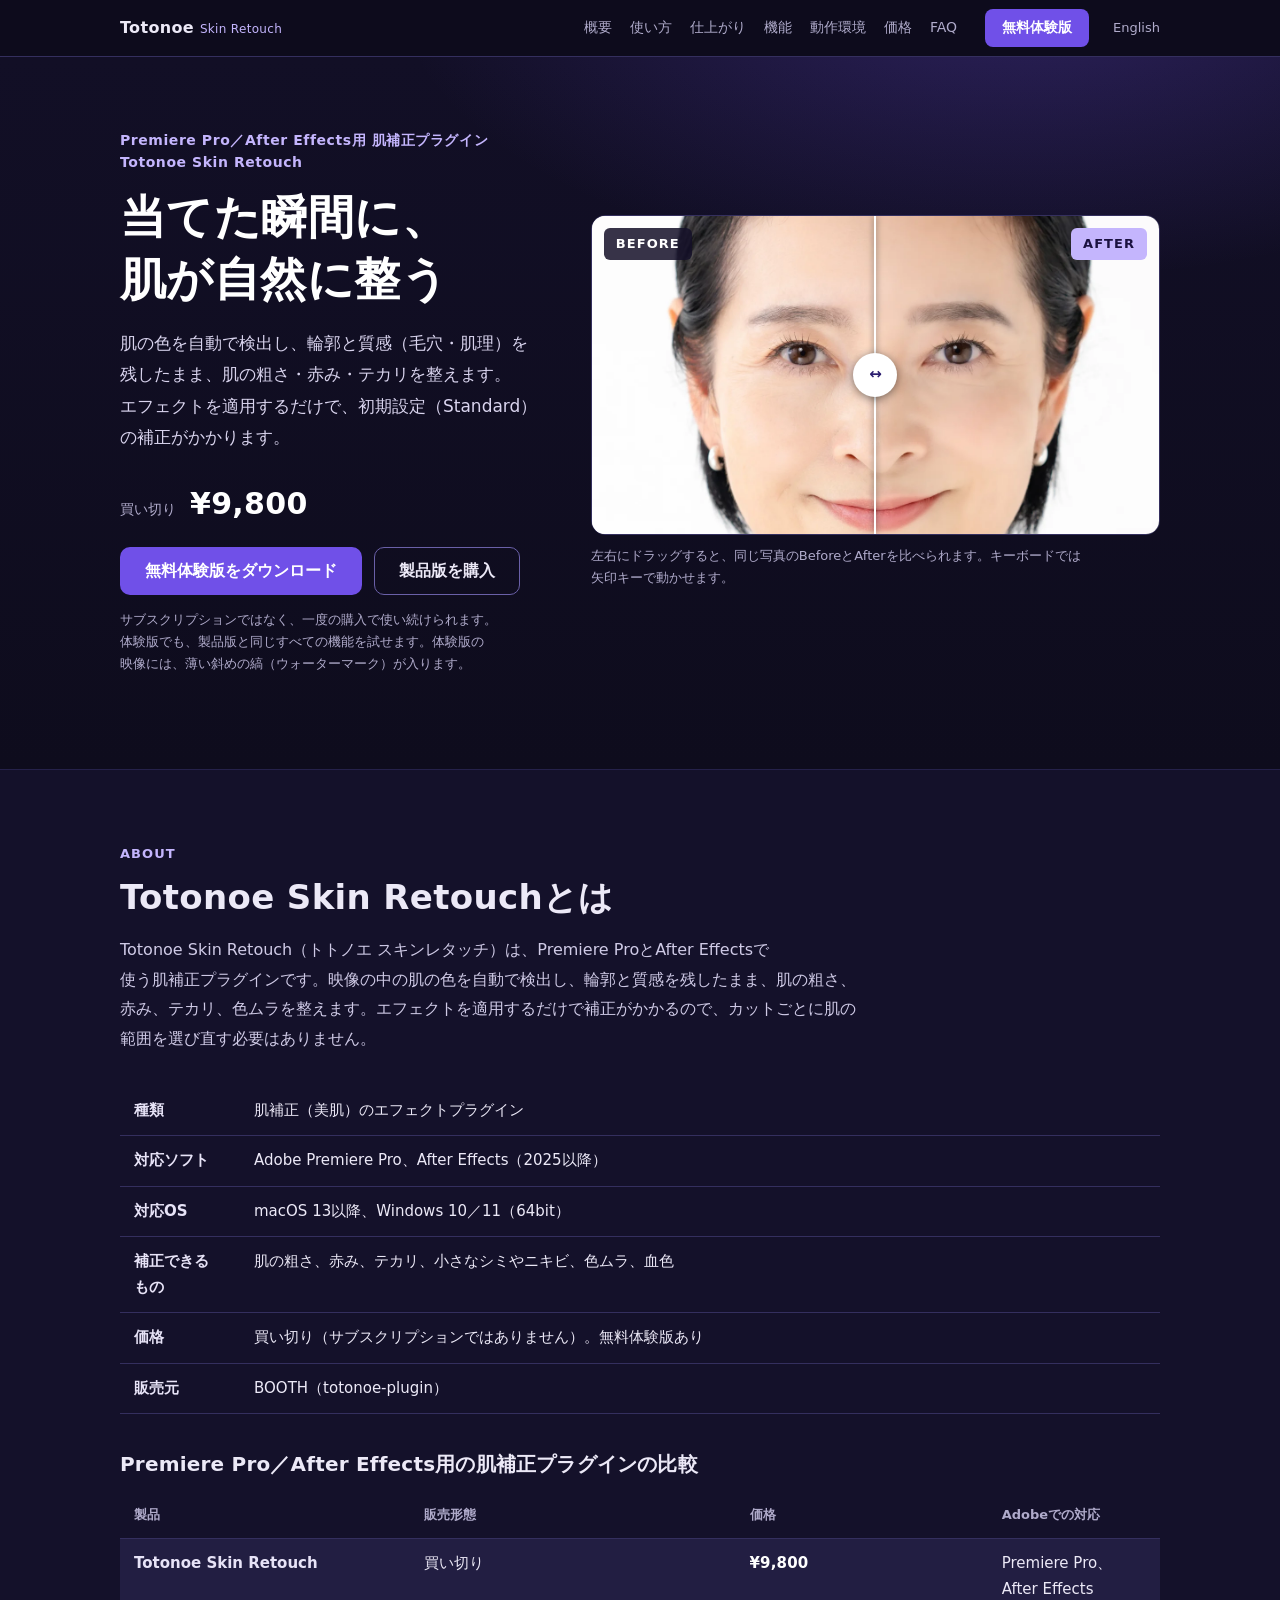
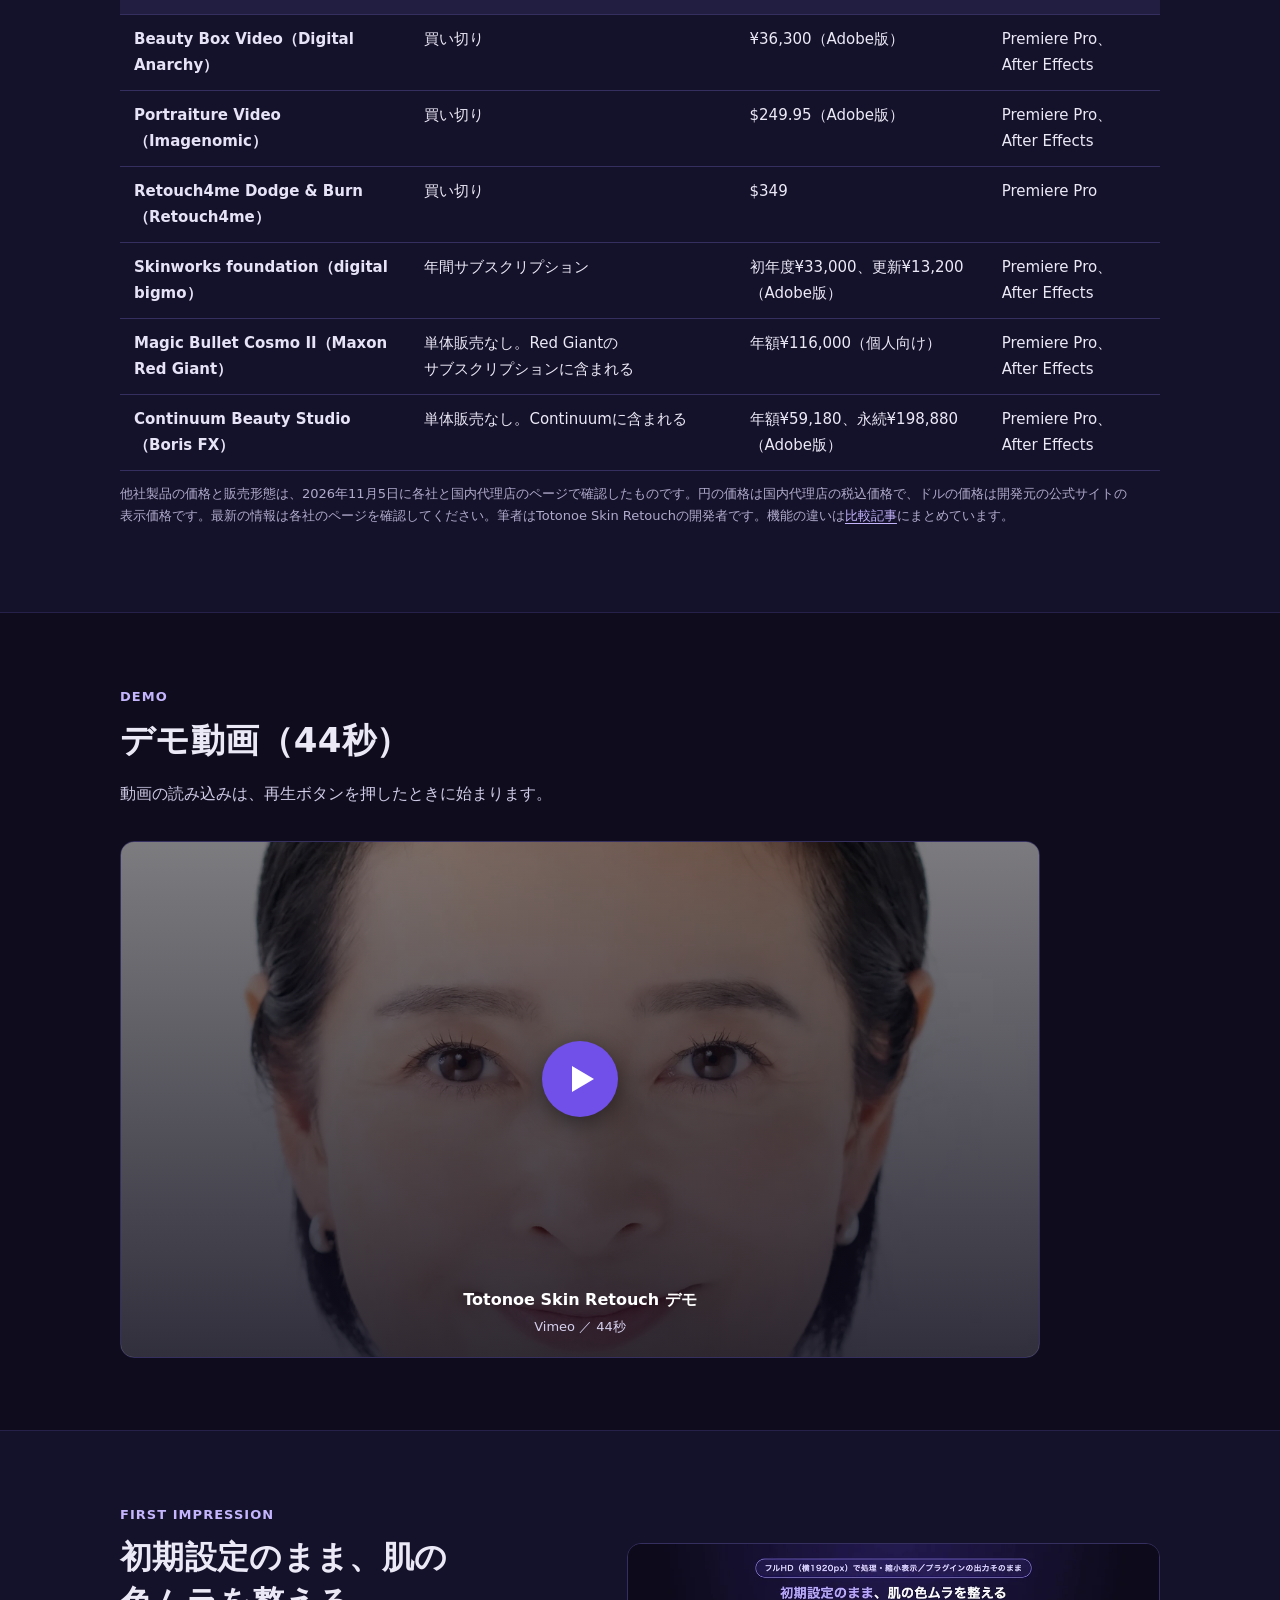
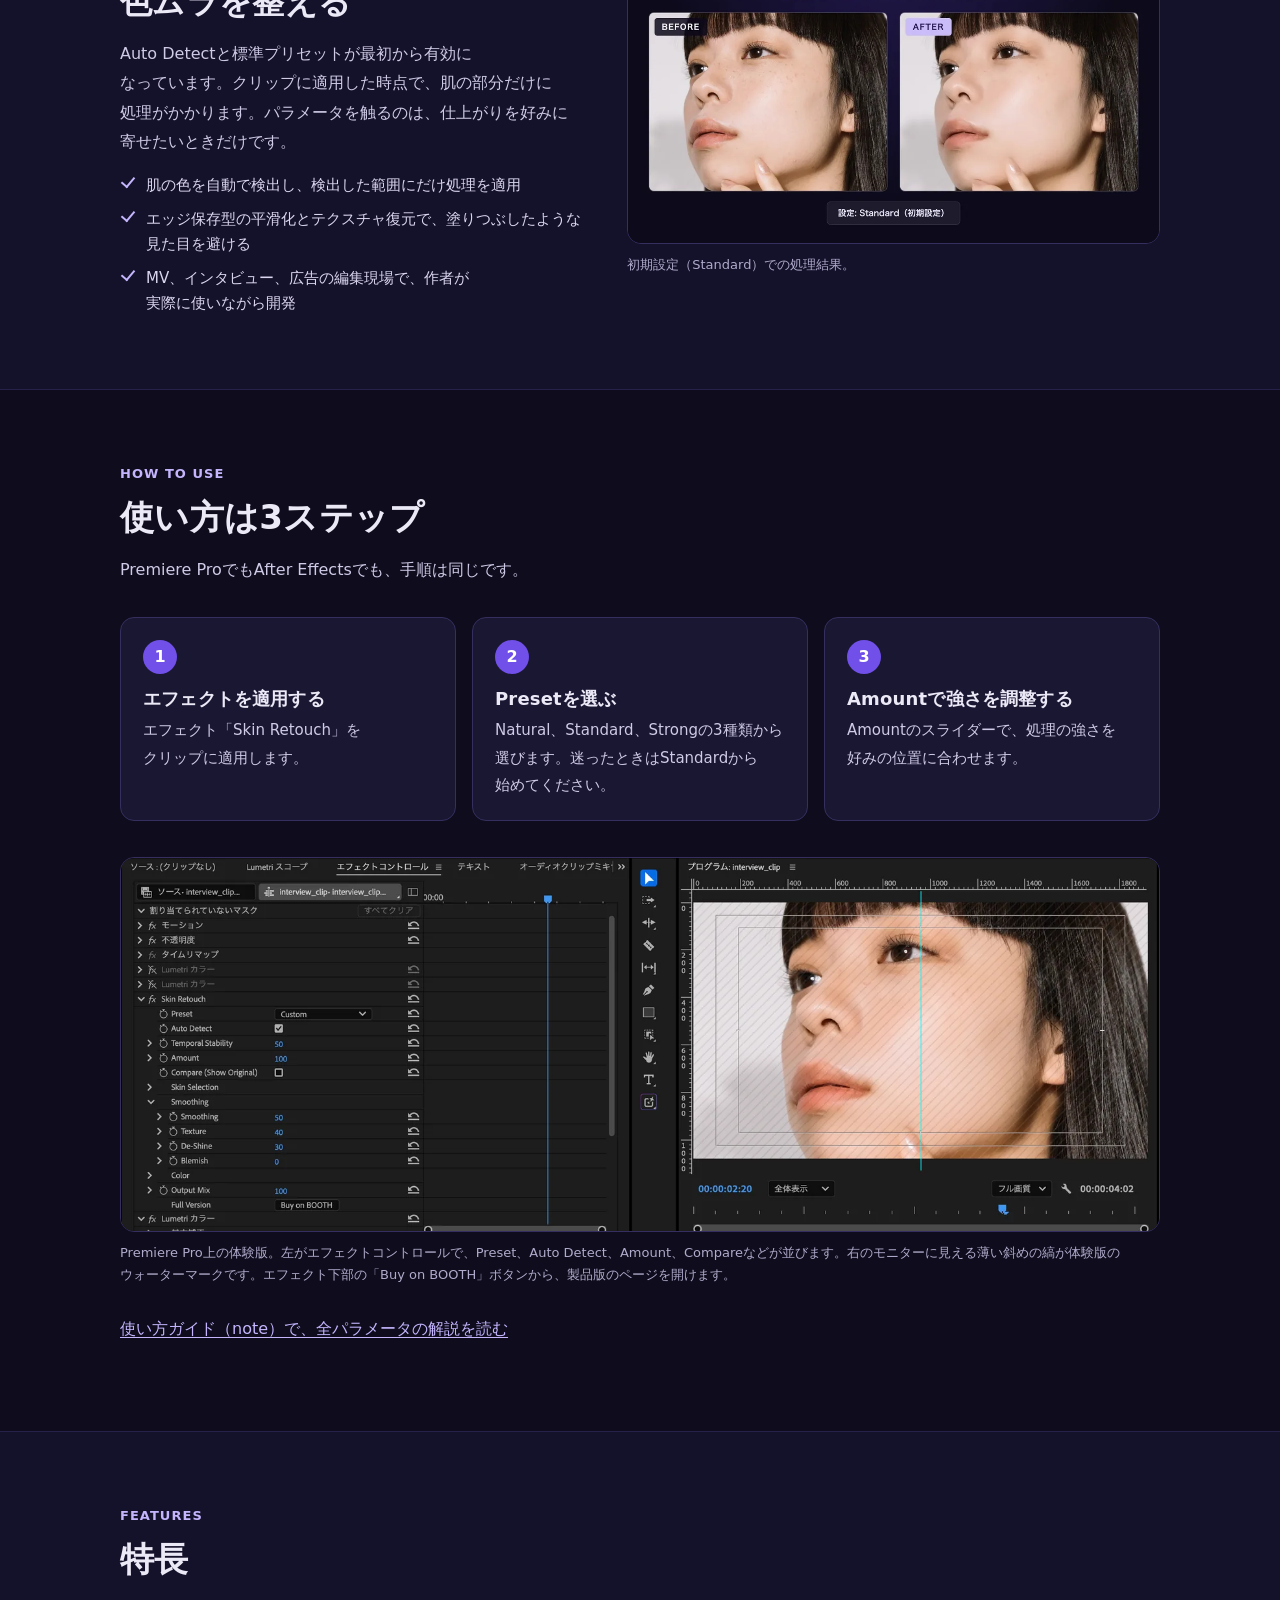
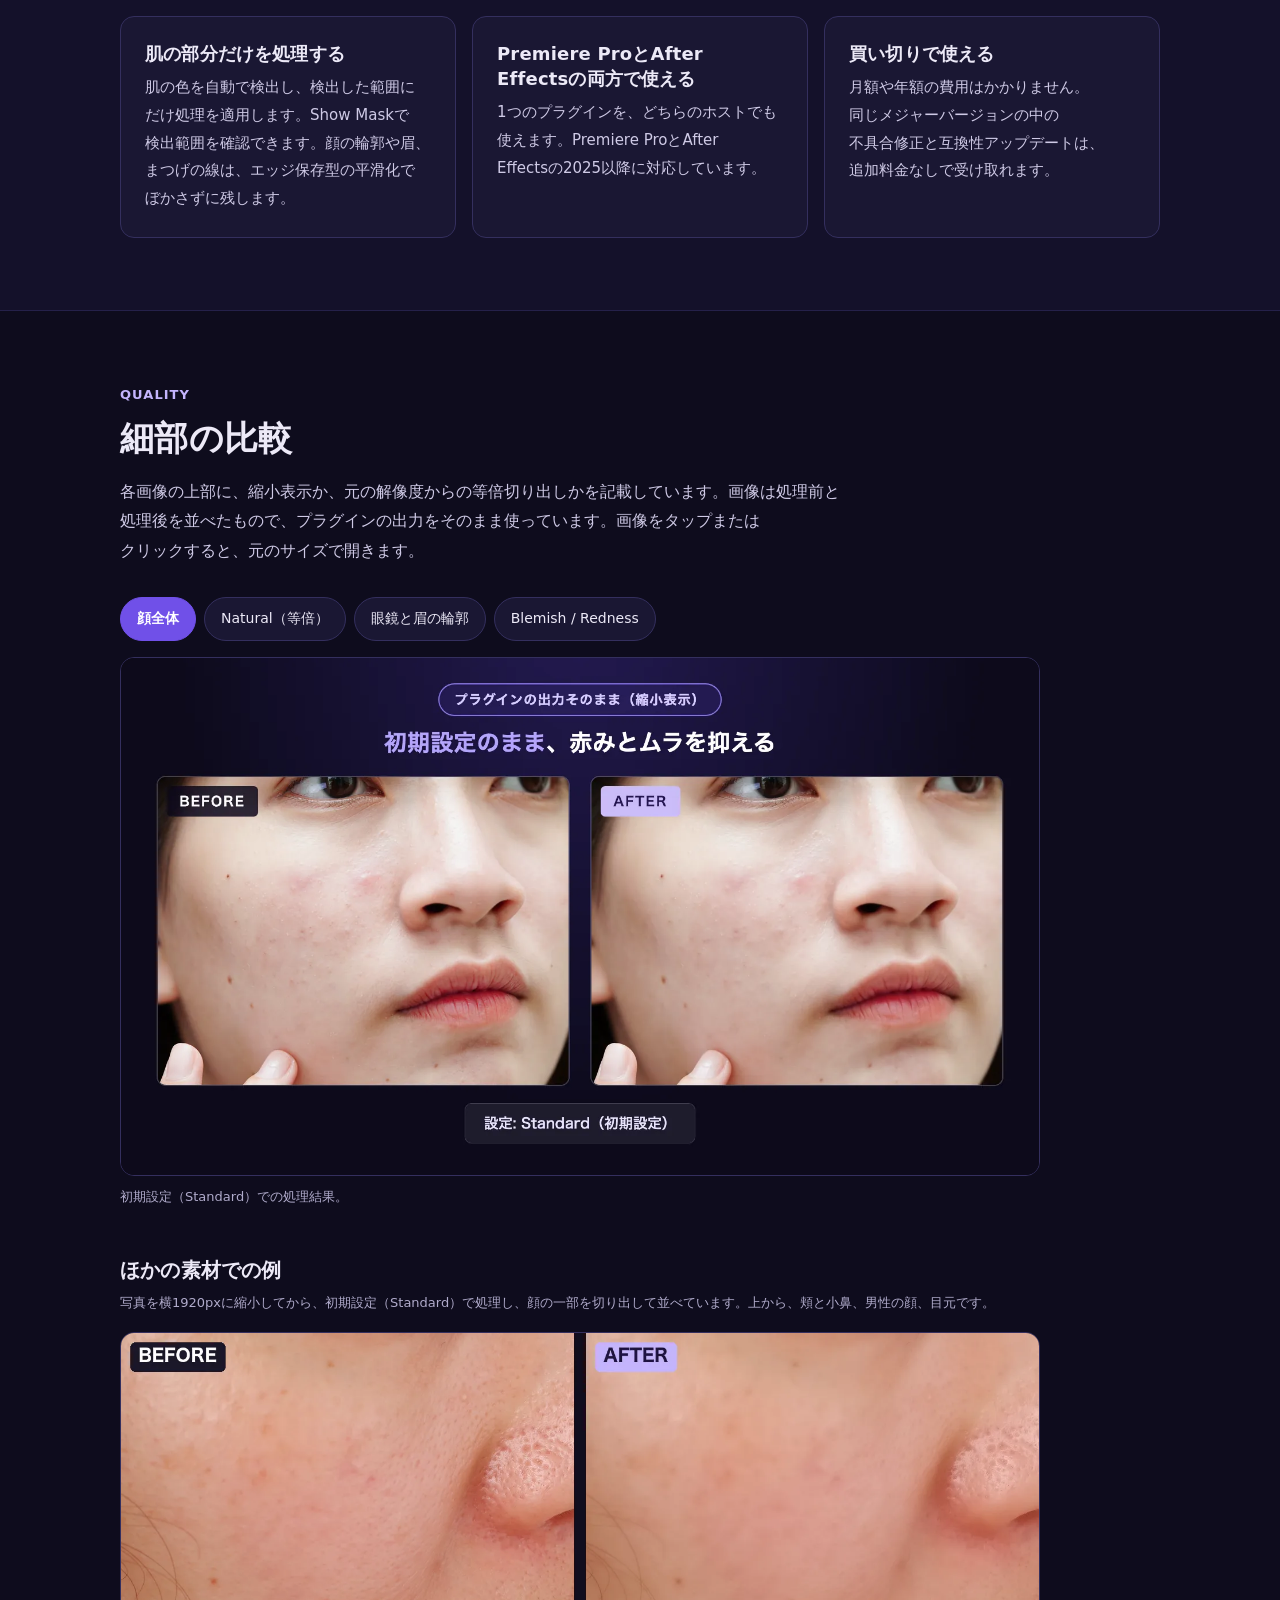
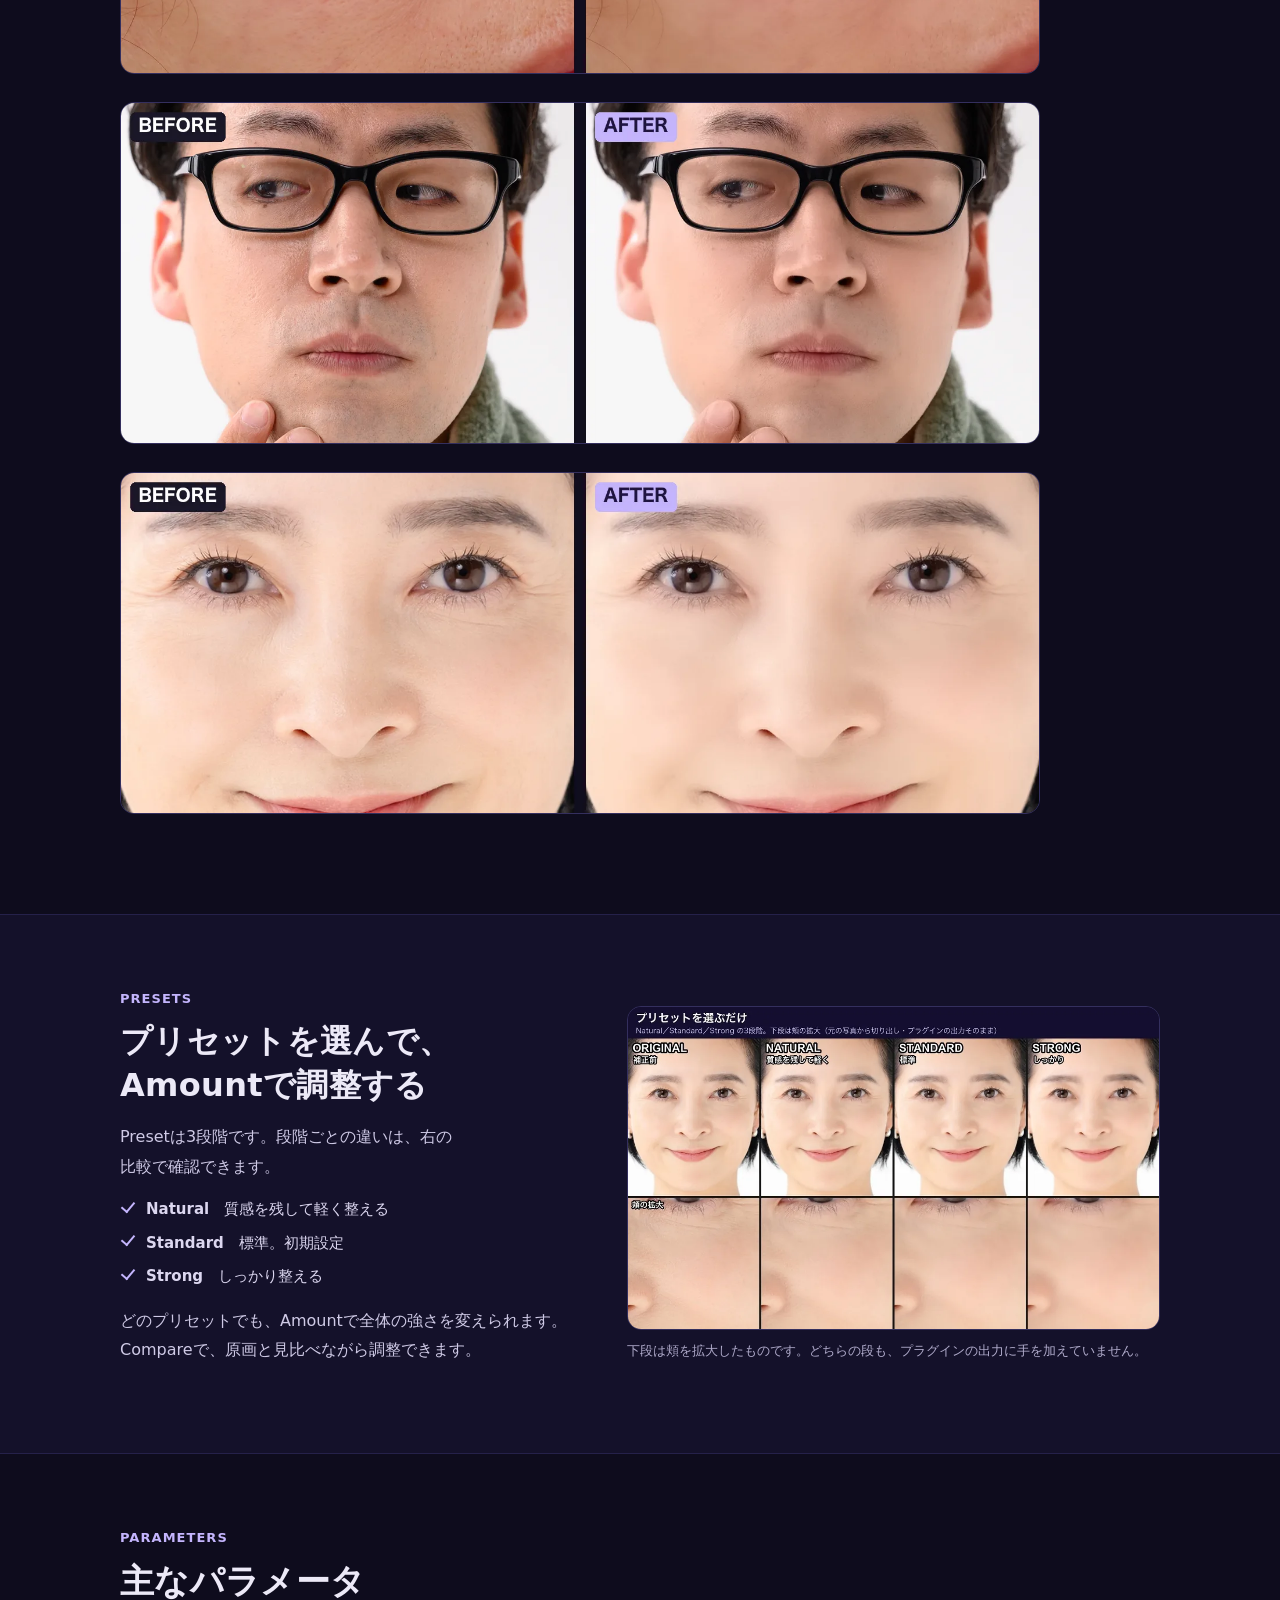
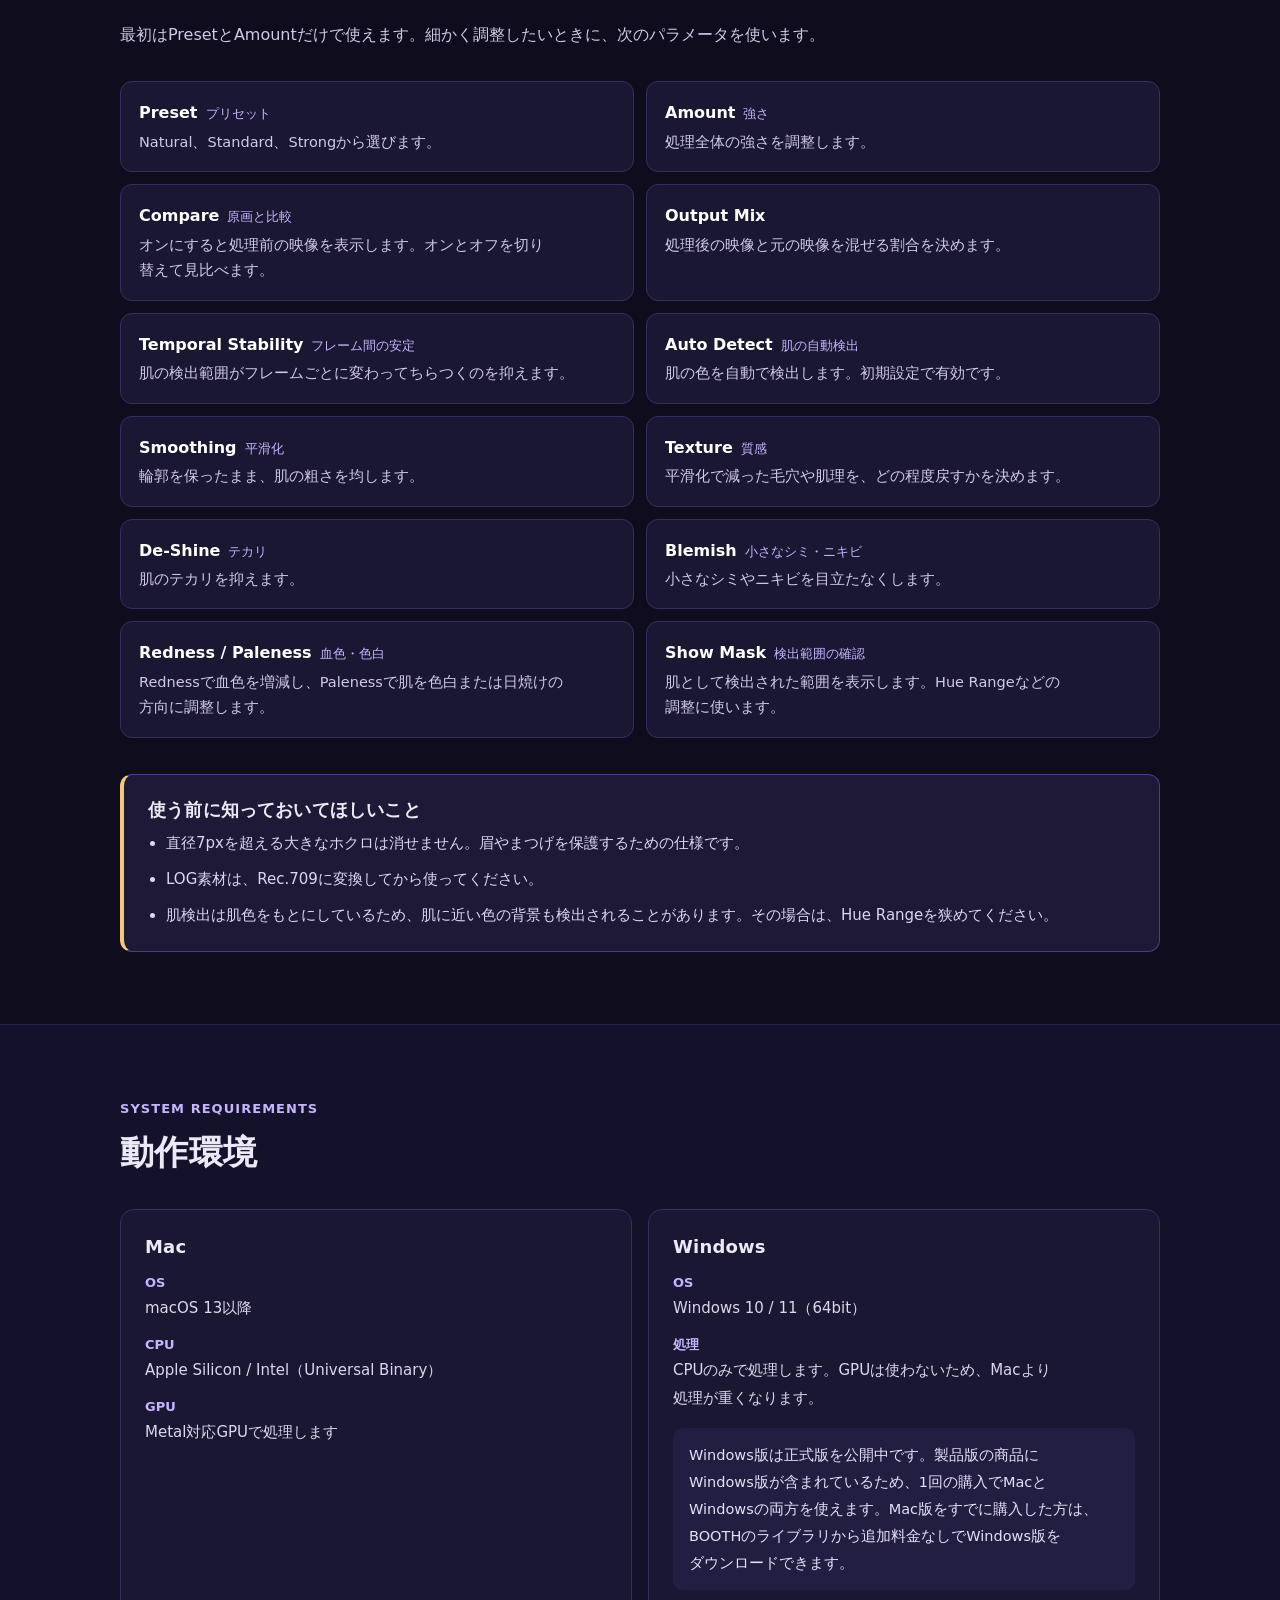
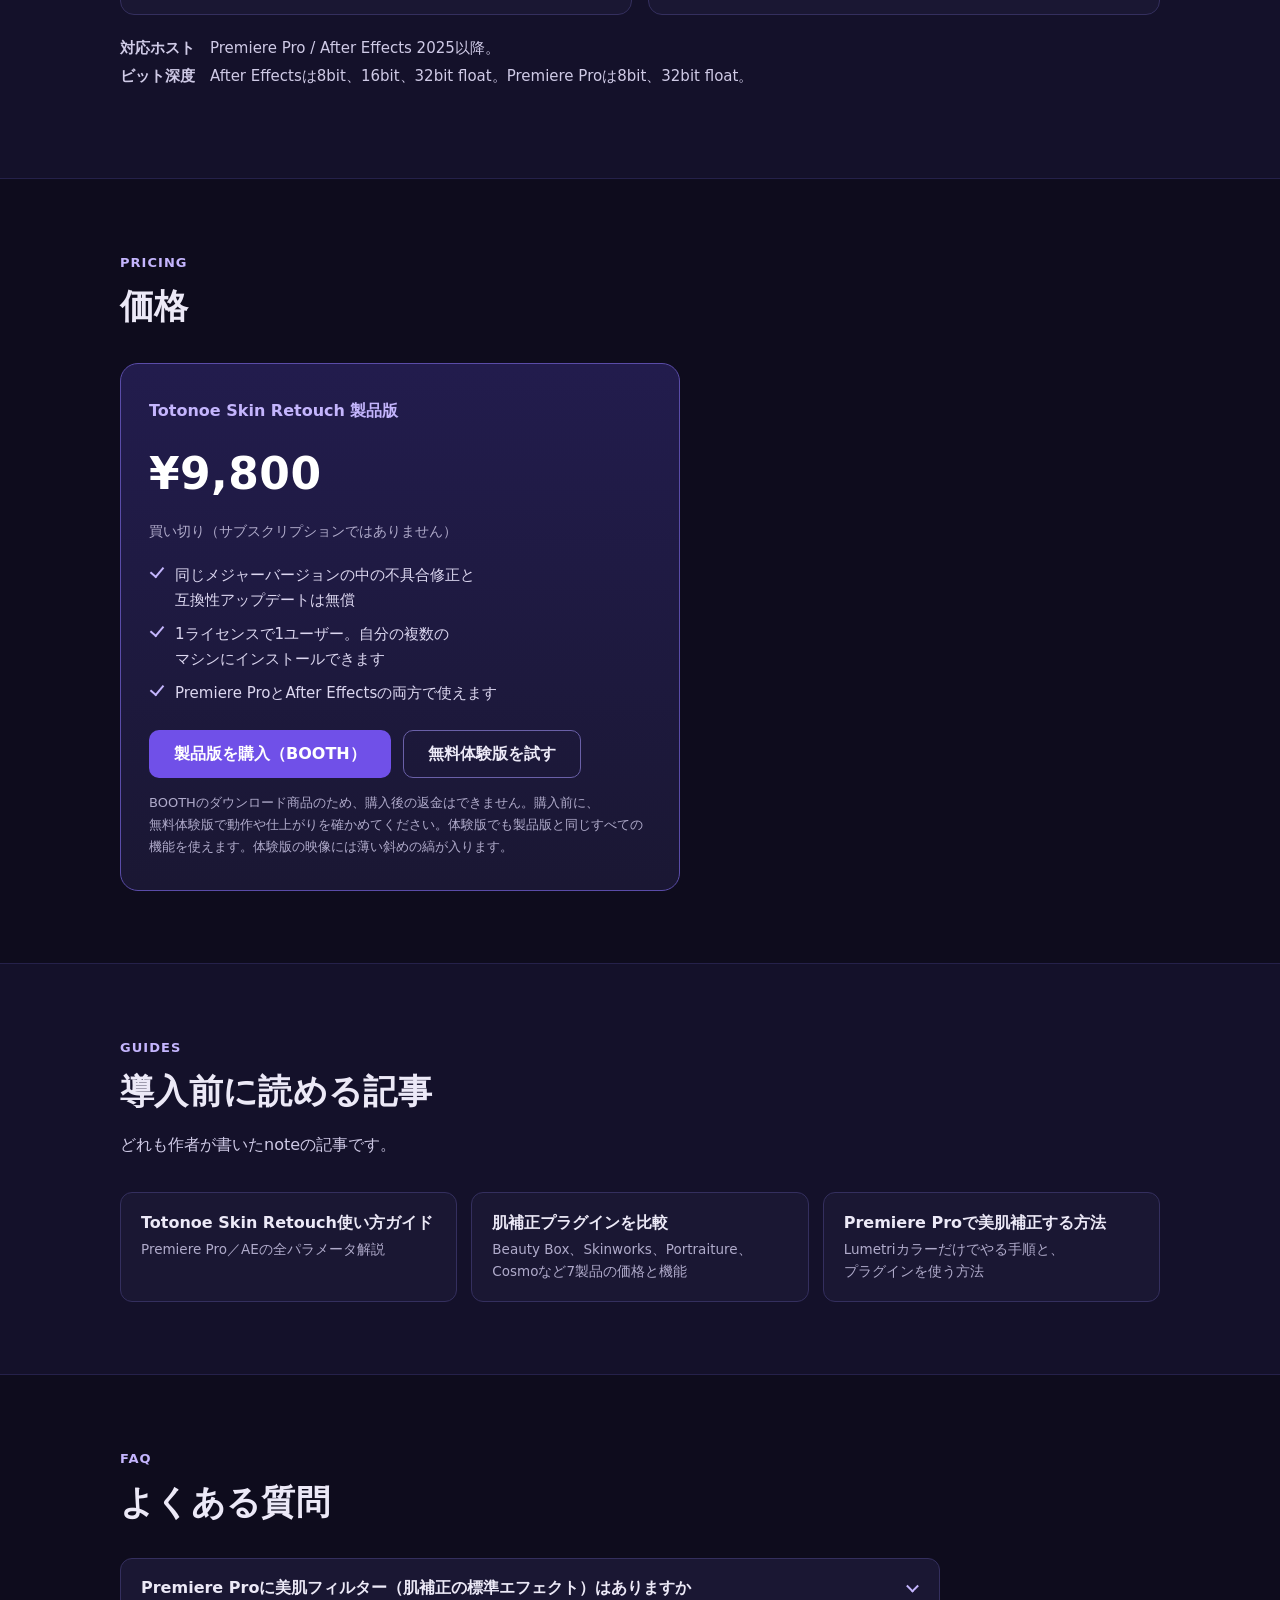
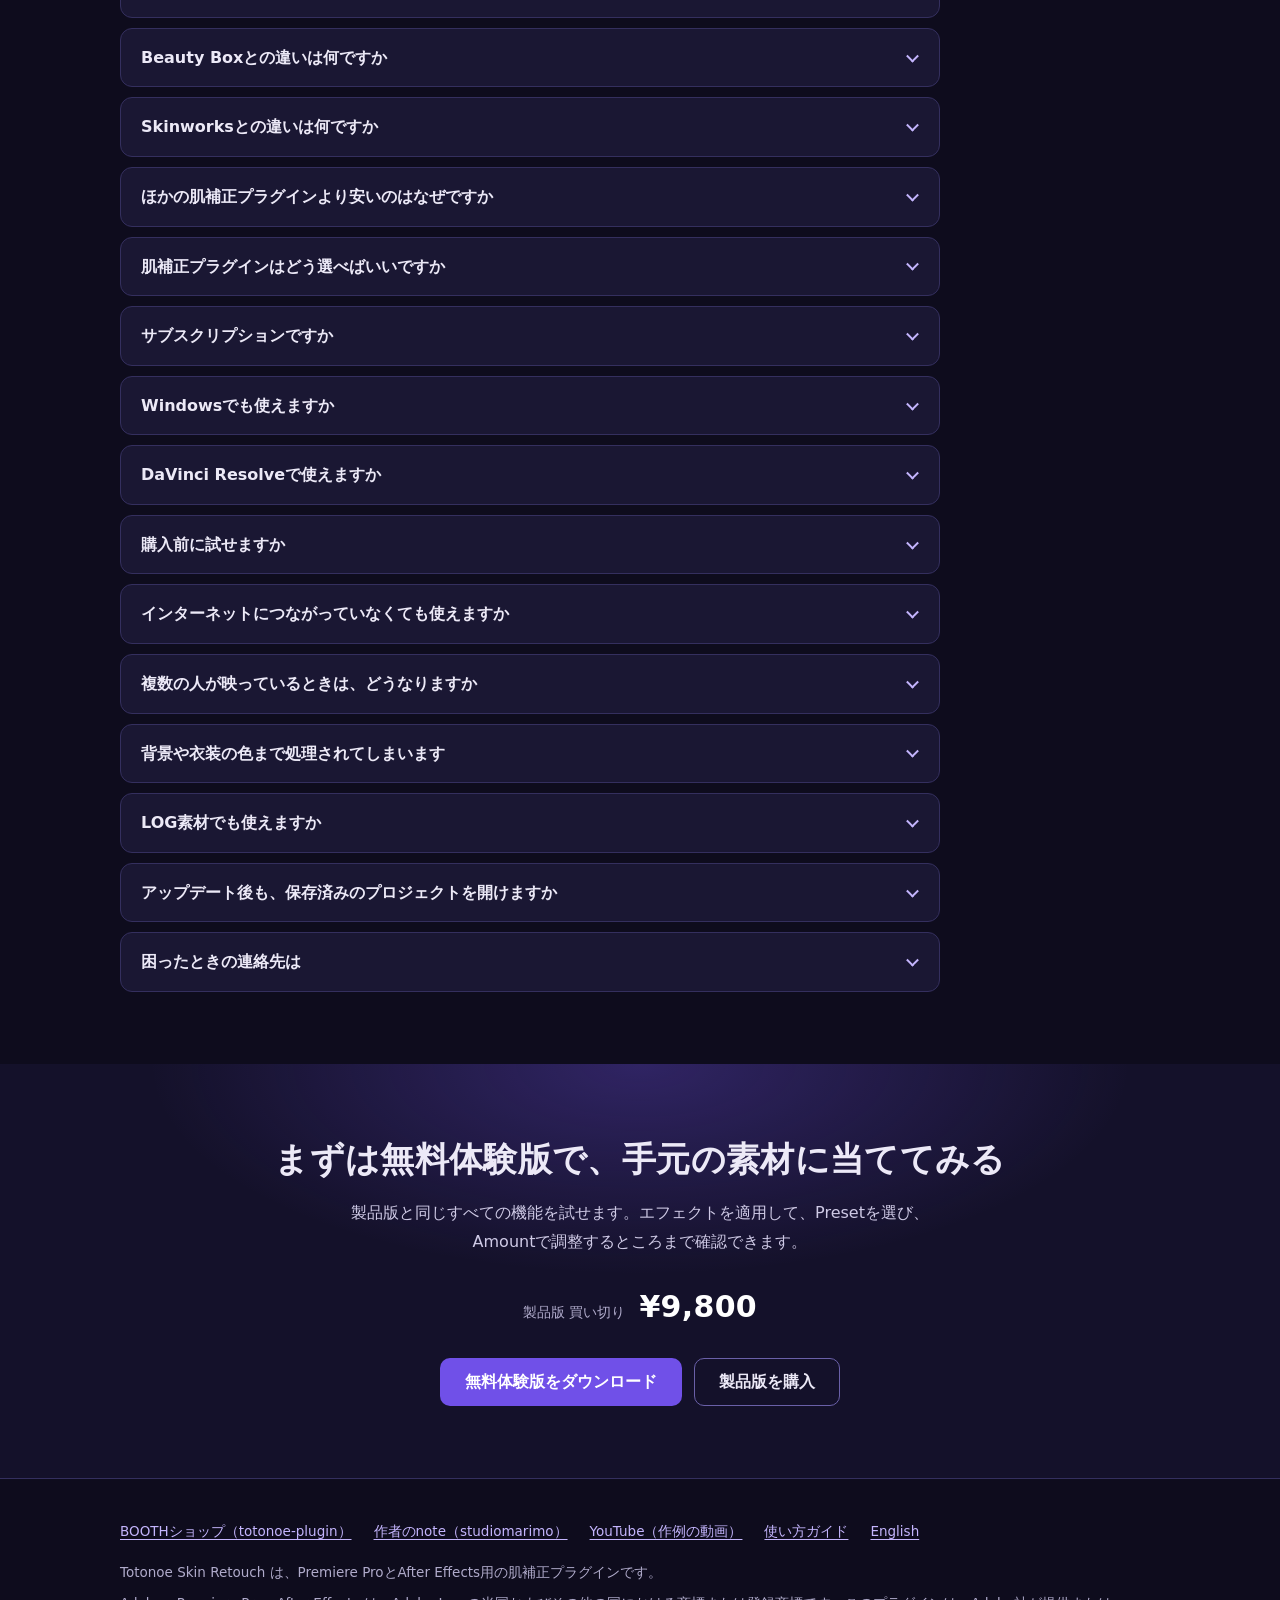
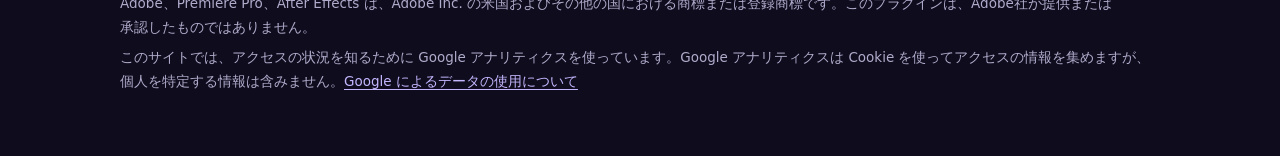
==== index.html @ 14f93a87 "LP: BOOTH/Gumroad リンクのクリックを GA4 イベントとして送る track.js を追加 Co-Authored-By: Claude Opus 5.5 <noreply@anth" ====
<!doctype html>
<html lang="ja">
<head>
<meta charset="utf-8">
<meta name="viewport" content="width=device-width, initial-scale=1">
<meta name="google-site-verification" content="e6J8e4YNZP-3c-Rs9XxOJ2nsVT1r5pZWP1B64bGH3dc">
<meta name="msvalidate.01" content="DB861FED12CBEB97E3E42093D2C7AD16">
<!-- Google アナリティクス（GA4）。BOOTH のショップ設定にも同じ測定 ID を入れてある -->
<script async src="https://www.googletagmanager.com/gtag/js?id=G-DPGWX3PMB1"></script>
<script>
  window.dataLayer = window.dataLayer || [];
  function gtag(){dataLayer.push(arguments);}
  gtag('js', new Date());
  gtag('config', 'G-DPGWX3PMB1');
</script>
<!--
  公開URLの差し替え:
  canonical / og:url / og:image / twitter:image / JSON-LD の url は絶対URLが必要なため、
  すべて下の仮URLで書いてある。公開先が決まったら次のコマンドで一括置換する。
    sed -i '' 's#https://fukudafukuo.github.io/totonoe/#https://新しいURL/#g' index.html
  それ以外のリンクと画像はすべて相対パス。
-->
<title>肌補正プラグイン Totonoe Skin Retouch｜Premiere Pro・After Effects用（買い切り・無料体験版あり）</title>
<meta name="description" content="Premiere ProとAfter Effectsで使える肌補正（美肌）プラグイン。肌の色を自動で検出し、輪郭と質感を残したまま、肌の粗さ・赤み・テカリ・色ムラを整えます。MacとWindowsに対応、買い切り、無料体験版あり。">
<link rel="canonical" href="https://fukudafukuo.github.io/totonoe/">
<link rel="alternate" hreflang="ja" href="https://fukudafukuo.github.io/totonoe/">
<link rel="alternate" hreflang="en" href="https://fukudafukuo.github.io/totonoe/en/">
<link rel="alternate" hreflang="x-default" href="https://fukudafukuo.github.io/totonoe/">
<meta name="theme-color" content="#0e0c1d">
<link rel="icon" href="assets/favicon.svg" type="image/svg+xml">

<meta property="og:type" content="website">
<meta property="og:locale" content="ja_JP">
<meta property="og:site_name" content="Totonoe Skin Retouch">
<meta property="og:title" content="肌補正プラグイン Totonoe Skin Retouch｜Premiere Pro・After Effects用（買い切り・無料体験版あり）">
<meta property="og:description" content="エフェクトを当てた瞬間に、輪郭と質感を残したまま肌が整う。Premiere ProとAfter Effectsの両方で使える買い切りプラグイン。無料体験版あり。">
<meta property="og:url" content="https://fukudafukuo.github.io/totonoe/">
<meta property="og:image" content="https://fukudafukuo.github.io/totonoe/assets/ogp.jpg">
<meta property="og:image:width" content="1200">
<meta property="og:image:height" content="630">
<meta name="twitter:card" content="summary_large_image">
<meta name="twitter:title" content="肌補正プラグイン Totonoe Skin Retouch｜Premiere Pro・After Effects用（買い切り・無料体験版あり）">
<meta name="twitter:description" content="エフェクトを当てた瞬間に、輪郭と質感を残したまま肌が整う。買い切り、無料体験版あり。">
<meta name="twitter:image" content="https://fukudafukuo.github.io/totonoe/assets/ogp.jpg">

<link rel="preload" as="image" href="assets/hero-after.webp" type="image/webp">
<link rel="stylesheet" href="assets/style.css">

<!-- GA4: 測定IDを受け取ったらここに入れる -->

<script type="application/ld+json">
{
 "@context": "https://schema.org",
 "@graph": [
  {
   "@type": "SoftwareApplication",
   "@id": "https://fukudafukuo.github.io/totonoe/#software",
   "name": "Totonoe Skin Retouch",
   "alternateName": [
    "トトノエ スキンレタッチ",
    "Skin Retouch"
   ],
   "applicationCategory": "MultimediaApplication",
   "applicationSubCategory": "肌補正プラグイン（Premiere Pro／After Effects用）",
   "operatingSystem": "macOS 13以降, Windows 10/11 (64-bit)",
   "softwareRequirements": "Adobe Premiere Pro または After Effects 2025以降",
   "softwareVersion": "1.8.0",
   "description": "Premiere ProとAfter Effectsで使える肌補正（美肌）プラグイン。肌の色を自動で検出し、輪郭と質感を残したまま、肌の粗さ・赤み・テカリ・色ムラを整えます。MacとWindowsに対応、買い切り、無料体験版あり。",
   "url": "https://fukudafukuo.github.io/totonoe/",
   "image": "https://fukudafukuo.github.io/totonoe/assets/ogp.jpg",
   "inLanguage": "ja",
   "featureList": [
    "肌の色の自動検出",
    "輪郭と質感を残した肌の平滑化",
    "テカリの抑制（De-Shine）",
    "小さなシミとニキビの軽減（Blemish）",
    "赤みと色白の調整（Redness／Paleness）",
    "フレーム間のちらつきの抑制（Temporal Stability）"
   ],
   "offers": {
    "@type": "Offer",
    "price": 9800,
    "priceCurrency": "JPY",
    "availability": "https://schema.org/InStock",
    "url": "https://totonoe-plugin.booth.pm/items/8663073"
   },
   "publisher": {
    "@type": "Organization",
    "name": "design studio marimo",
    "url": "https://note.com/studiomarimo"
   },
   "sameAs": [
    "https://totonoe-plugin.booth.pm/items/8663073",
    "https://note.com/studiomarimo/n/ne22e71d9b7e5",
    "https://hukkuu.gumroad.com/l/totonoe-skin-retouch",
    "https://www.youtube.com/@totonoe-plugin",
    "https://x.com/totonoe_plugin",
    "https://note.com/studiomarimo",
    "https://totonoestudio.substack.com"
   ]
  },
  {
   "@type": "FAQPage",
   "@id": "https://fukudafukuo.github.io/totonoe/#faq",
   "mainEntity": [
    {
     "@type": "Question",
     "name": "Premiere Proに美肌フィルター（肌補正の標準エフェクト）はありますか",
     "acceptedAnswer": {
      "@type": "Answer",
      "text": "ありません。Premiere Proには、美肌フィルターや、肌補正・美肌加工のための専用のエフェクトはありません。標準機能では、Lumetriカラーの「HSLセカンダリ」で肌を選んで補正します。カットや照明が変わるたびに肌を選び直す手間がかかるので、カット数が多い案件では肌補正プラグインを使うと時間を減らせます。標準機能の手順はこちらの記事に書いています。"
     }
    },
    {
     "@type": "Question",
     "name": "Beauty Boxとの違いは何ですか",
     "acceptedAnswer": {
      "@type": "Answer",
      "text": "どちらも買い切りのプラグインで、肌を検出して補正します。Totonoe Skin Retouchは通常価格¥9,800で、対応ソフトはPremiere ProとAfter Effectsです。Beauty Box VideoのAdobe版は¥36,300（2026年11月5日時点）で、DaVinci ResolveやFinal Cut Pro向けの版もあります。詳しくは比較記事を見てください。"
     }
    },
    {
     "@type": "Question",
     "name": "Skinworksとの違いは何ですか",
     "acceptedAnswer": {
      "@type": "Answer",
      "text": "Totonoe Skin Retouchは通常価格¥9,800の買い切りで、1つのエフェクトで肌のなめらかさ、テカリ、小さなシミ、赤みを調整します。SkinworksのAdobe版は年間サブスクリプションで、初年度¥33,000、更新¥13,200です（foundation、2026年11月5日時点）。肌ムラを整えるfoundation、ニキビやホクロを除去するconcealer、ハイライトを強調するglossに分かれています。DaVinci ResolveやNuke向けの版もあります。"
     }
    },
    {
     "@type": "Question",
     "name": "ほかの肌補正プラグインより安いのはなぜですか",
     "acceptedAnswer": {
      "@type": "Answer",
      "text": "機能と対応範囲を絞っているからです。肌補正の1つのエフェクトだけで、顔の検出、AIを使ったマスク、歯や白目を明るくする機能はありません。対応する編集ソフトはPremiere ProとAfter Effectsだけです。開発は個人で行い、BOOTHで直接販売しています。複数人が映るカットで1人ずつ補正を分けたいときや、DaVinci ResolveやFinal Cut Proでも使いたいときは、ほかの製品のほうが合います。詳しくはAIでの肌補正と価格の違いをまとめた記事に書いています。"
     }
    },
    {
     "@type": "Question",
     "name": "肌補正プラグインはどう選べばいいですか",
     "acceptedAnswer": {
      "@type": "Answer",
      "text": "まず、使っている編集ソフトに対応しているかを確かめます。次に、買い切りかサブスクリプションかと、予算で候補を絞ります。ほとんどの製品に体験版があるので、最後は自分の素材で試して決めるのが確実です。選ぶ順番と3年間の費用は選び方の記事に、製品ごとの違いは比較記事にまとめています。"
     }
    },
    {
     "@type": "Question",
     "name": "サブスクリプションですか",
     "acceptedAnswer": {
      "@type": "Answer",
      "text": "いいえ、買い切りです。月額や年額の費用はかかりません。同じメジャーバージョンの中の不具合修正と互換性アップデートは、無償で受け取れます。"
     }
    },
    {
     "@type": "Question",
     "name": "Windowsでも使えますか",
     "acceptedAnswer": {
      "@type": "Answer",
      "text": "Windows 10 / 11（64bit）で使えます。2026年11月15日までは無料のベータ版を公開しています。11月16日には、製品版の商品にWindows版の正式版を追加します。1回の購入でMacとWindowsの両方を使えます。Mac版をすでに購入した方は、BOOTHのライブラリから追加料金なしでWindows版をダウンロードできます。 Windows版はCPUだけで処理するため、Macより処理が重くなります。詳しくは動作環境を見てください。"
     }
    },
    {
     "@type": "Question",
     "name": "DaVinci Resolveで使えますか",
     "acceptedAnswer": {
      "@type": "Answer",
      "text": "現在は対応していません。対応ホストは、Premiere ProとAfter Effectsの2025以降です。"
     }
    },
    {
     "@type": "Question",
     "name": "購入前に試せますか",
     "acceptedAnswer": {
      "@type": "Answer",
      "text": "無料体験版をBOOTHで配布しています。製品版と同じすべての機能を使えます。体験版の映像には、薄い斜めの縞（ウォーターマーク）が入ります。ダウンロード商品のため購入後の返金はできないので、体験版で動作と仕上がりを確かめてから購入してください。"
     }
    },
    {
     "@type": "Question",
     "name": "インターネットにつながっていなくても使えますか",
     "acceptedAnswer": {
      "@type": "Answer",
      "text": "はい。インストールしたあとは、インターネットにつながっていなくても使えます。映像の処理はすべてパソコンの中で行い、映像を外部のサーバーに送りません。プラグインは通信をせず、ライセンスもパソコンの中で確認します。ブラウザが開くのは、エフェクトの「User Guide」か「Buy on BOOTH」のボタンを押したときだけです。"
     }
    },
    {
     "@type": "Question",
     "name": "複数の人が映っているときは、どうなりますか",
     "acceptedAnswer": {
      "@type": "Answer",
      "text": "同じ系統の肌色の人には、全員に処理が適用されます。特定の人だけに適用したいときは、Premiere ProやAfter Effects側のマスクと併用してください。"
     }
    },
    {
     "@type": "Question",
     "name": "背景や衣装の色まで処理されてしまいます",
     "acceptedAnswer": {
      "@type": "Answer",
      "text": "肌の色をもとに検出するため、肌に近い色の背景や小物を拾うことがあります。Show Maskで検出範囲を確認し、Hue Rangeを狭めてください。"
     }
    },
    {
     "@type": "Question",
     "name": "LOG素材でも使えますか",
     "acceptedAnswer": {
      "@type": "Answer",
      "text": "LOG素材は、Rec.709に変換してから使ってください。"
     }
    },
    {
     "@type": "Question",
     "name": "アップデート後も、保存済みのプロジェクトを開けますか",
     "acceptedAnswer": {
      "@type": "Answer",
      "text": "開けます。パラメータの識別子をバージョンの間で固定しているため、保存済みのプロジェクトでも各パラメータの値が引き継がれます。"
     }
    },
    {
     "@type": "Question",
     "name": "困ったときの連絡先は",
     "acceptedAnswer": {
      "@type": "Answer",
      "text": "BOOTHのメッセージで受け付けています。日本語と英語のどちらでも対応します。"
     }
    }
   ]
  }
 ]
}
</script>
</head>
<body>
<a class="skip" href="#main">本文へ移動</a>

<div class="banner" id="banner">Windows版の無料ベータを公開中です（2026年11月15日まで）　<a href="#windows">Windows版について</a></div>

<header class="site-header">
  <div class="wrap">
    <a class="brand" href="#top">Totonoe<small>Skin Retouch</small></a>
    <nav class="nav" aria-label="ページ内メニュー">
      <a href="#about">概要</a>
      <a href="#steps">使い方</a>
      <a href="#quality">仕上がり</a>
      <a href="#params">機能</a>
      <a href="#specs">動作環境</a>
      <a href="#pricing">価格</a>
      <a href="#faq">FAQ</a>
    </nav>
    <a class="btn btn-primary btn-sm header-cta" href="https://totonoe-plugin.booth.pm/items/8892910" rel="noopener">無料体験版</a>
    <a href="en/" hreflang="en" lang="en" style="margin-left:4px;font-size:13px;color:var(--muted);text-decoration:none;white-space:nowrap">English</a>
  </div>
</header>

<main id="main">

<!-- ヒーロー -->
<section class="hero" id="top">
  <div class="wrap">
    <div class="hero-grid">
      <div class="hero-copy">
        <h1 class="eyebrow">Premiere Pro／After Effects用 肌補正プラグイン Totonoe Skin Retouch</h1>
        <p class="hero-title">当てた瞬間に、<br class="br-sp">肌が自然に整う</p>
        <p class="lead">肌の色を自動で検出し、輪郭と質感（毛穴・肌理）を残したまま、肌の粗さ・赤み・テカリを整えます。エフェクトを適用するだけで、初期設定（Standard）の補正がかかります。</p>
        <div class="price-line">
          <span class="label">買い切り</span>
          <span class="js-price"><span class="price-now">&yen;9,800</span></span>
        </div>
        <div class="btn-row">
          <a class="btn btn-primary" href="https://totonoe-plugin.booth.pm/items/8892910" rel="noopener">無料体験版をダウンロード</a>
          <a class="btn btn-ghost" href="https://totonoe-plugin.booth.pm/items/8663073" rel="noopener">製品版を購入</a>
        </div>
        <p class="price-note">サブスクリプションではなく、一度の購入で使い続けられます。体験版でも、製品版と同じすべての機能を試せます。体験版の映像には、薄い斜めの縞（ウォーターマーク）が入ります。</p>
      </div>

      <div class="cmp-wrap">
        <div class="cmp" role="group" aria-label="肌補正のBefore/After比較">
          <img class="img-after" src="assets/hero-after.webp" width="960" height="540" alt="肌補正後のフレーム（After）" fetchpriority="high">
          <img class="img-before" src="assets/hero-before.webp" width="960" height="540" alt="肌補正前のフレーム（Before）">
          <span class="cmp-tag t-before">BEFORE</span>
          <span class="cmp-tag t-after">AFTER</span>
          <div class="cmp-handle" role="slider" tabindex="0" aria-label="BeforeとAfterの境界位置" aria-orientation="horizontal" aria-valuemin="0" aria-valuemax="100" aria-valuenow="50" aria-valuetext="左側がBefore、右側がAfter。境界は左から50%の位置"><span class="cmp-knob" aria-hidden="true">&harr;</span></div>
        </div>
        <p class="cap">左右にドラッグすると、同じ写真のBeforeとAfterを比べられます。キーボードでは矢印キーで動かせます。</p>
      </div>
    </div>
  </div>
</section>

<!-- 製品の概要と比較 -->
<section class="alt" id="about">
  <div class="wrap">
    <div class="sec-head">
      <p class="kicker">ABOUT</p>
      <h2>Totonoe Skin Retouchとは</h2>
      <p>Totonoe Skin Retouch（トトノエ スキンレタッチ）は、Premiere ProとAfter Effectsで使う肌補正プラグインです。映像の中の肌の色を自動で検出し、輪郭と質感を残したまま、肌の粗さ、赤み、テカリ、色ムラを整えます。エフェクトを適用するだけで補正がかかるので、カットごとに肌の範囲を選び直す必要はありません。</p>
    </div>
    <div class="table-wrap">
      <table class="facts">
        <tr><th scope="row">種類</th><td>肌補正（美肌）のエフェクトプラグイン</td></tr>
        <tr><th scope="row">対応ソフト</th><td>Adobe Premiere Pro、After Effects（2025以降）</td></tr>
        <tr><th scope="row">対応OS</th><td>macOS 13以降、Windows 10／11（64bit）</td></tr>
        <tr><th scope="row">補正できるもの</th><td>肌の粗さ、赤み、テカリ、小さなシミやニキビ、色ムラ、血色</td></tr>
        <tr><th scope="row">価格</th><td>買い切り（サブスクリプションではありません）。無料体験版あり</td></tr>
        <tr><th scope="row">販売元</th><td>BOOTH（totonoe-plugin）</td></tr>
      </table>
    </div>

    <h3 class="sub-h">Premiere Pro／After Effects用の肌補正プラグインの比較</h3>
    <div class="table-wrap">
      <table class="compare">
        <thead><tr><th scope="col">製品</th><th scope="col">販売形態</th><th scope="col">価格</th><th scope="col">Adobeでの対応</th></tr></thead>
        <tbody>
          <tr><th scope="row">Totonoe Skin Retouch</th><td>買い切り</td><td><span class="js-price"><span class="price-now">&yen;9,800</span></span></td><td>Premiere Pro、After Effects</td></tr>
          <tr><th scope="row">Beauty Box Video（Digital Anarchy）</th><td>買い切り</td><td>&yen;36,300（Adobe版）</td><td>Premiere Pro、After Effects</td></tr>
          <tr><th scope="row">Portraiture Video（Imagenomic）</th><td>買い切り</td><td>$249.95（Adobe版）</td><td>Premiere Pro、After Effects</td></tr>
          <tr><th scope="row">Retouch4me Dodge &amp; Burn（Retouch4me）</th><td>買い切り</td><td>$349</td><td>Premiere Pro</td></tr>
          <tr><th scope="row">Skinworks foundation（digital bigmo）</th><td>年間サブスクリプション</td><td>初年度&yen;33,000、更新&yen;13,200（Adobe版）</td><td>Premiere Pro、After Effects</td></tr>
          <tr><th scope="row">Magic Bullet Cosmo II（Maxon Red Giant）</th><td>単体販売なし。Red Giantのサブスクリプションに含まれる</td><td>年額&yen;116,000（個人向け）</td><td>Premiere Pro、After Effects</td></tr>
          <tr><th scope="row">Continuum Beauty Studio（Boris FX）</th><td>単体販売なし。Continuumに含まれる</td><td>年額&yen;59,180、永続&yen;198,880（Adobe版）</td><td>Premiere Pro、After Effects</td></tr>
        </tbody>
      </table>
    </div>
    <p class="cap">他社製品の価格と販売形態は、2026年11月5日に各社と国内代理店のページで確認したものです。円の価格は国内代理店の税込価格で、ドルの価格は開発元の公式サイトの表示価格です。最新の情報は各社のページを確認してください。筆者はTotonoe Skin Retouchの開発者です。機能の違いは<a href="https://note.com/studiomarimo/n/nf96661de9817" rel="noopener">比較記事</a>にまとめています。</p>
  </div>
</section>

<!-- デモ動画 -->
<section id="demo">
  <div class="wrap">
    <div class="sec-head">
      <p class="kicker">DEMO</p>
      <h2>デモ動画（44秒）</h2>
      <p>動画の読み込みは、再生ボタンを押したときに始まります。</p>
    </div>
    <a class="video" href="https://vimeo.com/1233972310" data-vimeo="1233972310" rel="noopener" aria-label="デモ動画を再生する（Vimeo、44秒）">
      <img src="assets/hero-after.webp" width="960" height="540" alt="" loading="lazy" decoding="async">
      <span class="play" aria-hidden="true"></span>
      <span class="vt">Totonoe Skin Retouch デモ<small>Vimeo ／ 44秒</small></span>
    </a>
  </div>
</section>

<!-- 初期設定 -->
<section class="alt" id="default">
  <div class="wrap">
    <div class="split">
      <div class="txt">
        <p class="sec-head kicker" style="margin:0 0 8px;color:var(--accent);font-size:13px;font-weight:700;letter-spacing:.08em">FIRST IMPRESSION</p>
        <h2>初期設定のまま、肌の色ムラを整える</h2>
        <p>Auto Detectと標準プリセットが最初から有効になっています。クリップに適用した時点で、肌の部分だけに処理がかかります。パラメータを触るのは、仕上がりを好みに寄せたいときだけです。</p>
        <ul class="checks">
          <li>肌の色を自動で検出し、検出した範囲にだけ処理を適用</li>
          <li>エッジ保存型の平滑化とテクスチャ復元で、塗りつぶしたような見た目を避ける</li>
          <li>MV、インタビュー、広告の編集現場で、作者が実際に使いながら開発</li>
        </ul>
      </div>
      <figure>
        <a class="zoom" href="assets/default-before-after.webp" target="_blank" rel="noopener"><img src="assets/default-before-after.webp" width="1024" height="576" alt="初期設定（Standard）での処理前と処理後の比較" loading="lazy" decoding="async"></a>
        <figcaption class="cap">初期設定（Standard）での処理結果。</figcaption>
      </figure>
    </div>
  </div>
</section>

<!-- 使い方 -->
<section id="steps">
  <div class="wrap">
    <div class="sec-head">
      <p class="kicker">HOW TO USE</p>
      <h2>使い方は3ステップ</h2>
      <p>Premiere ProでもAfter Effectsでも、手順は同じです。</p>
    </div>
    <ol class="steps">
      <li>
        <h3>エフェクトを適用する</h3>
        <p>エフェクト「Skin Retouch」をクリップに適用します。</p>
      </li>
      <li>
        <h3>Presetを選ぶ</h3>
        <p>Natural、Standard、Strongの3種類から選びます。迷ったときはStandardから始めてください。</p>
      </li>
      <li>
        <h3>Amountで強さを調整する</h3>
        <p>Amountのスライダーで、処理の強さを好みの位置に合わせます。</p>
      </li>
    </ol>
    <figure class="shot">
      <a class="zoom" href="assets/premiere-trial.webp" target="_blank" rel="noopener"><img src="assets/premiere-trial.webp" width="1600" height="574" alt="Premiere Proのエフェクトコントロールパネルに並ぶSkin Retouchのパラメータと、プログラムモニターに表示された体験版の斜めの縞" loading="lazy" decoding="async"></a>
      <figcaption class="cap">Premiere Pro上の体験版。左がエフェクトコントロールで、Preset、Auto Detect、Amount、Compareなどが並びます。右のモニターに見える薄い斜めの縞が体験版のウォーターマークです。エフェクト下部の「Buy on BOOTH」ボタンから、製品版のページを開けます。</figcaption>
    </figure>
    <p style="margin-top:28px"><a href="https://note.com/studiomarimo/n/n4d90fd2467b5" rel="noopener">使い方ガイド（note）で、全パラメータの解説を読む</a></p>
  </div>
</section>

<!-- 特長 -->
<section class="alt" id="features">
  <div class="wrap">
    <div class="sec-head">
      <p class="kicker">FEATURES</p>
      <h2>特長</h2>
    </div>
    <div class="grid-3">
      <div class="card">
        <h3>肌の部分だけを処理する</h3>
        <p>肌の色を自動で検出し、検出した範囲にだけ処理を適用します。Show Maskで検出範囲を確認できます。顔の輪郭や眉、まつげの線は、エッジ保存型の平滑化でぼかさずに残します。</p>
      </div>
      <div class="card">
        <h3>Premiere ProとAfter Effectsの両方で使える</h3>
        <p>1つのプラグインを、どちらのホストでも使えます。Premiere ProとAfter Effectsの2025以降に対応しています。</p>
      </div>
      <div class="card">
        <h3>買い切りで使える</h3>
        <p>月額や年額の費用はかかりません。同じメジャーバージョンの中の不具合修正と互換性アップデートは、追加料金なしで受け取れます。</p>
      </div>
    </div>
  </div>
</section>

<!-- 仕上がり -->
<section id="quality">
  <div class="wrap">
    <div class="sec-head">
      <p class="kicker">QUALITY</p>
      <h2>細部の比較</h2>
      <p>各画像の上部に、縮小表示か、元の解像度からの等倍切り出しかを記載しています。画像は処理前と処理後を並べたもので、プラグインの出力をそのまま使っています。画像をタップまたはクリックすると、元のサイズで開きます。</p>
    </div>

    <div data-tabs>
      <figure class="fig" id="fig-face" data-tab-label="顔全体">
        <a class="zoom" href="assets/detail-face.webp" target="_blank" rel="noopener"><img src="assets/detail-face.webp" width="1600" height="900" alt="初期設定（Standard）での処理前と処理後の比較。顔全体" loading="lazy" decoding="async"></a>
        <figcaption class="cap">初期設定（Standard）での処理結果。</figcaption>
      </figure>
      <figure class="fig" id="fig-pores" data-tab-label="Natural（等倍）">
        <a class="zoom" href="assets/detail-pores.webp" target="_blank" rel="noopener"><img src="assets/detail-pores.webp" width="1600" height="900" alt="Naturalプリセットでの処理前と処理後の比較。等倍の切り出し" loading="lazy" decoding="async"></a>
        <figcaption class="cap">Naturalプリセットでの処理結果。</figcaption>
      </figure>
      <figure class="fig" id="fig-edges" data-tab-label="眼鏡と眉の輪郭">
        <a class="zoom" href="assets/detail-edges.webp" target="_blank" rel="noopener"><img src="assets/detail-edges.webp" width="1600" height="900" alt="初期設定（Standard）での処理前と処理後の比較。眼鏡のフチと眉の輪郭" loading="lazy" decoding="async"></a>
        <figcaption class="cap">初期設定（Standard）での処理結果。</figcaption>
      </figure>
      <figure class="fig" id="fig-zoom" data-tab-label="Blemish / Redness">
        <a class="zoom" href="assets/detail-zoom.webp" target="_blank" rel="noopener"><img src="assets/detail-zoom.webp" width="1600" height="900" alt="StandardにBlemishとRednessを加えた設定での処理前と処理後の比較。等倍の切り出し" loading="lazy" decoding="async"></a>
        <figcaption class="cap">StandardにBlemish 50、Redness -15を加えた設定での処理結果。</figcaption>
      </figure>
    </div>

    <h3 class="sub-h" id="more-examples">ほかの素材での例</h3>
    <p class="cap" style="margin:0 0 18px">写真を横1920pxに縮小してから、初期設定（Standard）で処理し、顔の一部を切り出して並べています。上から、頬と小鼻、男性の顔、目元です。</p>
    <div class="fig"><img src="assets/ba-nose.webp" width="1580" height="585" alt="頬と小鼻の処理前と処理後" loading="lazy" decoding="async"></div>
    <div class="fig"><img src="assets/ba-man2.webp" width="1580" height="585" alt="眼鏡をかけた男性の顔の処理前と処理後" loading="lazy" decoding="async"></div>
    <div class="fig"><img src="assets/ba-eye.webp" width="1580" height="585" alt="目元の処理前と処理後" loading="lazy" decoding="async"></div>
  </div>
</section>

<!-- プリセット -->
<section class="alt" id="presets">
  <div class="wrap">
    <div class="split">
      <div class="txt">
        <p style="margin:0 0 8px;color:var(--accent);font-size:13px;font-weight:700;letter-spacing:.08em">PRESETS</p>
        <h2>プリセットを選んで、Amountで調整する</h2>
        <p>Presetは3段階です。段階ごとの違いは、右の比較で確認できます。</p>
        <ul class="checks">
          <li><strong>Natural</strong>　質感を残して軽く整える</li>
          <li><strong>Standard</strong>　標準。初期設定</li>
          <li><strong>Strong</strong>　しっかり整える</li>
        </ul>
        <p style="margin-top:16px">どのプリセットでも、Amountで全体の強さを変えられます。Compareで、原画と見比べながら調整できます。</p>
      </div>
      <figure>
        <a class="zoom" href="assets/presets.webp" target="_blank" rel="noopener"><img src="assets/presets.webp" width="1024" height="621" alt="補正前、Natural、Standard、Strongの4段階の比較。下段は頬の拡大" loading="lazy" decoding="async"></a>
        <figcaption class="cap">下段は頬を拡大したものです。どちらの段も、プラグインの出力に手を加えていません。</figcaption>
      </figure>
    </div>
  </div>
</section>

<!-- 機能一覧 -->
<section id="params">
  <div class="wrap">
    <div class="sec-head">
      <p class="kicker">PARAMETERS</p>
      <h2>主なパラメータ</h2>
      <p>最初はPresetとAmountだけで使えます。細かく調整したいときに、次のパラメータを使います。</p>
    </div>
    <dl class="params">
      <div><dt>Preset<span>プリセット</span></dt><dd>Natural、Standard、Strongから選びます。</dd></div>
      <div><dt>Amount<span>強さ</span></dt><dd>処理全体の強さを調整します。</dd></div>
      <div><dt>Compare<span>原画と比較</span></dt><dd>オンにすると処理前の映像を表示します。オンとオフを切り替えて見比べます。</dd></div>
      <div><dt>Output Mix</dt><dd>処理後の映像と元の映像を混ぜる割合を決めます。</dd></div>
      <div><dt>Temporal Stability<span>フレーム間の安定</span></dt><dd>肌の検出範囲がフレームごとに変わってちらつくのを抑えます。</dd></div>
      <div><dt>Auto Detect<span>肌の自動検出</span></dt><dd>肌の色を自動で検出します。初期設定で有効です。</dd></div>
      <div><dt>Smoothing<span>平滑化</span></dt><dd>輪郭を保ったまま、肌の粗さを均します。</dd></div>
      <div><dt>Texture<span>質感</span></dt><dd>平滑化で減った毛穴や肌理を、どの程度戻すかを決めます。</dd></div>
      <div><dt>De-Shine<span>テカリ</span></dt><dd>肌のテカリを抑えます。</dd></div>
      <div><dt>Blemish<span>小さなシミ・ニキビ</span></dt><dd>小さなシミやニキビを目立たなくします。</dd></div>
      <div><dt>Redness / Paleness<span>血色・色白</span></dt><dd>Rednessで血色を増減し、Palenessで肌を色白または日焼けの方向に調整します。</dd></div>
      <div><dt>Show Mask<span>検出範囲の確認</span></dt><dd>肌として検出された範囲を表示します。Hue Rangeなどの調整に使います。</dd></div>
    </dl>

    <div class="notice" style="margin-top:36px">
      <h3>使う前に知っておいてほしいこと</h3>
      <ul>
        <li>直径7pxを超える大きなホクロは消せません。眉やまつげを保護するための仕様です。</li>
        <li>LOG素材は、Rec.709に変換してから使ってください。</li>
        <li>肌検出は肌色をもとにしているため、肌に近い色の背景も検出されることがあります。その場合は、Hue Rangeを狭めてください。</li>
      </ul>
    </div>
  </div>
</section>

<!-- 動作環境 -->
<section class="alt" id="specs">
  <div class="wrap">
    <div class="sec-head">
      <p class="kicker">SYSTEM REQUIREMENTS</p>
      <h2>動作環境</h2>
    </div>
    <div class="spec-grid">
      <div class="spec">
        <h3>Mac</h3>
        <dl>
          <div><dt>OS</dt><dd>macOS 13以降</dd></div>
          <div><dt>CPU</dt><dd>Apple Silicon / Intel（Universal Binary）</dd></div>
          <div><dt>GPU</dt><dd>Metal対応GPUで処理します</dd></div>
        </dl>
      </div>
      <div class="spec" id="windows">
        <h3>Windows</h3>
        <dl>
          <div><dt>OS</dt><dd>Windows 10 / 11（64bit）</dd></div>
          <div><dt>処理</dt><dd>CPUのみで処理します。GPUは使わないため、Macより処理が重くなります。</dd></div>
        </dl>
        <div class="win-status">
          <p data-win-beta style="margin:0">Windows版は、2026年11月15日まで無料ベータを公開中です。ベータ版は<a href="https://totonoe-plugin.booth.pm/items/9047647" rel="noopener">BOOTHのベータ配布ページ</a>から入手できます。2026年11月16日に正式版を公開します。</p>
          <p data-win-official hidden style="margin:0">Windows版は正式版を公開中です。製品版の商品にWindows版が含まれているため、1回の購入でMacとWindowsの両方を使えます。Mac版をすでに購入した方は、BOOTHのライブラリから追加料金なしでWindows版をダウンロードできます。</p>
        </div>
      </div>
    </div>
    <p class="host-line"><strong>対応ホスト</strong>　Premiere Pro / After Effects 2025以降。<br><strong>ビット深度</strong>　After Effectsは8bit、16bit、32bit float。Premiere Proは8bit、32bit float。</p>
  </div>
</section>

<!-- 価格 -->
<section id="pricing">
  <div class="wrap">
    <div class="sec-head">
      <p class="kicker">PRICING</p>
      <h2>価格</h2>
    </div>
    <div class="price-card">
      <p style="margin:0;color:var(--accent);font-weight:700">Totonoe Skin Retouch 製品版</p>
      <div class="price-big"><span class="js-price"><span class="price-now">&yen;9,800</span></span></div>
      <p class="until js-until" hidden></p>
      <p style="margin:0;color:var(--muted);font-size:14px">買い切り（サブスクリプションではありません）</p>
      <ul class="checks">
        <li>同じメジャーバージョンの中の不具合修正と互換性アップデートは無償</li>
        <li>1ライセンスで1ユーザー。自分の複数のマシンにインストールできます</li>
        <li>Premiere ProとAfter Effectsの両方で使えます</li>
      </ul>
      <div class="btn-row">
        <a class="btn btn-primary" href="https://totonoe-plugin.booth.pm/items/8663073" rel="noopener">製品版を購入（BOOTH）</a>
        <a class="btn btn-ghost" href="https://totonoe-plugin.booth.pm/items/8892910" rel="noopener">無料体験版を試す</a>
      </div>
      <p class="hint">BOOTHのダウンロード商品のため、購入後の返金はできません。購入前に、無料体験版で動作や仕上がりを確かめてください。体験版でも製品版と同じすべての機能を使えます。体験版の映像には薄い斜めの縞が入ります。</p>
    </div>
  </div>
</section>

<!-- 関連記事 -->
<section class="alt" id="articles">
  <div class="wrap">
    <div class="sec-head">
      <p class="kicker">GUIDES</p>
      <h2>導入前に読める記事</h2>
      <p>どれも作者が書いたnoteの記事です。</p>
    </div>
    <div class="link-cards">
      <a class="link-card" href="https://note.com/studiomarimo/n/n4d90fd2467b5" rel="noopener">
        <strong>Totonoe Skin Retouch使い方ガイド</strong>
        <span>Premiere Pro／AEの全パラメータ解説</span>
      </a>
      <a class="link-card" href="https://note.com/studiomarimo/n/nf96661de9817" rel="noopener">
        <strong>肌補正プラグインを比較</strong>
        <span>Beauty Box、Skinworks、Portraiture、Cosmoなど7製品の価格と機能</span>
      </a>
      <a class="link-card" href="https://note.com/studiomarimo/n/n2237eeddd976" rel="noopener">
        <strong>Premiere Proで美肌補正する方法</strong>
        <span>Lumetriカラーだけでやる手順と、プラグインを使う方法</span>
      </a>
    </div>
  </div>
</section>

<!-- FAQ -->
<section id="faq">
  <div class="wrap">
    <div class="sec-head">
      <p class="kicker">FAQ</p>
      <h2>よくある質問</h2>
    </div>
    <div class="faq">
      <details>
        <summary>Premiere Proに美肌フィルター（肌補正の標準エフェクト）はありますか</summary>
        <div class="ans"><p>ありません。Premiere Proには、美肌フィルターや、肌補正・美肌加工のための専用のエフェクトはありません。標準機能では、Lumetriカラーの「HSLセカンダリ」で肌を選んで補正します。カットや照明が変わるたびに肌を選び直す手間がかかるので、カット数が多い案件では肌補正プラグインを使うと時間を減らせます。標準機能の手順は<a href="https://note.com/studiomarimo/n/n2237eeddd976" rel="noopener">こちらの記事</a>に書いています。</p></div>
      </details>
      <details>
        <summary>Beauty Boxとの違いは何ですか</summary>
        <div class="ans"><p>どちらも買い切りのプラグインで、肌を検出して補正します。Totonoe Skin Retouchは通常価格&yen;9,800で、対応ソフトはPremiere ProとAfter Effectsです。Beauty Box VideoのAdobe版は&yen;36,300（2026年11月5日時点）で、DaVinci ResolveやFinal Cut Pro向けの版もあります。詳しくは<a href="https://note.com/studiomarimo/n/nf96661de9817" rel="noopener">比較記事</a>を見てください。</p></div>
      </details>
      <details>
        <summary>Skinworksとの違いは何ですか</summary>
        <div class="ans"><p>Totonoe Skin Retouchは通常価格&yen;9,800の買い切りで、1つのエフェクトで肌のなめらかさ、テカリ、小さなシミ、赤みを調整します。SkinworksのAdobe版は年間サブスクリプションで、初年度&yen;33,000、更新&yen;13,200です（foundation、2026年11月5日時点）。肌ムラを整えるfoundation、ニキビやホクロを除去するconcealer、ハイライトを強調するglossに分かれています。DaVinci ResolveやNuke向けの版もあります。</p></div>
      </details>
      <details>
        <summary>ほかの肌補正プラグインより安いのはなぜですか</summary>
        <div class="ans"><p>機能と対応範囲を絞っているからです。肌補正の1つのエフェクトだけで、顔の検出、AIを使ったマスク、歯や白目を明るくする機能はありません。対応する編集ソフトはPremiere ProとAfter Effectsだけです。開発は個人で行い、BOOTHで直接販売しています。複数人が映るカットで1人ずつ補正を分けたいときや、DaVinci ResolveやFinal Cut Proでも使いたいときは、ほかの製品のほうが合います。詳しくは<a href="https://note.com/studiomarimo/n/nceb1808c6636" rel="noopener">AIでの肌補正と価格の違いをまとめた記事</a>に書いています。</p></div>
      </details>
      <details>
        <summary>肌補正プラグインはどう選べばいいですか</summary>
        <div class="ans"><p>まず、使っている編集ソフトに対応しているかを確かめます。次に、買い切りかサブスクリプションかと、予算で候補を絞ります。ほとんどの製品に体験版があるので、最後は自分の素材で試して決めるのが確実です。選ぶ順番と3年間の費用は<a href="https://note.com/studiomarimo/n/n486f8bf1e1f2" rel="noopener">選び方の記事</a>に、製品ごとの違いは<a href="https://note.com/studiomarimo/n/nf96661de9817" rel="noopener">比較記事</a>にまとめています。</p></div>
      </details>
      <details>
        <summary>サブスクリプションですか</summary>
        <div class="ans"><p>いいえ、買い切りです。月額や年額の費用はかかりません。同じメジャーバージョンの中の不具合修正と互換性アップデートは、無償で受け取れます。</p></div>
      </details>
      <details>
        <summary>Windowsでも使えますか</summary>
        <div class="ans">
          <p>Windows 10 / 11（64bit）で使えます。2026年11月15日までは無料のベータ版を公開しています。11月16日には、製品版の商品にWindows版の正式版を追加します。1回の購入でMacとWindowsの両方を使えます。Mac版をすでに購入した方は、BOOTHのライブラリから追加料金なしでWindows版をダウンロードできます。</p>
          <p>Windows版はCPUだけで処理するため、Macより処理が重くなります。詳しくは<a href="#windows">動作環境</a>を見てください。</p>
        </div>
      </details>
      <details>
        <summary>DaVinci Resolveで使えますか</summary>
        <div class="ans"><p>現在は対応していません。対応ホストは、Premiere ProとAfter Effectsの2025以降です。</p></div>
      </details>
      <details>
        <summary>購入前に試せますか</summary>
        <div class="ans"><p>無料体験版をBOOTHで配布しています。製品版と同じすべての機能を使えます。体験版の映像には、薄い斜めの縞（ウォーターマーク）が入ります。ダウンロード商品のため購入後の返金はできないので、体験版で動作と仕上がりを確かめてから購入してください。</p></div>
      </details>
      <details>
        <summary>インターネットにつながっていなくても使えますか</summary>
        <div class="ans"><p>はい。インストールしたあとは、インターネットにつながっていなくても使えます。映像の処理はすべてパソコンの中で行い、映像を外部のサーバーに送りません。プラグインは通信をせず、ライセンスもパソコンの中で確認します。ブラウザが開くのは、エフェクトの「User Guide」か「Buy on BOOTH」のボタンを押したときだけです。</p></div>
      </details>
      <details>
        <summary>複数の人が映っているときは、どうなりますか</summary>
        <div class="ans"><p>同じ系統の肌色の人には、全員に処理が適用されます。特定の人だけに適用したいときは、Premiere ProやAfter Effects側のマスクと併用してください。</p></div>
      </details>
      <details>
        <summary>背景や衣装の色まで処理されてしまいます</summary>
        <div class="ans"><p>肌の色をもとに検出するため、肌に近い色の背景や小物を拾うことがあります。Show Maskで検出範囲を確認し、Hue Rangeを狭めてください。</p></div>
      </details>
      <details>
        <summary>LOG素材でも使えますか</summary>
        <div class="ans"><p>LOG素材は、Rec.709に変換してから使ってください。</p></div>
      </details>
      <details>
        <summary>アップデート後も、保存済みのプロジェクトを開けますか</summary>
        <div class="ans"><p>開けます。パラメータの識別子をバージョンの間で固定しているため、保存済みのプロジェクトでも各パラメータの値が引き継がれます。</p></div>
      </details>
      <details>
        <summary>困ったときの連絡先は</summary>
        <div class="ans"><p>BOOTHのメッセージで受け付けています。日本語と英語のどちらでも対応します。</p></div>
      </details>
    </div>
  </div>
</section>

<!-- 最後のCTA -->
<section class="final">
  <div class="wrap">
    <h2>まずは無料体験版で、手元の素材に当ててみる</h2>
    <p>製品版と同じすべての機能を試せます。エフェクトを適用して、Presetを選び、Amountで調整するところまで確認できます。</p>
    <div class="price-line"><span class="label">製品版 買い切り</span><span class="js-price"><span class="price-now">&yen;9,800</span></span></div>
    <p class="until js-until" hidden></p>
    <div class="btn-row">
      <a class="btn btn-primary" href="https://totonoe-plugin.booth.pm/items/8892910" rel="noopener">無料体験版をダウンロード</a>
      <a class="btn btn-ghost" href="https://totonoe-plugin.booth.pm/items/8663073" rel="noopener">製品版を購入</a>
    </div>
  </div>
</section>

</main>

<footer>
  <div class="wrap">
    <div class="links">
      <a href="https://totonoe-plugin.booth.pm/" rel="noopener">BOOTHショップ（totonoe-plugin）</a>
      <a href="https://note.com/studiomarimo" rel="noopener">作者のnote（studiomarimo）</a>
      <a href="https://www.youtube.com/@totonoe-plugin" rel="noopener">YouTube（作例の動画）</a>
      <a href="https://note.com/studiomarimo/n/n4d90fd2467b5" rel="noopener">使い方ガイド</a>
      <a href="en/" hreflang="en" lang="en">English</a>
    </div>
    <p>Totonoe Skin Retouch は、Premiere ProとAfter Effects用の肌補正プラグインです。</p>
    <p>Adobe、Premiere Pro、After Effects は、Adobe Inc. の米国およびその他の国における商標または登録商標です。このプラグインは、Adobe社が提供または承認したものではありません。</p>
    <p>このサイトでは、アクセスの状況を知るために Google アナリティクスを使っています。Google アナリティクスは Cookie を使ってアクセスの情報を集めますが、個人を特定する情報は含みません。<a href="https://policies.google.com/technologies/partner-sites?hl=ja" rel="noopener">Google によるデータの使用について</a></p>
  </div>
</footer>

<script src="assets/main.js" defer></script>
<script src="assets/track.js" defer></script>
</body>
</html>
---- assets/style.css ----
:root {
  --bg: #0e0c1d;
  --bg-2: #14112a;
  --surface: #1a1733;
  --surface-2: #221e42;
  --line: #342f5e;
  --text: #ece9f7;
  --muted: #b0abcb;
  --accent: #c4b5fd;
  --accent-strong: #7050e8;
  --accent-strong-hover: #5f3fd8;
  --warn: #f2c879;
  --radius: 14px;
  --gutter: 20px;
  --maxw: 1040px;
  --font: "Hiragino Sans", "Hiragino Kaku Gothic ProN", "Yu Gothic UI", "Yu Gothic", "Noto Sans JP", Meiryo, system-ui, sans-serif;
}

*, *::before, *::after { box-sizing: border-box; }
html { scroll-behavior: smooth; scroll-padding-top: 72px; -webkit-text-size-adjust: 100%; }
body {
  margin: 0;
  background: var(--bg);
  color: var(--text);
  font-family: var(--font);
  font-size: 16px;
  line-height: 1.85;
  overflow-x: hidden;
  word-break: auto-phrase;
  line-break: strict;
  text-wrap: pretty;
}
img { max-width: 100%; height: auto; display: block; }
a { color: var(--accent); text-underline-offset: 3px; }
a:hover { color: #ddd3ff; }
h1, h2, h3 { line-height: 1.4; margin: 0; font-weight: 700; letter-spacing: 0.01em; }
p { margin: 0 0 1em; }
ul, ol { margin: 0; padding: 0; }
figure { margin: 0; }
:focus-visible { outline: 3px solid #e4dcff; outline-offset: 3px; border-radius: 4px; }

.sr-only {
  position: absolute; width: 1px; height: 1px; padding: 0; margin: -1px;
  overflow: hidden; clip: rect(0 0 0 0); white-space: nowrap; border: 0;
}
.skip {
  position: absolute; left: 8px; top: -60px; z-index: 100;
  background: #fff; color: #111; padding: 8px 14px; border-radius: 8px;
}
.skip:focus { top: 8px; }

.wrap { width: 100%; max-width: calc(var(--maxw) + var(--gutter) * 2); margin: 0 auto; padding-inline: var(--gutter); }
.narrow { max-width: 760px; }

/* banner */
.banner {
  background: linear-gradient(90deg, #2b2060, #3a2a82);
  color: #fff; font-size: 14px; text-align: center; padding: 8px var(--gutter); line-height: 1.6;
}
.banner[hidden] { display: none; }
.banner a { color: #fff; font-weight: 700; }

/* header */
.site-header {
  position: sticky; top: 0; z-index: 50;
  background: rgba(14, 12, 29, 0.92);
  backdrop-filter: blur(8px);
  border-bottom: 1px solid var(--line);
}
.site-header .wrap { display: flex; align-items: center; gap: 20px; min-height: 56px; }
.brand { font-weight: 700; color: var(--text); text-decoration: none; letter-spacing: 0.02em; white-space: nowrap; }
.brand small { color: var(--accent); font-weight: 500; margin-left: 6px; font-size: 12px; }
.nav { display: none; gap: 18px; margin-left: auto; font-size: 14px; }
.nav a { color: var(--muted); text-decoration: none; }
.nav a:hover { color: #fff; }
.header-cta { margin-left: auto; }
@media (min-width: 900px) {
  .nav { display: flex; }
  .header-cta { margin-left: 8px; }
}

/* buttons */
.btn {
  display: inline-flex; align-items: center; justify-content: center; gap: 8px;
  min-height: 48px; padding: 10px 24px; border-radius: 10px;
  font-weight: 700; font-size: 16px; text-decoration: none; text-align: center;
  border: 1px solid transparent; cursor: pointer; line-height: 1.4;
  transition: background 0.15s, border-color 0.15s;
}
.btn-primary { background: var(--accent-strong); color: #fff; }
.btn-primary:hover { background: var(--accent-strong-hover); color: #fff; }
.btn-ghost { background: transparent; color: var(--text); border-color: #6a60a8; }
.btn-ghost:hover { background: var(--surface); color: #fff; border-color: var(--accent); }
.btn-sm { min-height: 38px; padding: 6px 16px; font-size: 14px; border-radius: 8px; }
.btn-row { display: flex; flex-wrap: wrap; gap: 12px; }

/* hero */
.hero {
  padding: 48px 0 56px;
  background:
    radial-gradient(900px 420px at 80% -10%, rgba(112, 80, 232, 0.28), transparent 70%),
    linear-gradient(180deg, #120f26, var(--bg));
}
.eyebrow { color: var(--accent); font-size: 14px; font-weight: 700; letter-spacing: 0.04em; margin-bottom: 12px; }
.hero h1.eyebrow { line-height: 1.6; }
.hero .hero-title { font-size: clamp(28px, 5.6vw, 46px); line-height: 1.35; margin: 0 0 18px; font-weight: 700; letter-spacing: 0.01em; color: #fff; }
.hero .lead { color: #d9d4ee; max-width: 640px; font-size: clamp(15px, 2.4vw, 17px); }
.hero-grid { display: grid; gap: 32px; }
.hero-copy { max-width: 720px; }
.price-line { margin: 22px 0 16px; display: flex; flex-wrap: wrap; align-items: baseline; gap: 6px 14px; }
.price-line .label { color: var(--muted); font-size: 14px; }
.price-note { color: var(--muted); font-size: 13px; line-height: 1.7; margin-top: 14px; max-width: 560px; }
.chip {
  display: inline-block; font-size: 13px; padding: 4px 12px; border-radius: 999px;
  background: var(--surface-2); border: 1px solid var(--line); color: #ddd8f2; margin-top: 16px;
}

.price-now { font-size: 30px; font-weight: 800; letter-spacing: 0.01em; color: #fff; }
.price-was { color: var(--muted); font-size: 16px; text-decoration: line-through; }
.sale-tag {
  font-size: 12px; font-weight: 700; color: #1b1240; background: var(--warn);
  padding: 2px 10px; border-radius: 999px; align-self: center;
}

/* compare slider */
.cmp-wrap { max-width: 920px; }
.cmp {
  position: relative; aspect-ratio: 16 / 9; overflow: hidden; border-radius: var(--radius);
  border: 1px solid var(--line); background: #000;
  touch-action: pan-y; user-select: none; -webkit-user-select: none; --pos: 50%;
  cursor: ew-resize;
}
.cmp img { position: absolute; inset: 0; width: 100%; height: 100%; object-fit: cover; pointer-events: none; }
.cmp .img-before { clip-path: inset(0 calc(100% - var(--pos)) 0 0); }
.cmp-tag {
  position: absolute; top: 12px; padding: 4px 12px; border-radius: 6px; font-size: 13px; font-weight: 700;
  letter-spacing: 0.08em; pointer-events: none;
}
.cmp-tag.t-before { left: 12px; background: rgba(20, 16, 40, 0.85); color: #fff; }
.cmp-tag.t-after { right: 12px; background: #c4b5fd; color: #1b1240; }
.cmp-handle {
  position: absolute; top: 0; bottom: 0; left: var(--pos); width: 48px; margin-left: -24px;
  display: grid; place-items: center; cursor: ew-resize; outline-offset: -4px;
}
.cmp-handle::before { content: ""; position: absolute; top: 0; bottom: 0; left: 23px; width: 2px; background: #fff; box-shadow: 0 0 6px rgba(0,0,0,.6); }
.cmp-knob {
  position: relative; width: 44px; height: 44px; border-radius: 50%; background: #fff; color: #2a1c6e;
  display: grid; place-items: center; font-size: 15px; font-weight: 800; box-shadow: 0 2px 10px rgba(0,0,0,.5);
}
.cmp-handle:focus-visible .cmp-knob { outline: 3px solid #c4b5fd; outline-offset: 3px; }
.cap { color: var(--muted); font-size: 13px; line-height: 1.7; margin-top: 10px; }

/* sections */
section { padding: 72px 0; }
section.alt { background: var(--bg-2); border-block: 1px solid #25214a; }
.sec-head { margin-bottom: 32px; max-width: 760px; }
.sec-head .kicker { color: var(--accent); font-size: 13px; font-weight: 700; letter-spacing: 0.08em; margin-bottom: 8px; }
.sec-head h2 { font-size: clamp(24px, 4.4vw, 34px); margin-bottom: 14px; }
.sec-head p { color: #cfcae6; margin: 0; }

/* video */
.video {
  position: relative; display: block; width: 100%; max-width: 920px; aspect-ratio: 16 / 9; overflow: hidden;
  border-radius: var(--radius); border: 1px solid var(--line); background: #000; color: #fff; text-decoration: none; cursor: pointer; padding: 0;
}
.video img { position: absolute; inset: 0; width: 100%; height: 100%; object-fit: cover; opacity: 0.6; }
.video::after { content: ""; position: absolute; inset: 0; background: linear-gradient(180deg, rgba(14,12,29,.2), rgba(14,12,29,.75)); }
.video .play {
  position: absolute; z-index: 2; left: 50%; top: 46%; transform: translate(-50%, -50%);
  width: 76px; height: 76px; border-radius: 50%; background: var(--accent-strong); display: grid; place-items: center;
  box-shadow: 0 6px 24px rgba(0,0,0,.5);
}
.video .play::before { content: ""; border-left: 22px solid #fff; border-top: 13px solid transparent; border-bottom: 13px solid transparent; margin-left: 6px; }
.video .vt { position: absolute; z-index: 2; left: 0; right: 0; bottom: 18px; text-align: center; font-weight: 700; padding-inline: 12px; }
.video .vt small { display: block; color: #d6d0ee; font-weight: 400; font-size: 13px; }
.video:hover .play { background: var(--accent-strong-hover); }
.video iframe { position: absolute; inset: 0; width: 100%; height: 100%; border: 0; z-index: 3; }

/* steps */
.steps { list-style: none; display: grid; gap: 16px; counter-reset: s; }
.steps li {
  counter-increment: s; background: var(--surface); border: 1px solid var(--line); border-radius: var(--radius); padding: 22px 22px 20px;
}
.steps li::before {
  content: counter(s); display: grid; place-items: center; width: 34px; height: 34px; border-radius: 50%;
  background: var(--accent-strong); color: #fff; font-weight: 800; margin-bottom: 12px;
}
.steps h3 { font-size: 18px; margin-bottom: 6px; }
.steps p { color: #cfcae6; margin: 0; font-size: 15px; }
code, .kbd {
  font-family: ui-monospace, SFMono-Regular, Menlo, Consolas, monospace; font-size: 0.92em;
  background: #2a2552; color: #ece7ff; padding: 1px 7px; border-radius: 5px; white-space: nowrap;
}
.shot { margin-top: 36px; }
.shot img { border-radius: var(--radius); border: 1px solid var(--line); width: 100%; }

/* cards */
.grid-3 { display: grid; gap: 16px; }
.card { background: var(--surface); border: 1px solid var(--line); border-radius: var(--radius); padding: 24px; }
.card h3 { font-size: 18px; margin-bottom: 8px; }
.card p { color: #cfcae6; margin: 0; font-size: 15px; }

.split { display: grid; gap: 28px; align-items: center; }
.split .txt h2 { font-size: clamp(24px, 4.4vw, 32px); margin-bottom: 14px; }
.split .txt p { color: #cfcae6; }
.split figure { margin: 0; }
.zoom { display: block; cursor: zoom-in; }
.split figure img, .fig img, .shot img { border-radius: var(--radius); border: 1px solid var(--line); width: 100%; }
.checks { list-style: none; margin: 16px 0 0; display: grid; gap: 8px; }
.checks li { position: relative; padding-left: 26px; color: #dcd7f0; font-size: 15px; line-height: 1.7; }
.checks li::before { content: ""; position: absolute; left: 4px; top: 0.62em; width: 8px; height: 13px; border: solid var(--accent); border-width: 0 2.5px 2.5px 0; transform: translateY(-60%) rotate(40deg); }

/* detail tabs */
.fig { margin: 0 0 28px; max-width: 920px; }
.tabs-nav { display: flex; flex-wrap: wrap; gap: 8px; margin-bottom: 16px; }
.tab-btn {
  font: inherit; font-size: 14px; color: var(--text); background: var(--surface); border: 1px solid var(--line);
  border-radius: 999px; padding: 8px 16px; min-height: 40px; cursor: pointer;
}
.tab-btn[aria-selected="true"] { background: var(--accent-strong); border-color: var(--accent-strong); color: #fff; font-weight: 700; }
.tab-btn:hover { border-color: var(--accent); }
.is-tabs .fig[hidden] { display: none; }
.is-tabs .fig { margin-bottom: 0; }
.sub-h { font-size: 20px; margin: 48px 0 8px; }

/* params */
.params { display: grid; gap: 12px; margin: 0; }
.params > div { background: var(--surface); border: 1px solid var(--line); border-radius: 12px; padding: 16px 18px; }
.params dt { font-weight: 700; color: #fff; margin-bottom: 2px; }
.params dt span { color: var(--accent); font-weight: 500; font-size: 13px; margin-left: 8px; }
.params dd { margin: 0; color: #cfcae6; font-size: 14.5px; line-height: 1.75; }

.notice { background: #1d1936; border: 1px solid #4a3f86; border-left: 4px solid var(--warn); border-radius: 12px; padding: 22px 24px; }
.notice h3 { font-size: 18px; margin-bottom: 8px; }
.notice ul { padding-left: 1.2em; margin: 0; color: #dcd7f0; font-size: 15px; }
.notice li + li { margin-top: 8px; }

/* specs */
.spec-grid { display: grid; gap: 16px; }
.spec { background: var(--surface); border: 1px solid var(--line); border-radius: var(--radius); padding: 24px; }
.spec h3 { font-size: 18px; margin-bottom: 12px; }
.spec dl { margin: 0; display: grid; gap: 10px; font-size: 15px; }
.spec dt { color: var(--accent); font-size: 13px; font-weight: 700; }
.spec dd { margin: 0; color: #dcd7f0; }
.win-status { margin-top: 16px; padding: 14px 16px; background: var(--surface-2); border-radius: 10px; font-size: 14.5px; color: #e4e0f5; }
.win-status[hidden], [data-win-official][hidden], [data-win-beta][hidden] { display: none; }
.host-line { margin-top: 20px; color: #cfcae6; font-size: 15px; }

/* pricing */
.price-card {
  max-width: 560px; background: linear-gradient(180deg, #221c4d, #1a1733); border: 1px solid #5a4ca8; border-radius: 18px; padding: 32px 28px;
}
.price-card .price-big { display: flex; flex-wrap: wrap; align-items: baseline; gap: 6px 14px; margin: 8px 0 4px; }
.price-card .price-now { font-size: 44px; }
.price-card .until { color: #f2d9a3; font-size: 14px; margin-bottom: 8px; }
.price-card .checks { margin: 18px 0 24px; }
.price-card .hint { color: var(--muted); font-size: 13px; margin: 14px 0 0; line-height: 1.7; }

/* links list */
.link-cards { display: grid; gap: 14px; }
.link-card {
  display: block; background: var(--surface); border: 1px solid var(--line); border-radius: 12px; padding: 18px 20px; text-decoration: none; color: var(--text);
}
.link-card:hover { border-color: var(--accent); color: #fff; }
.link-card strong { display: block; margin-bottom: 4px; line-height: 1.55; }
.link-card span { color: var(--muted); font-size: 13.5px; line-height: 1.6; display: block; }

/* faq */
.faq { display: grid; gap: 10px; max-width: 820px; }
.faq details { background: var(--surface); border: 1px solid var(--line); border-radius: 12px; }
.faq summary {
  cursor: pointer; list-style: none; padding: 16px 48px 16px 20px; font-weight: 700; position: relative; line-height: 1.6; min-height: 48px;
}
.faq summary::-webkit-details-marker { display: none; }
.faq summary::after {
  content: ""; position: absolute; right: 22px; top: 50%; width: 9px; height: 9px;
  border: solid var(--accent); border-width: 0 2px 2px 0; transform: translateY(-70%) rotate(45deg); transition: transform 0.15s;
}
.faq details[open] summary::after { transform: translateY(-30%) rotate(225deg); }
.faq .ans { padding: 0 20px 18px; color: #d3cfea; font-size: 15px; }
.faq .ans p:last-child { margin-bottom: 0; }

/* final CTA */
.final { text-align: center; background: radial-gradient(700px 300px at 50% 0%, rgba(112,80,232,.3), transparent 70%), var(--bg-2); }
.final h2 { font-size: clamp(24px, 4.6vw, 34px); margin-bottom: 14px; }
.final p { color: #cfcae6; max-width: 620px; margin-inline: auto; }
.final .btn-row { justify-content: center; margin-top: 24px; }
.final .price-line { justify-content: center; }

/* footer */
footer { padding: 40px 0 56px; border-top: 1px solid var(--line); color: var(--muted); font-size: 13.5px; }
footer .links { display: flex; flex-wrap: wrap; gap: 8px 22px; margin-bottom: 16px; }
footer p { margin: 0 0 6px; line-height: 1.8; }

@media (min-width: 720px) {
  .steps { grid-template-columns: repeat(3, 1fr); }
  .grid-3 { grid-template-columns: repeat(3, 1fr); }
  .spec-grid { grid-template-columns: 1fr 1fr; }
  .params { grid-template-columns: 1fr 1fr; }
  .link-cards { grid-template-columns: repeat(3, 1fr); }
  .split { grid-template-columns: 1fr 1.15fr; gap: 44px; }
  .split.rev .txt { order: 2; }
}
@media (min-width: 960px) {
  .hero { padding: 72px 0 80px; }
  .hero-grid { grid-template-columns: minmax(0, 0.9fr) minmax(0, 1.2fr); gap: 44px; align-items: center; }
  .hero-copy { max-width: none; }
}
@media (max-width: 480px) {
  section { padding: 56px 0; }
  .btn-row .btn { width: 100%; }
  .price-card { padding: 26px 20px; }
  .price-card .price-now { font-size: 38px; }
  .video .play { width: 64px; height: 64px; }
}
@media (prefers-reduced-motion: reduce) {
  html { scroll-behavior: auto; }
  * { transition: none !important; }
}

.js-price { display: inline-flex; flex-wrap: wrap; align-items: baseline; gap: 4px 12px; }
.final .js-price { justify-content: center; }

/* 概要と比較の表 */
.table-wrap { overflow-x: auto; margin: 0 0 12px; }
.facts, .compare { width: 100%; border-collapse: collapse; font-size: 15px; line-height: 1.7; min-width: 480px; }
.facts th, .facts td, .compare th, .compare td { border-bottom: 1px solid var(--line); padding: 12px 14px; text-align: left; vertical-align: top; }
.facts th, .compare tbody th { color: #e7e3f7; font-weight: 700; white-space: nowrap; }
.compare thead th { color: var(--muted); font-size: 13px; font-weight: 700; }
.compare tbody th { white-space: normal; }
.facts { min-width: 0; }
.facts th { width: 8em; white-space: normal; }
.compare .price-now { font-size: inherit; font-weight: 700; }
.compare .price-was { font-size: 13px; margin-right: 6px; }
.compare .sale-tag { margin-left: 6px; }
.compare tbody tr:first-child th, .compare tbody tr:first-child td { background: var(--surface-2); }
#about .sub-h { margin-top: 36px; margin-bottom: 14px; font-size: 20px; }
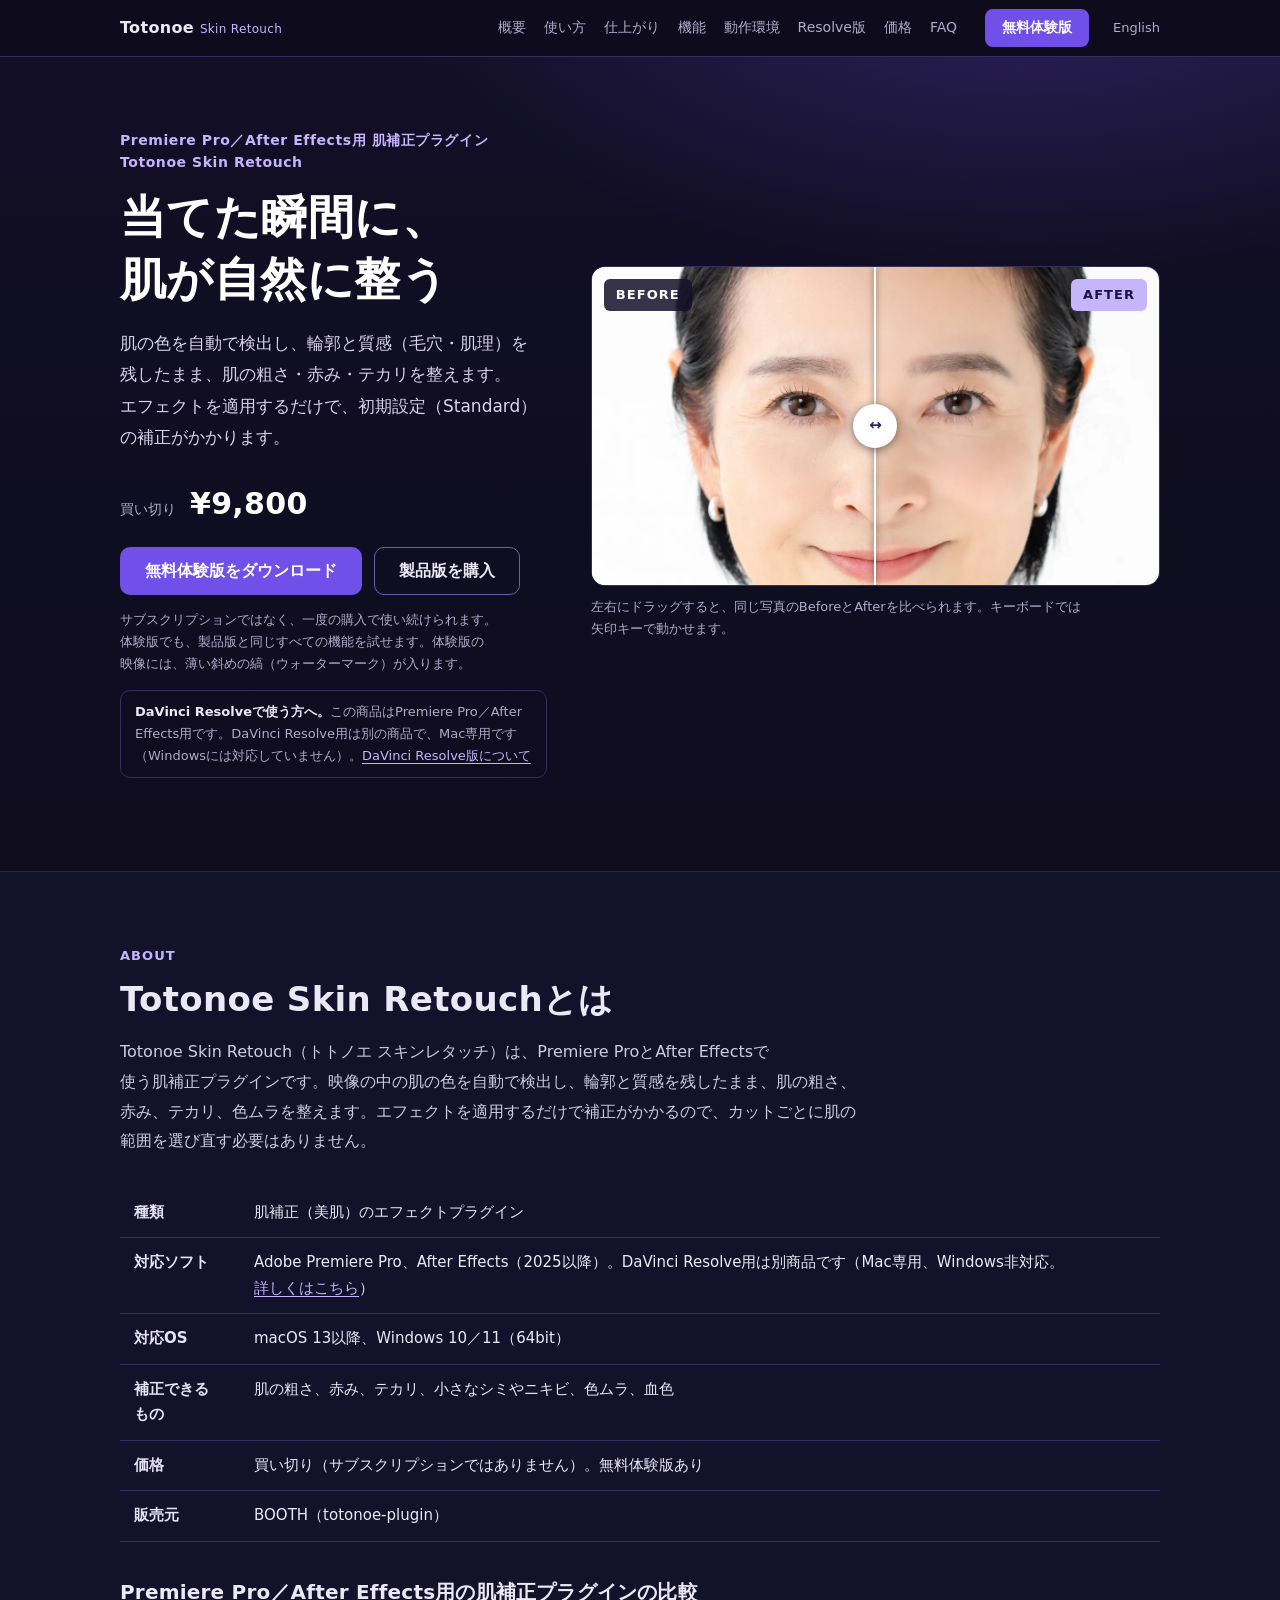
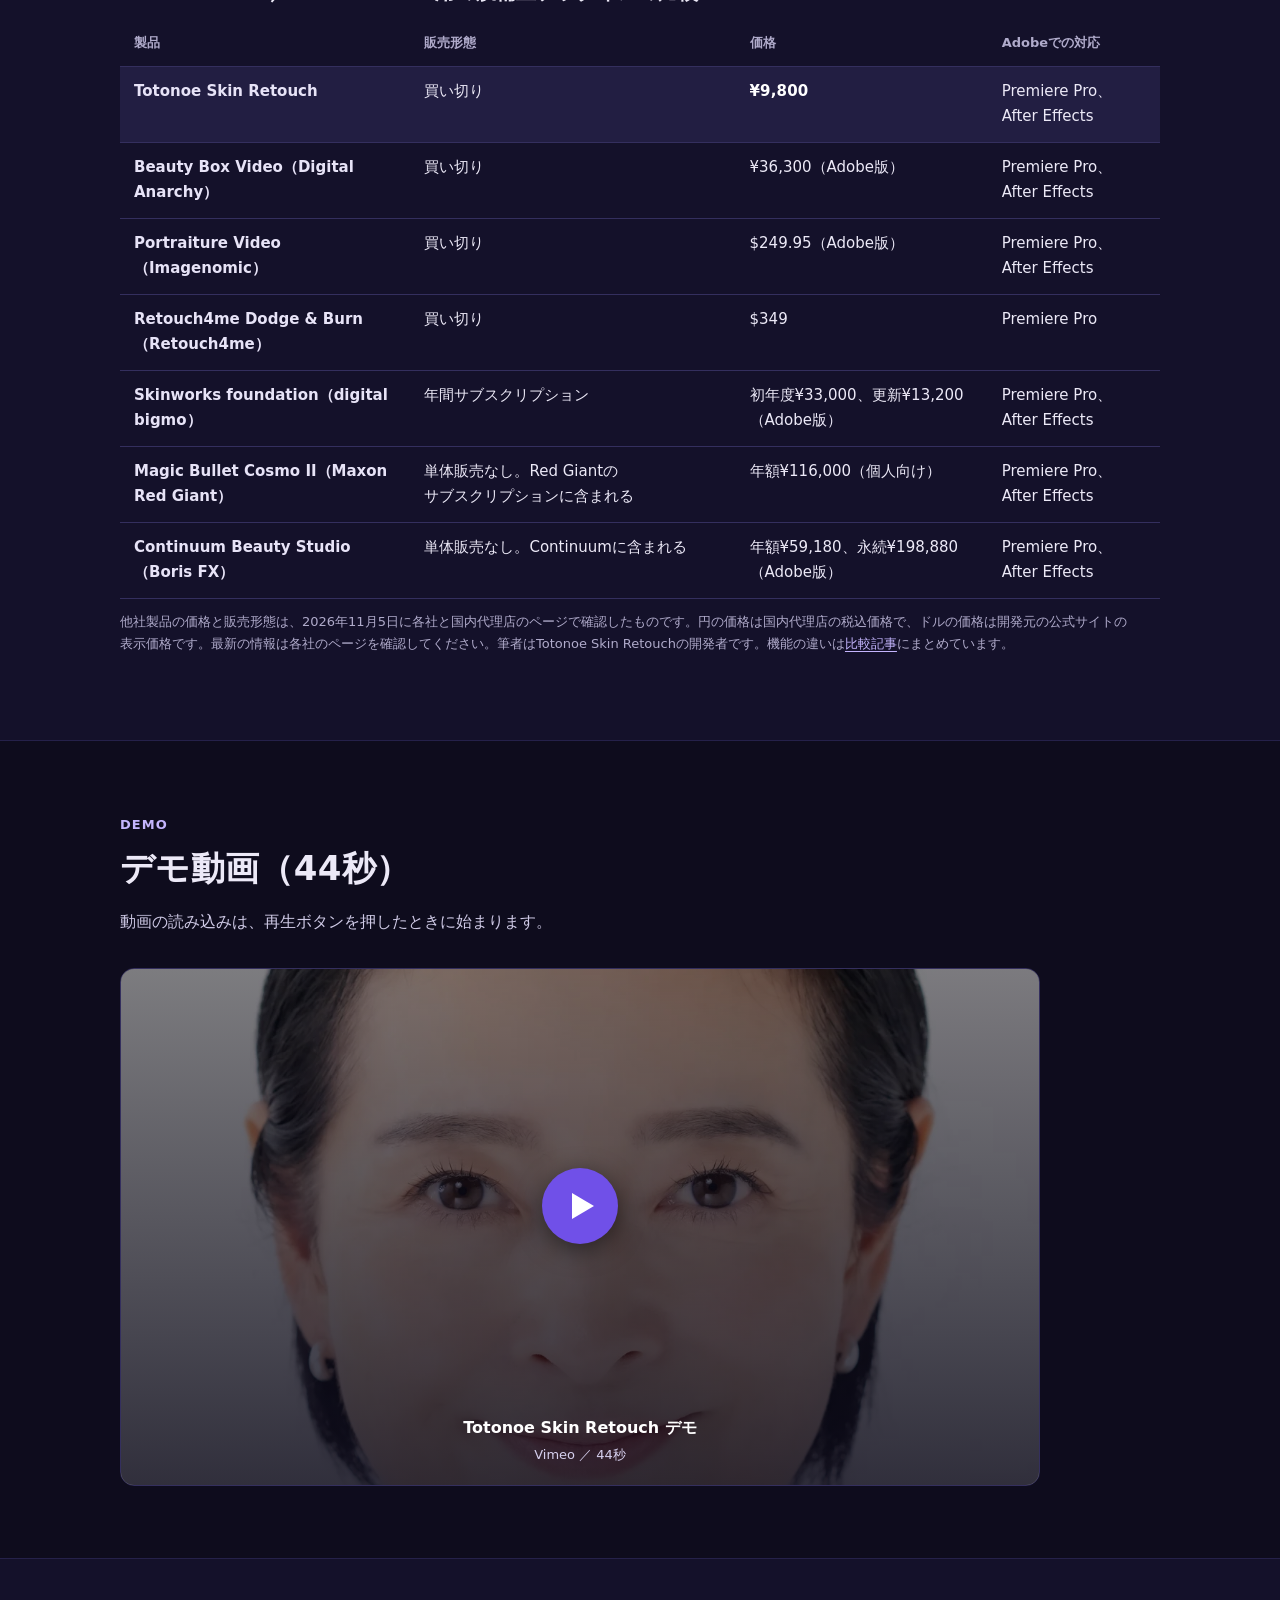
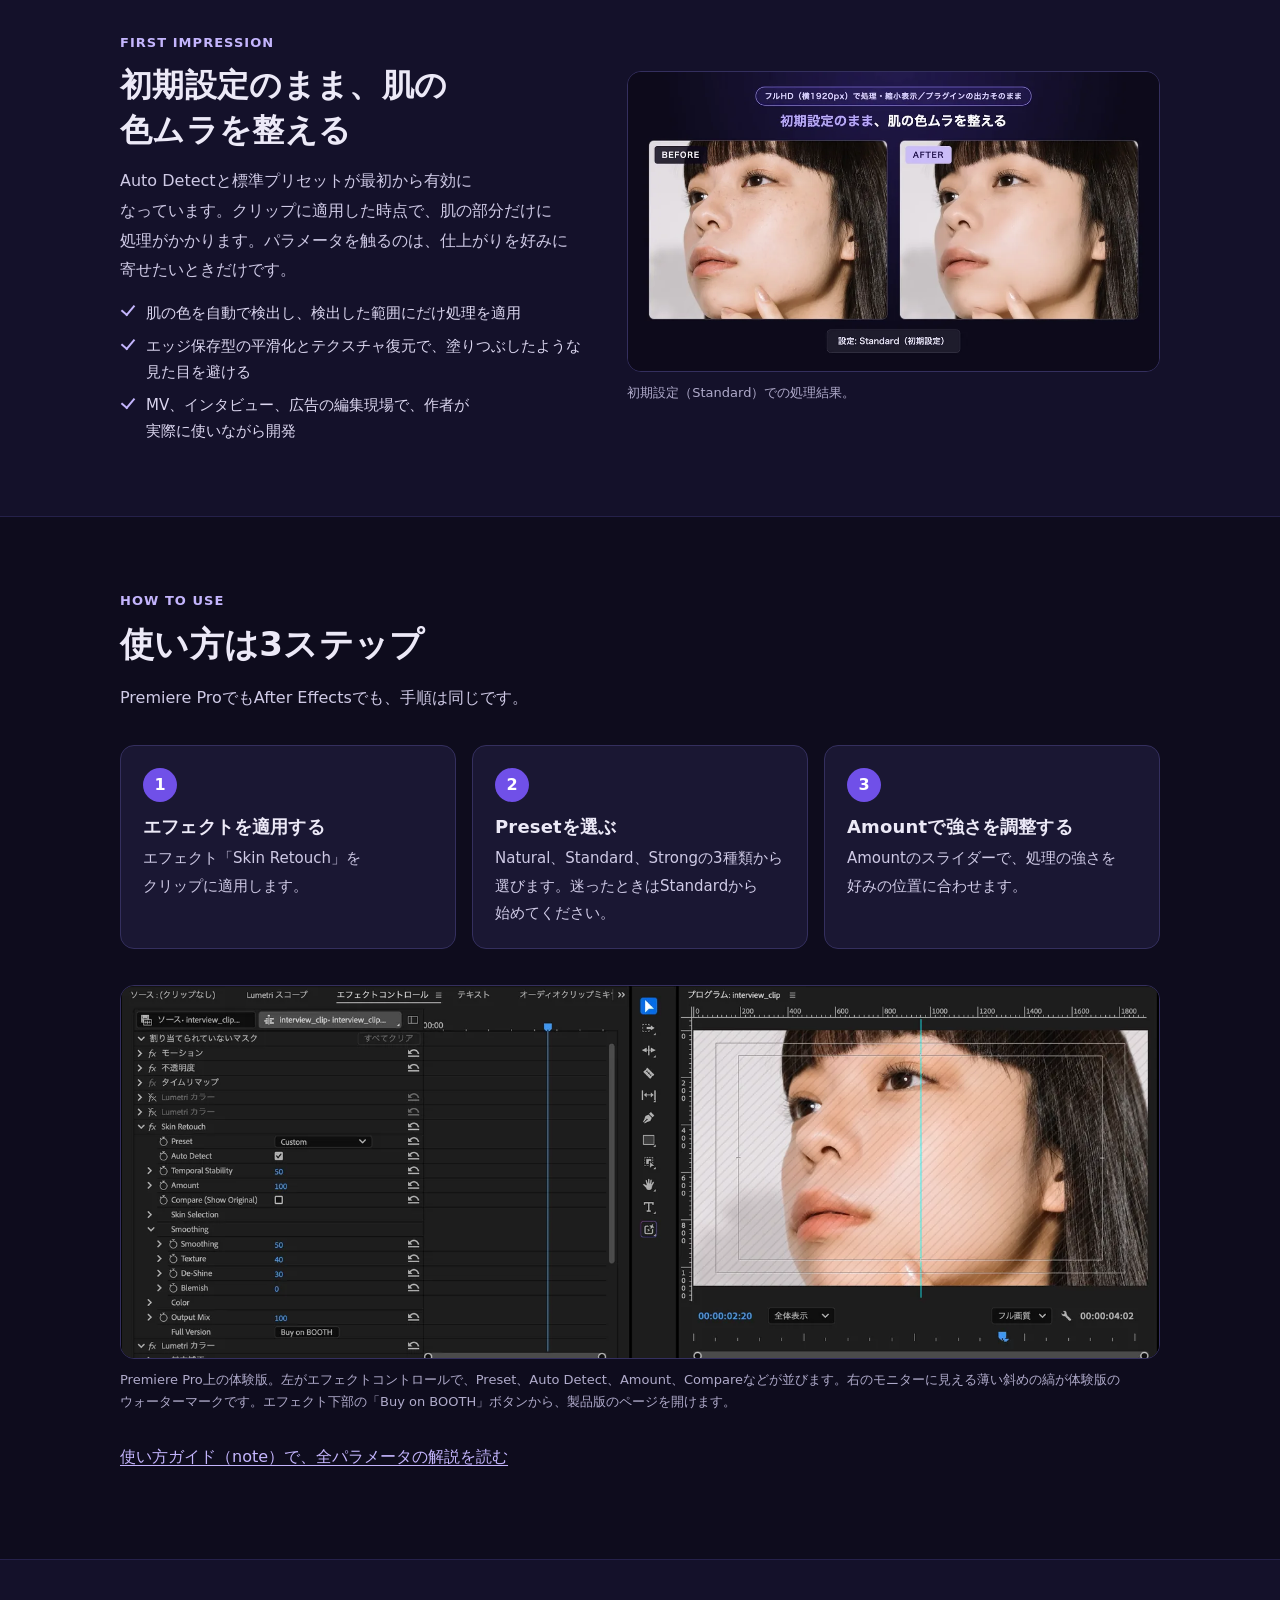
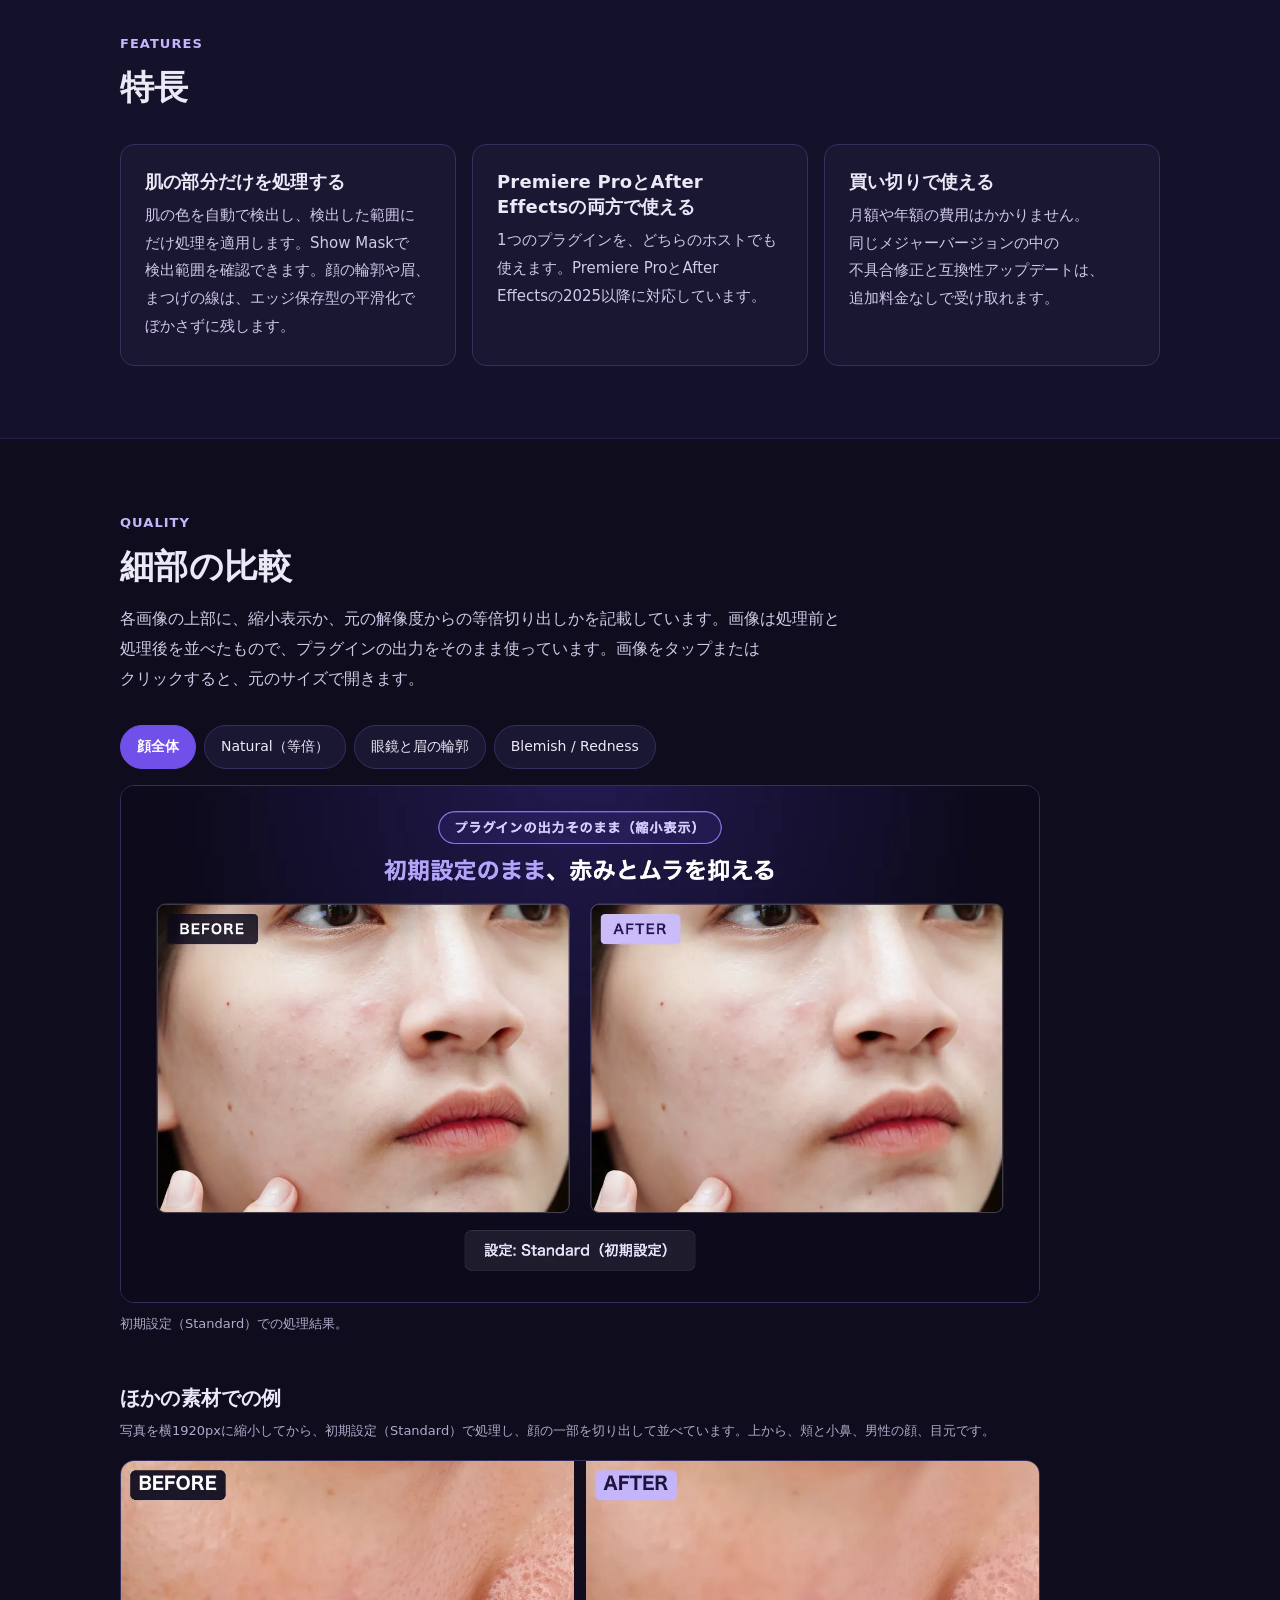
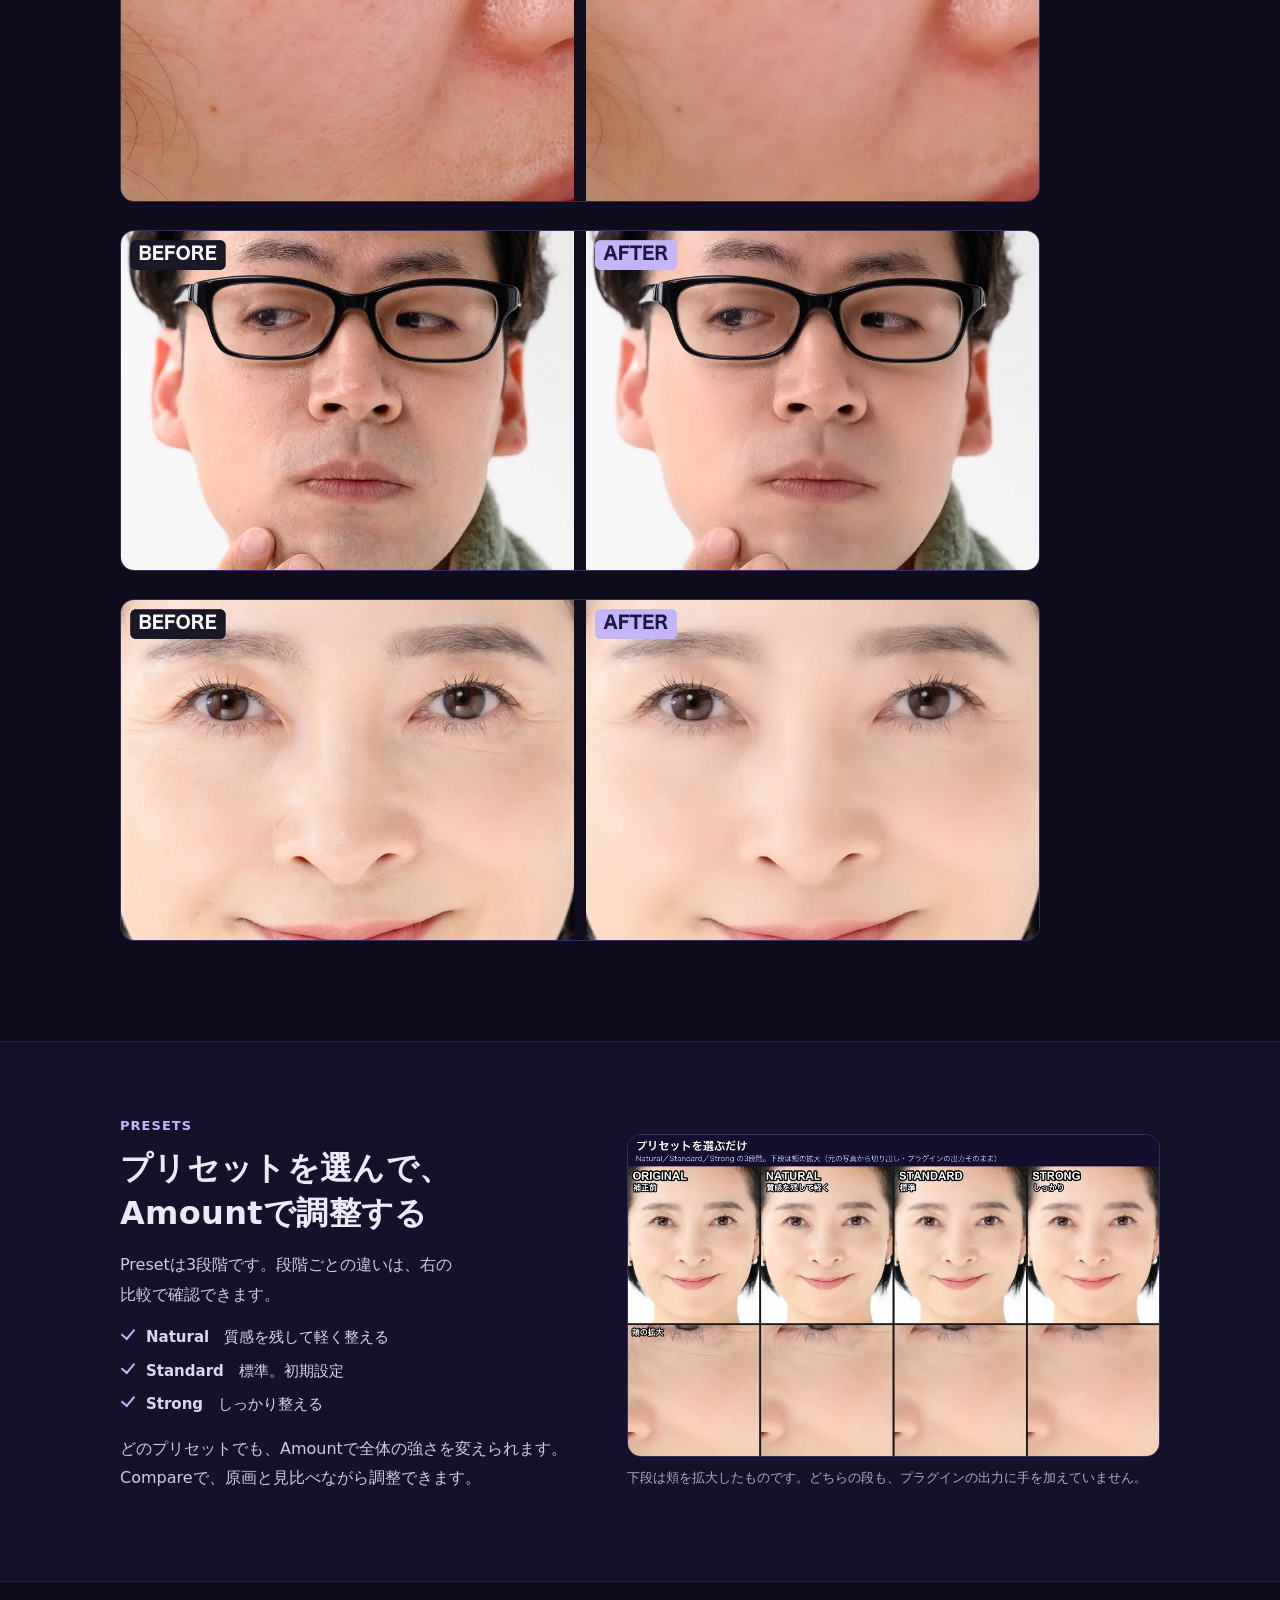
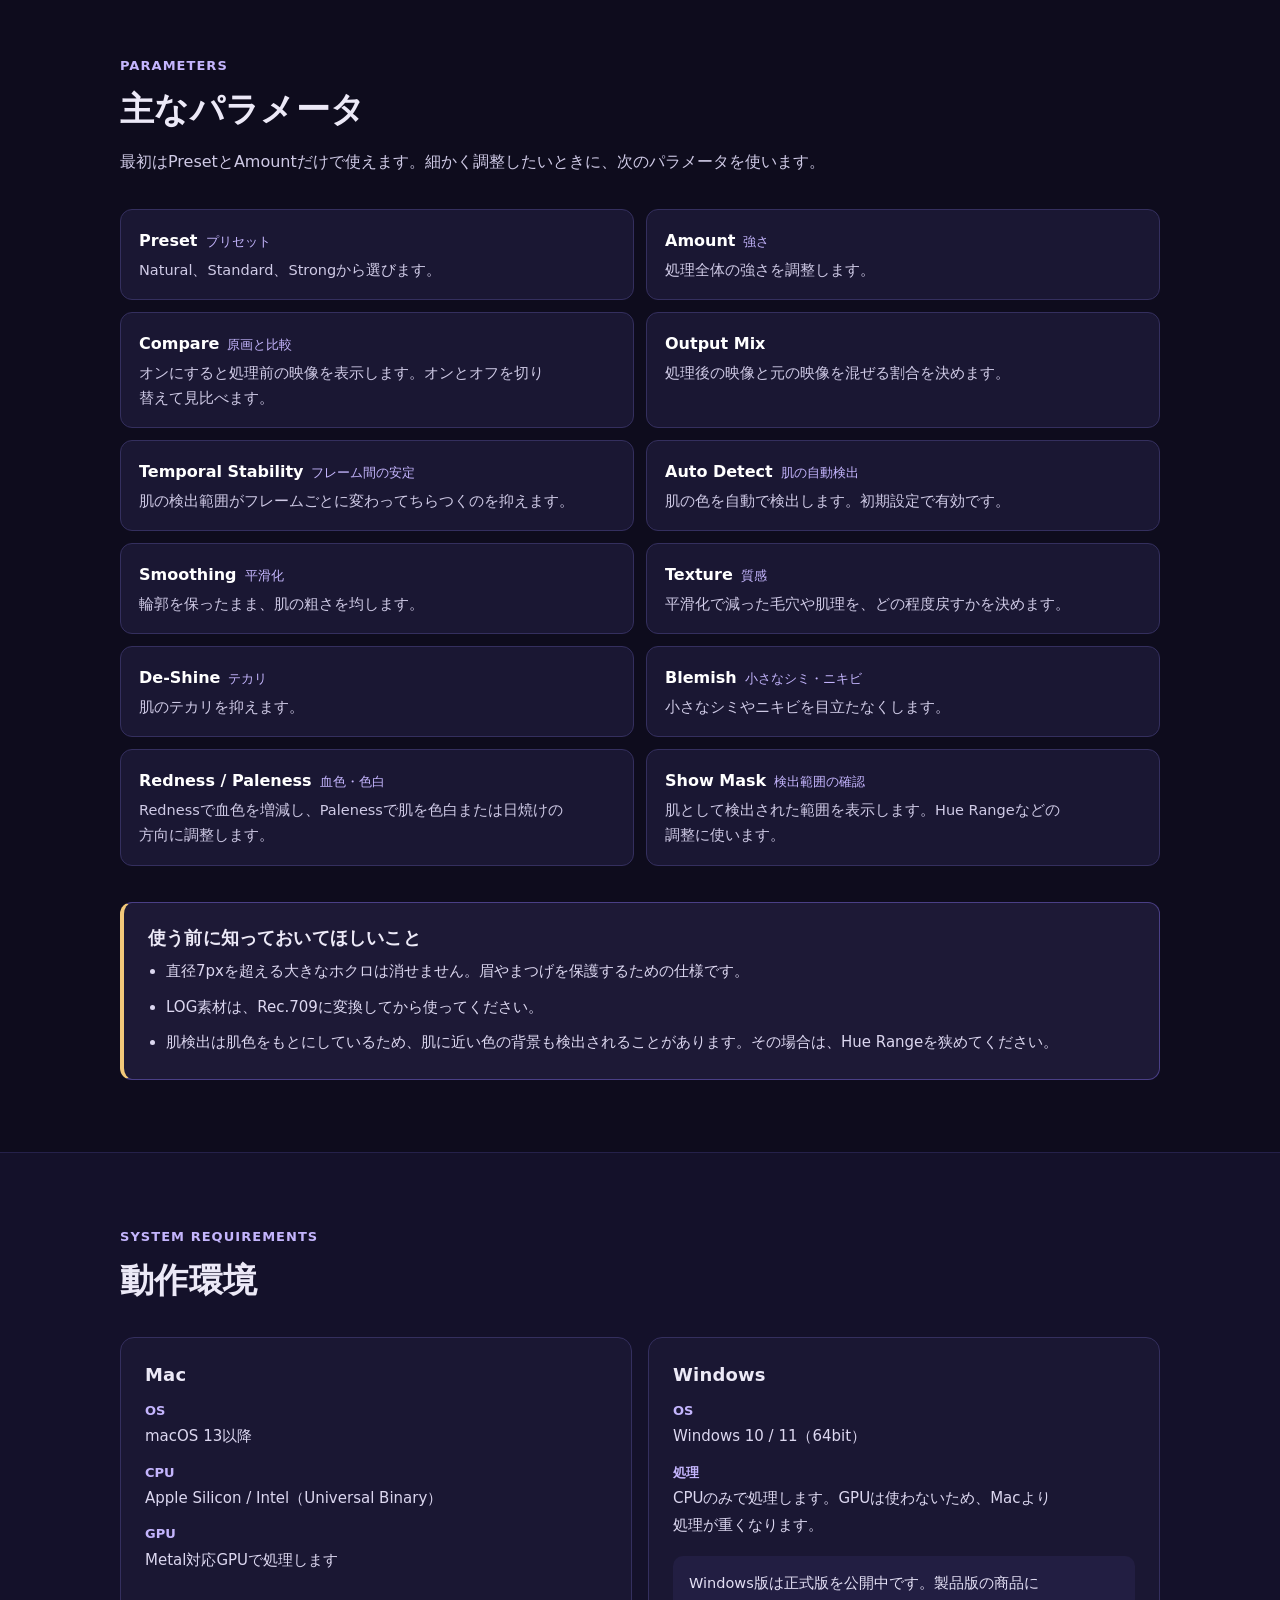
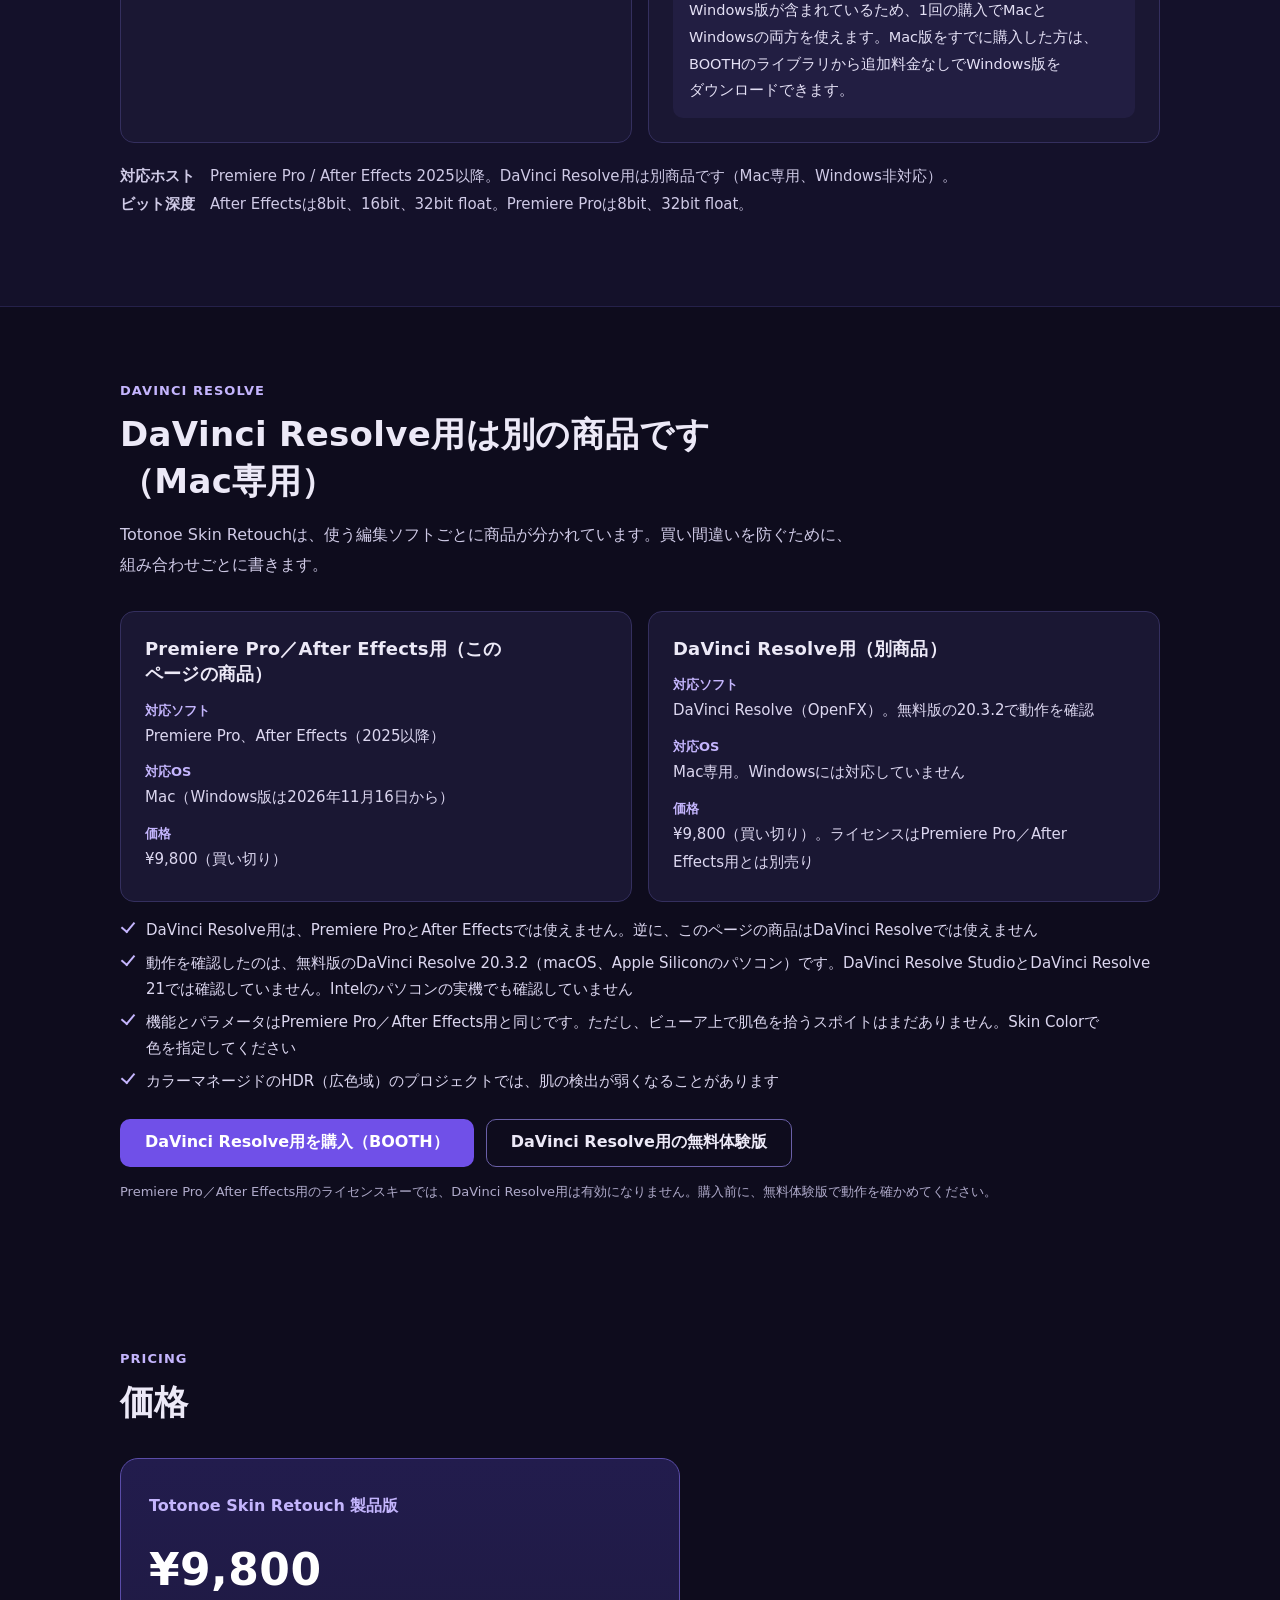
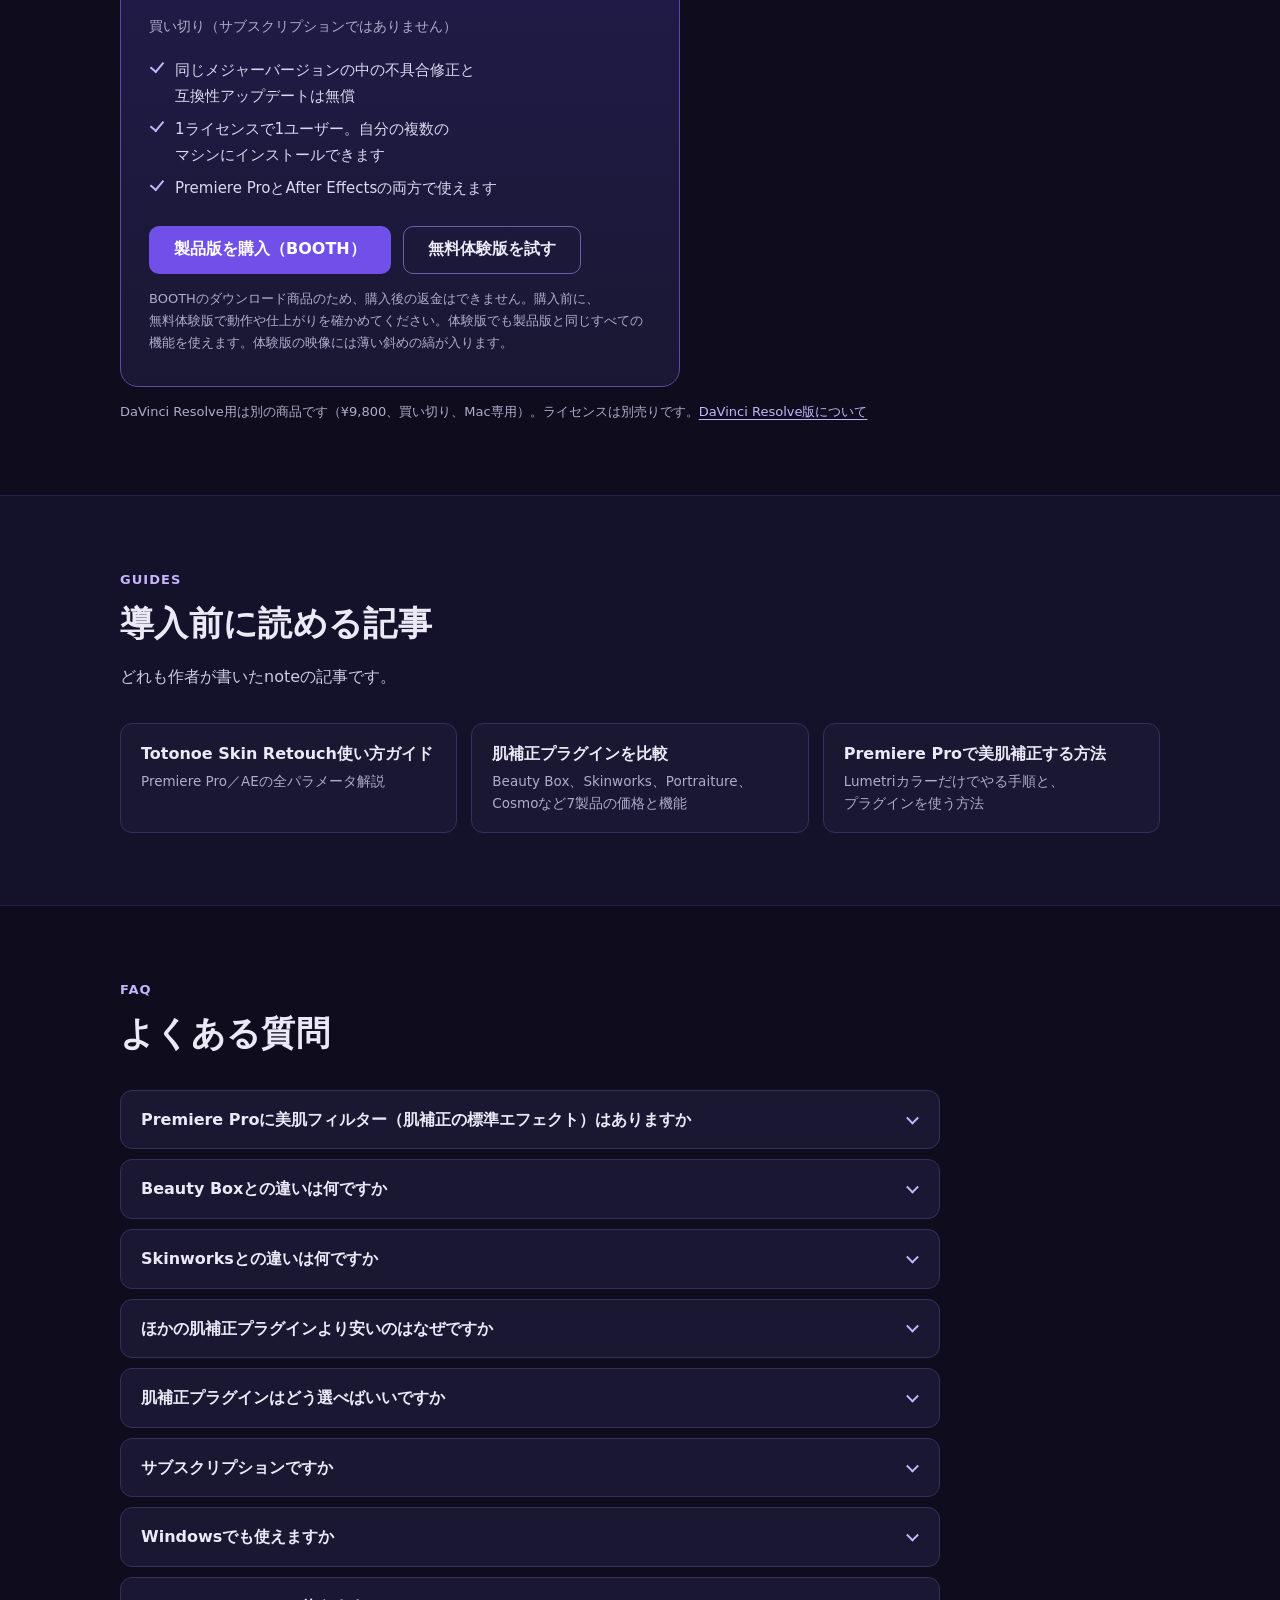
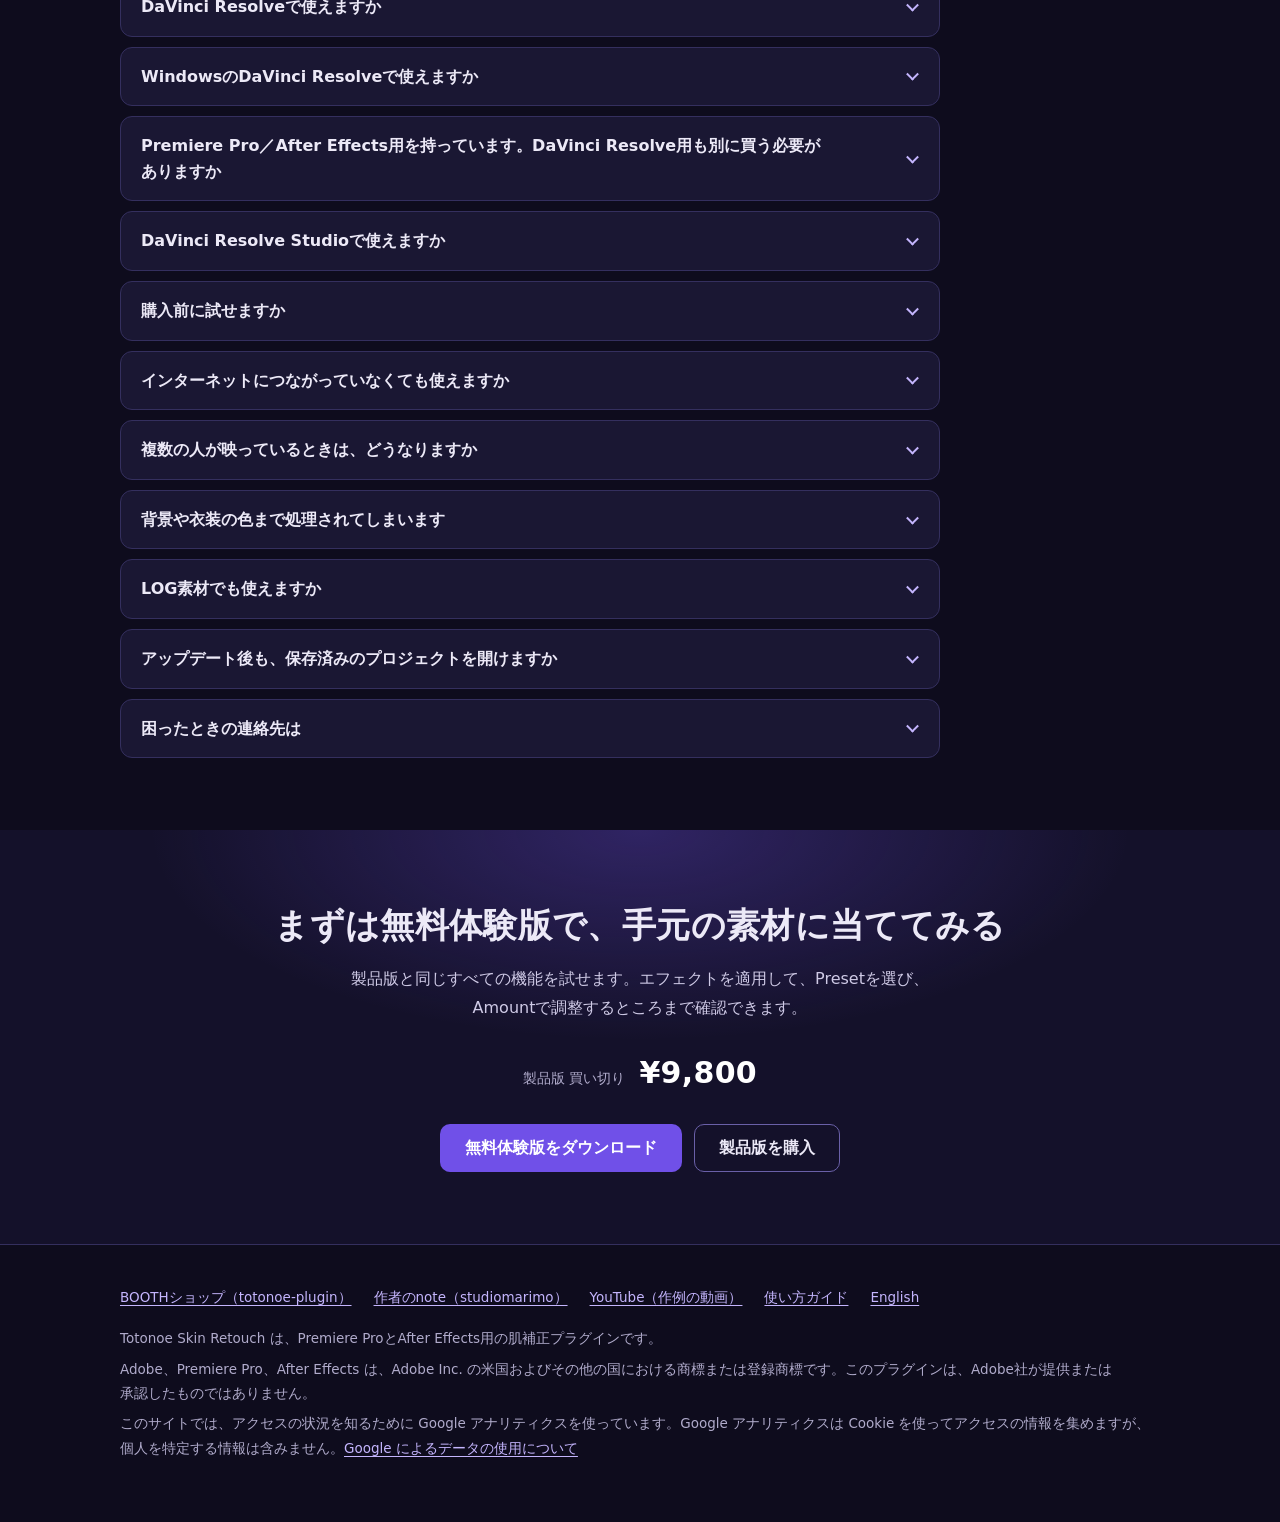
==== commit 62b3ed97: "LP: DaVinci Resolve 版（別商品、Mac 専用）の案内と FAQ を追加 Co-Authored-By: Claude Opus 5.5 <noreply@anthropic.com" ====
--- a/index.html
+++ b/index.html
@@ -100,6 +100,41 @@
    ]
   },
   {
+   "@type": "SoftwareApplication",
+   "@id": "https://fukudafukuo.github.io/totonoe/#software-resolve",
+   "name": "Totonoe Skin Retouch for DaVinci Resolve",
+   "alternateName": [
+    "Totonoe Skin Retouch（DaVinci Resolve用）"
+   ],
+   "applicationCategory": "MultimediaApplication",
+   "applicationSubCategory": "肌補正プラグイン（DaVinci Resolve用、OpenFX）",
+   "operatingSystem": "macOS",
+   "softwareRequirements": "DaVinci Resolve（無料版20.3.2、Apple Siliconのパソコンで動作確認。StudioとResolve 21は未確認）。Windowsには対応していません",
+   "description": "DaVinci Resolve用の肌補正（美肌）プラグイン（OpenFX）。Mac専用で、Windowsには対応していません。肌の色を自動で検出し、輪郭と質感を残したまま、肌の粗さや赤みを整えます。Premiere ProとAfter Effectsでは使えません（別商品）。買い切り、無料体験版あり。",
+   "url": "https://fukudafukuo.github.io/totonoe/#resolve",
+   "inLanguage": "ja",
+   "featureList": [
+    "肌の色の自動検出",
+    "輪郭と質感を残した肌の平滑化",
+    "テカリの抑制（De-Shine）",
+    "小さなシミとニキビの軽減（Blemish）",
+    "赤みと色白の調整（Redness／Paleness）",
+    "フレーム間のちらつきの抑制（Temporal Stability）"
+   ],
+   "offers": {
+    "@type": "Offer",
+    "price": 9800,
+    "priceCurrency": "JPY",
+    "availability": "https://schema.org/InStock",
+    "url": "https://totonoe-plugin.booth.pm/items/9143928"
+   },
+   "publisher": {
+    "@type": "Organization",
+    "name": "design studio marimo",
+    "url": "https://note.com/studiomarimo"
+   }
+  },
+  {
    "@type": "FAQPage",
    "@id": "https://fukudafukuo.github.io/totonoe/#faq",
    "mainEntity": [
@@ -116,7 +151,7 @@
      "name": "Beauty Boxとの違いは何ですか",
      "acceptedAnswer": {
       "@type": "Answer",
-      "text": "どちらも買い切りのプラグインで、肌を検出して補正します。Totonoe Skin Retouchは通常価格¥9,800で、対応ソフトはPremiere ProとAfter Effectsです。Beauty Box VideoのAdobe版は¥36,300（2026年11月5日時点）で、DaVinci ResolveやFinal Cut Pro向けの版もあります。詳しくは比較記事を見てください。"
+      "text": "どちらも買い切りのプラグインで、肌を検出して補正します。Totonoe Skin Retouchは通常価格¥9,800で、対応ソフトはPremiere ProとAfter Effectsです（DaVinci Resolve用は別商品で、Mac専用です）。Beauty Box VideoのAdobe版は¥36,300（2026年11月5日時点）で、DaVinci ResolveやFinal Cut Pro向けの版もあります。詳しくは比較記事を見てください。"
      }
     },
     {
@@ -132,7 +167,7 @@
      "name": "ほかの肌補正プラグインより安いのはなぜですか",
      "acceptedAnswer": {
       "@type": "Answer",
-      "text": "機能と対応範囲を絞っているからです。肌補正の1つのエフェクトだけで、顔の検出、AIを使ったマスク、歯や白目を明るくする機能はありません。対応する編集ソフトはPremiere ProとAfter Effectsだけです。開発は個人で行い、BOOTHで直接販売しています。複数人が映るカットで1人ずつ補正を分けたいときや、DaVinci ResolveやFinal Cut Proでも使いたいときは、ほかの製品のほうが合います。詳しくはAIでの肌補正と価格の違いをまとめた記事に書いています。"
+      "text": "機能と対応範囲を絞っているからです。肌補正の1つのエフェクトだけで、顔の検出、AIを使ったマスク、歯や白目を明るくする機能はありません。対応する編集ソフトは、Premiere ProとAfter Effects（DaVinci Resolve用は別商品で、Mac専用です）に絞っています。開発は個人で行い、BOOTHで直接販売しています。複数人が映るカットで1人ずつ補正を分けたいときや、Final Cut ProやWindowsのDaVinci Resolveでも使いたいときは、ほかの製品のほうが合います。詳しくはAIでの肌補正と価格の違いをまとめた記事に書いています。"
      }
     },
     {
@@ -156,7 +191,7 @@
      "name": "Windowsでも使えますか",
      "acceptedAnswer": {
       "@type": "Answer",
-      "text": "Windows 10 / 11（64bit）で使えます。2026年11月15日までは無料のベータ版を公開しています。11月16日には、製品版の商品にWindows版の正式版を追加します。1回の購入でMacとWindowsの両方を使えます。Mac版をすでに購入した方は、BOOTHのライブラリから追加料金なしでWindows版をダウンロードできます。 Windows版はCPUだけで処理するため、Macより処理が重くなります。詳しくは動作環境を見てください。"
+      "text": "Windows 10 / 11（64bit）で使えます。2026年11月15日までは無料のベータ版を公開しています。11月16日には、製品版の商品にWindows版の正式版を追加します。1回の購入でMacとWindowsの両方を使えます。Mac版をすでに購入した方は、BOOTHのライブラリから追加料金なしでWindows版をダウンロードできます。 Windows版はCPUだけで処理するため、Macより処理が重くなります。詳しくは動作環境を見てください。 この回答はPremiere Pro／After Effects用の商品についてです。DaVinci Resolve用は別の商品で、Mac専用です。DaVinci ResolveでWindowsのパソコンを使う場合は、対応していません。"
      }
     },
     {
@@ -164,7 +199,31 @@
      "name": "DaVinci Resolveで使えますか",
      "acceptedAnswer": {
       "@type": "Answer",
-      "text": "現在は対応していません。対応ホストは、Premiere ProとAfter Effectsの2025以降です。"
+      "text": "DaVinci Resolve用の商品を、別に用意しています。Mac専用で、Windowsには対応していません。このページの商品（Premiere Pro／After Effects用）は、DaVinci Resolveでは使えません。動作を確認したのは、無料版のDaVinci Resolve 20.3.2（macOS、Apple Siliconのパソコン）です。DaVinci Resolve StudioとDaVinci Resolve 21では確認していません。DaVinci Resolve用の価格は¥9,800の買い切りで、ライセンスはこのページの商品とは別売りです。購入前に、無料体験版で動作を確かめてください。"
+     }
+    },
+    {
+     "@type": "Question",
+     "name": "WindowsのDaVinci Resolveで使えますか",
+     "acceptedAnswer": {
+      "@type": "Answer",
+      "text": "使えません。DaVinci Resolve用の商品はMac専用で、Windows版はありません。"
+     }
+    },
+    {
+     "@type": "Question",
+     "name": "Premiere Pro／After Effects用を持っています。DaVinci Resolve用も別に買う必要がありますか",
+     "acceptedAnswer": {
+      "@type": "Answer",
+      "text": "必要です。ライセンスは別売りで、Premiere Pro／After Effects用のライセンスキーではDaVinci Resolve用は有効になりません。"
+     }
+    },
+    {
+     "@type": "Question",
+     "name": "DaVinci Resolve Studioで使えますか",
+     "acceptedAnswer": {
+      "@type": "Answer",
+      "text": "動作を確認していません。無料版のDaVinci Resolve 20.3.2でだけ確認しました。無料体験版でお試しください。"
      }
     },
     {
@@ -243,6 +302,7 @@
       <a href="#quality">仕上がり</a>
       <a href="#params">機能</a>
       <a href="#specs">動作環境</a>
+      <a href="#resolve">Resolve版</a>
       <a href="#pricing">価格</a>
       <a href="#faq">FAQ</a>
     </nav>
@@ -270,6 +330,7 @@
           <a class="btn btn-ghost" href="https://totonoe-plugin.booth.pm/items/8663073" rel="noopener">製品版を購入</a>
         </div>
         <p class="price-note">サブスクリプションではなく、一度の購入で使い続けられます。体験版でも、製品版と同じすべての機能を試せます。体験版の映像には、薄い斜めの縞（ウォーターマーク）が入ります。</p>
+        <p class="host-note"><strong>DaVinci Resolveで使う方へ。</strong>この商品はPremiere Pro／After Effects用です。DaVinci Resolve用は別の商品で、Mac専用です（Windowsには対応していません）。<a href="#resolve">DaVinci Resolve版について</a></p>
       </div>
 
       <div class="cmp-wrap">
@@ -297,7 +358,7 @@
     <div class="table-wrap">
       <table class="facts">
         <tr><th scope="row">種類</th><td>肌補正（美肌）のエフェクトプラグイン</td></tr>
-        <tr><th scope="row">対応ソフト</th><td>Adobe Premiere Pro、After Effects（2025以降）</td></tr>
+        <tr><th scope="row">対応ソフト</th><td>Adobe Premiere Pro、After Effects（2025以降）。DaVinci Resolve用は別商品です（Mac専用、Windows非対応。<a href="#resolve">詳しくはこちら</a>）</td></tr>
         <tr><th scope="row">対応OS</th><td>macOS 13以降、Windows 10／11（64bit）</td></tr>
         <tr><th scope="row">補正できるもの</th><td>肌の粗さ、赤み、テカリ、小さなシミやニキビ、色ムラ、血色</td></tr>
         <tr><th scope="row">価格</th><td>買い切り（サブスクリプションではありません）。無料体験版あり</td></tr>
@@ -537,7 +598,47 @@
         </div>
       </div>
     </div>
-    <p class="host-line"><strong>対応ホスト</strong>　Premiere Pro / After Effects 2025以降。<br><strong>ビット深度</strong>　After Effectsは8bit、16bit、32bit float。Premiere Proは8bit、32bit float。</p>
+    <p class="host-line"><strong>対応ホスト</strong>　Premiere Pro / After Effects 2025以降。DaVinci Resolve用は別商品です（Mac専用、Windows非対応）。<br><strong>ビット深度</strong>　After Effectsは8bit、16bit、32bit float。Premiere Proは8bit、32bit float。</p>
+  </div>
+</section>
+
+<!-- DaVinci Resolve 版 -->
+<section id="resolve">
+  <div class="wrap">
+    <div class="sec-head">
+      <p class="kicker">DAVINCI RESOLVE</p>
+      <h2>DaVinci Resolve用は別の商品です（Mac専用）</h2>
+      <p>Totonoe Skin Retouchは、使う編集ソフトごとに商品が分かれています。買い間違いを防ぐために、組み合わせごとに書きます。</p>
+    </div>
+    <div class="spec-grid">
+      <div class="spec">
+        <h3>Premiere Pro／After Effects用（このページの商品）</h3>
+        <dl>
+          <div><dt>対応ソフト</dt><dd>Premiere Pro、After Effects（2025以降）</dd></div>
+          <div><dt>対応OS</dt><dd>Mac（Windows版は2026年11月16日から）</dd></div>
+          <div><dt>価格</dt><dd>&yen;9,800（買い切り）</dd></div>
+        </dl>
+      </div>
+      <div class="spec">
+        <h3>DaVinci Resolve用（別商品）</h3>
+        <dl>
+          <div><dt>対応ソフト</dt><dd>DaVinci Resolve（OpenFX）。無料版の20.3.2で動作を確認</dd></div>
+          <div><dt>対応OS</dt><dd>Mac専用。Windowsには対応していません</dd></div>
+          <div><dt>価格</dt><dd>&yen;9,800（買い切り）。ライセンスはPremiere Pro／After Effects用とは別売り</dd></div>
+        </dl>
+      </div>
+    </div>
+    <ul class="checks">
+      <li>DaVinci Resolve用は、Premiere ProとAfter Effectsでは使えません。逆に、このページの商品はDaVinci Resolveでは使えません</li>
+      <li>動作を確認したのは、無料版のDaVinci Resolve 20.3.2（macOS、Apple Siliconのパソコン）です。DaVinci Resolve StudioとDaVinci Resolve 21では確認していません。Intelのパソコンの実機でも確認していません</li>
+      <li>機能とパラメータはPremiere Pro／After Effects用と同じです。ただし、ビューア上で肌色を拾うスポイトはまだありません。Skin Colorで色を指定してください</li>
+      <li>カラーマネージドのHDR（広色域）のプロジェクトでは、肌の検出が弱くなることがあります</li>
+    </ul>
+    <div class="btn-row">
+      <a class="btn btn-primary" href="https://totonoe-plugin.booth.pm/items/9143928" rel="noopener">DaVinci Resolve用を購入（BOOTH）</a>
+      <a class="btn btn-ghost" href="https://totonoe-plugin.booth.pm/items/9143931" rel="noopener">DaVinci Resolve用の無料体験版</a>
+    </div>
+    <p class="hint">Premiere Pro／After Effects用のライセンスキーでは、DaVinci Resolve用は有効になりません。購入前に、無料体験版で動作を確かめてください。</p>
   </div>
 </section>
 
@@ -564,6 +665,7 @@
       </div>
       <p class="hint">BOOTHのダウンロード商品のため、購入後の返金はできません。購入前に、無料体験版で動作や仕上がりを確かめてください。体験版でも製品版と同じすべての機能を使えます。体験版の映像には薄い斜めの縞が入ります。</p>
     </div>
+    <p class="hint">DaVinci Resolve用は別の商品です（&yen;9,800、買い切り、Mac専用）。ライセンスは別売りです。<a href="#resolve">DaVinci Resolve版について</a></p>
   </div>
 </section>
 
@@ -606,7 +708,7 @@
       </details>
       <details>
         <summary>Beauty Boxとの違いは何ですか</summary>
-        <div class="ans"><p>どちらも買い切りのプラグインで、肌を検出して補正します。Totonoe Skin Retouchは通常価格&yen;9,800で、対応ソフトはPremiere ProとAfter Effectsです。Beauty Box VideoのAdobe版は&yen;36,300（2026年11月5日時点）で、DaVinci ResolveやFinal Cut Pro向けの版もあります。詳しくは<a href="https://note.com/studiomarimo/n/nf96661de9817" rel="noopener">比較記事</a>を見てください。</p></div>
+        <div class="ans"><p>どちらも買い切りのプラグインで、肌を検出して補正します。Totonoe Skin Retouchは通常価格&yen;9,800で、対応ソフトはPremiere ProとAfter Effectsです（DaVinci Resolve用は別商品で、Mac専用です）。Beauty Box VideoのAdobe版は&yen;36,300（2026年11月5日時点）で、DaVinci ResolveやFinal Cut Pro向けの版もあります。詳しくは<a href="https://note.com/studiomarimo/n/nf96661de9817" rel="noopener">比較記事</a>を見てください。</p></div>
       </details>
       <details>
         <summary>Skinworksとの違いは何ですか</summary>
@@ -614,7 +716,7 @@
       </details>
       <details>
         <summary>ほかの肌補正プラグインより安いのはなぜですか</summary>
-        <div class="ans"><p>機能と対応範囲を絞っているからです。肌補正の1つのエフェクトだけで、顔の検出、AIを使ったマスク、歯や白目を明るくする機能はありません。対応する編集ソフトはPremiere ProとAfter Effectsだけです。開発は個人で行い、BOOTHで直接販売しています。複数人が映るカットで1人ずつ補正を分けたいときや、DaVinci ResolveやFinal Cut Proでも使いたいときは、ほかの製品のほうが合います。詳しくは<a href="https://note.com/studiomarimo/n/nceb1808c6636" rel="noopener">AIでの肌補正と価格の違いをまとめた記事</a>に書いています。</p></div>
+        <div class="ans"><p>機能と対応範囲を絞っているからです。肌補正の1つのエフェクトだけで、顔の検出、AIを使ったマスク、歯や白目を明るくする機能はありません。対応する編集ソフトは、Premiere ProとAfter Effects（DaVinci Resolve用は別商品で、Mac専用です）に絞っています。開発は個人で行い、BOOTHで直接販売しています。複数人が映るカットで1人ずつ補正を分けたいときや、Final Cut ProやWindowsのDaVinci Resolveでも使いたいときは、ほかの製品のほうが合います。詳しくは<a href="https://note.com/studiomarimo/n/nceb1808c6636" rel="noopener">AIでの肌補正と価格の違いをまとめた記事</a>に書いています。</p></div>
       </details>
       <details>
         <summary>肌補正プラグインはどう選べばいいですか</summary>
@@ -629,11 +731,24 @@
         <div class="ans">
           <p>Windows 10 / 11（64bit）で使えます。2026年11月15日までは無料のベータ版を公開しています。11月16日には、製品版の商品にWindows版の正式版を追加します。1回の購入でMacとWindowsの両方を使えます。Mac版をすでに購入した方は、BOOTHのライブラリから追加料金なしでWindows版をダウンロードできます。</p>
           <p>Windows版はCPUだけで処理するため、Macより処理が重くなります。詳しくは<a href="#windows">動作環境</a>を見てください。</p>
+          <p>この回答はPremiere Pro／After Effects用の商品についてです。DaVinci Resolve用は別の商品で、Mac専用です。DaVinci ResolveでWindowsのパソコンを使う場合は、対応していません。</p>
         </div>
       </details>
       <details>
         <summary>DaVinci Resolveで使えますか</summary>
-        <div class="ans"><p>現在は対応していません。対応ホストは、Premiere ProとAfter Effectsの2025以降です。</p></div>
+        <div class="ans"><p>DaVinci Resolve用の商品を、別に用意しています。Mac専用で、Windowsには対応していません。このページの商品（Premiere Pro／After Effects用）は、DaVinci Resolveでは使えません。動作を確認したのは、無料版のDaVinci Resolve 20.3.2（macOS、Apple Siliconのパソコン）です。DaVinci Resolve StudioとDaVinci Resolve 21では確認していません。DaVinci Resolve用の価格は&yen;9,800の買い切りで、ライセンスはこのページの商品とは別売りです。購入前に、無料体験版で動作を確かめてください。</p><p><a href="https://totonoe-plugin.booth.pm/items/9143928" rel="noopener">DaVinci Resolve用の商品ページ</a>／<a href="https://totonoe-plugin.booth.pm/items/9143931" rel="noopener">無料体験版</a></p></div>
+      </details>
+      <details>
+        <summary>WindowsのDaVinci Resolveで使えますか</summary>
+        <div class="ans"><p>使えません。DaVinci Resolve用の商品はMac専用で、Windows版はありません。</p></div>
+      </details>
+      <details>
+        <summary>Premiere Pro／After Effects用を持っています。DaVinci Resolve用も別に買う必要がありますか</summary>
+        <div class="ans"><p>必要です。ライセンスは別売りで、Premiere Pro／After Effects用のライセンスキーではDaVinci Resolve用は有効になりません。</p></div>
+      </details>
+      <details>
+        <summary>DaVinci Resolve Studioで使えますか</summary>
+        <div class="ans"><p>動作を確認していません。無料版のDaVinci Resolve 20.3.2でだけ確認しました。無料体験版でお試しください。</p></div>
       </details>
       <details>
         <summary>購入前に試せますか</summary>
--- a/assets/style.css
+++ b/assets/style.css
@@ -110,6 +110,10 @@
 .price-line { margin: 22px 0 16px; display: flex; flex-wrap: wrap; align-items: baseline; gap: 6px 14px; }
 .price-line .label { color: var(--muted); font-size: 14px; }
 .price-note { color: var(--muted); font-size: 13px; line-height: 1.7; margin-top: 14px; max-width: 560px; }
+.host-note { color: var(--muted); font-size: 13px; line-height: 1.7; margin-top: 14px; max-width: 560px; border: 1px solid var(--line); border-radius: 10px; padding: 10px 14px; }
+.host-note strong { color: var(--text); }
+#resolve .hint, #pricing .wrap > .hint { color: var(--muted); font-size: 13px; margin: 14px 0 0; line-height: 1.7; }
+#resolve .btn-row { margin-top: 24px; }
 .chip {
   display: inline-block; font-size: 13px; padding: 4px 12px; border-radius: 999px;
   background: var(--surface-2); border: 1px solid var(--line); color: #ddd8f2; margin-top: 16px;
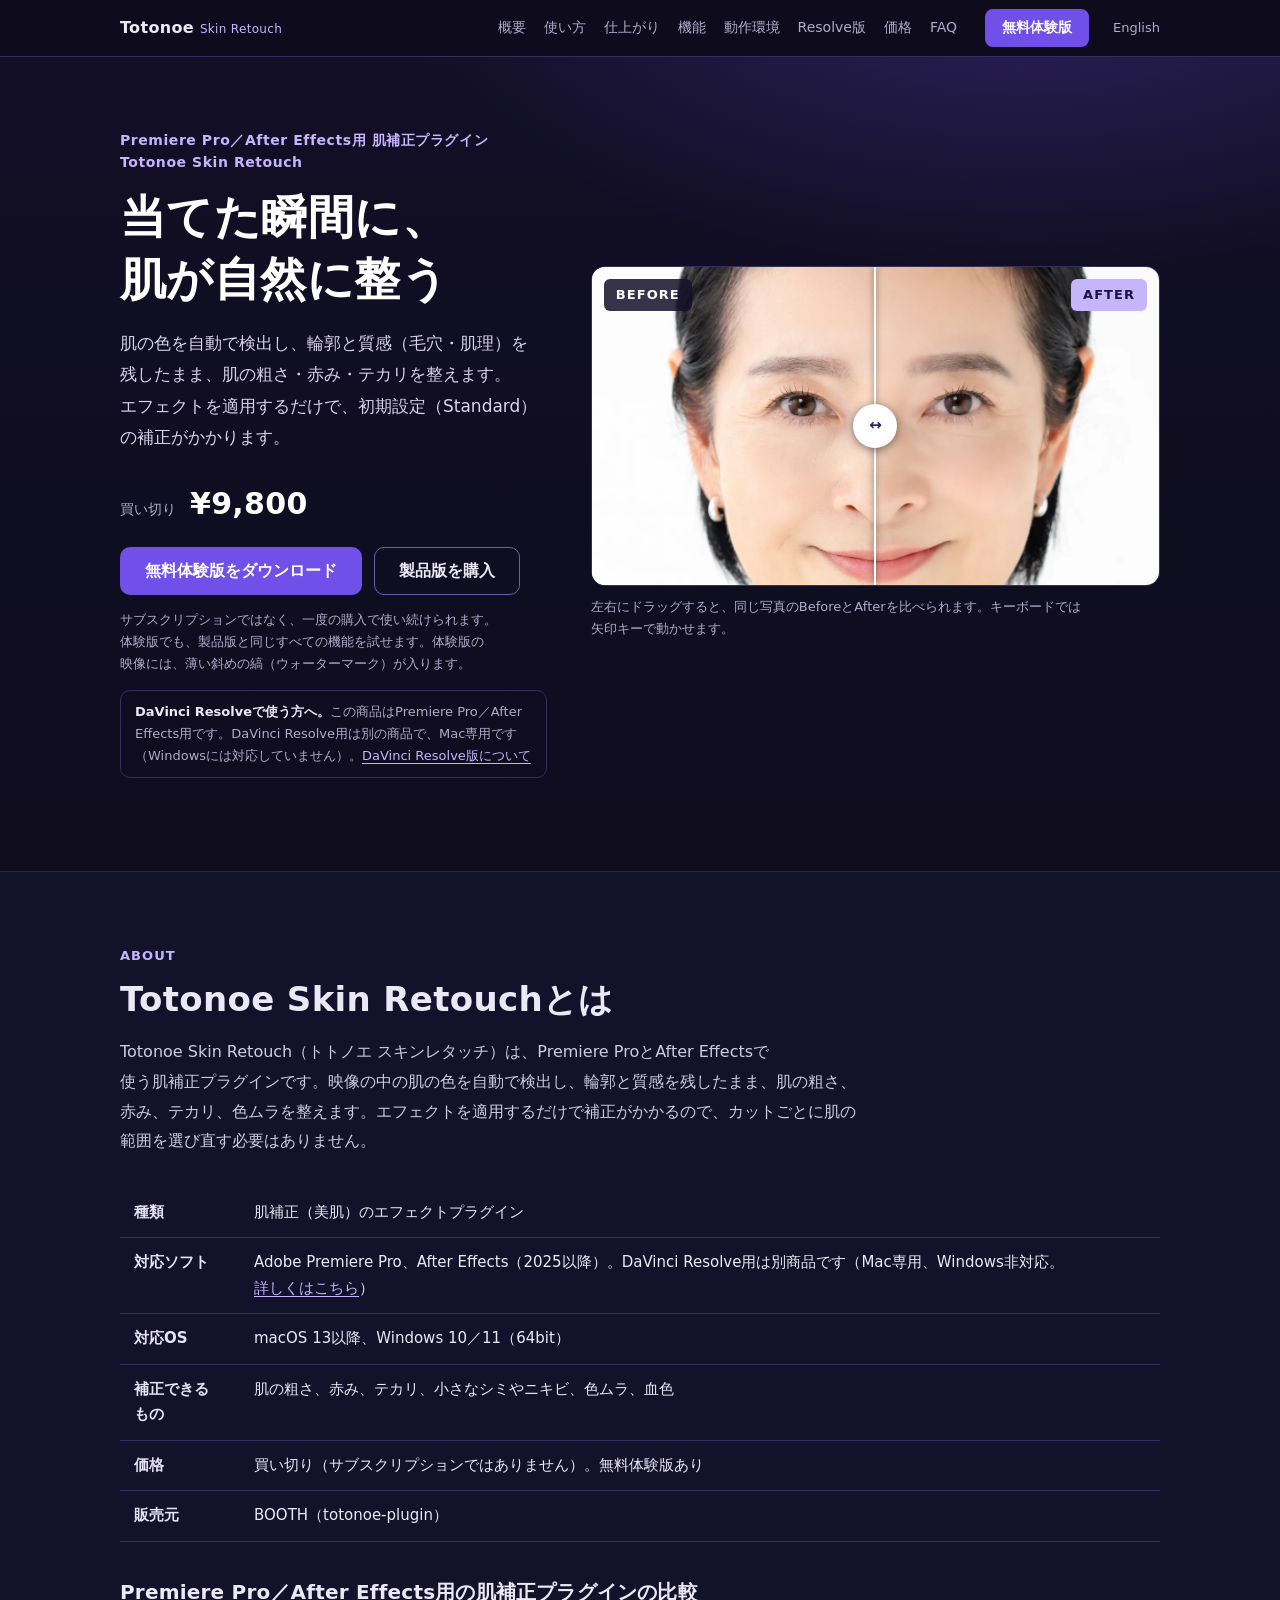
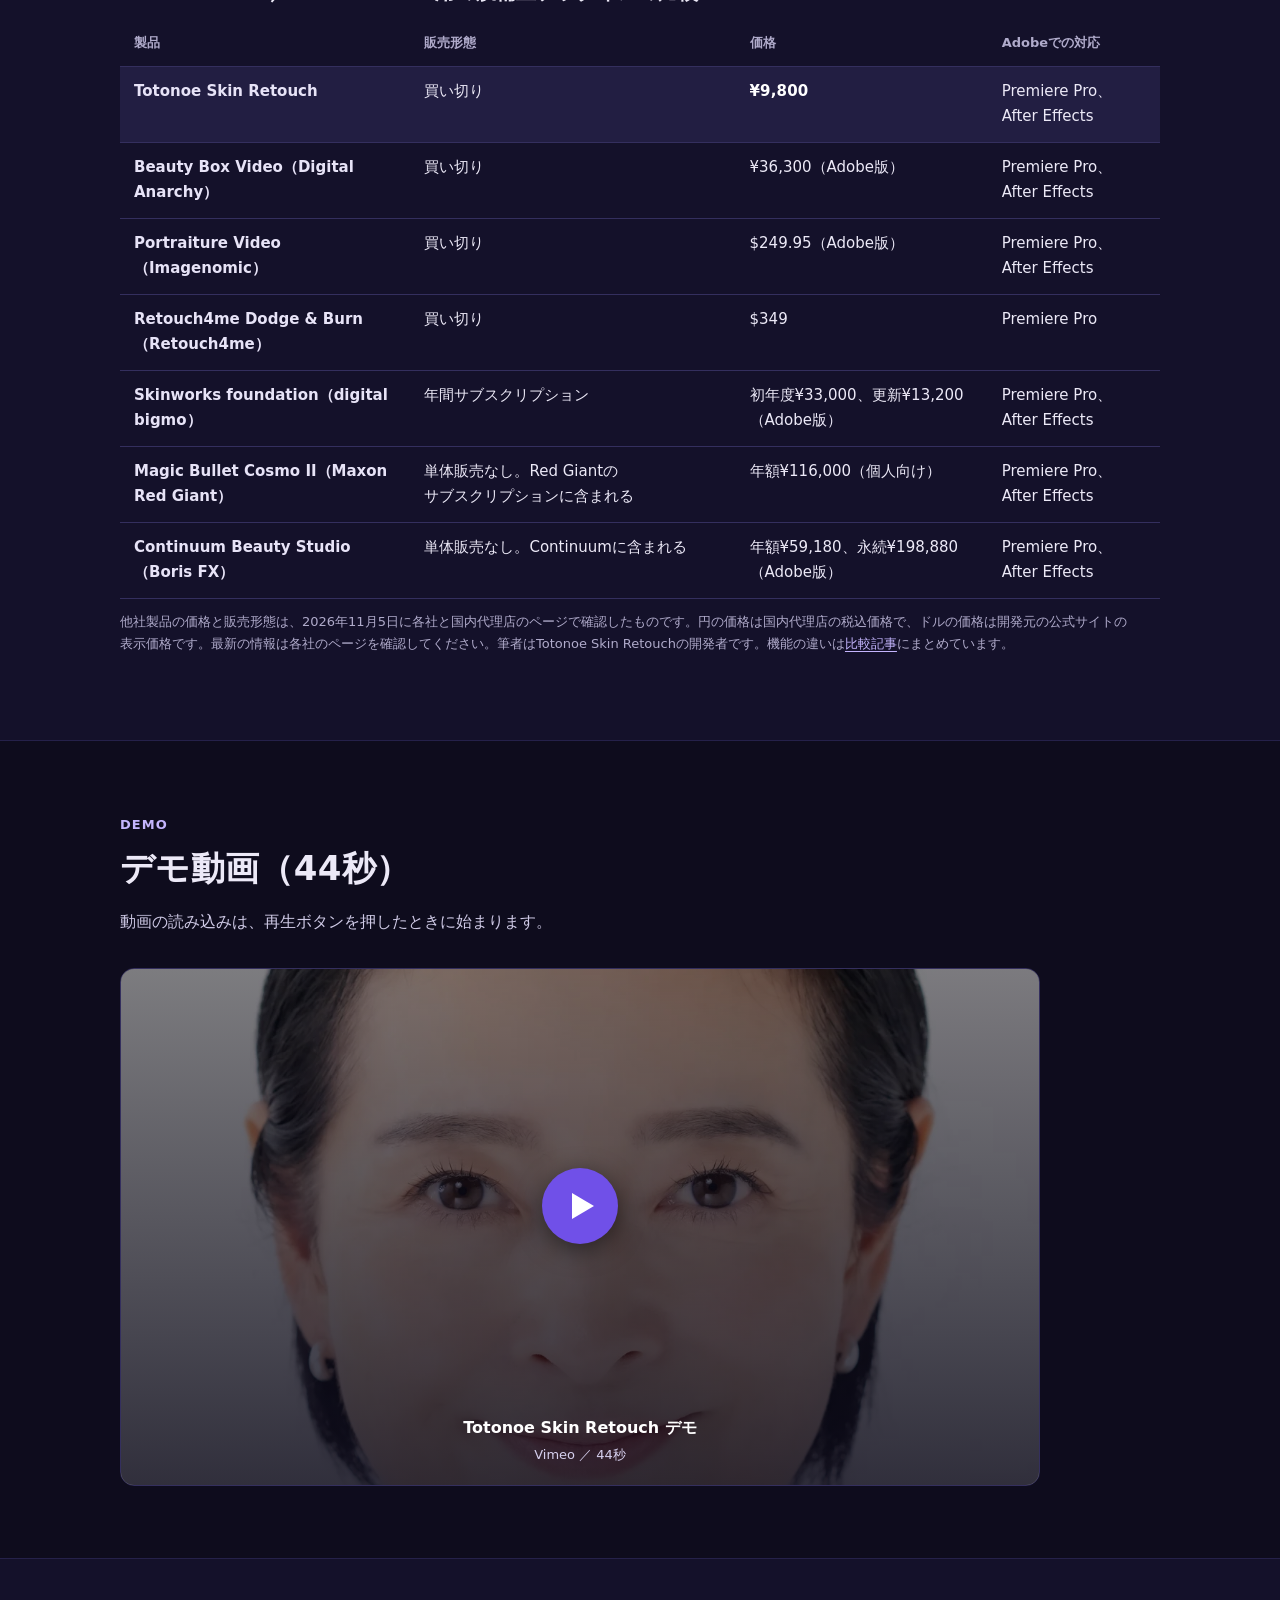
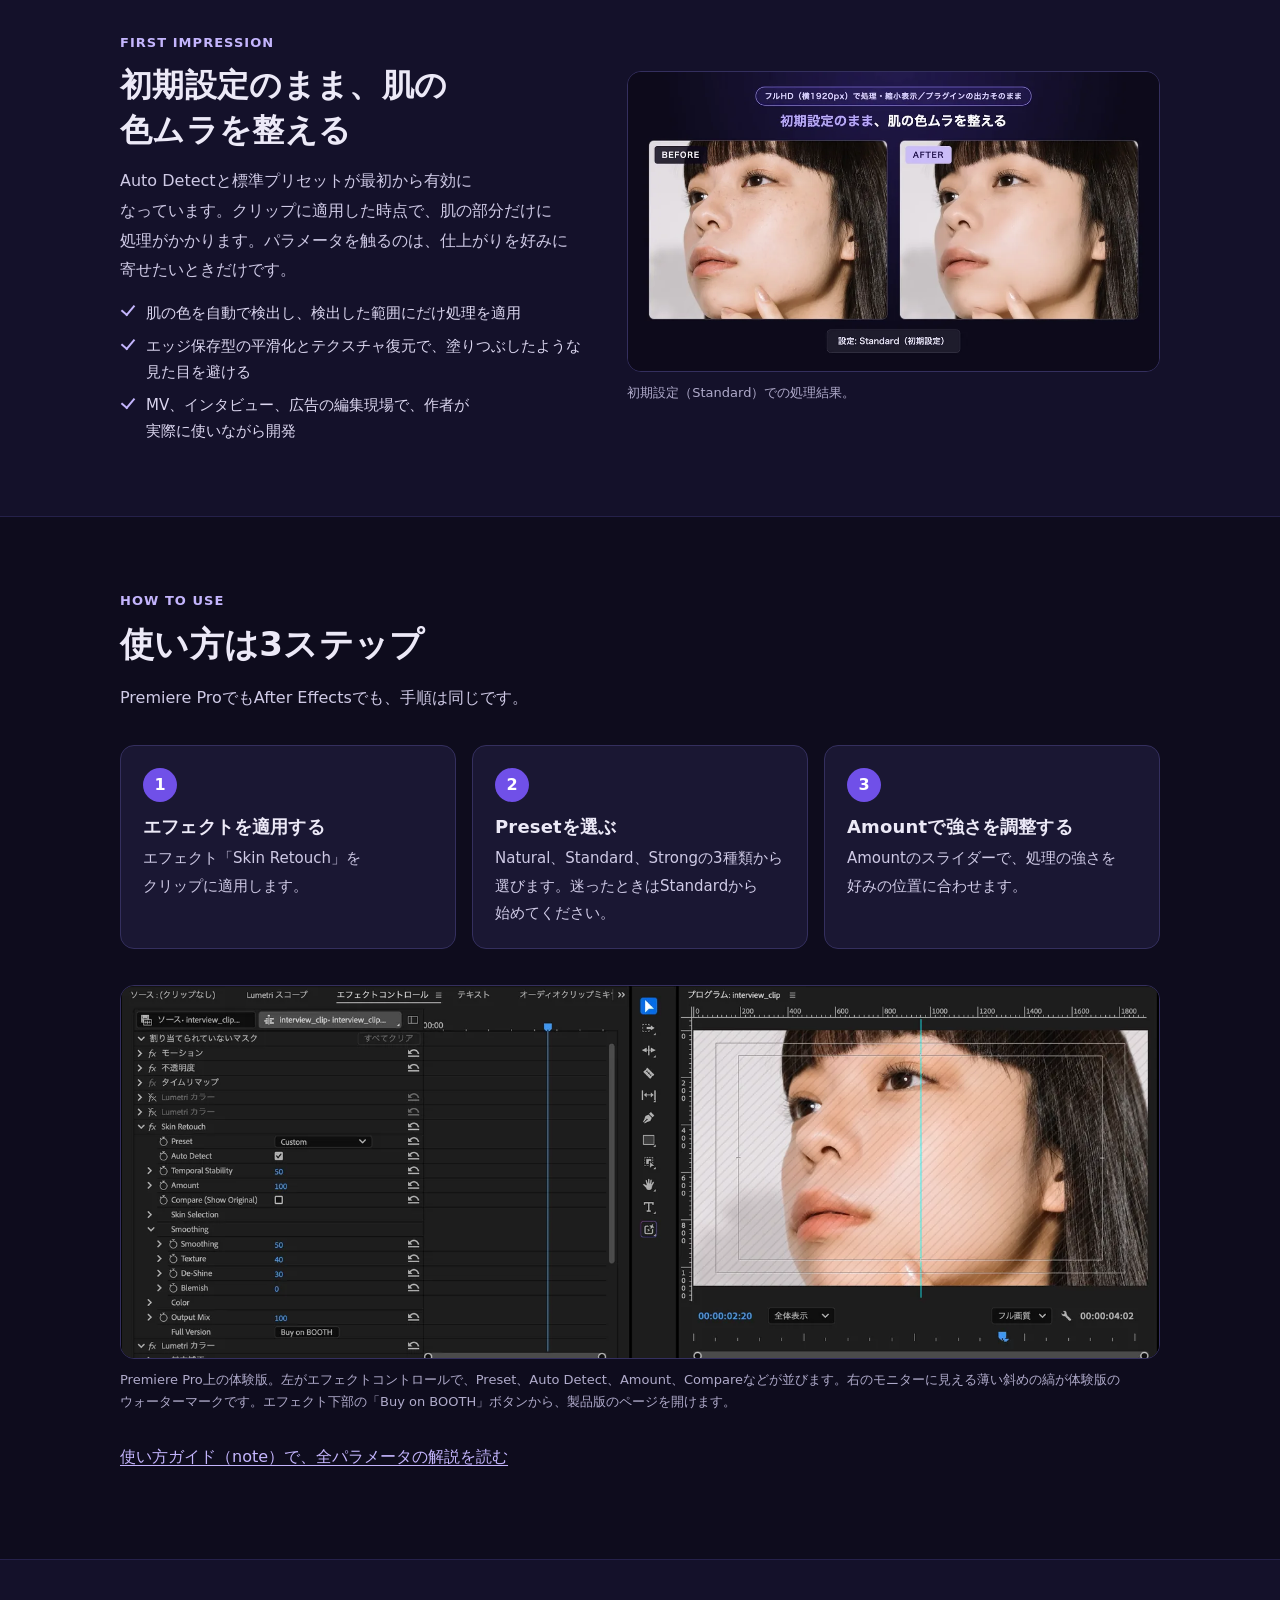
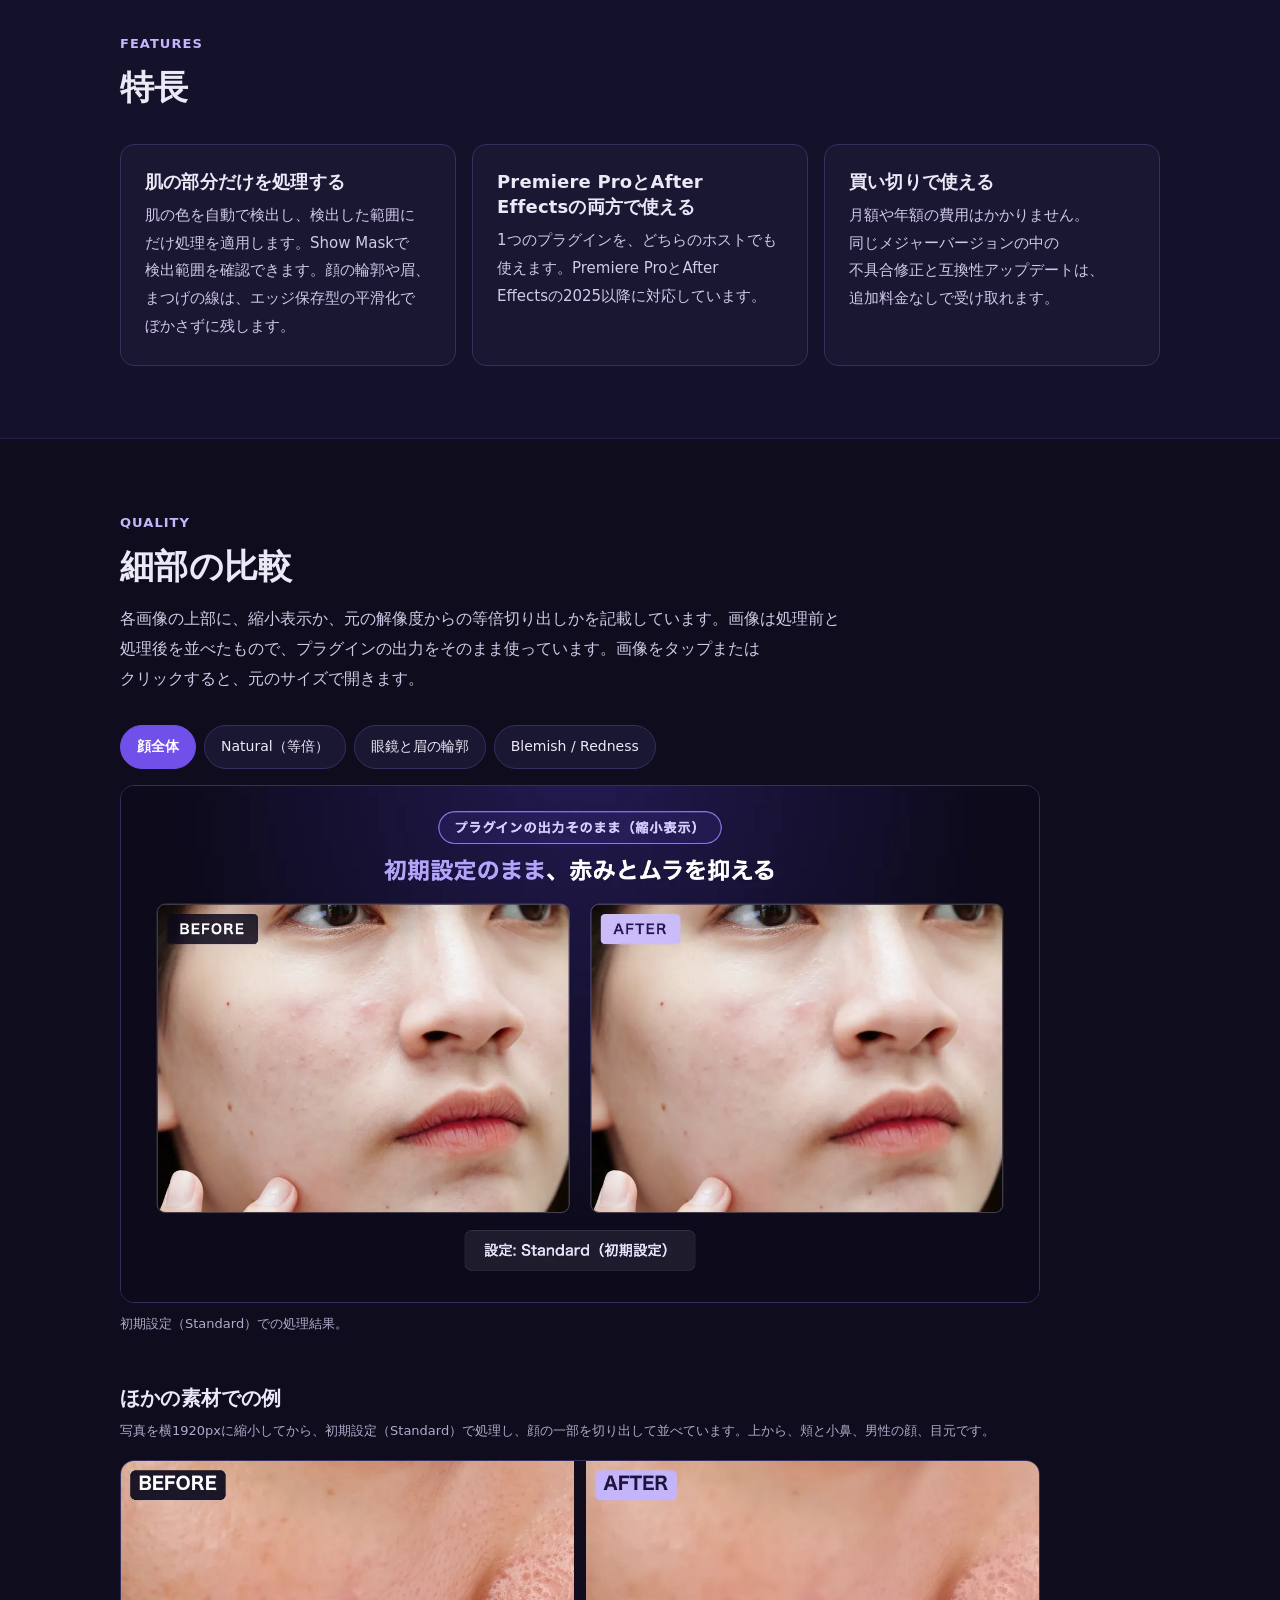
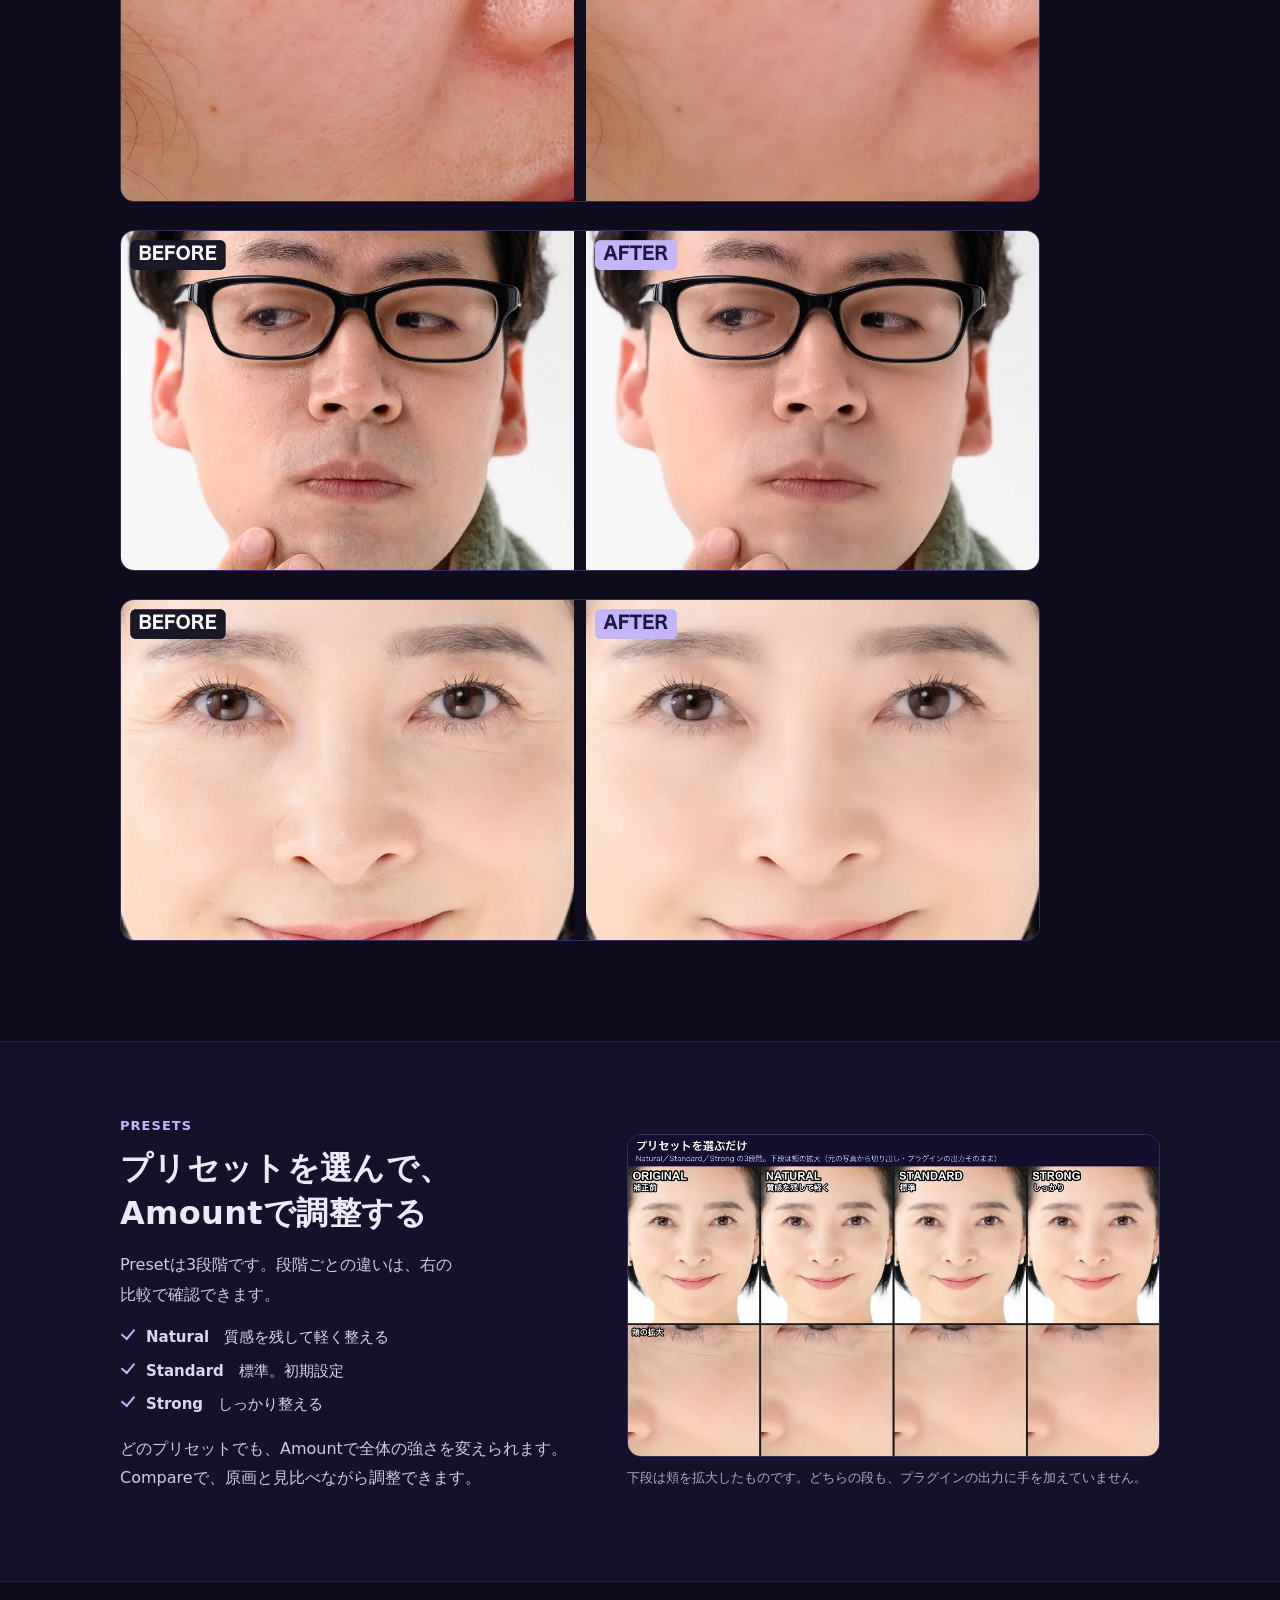
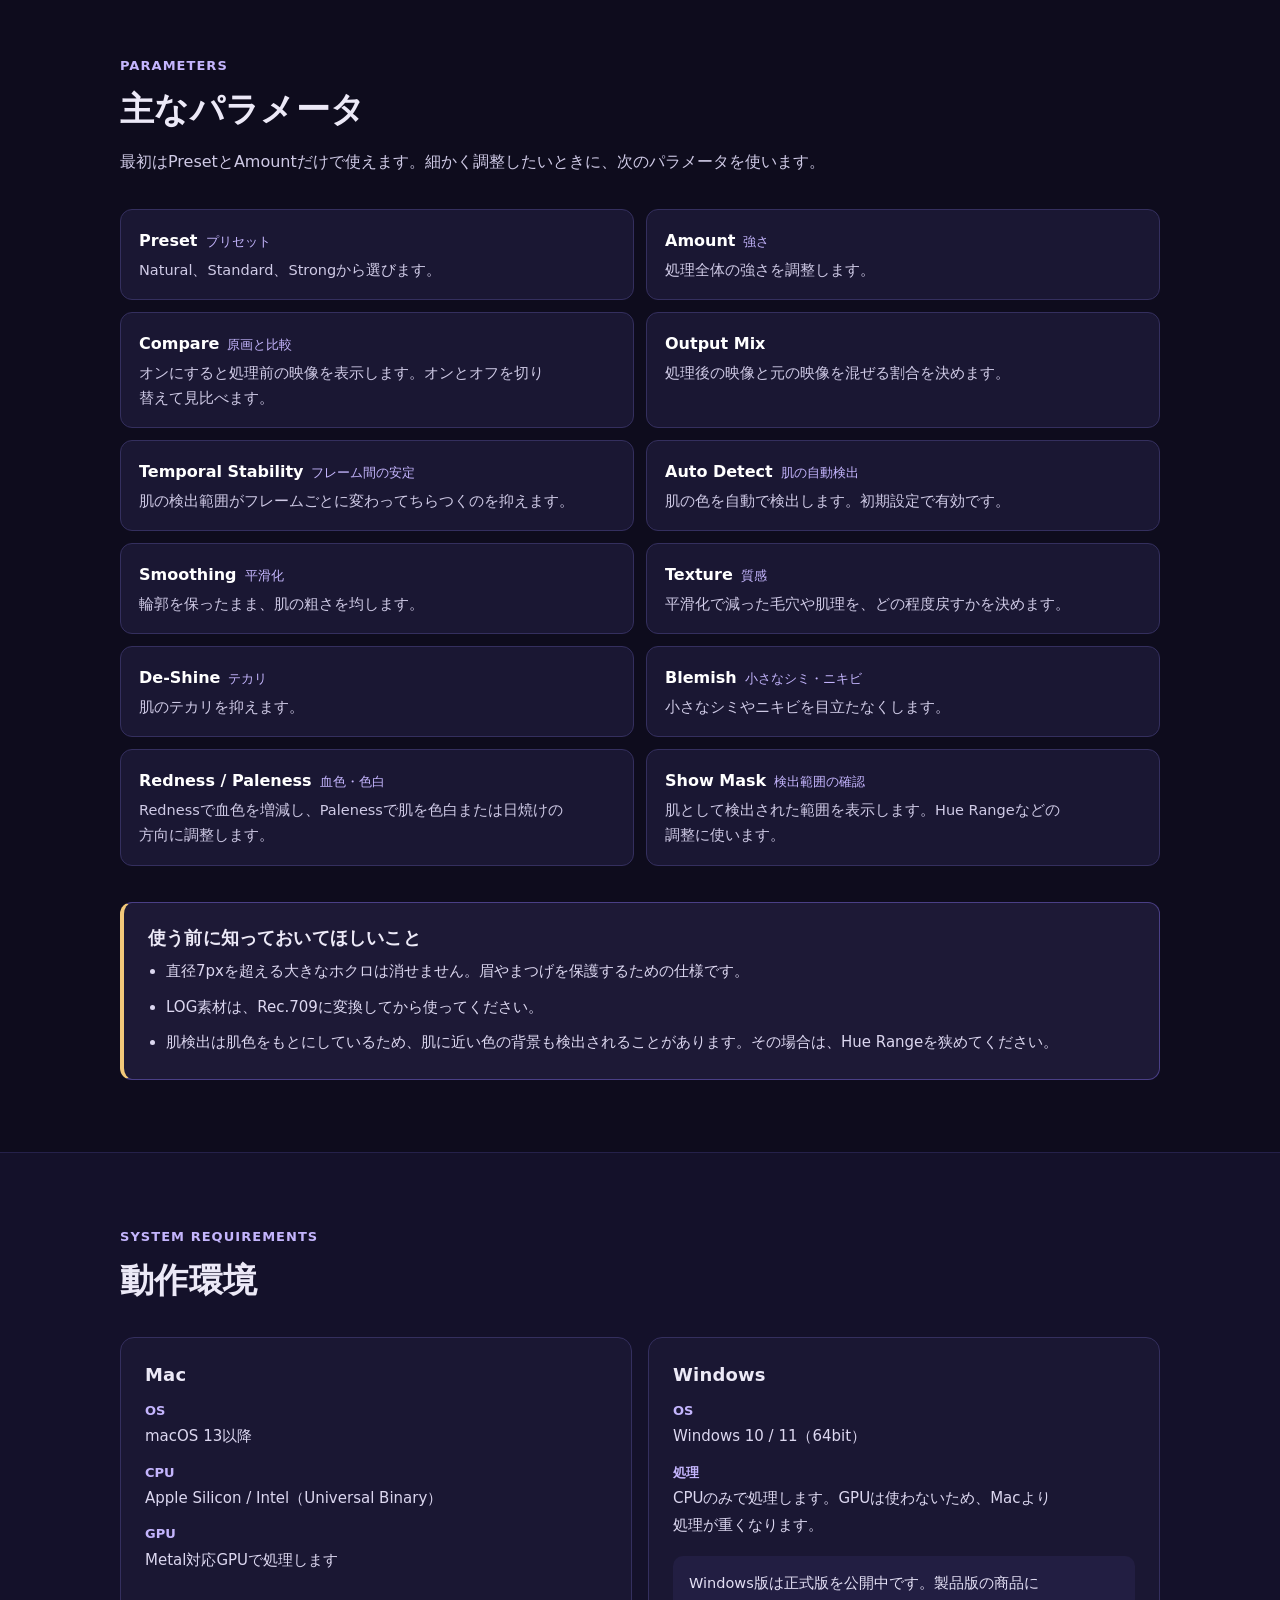
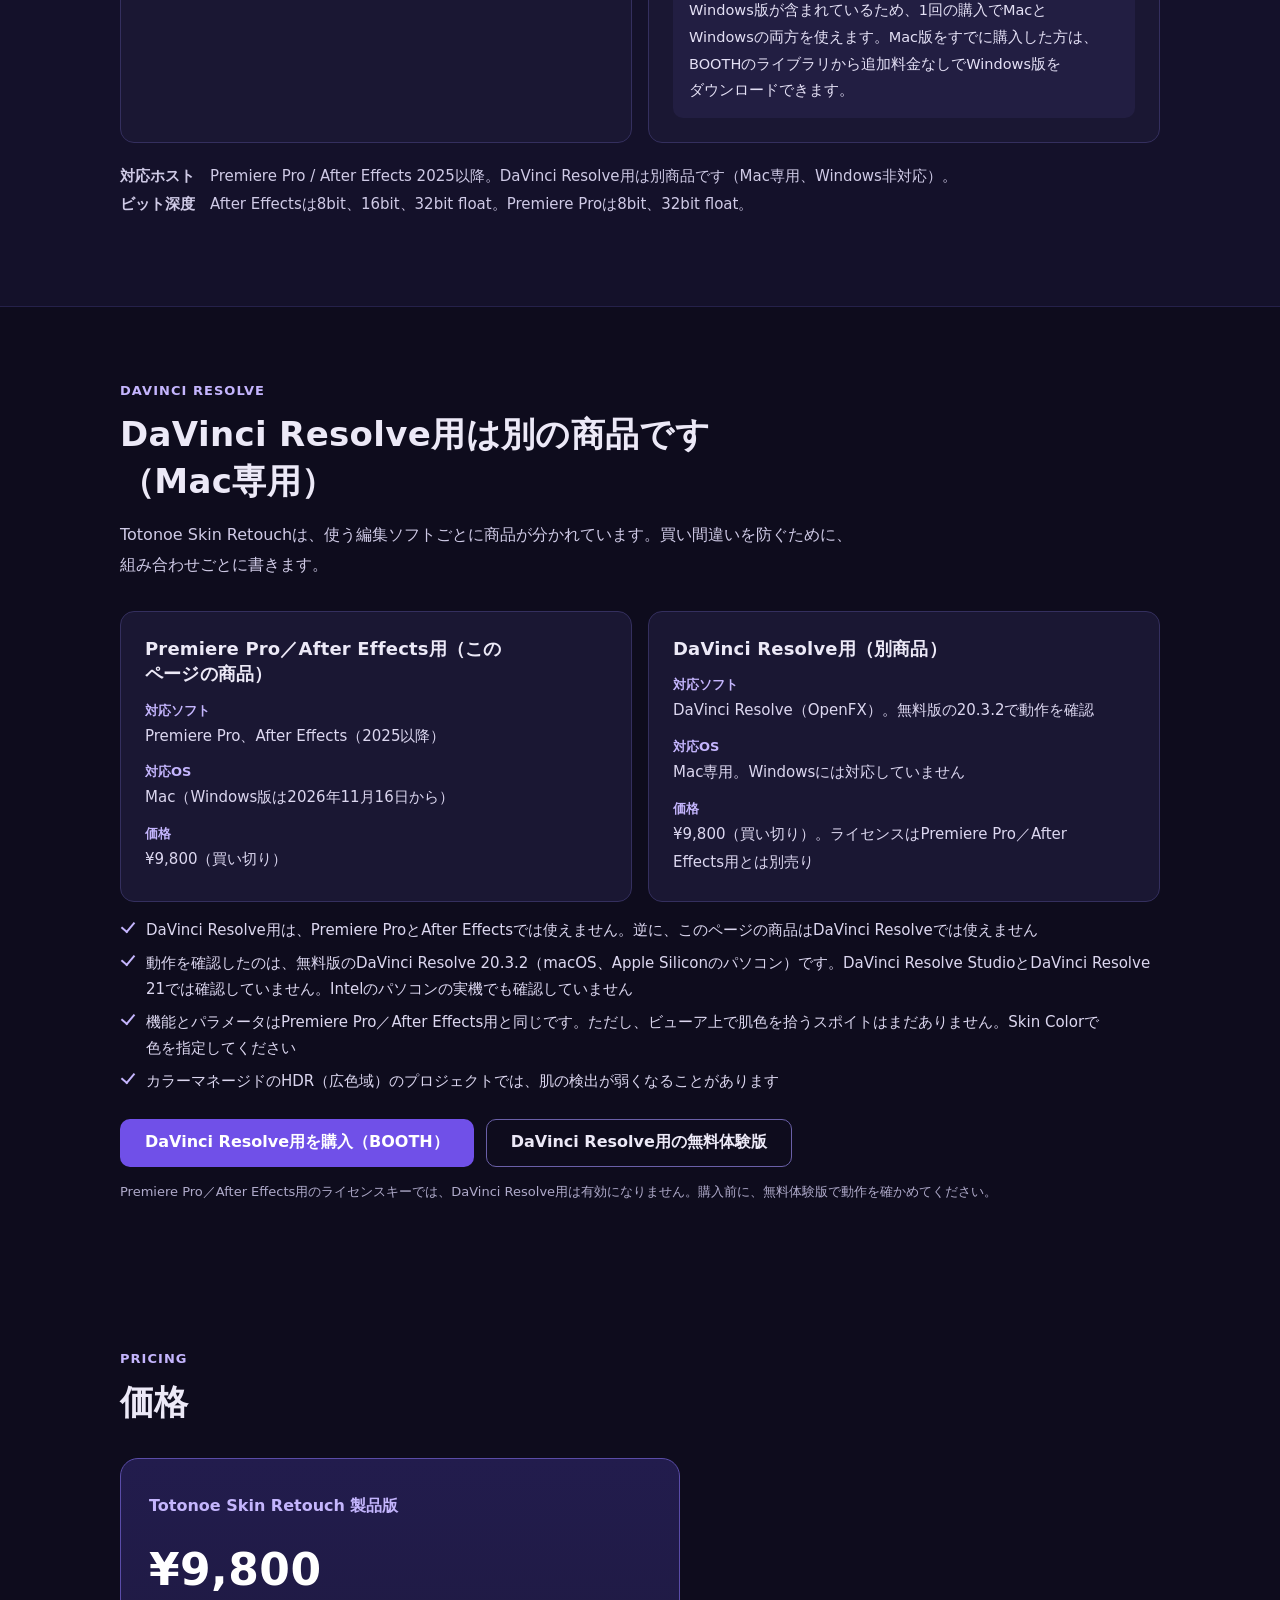
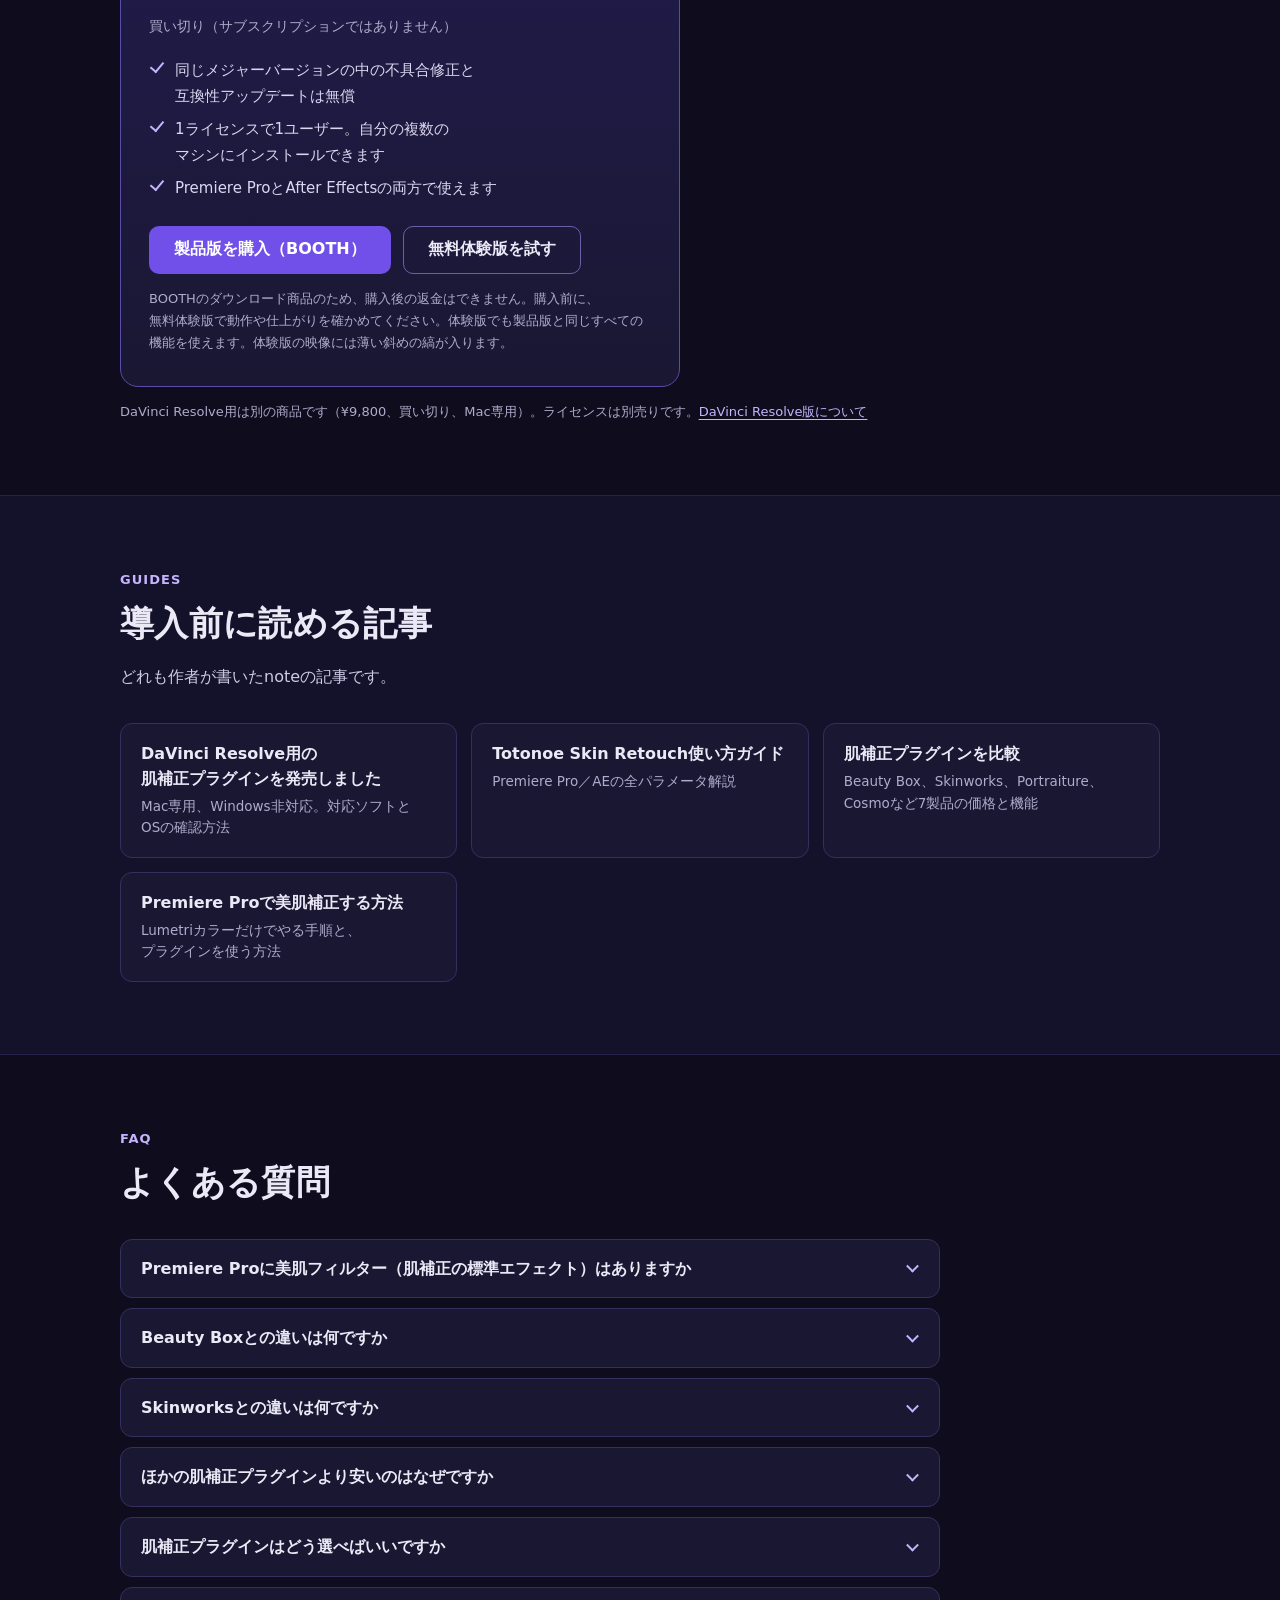
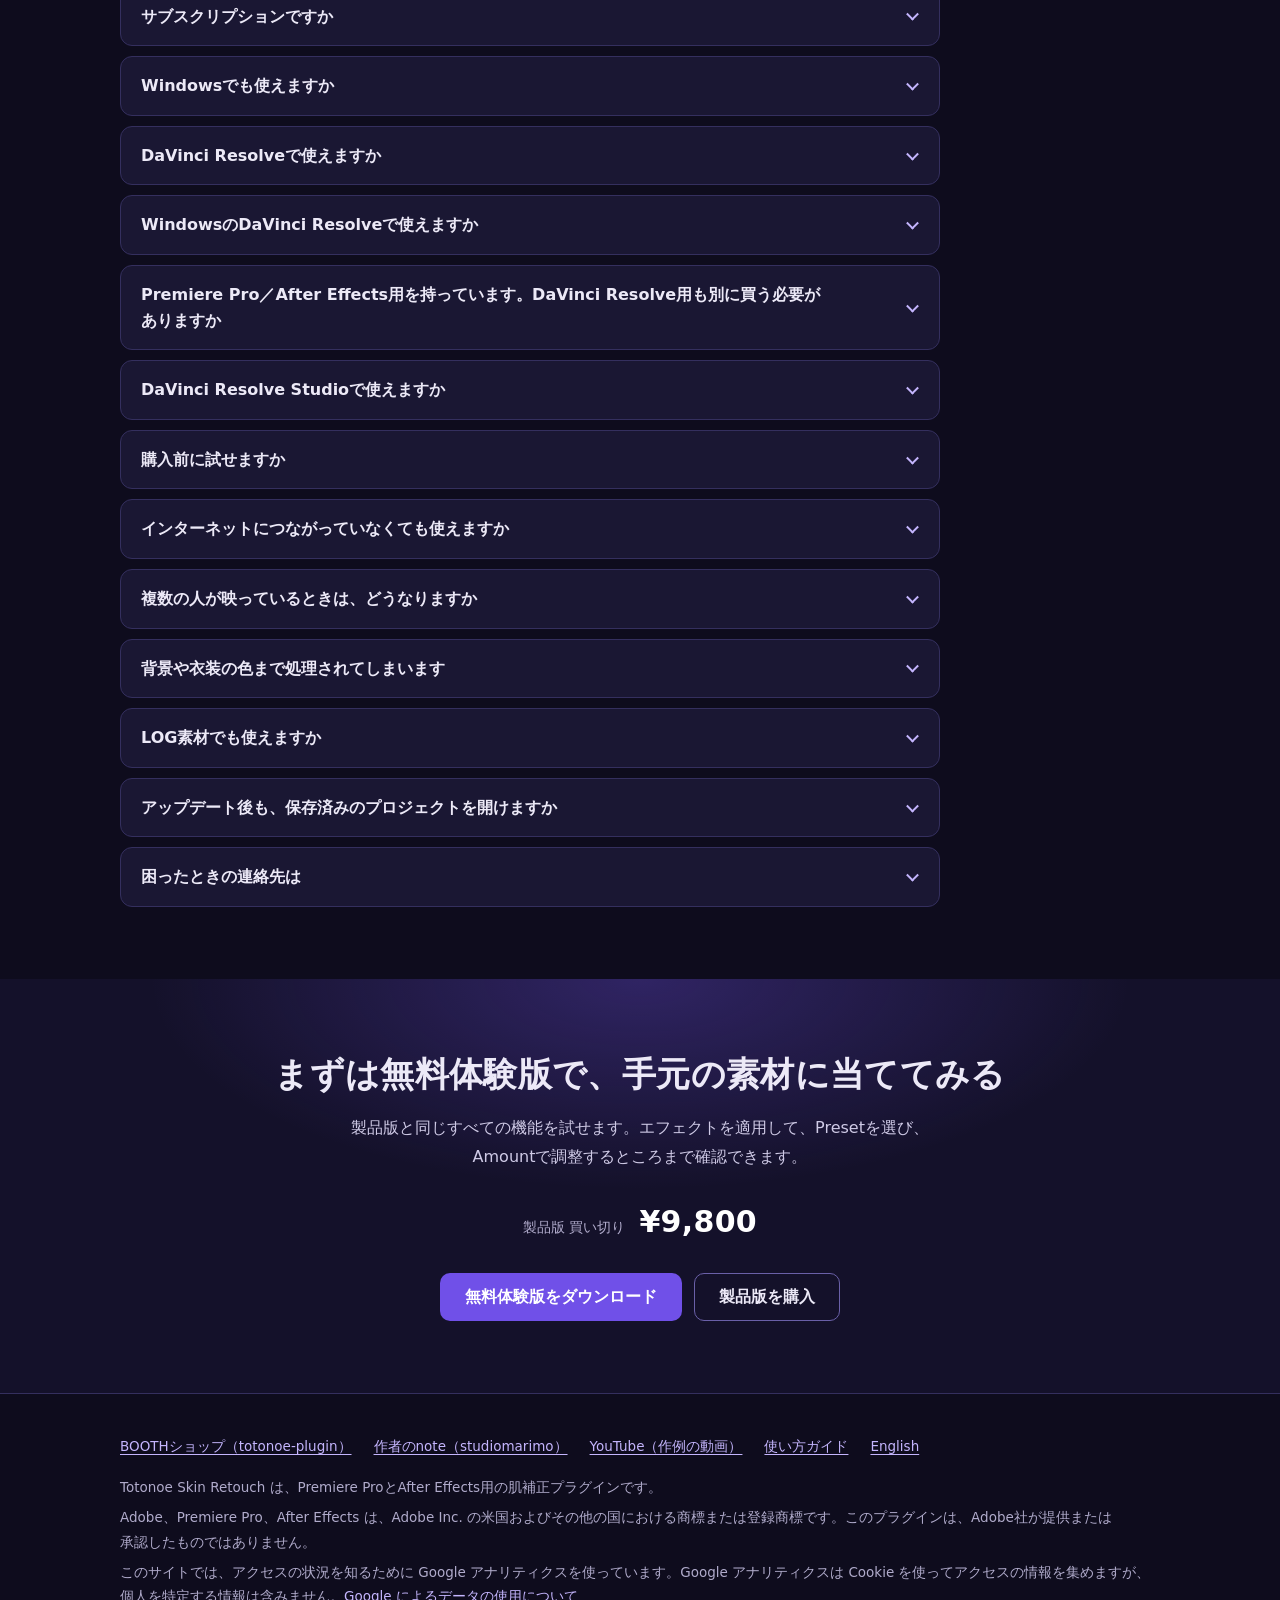
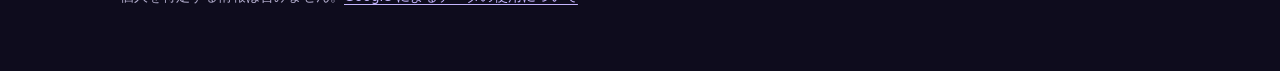
==== commit f88a3674: "LP: Resolve 版の note 告知記事を関連記事と llms.txt に追加 Co-Authored-By: Claude Opus 5.5 <noreply@anthropic.com>" ====
--- a/index.html
+++ b/index.html
@@ -678,6 +678,10 @@
       <p>どれも作者が書いたnoteの記事です。</p>
     </div>
     <div class="link-cards">
+      <a class="link-card" href="https://note.com/studiomarimo/n/n0150a8e299b0" rel="noopener">
+        <strong>DaVinci Resolve用の肌補正プラグインを発売しました</strong>
+        <span>Mac専用、Windows非対応。対応ソフトとOSの確認方法</span>
+      </a>
       <a class="link-card" href="https://note.com/studiomarimo/n/n4d90fd2467b5" rel="noopener">
         <strong>Totonoe Skin Retouch使い方ガイド</strong>
         <span>Premiere Pro／AEの全パラメータ解説</span>
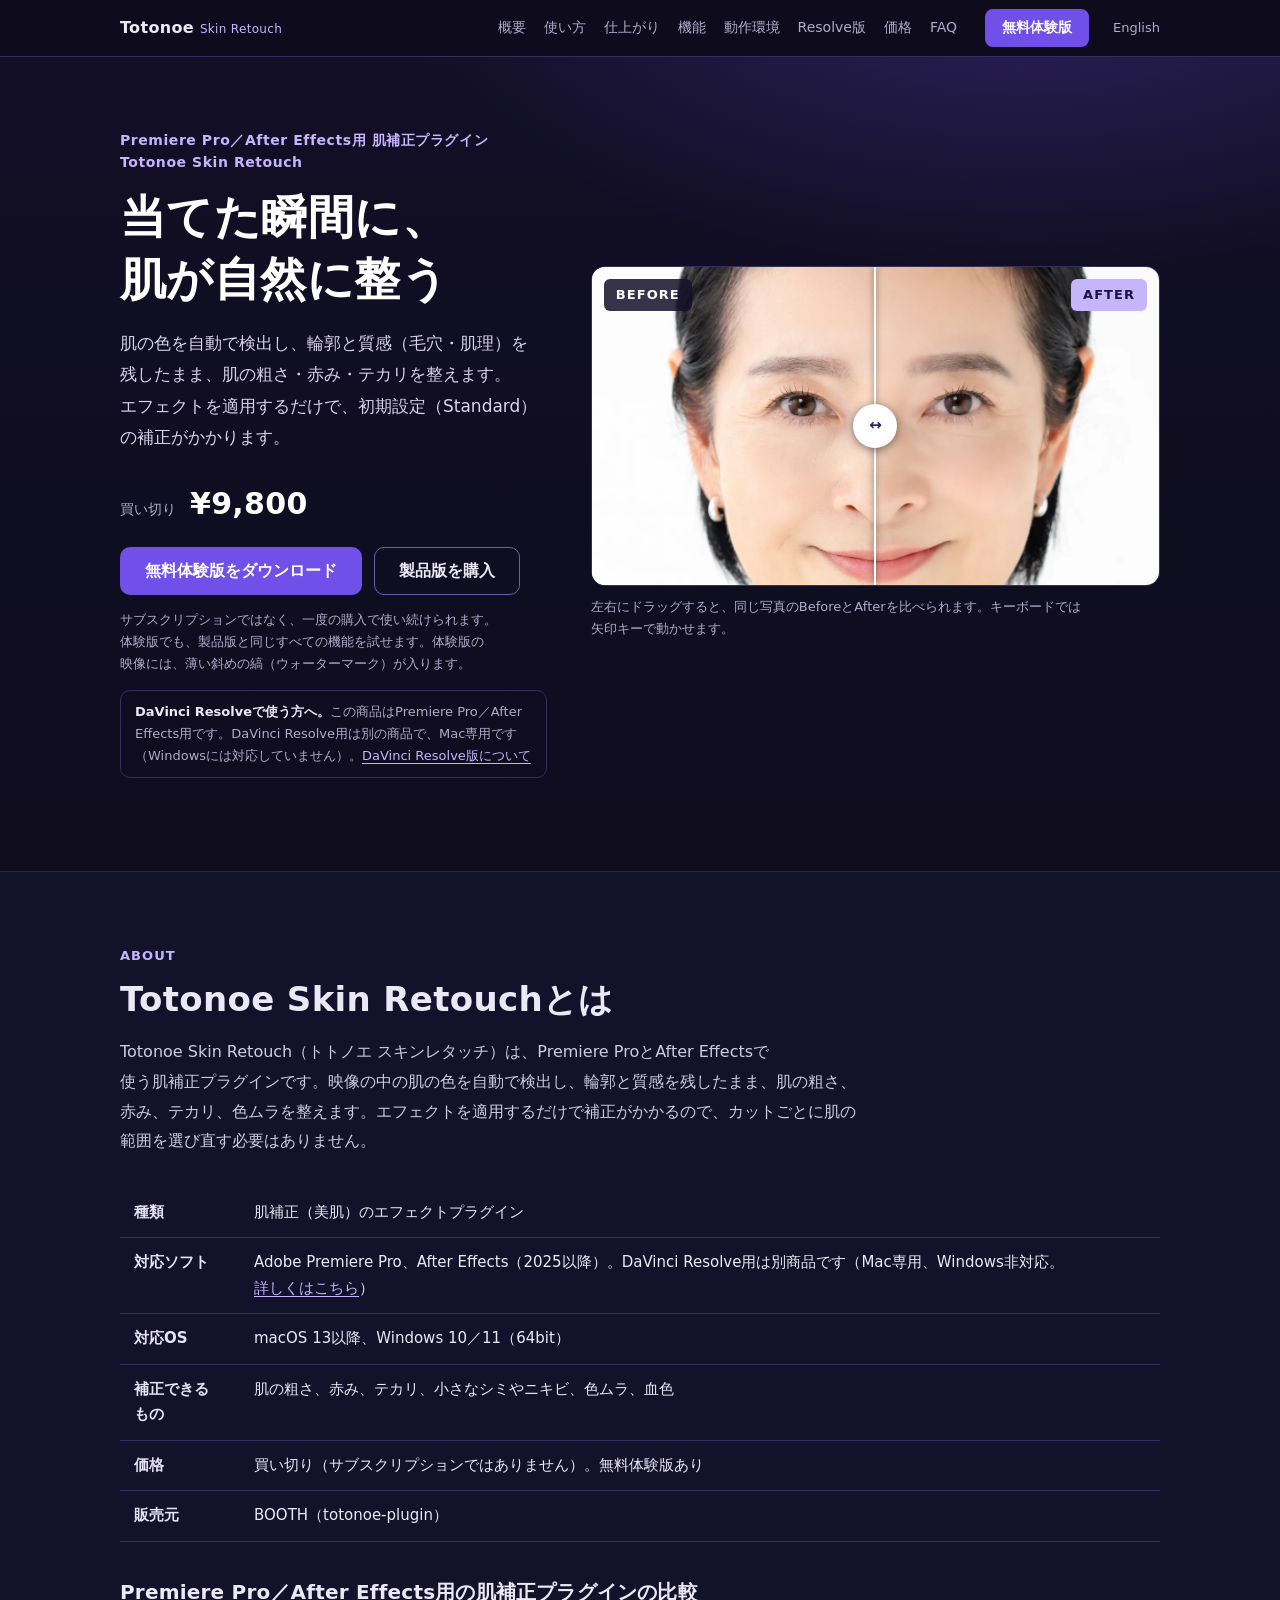
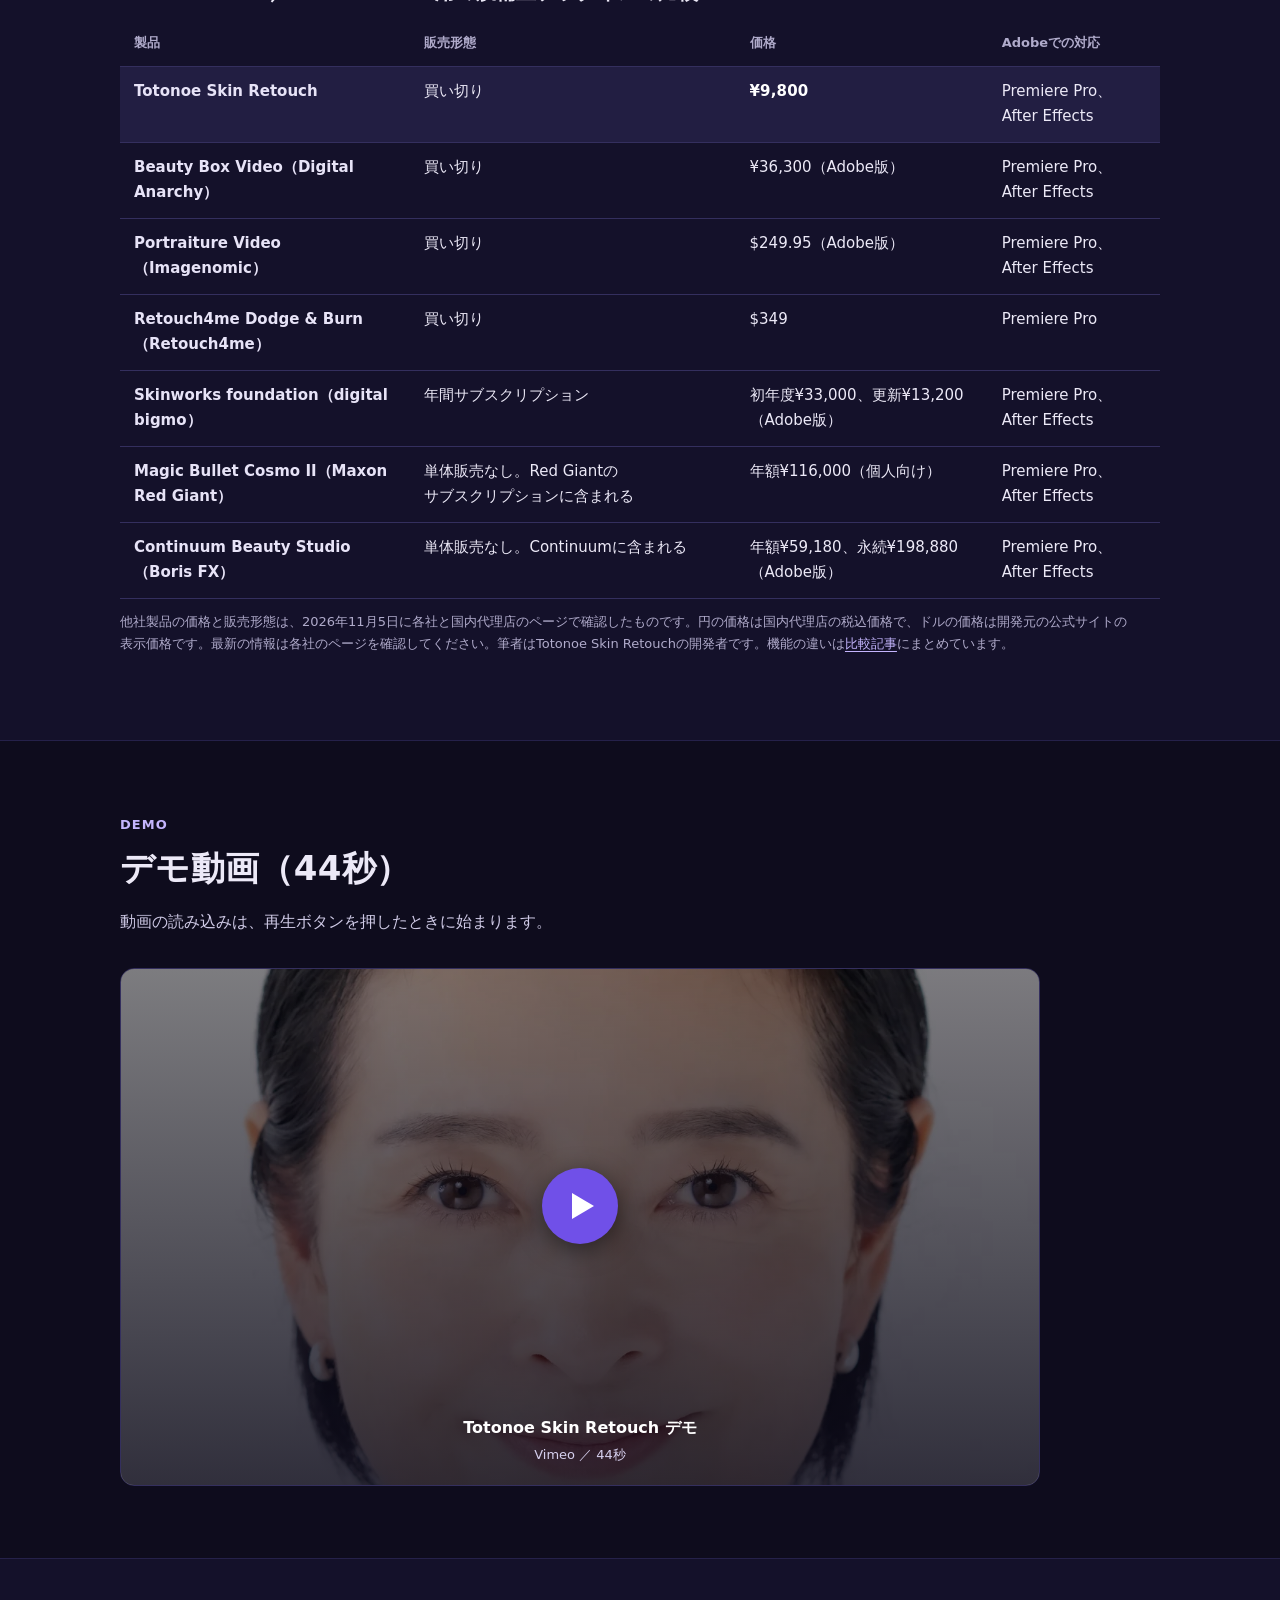
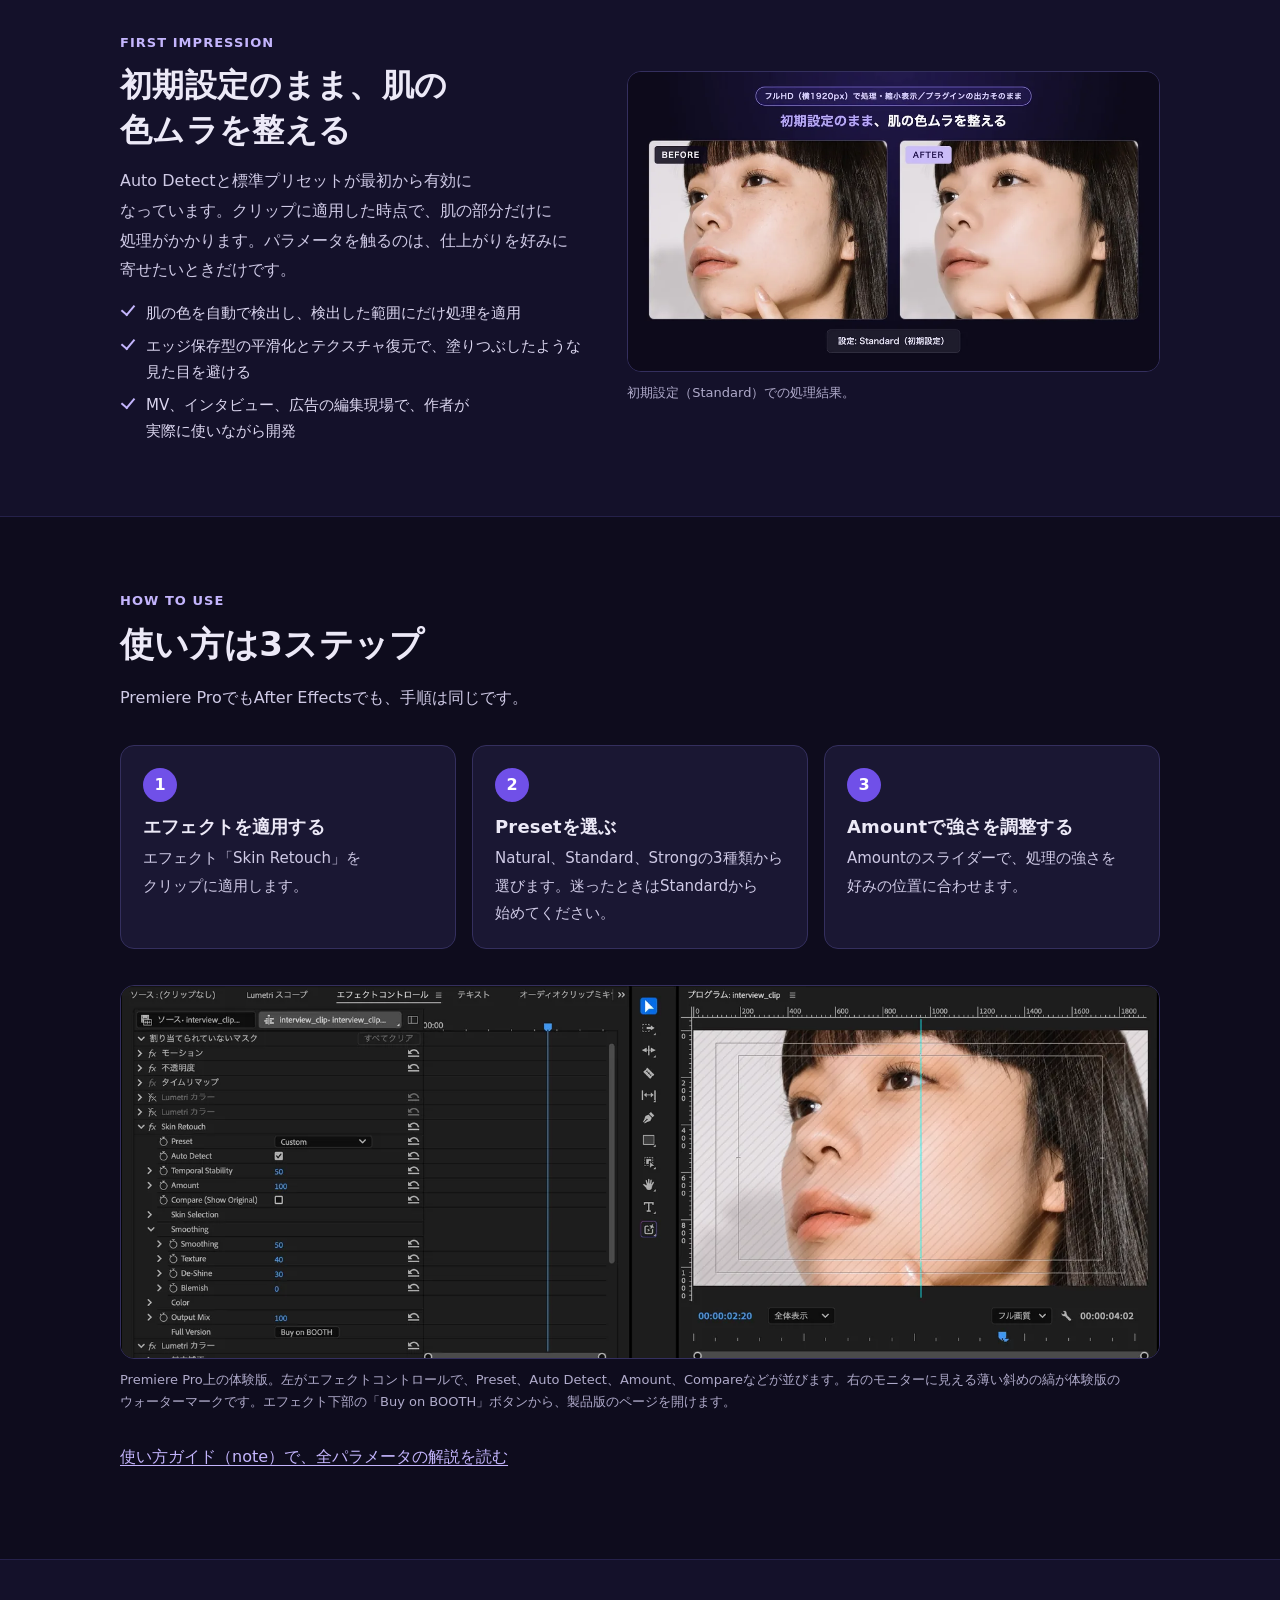
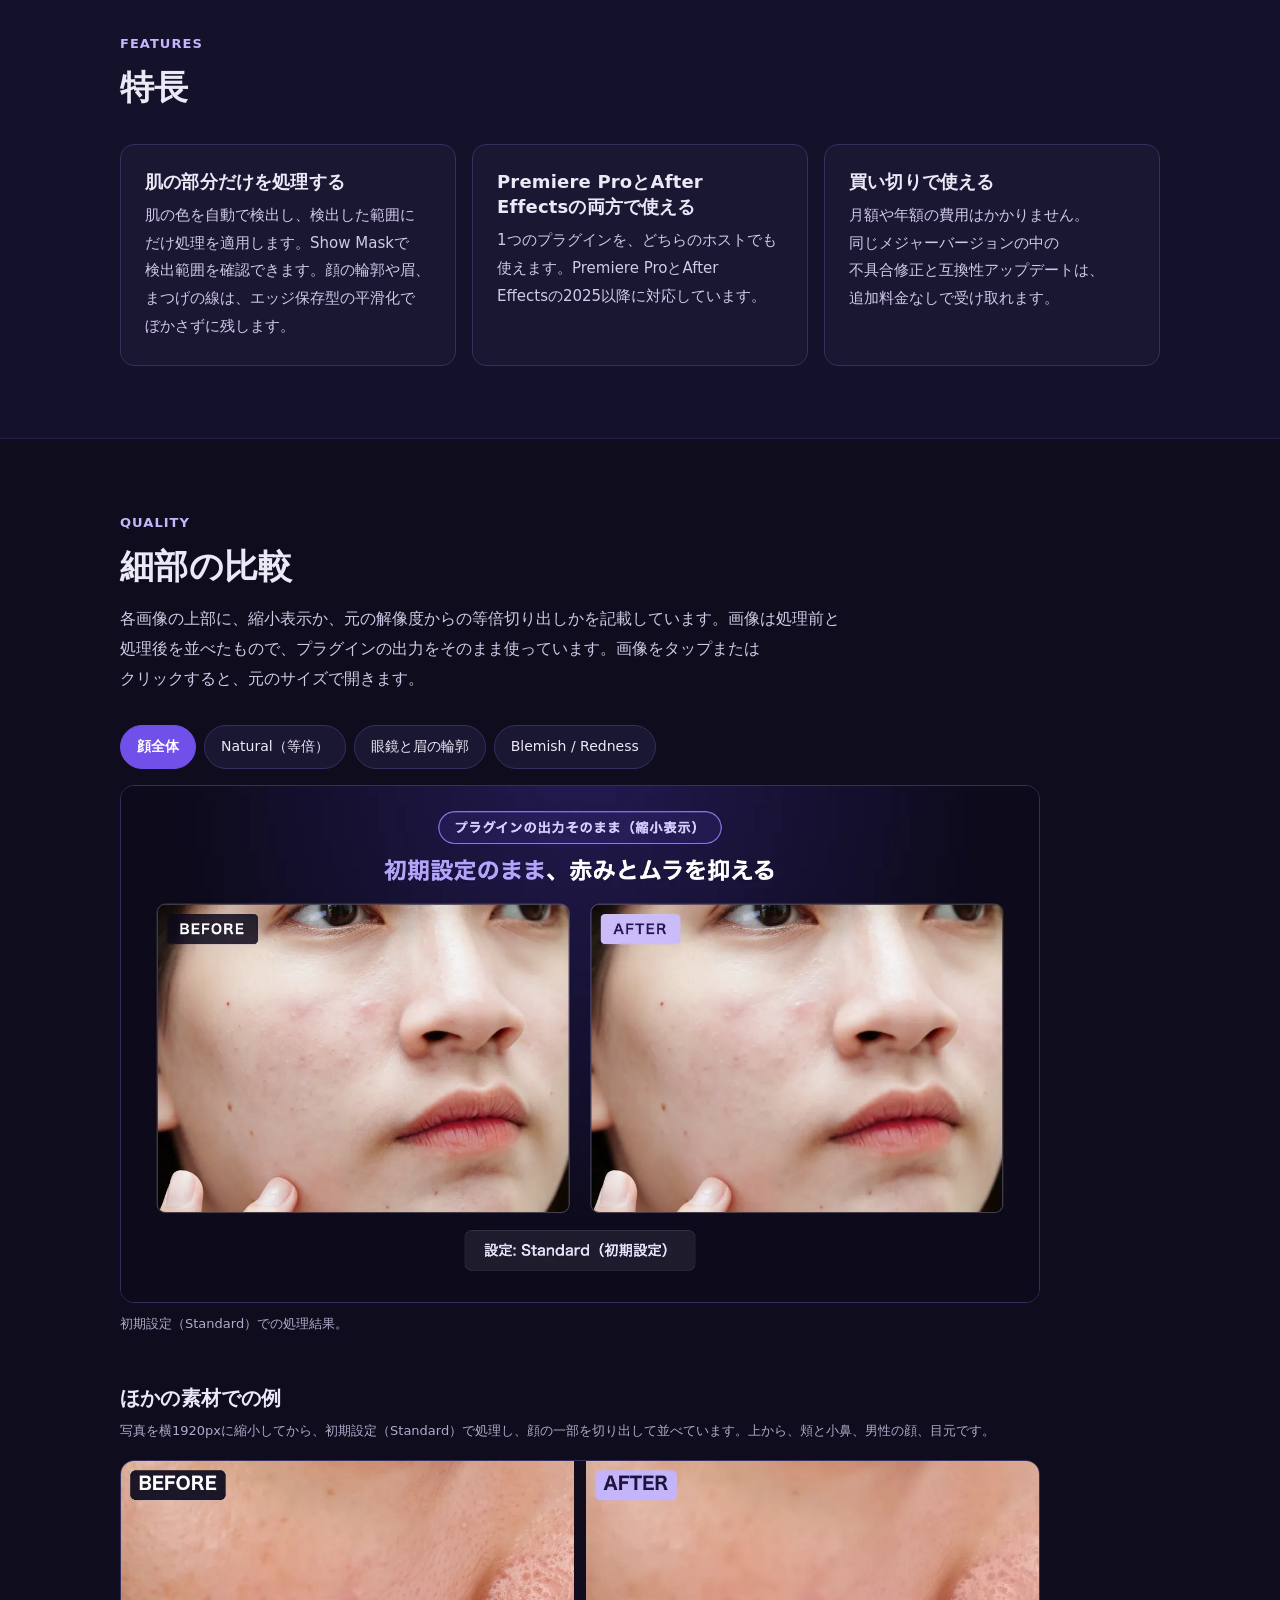
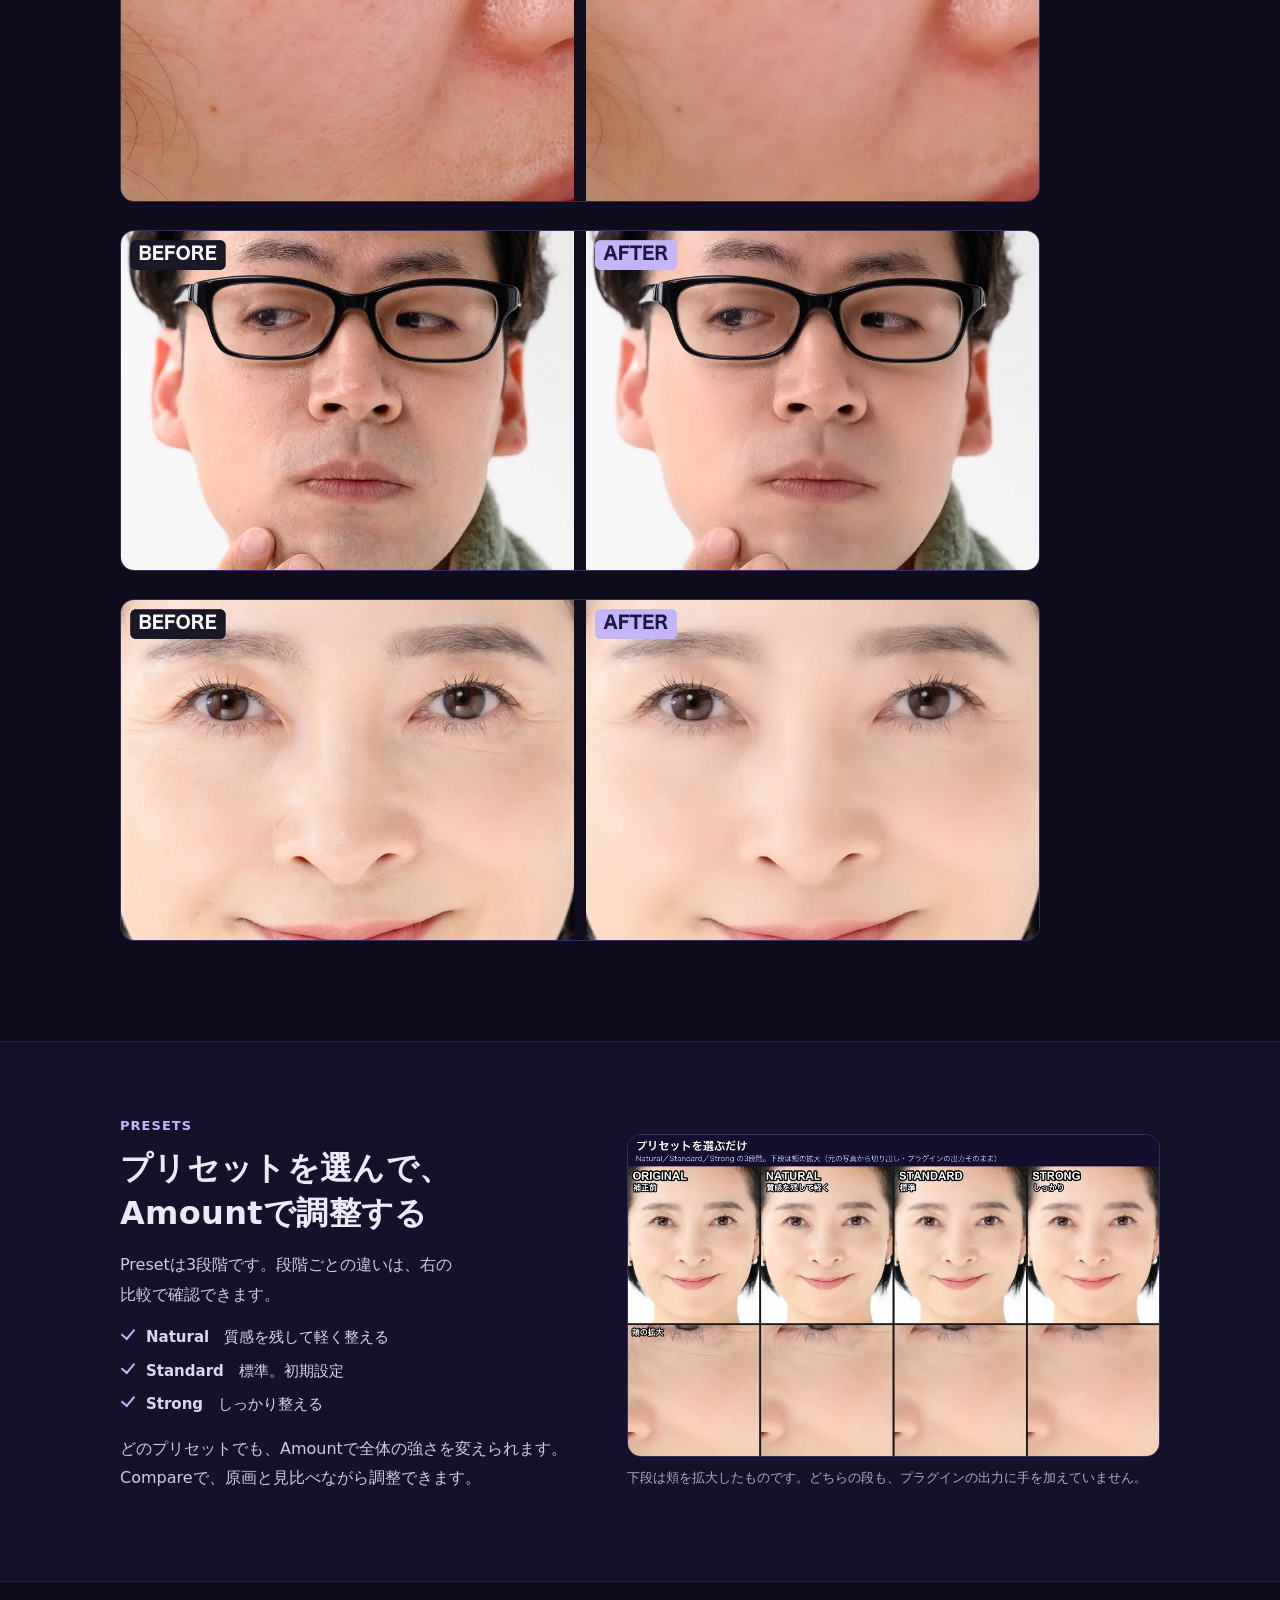
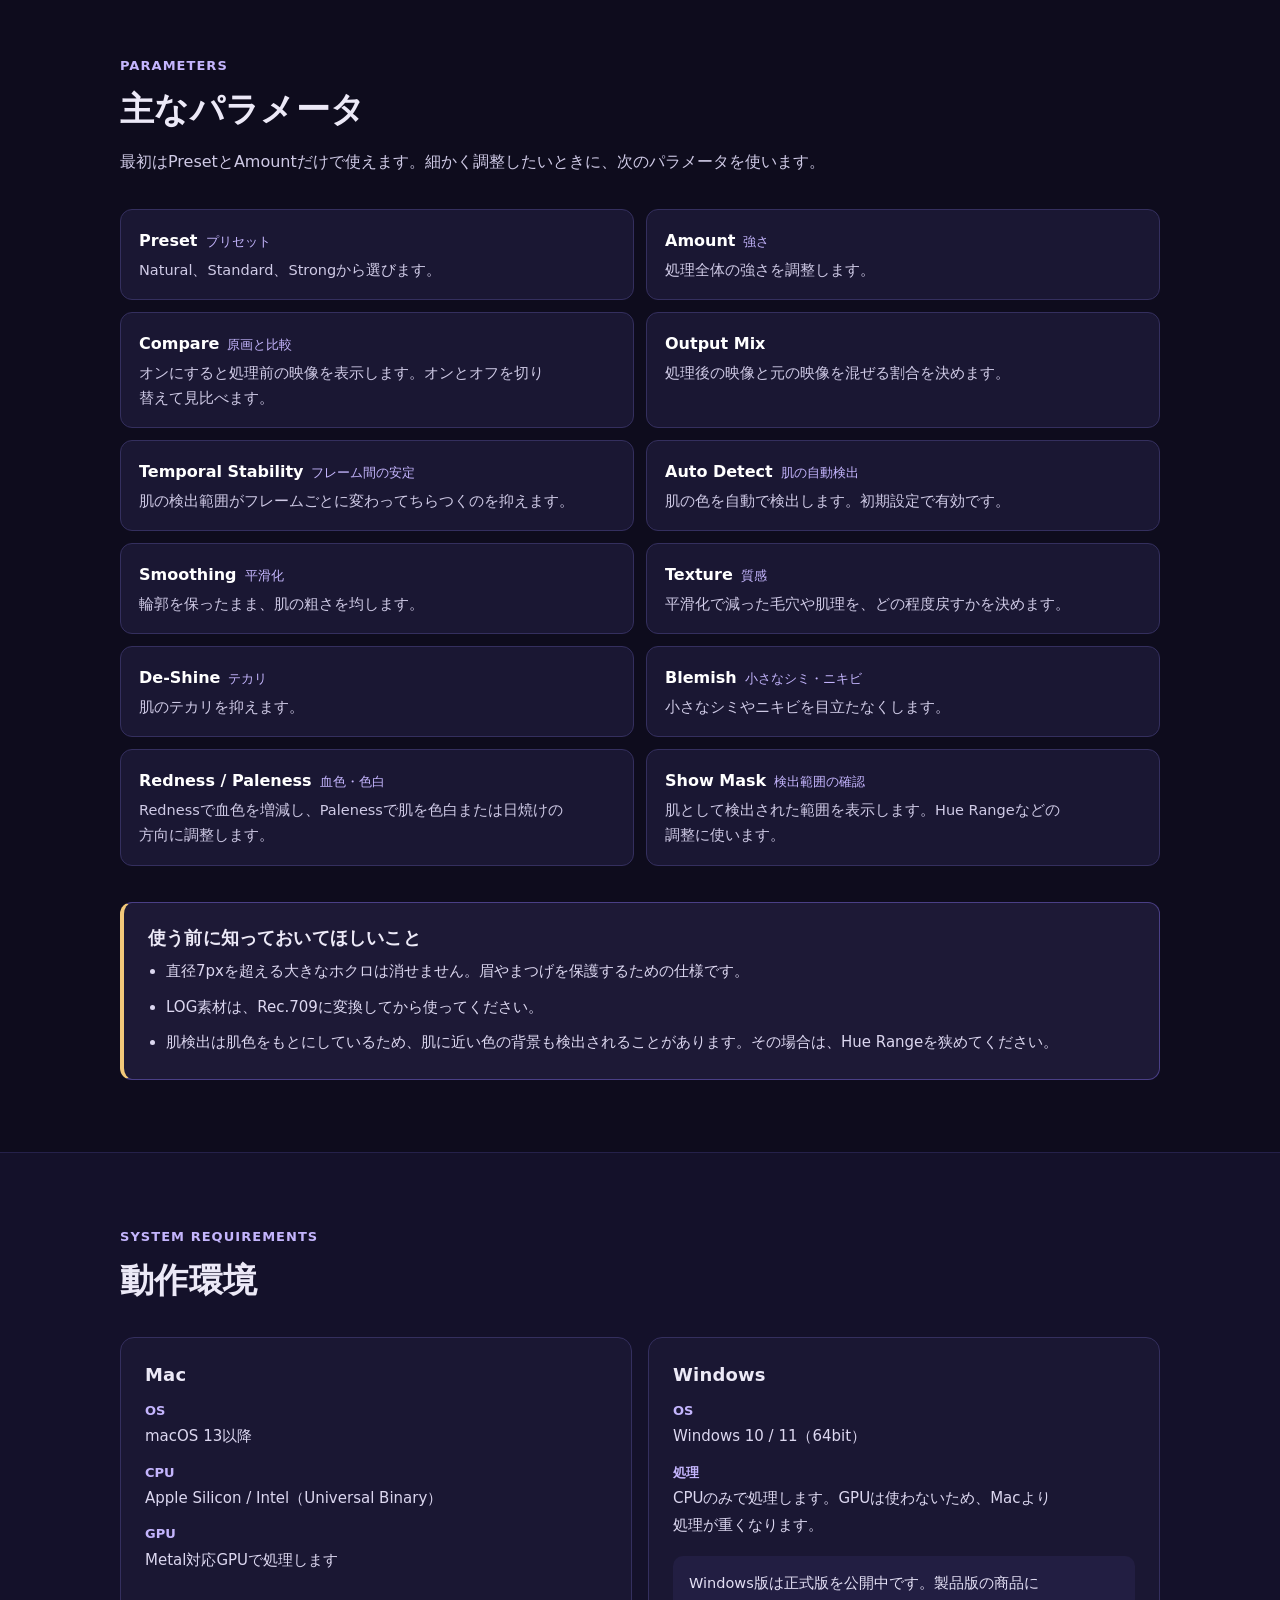
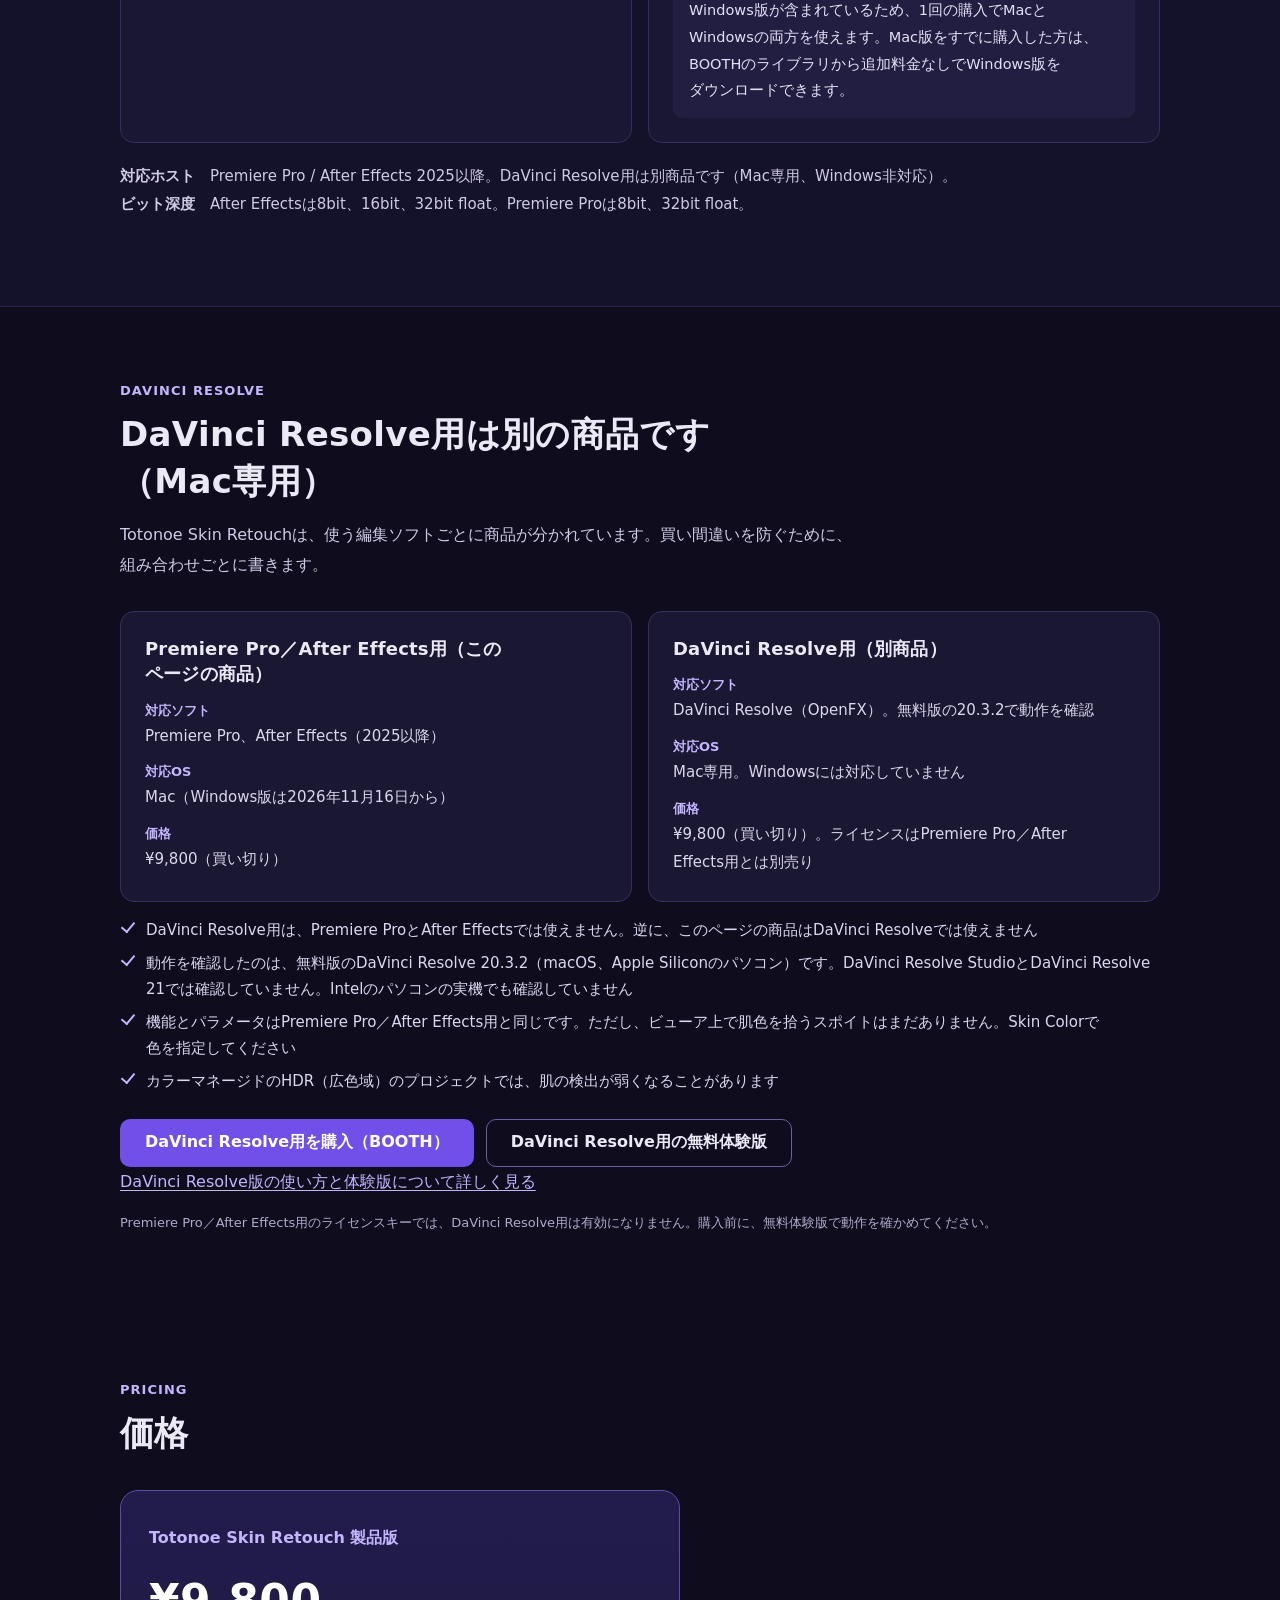
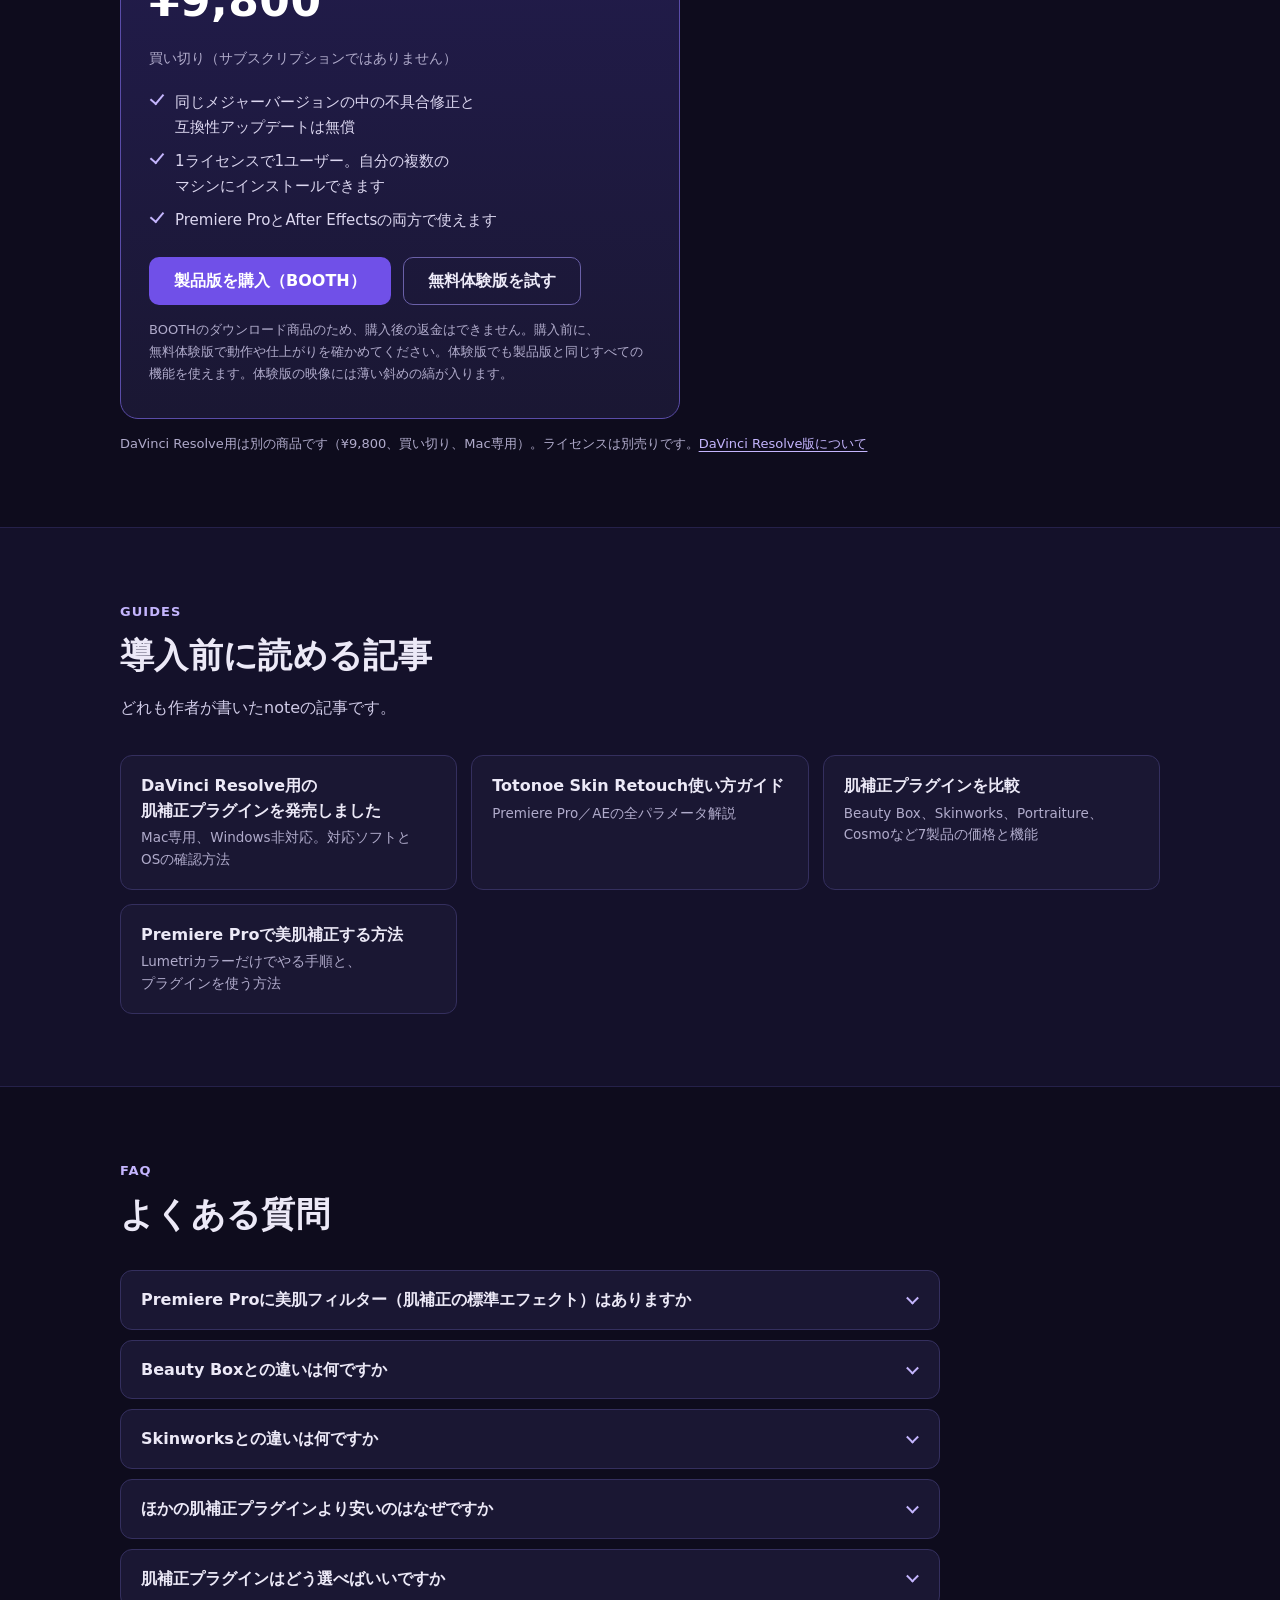
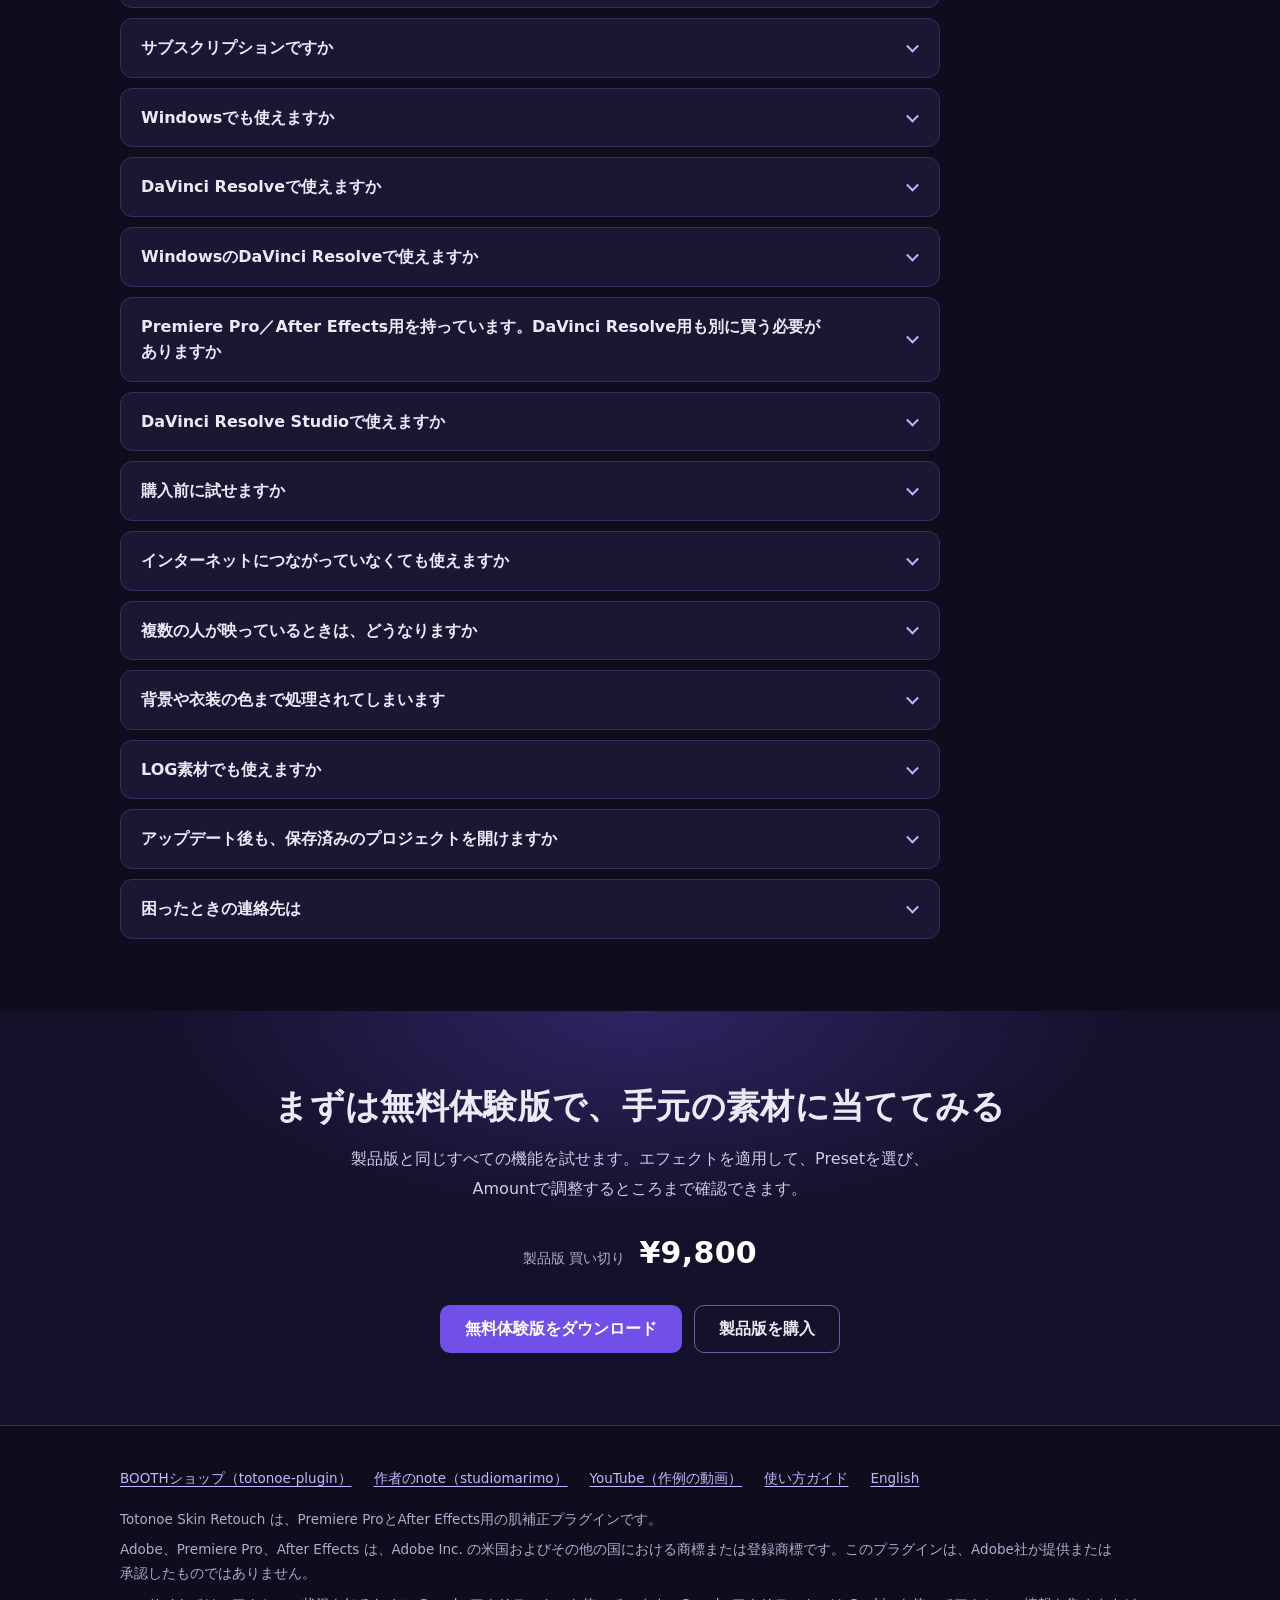
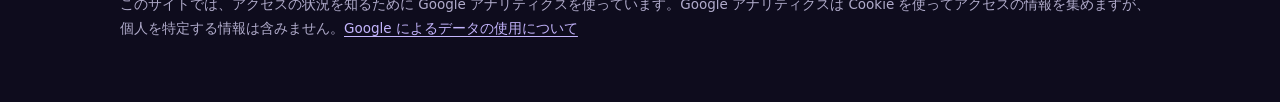
==== commit a7a01501: "Add Resolve landing page and click tracking" ====
--- a/index.html
+++ b/index.html
@@ -638,6 +638,7 @@
       <a class="btn btn-primary" href="https://totonoe-plugin.booth.pm/items/9143928" rel="noopener">DaVinci Resolve用を購入（BOOTH）</a>
       <a class="btn btn-ghost" href="https://totonoe-plugin.booth.pm/items/9143931" rel="noopener">DaVinci Resolve用の無料体験版</a>
     </div>
+    <p><a href="resolve/">DaVinci Resolve版の使い方と体験版について詳しく見る</a></p>
     <p class="hint">Premiere Pro／After Effects用のライセンスキーでは、DaVinci Resolve用は有効になりません。購入前に、無料体験版で動作を確かめてください。</p>
   </div>
 </section>
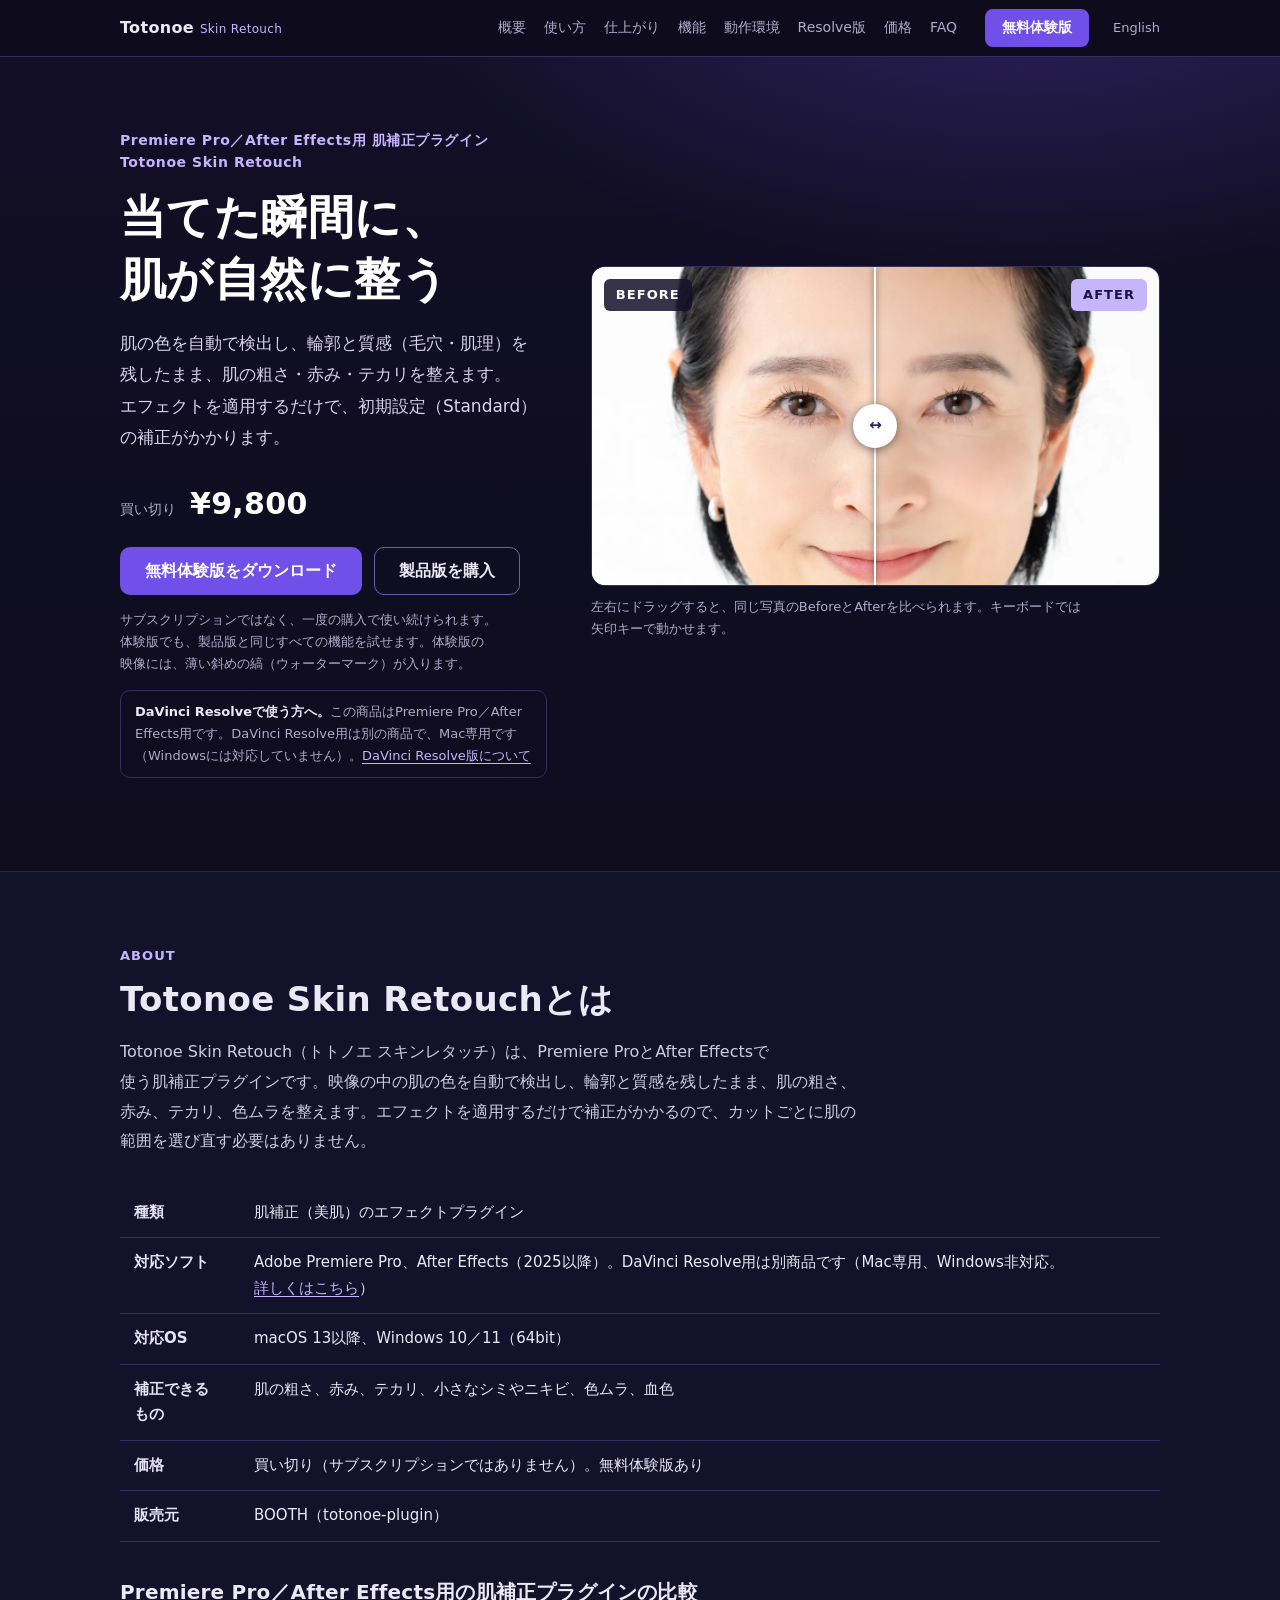
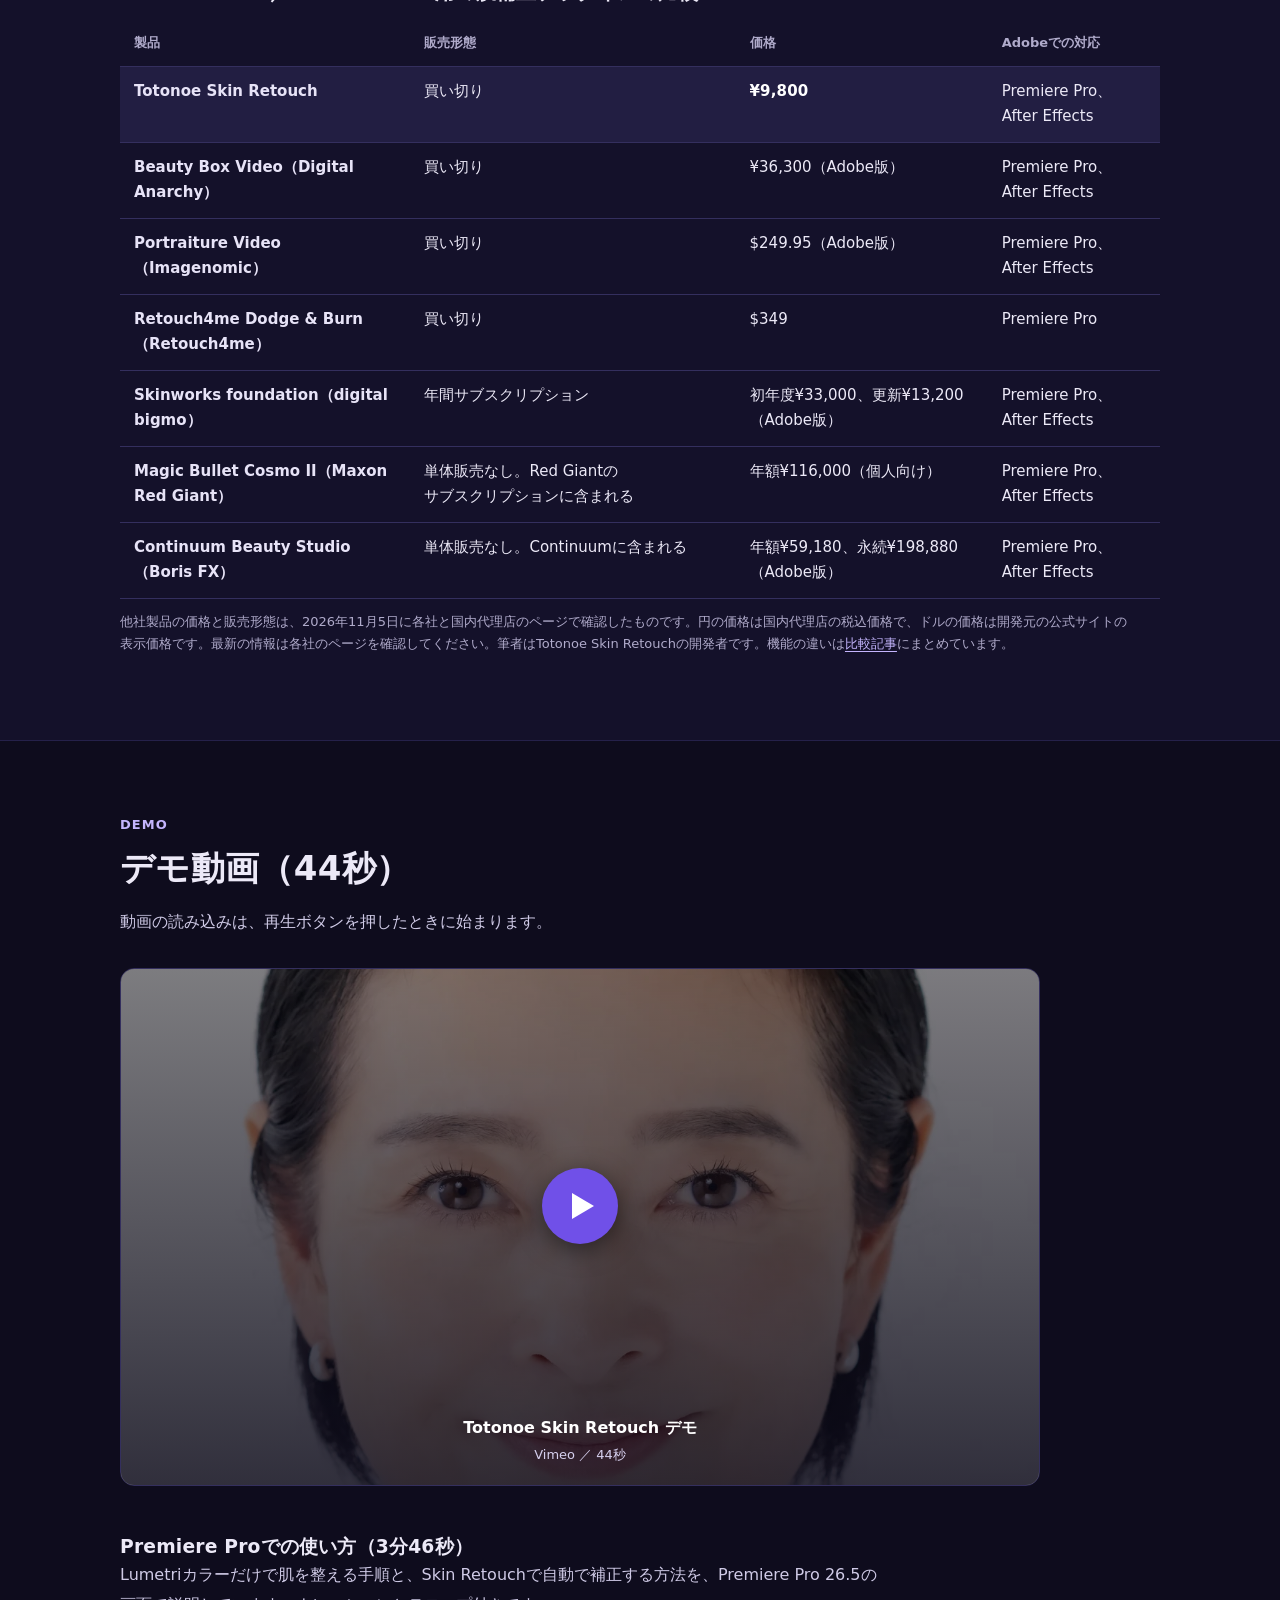
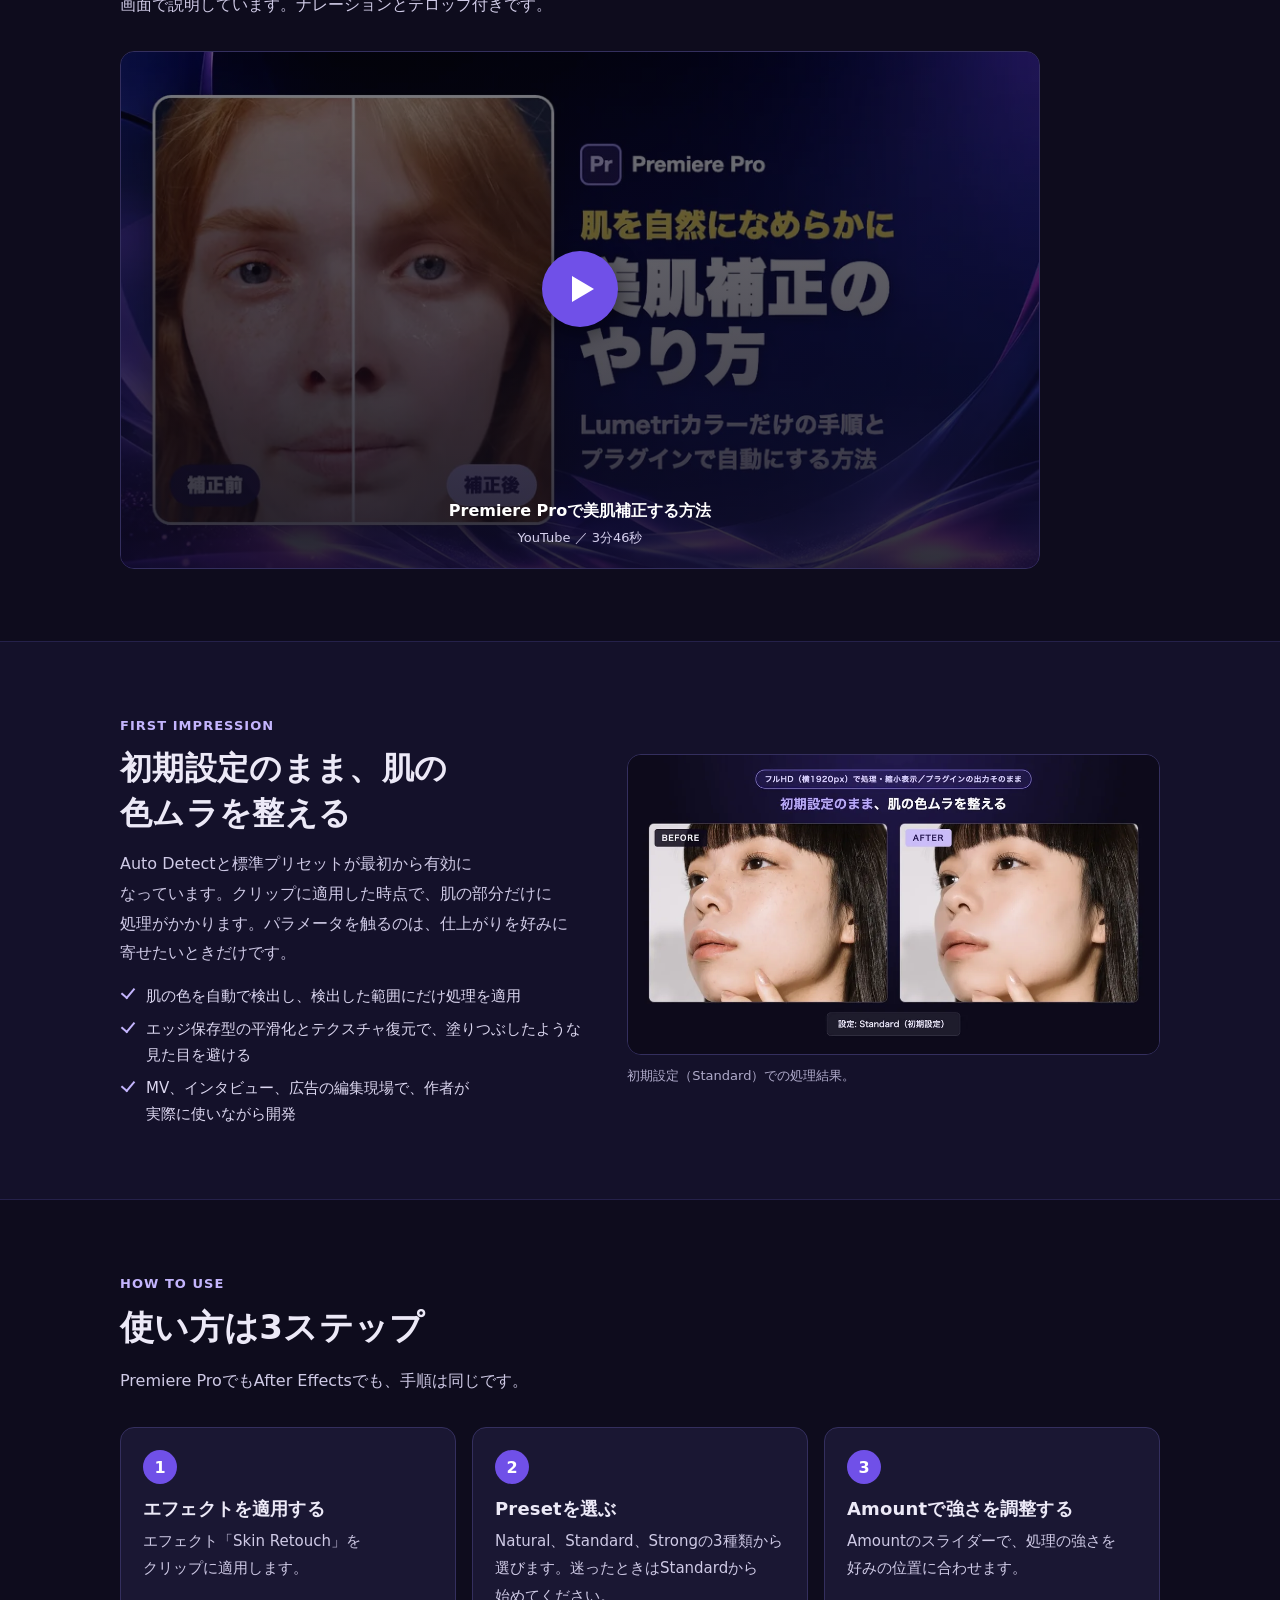
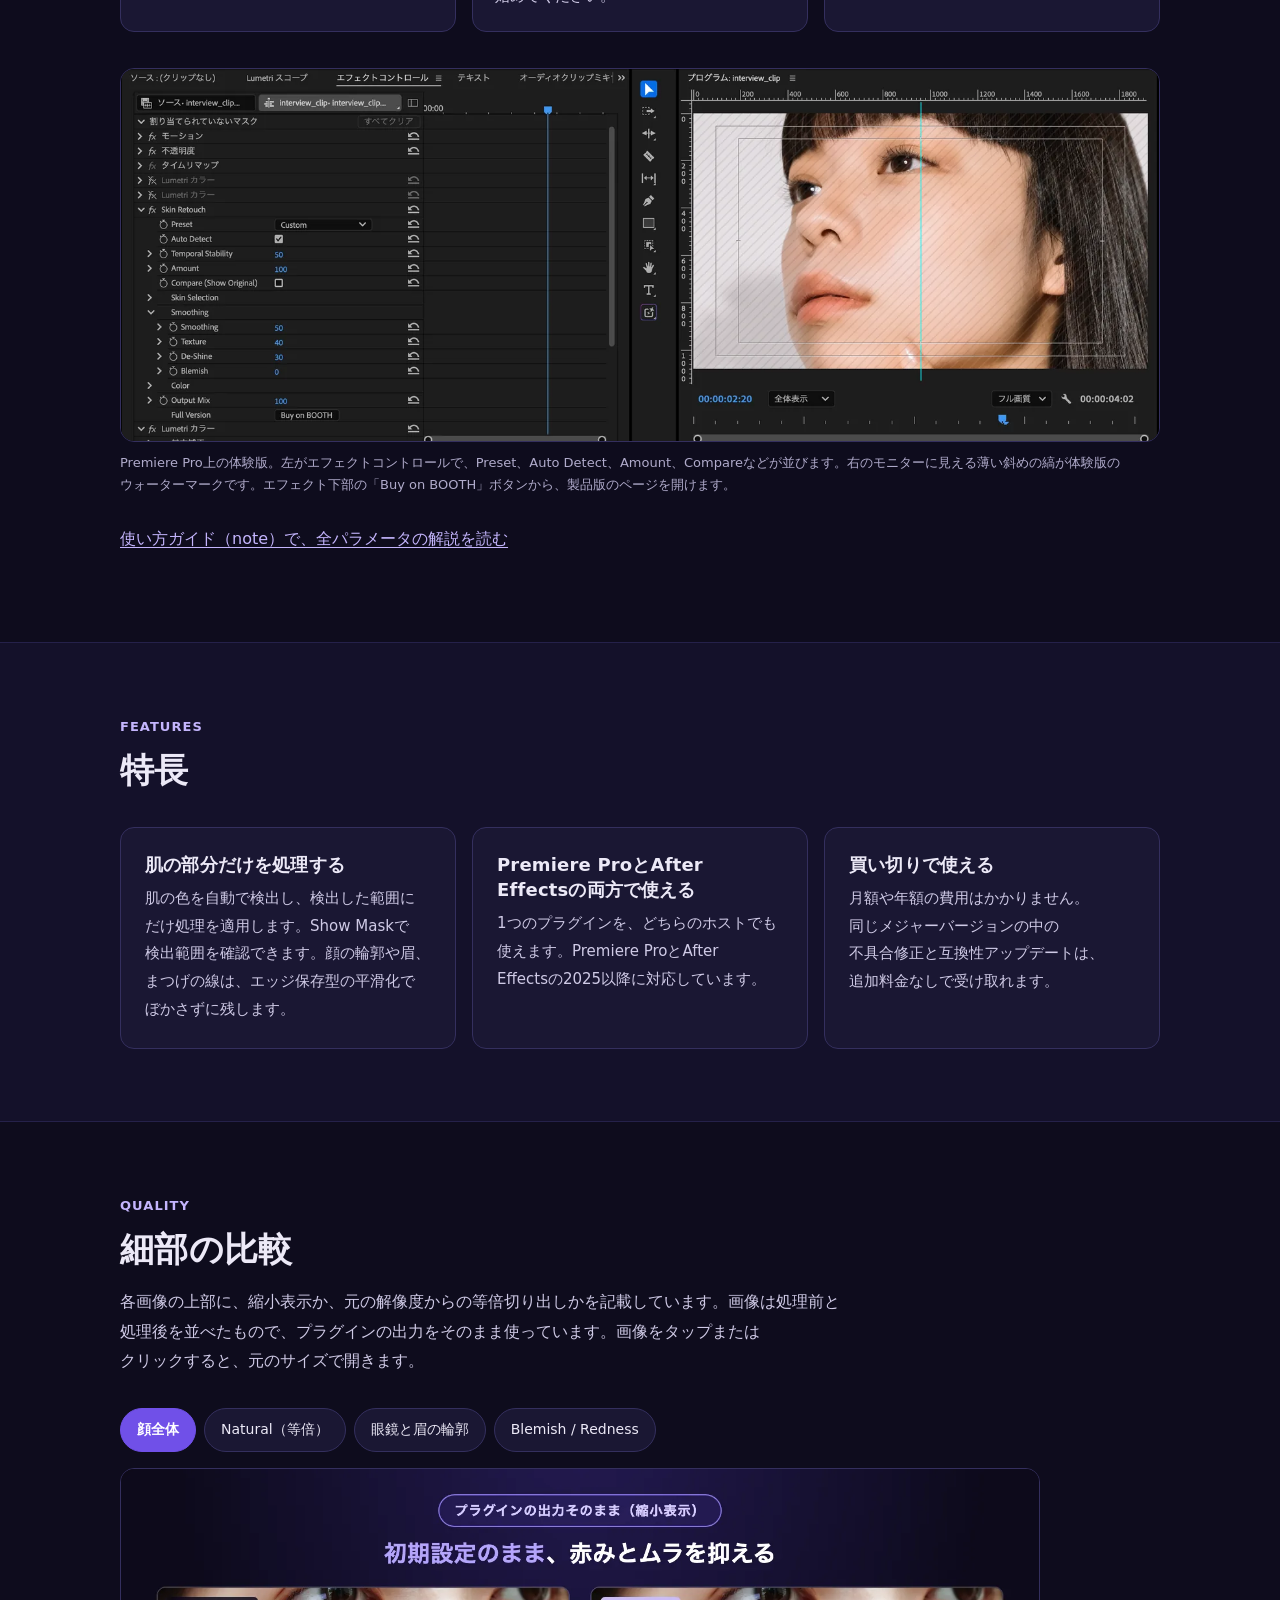
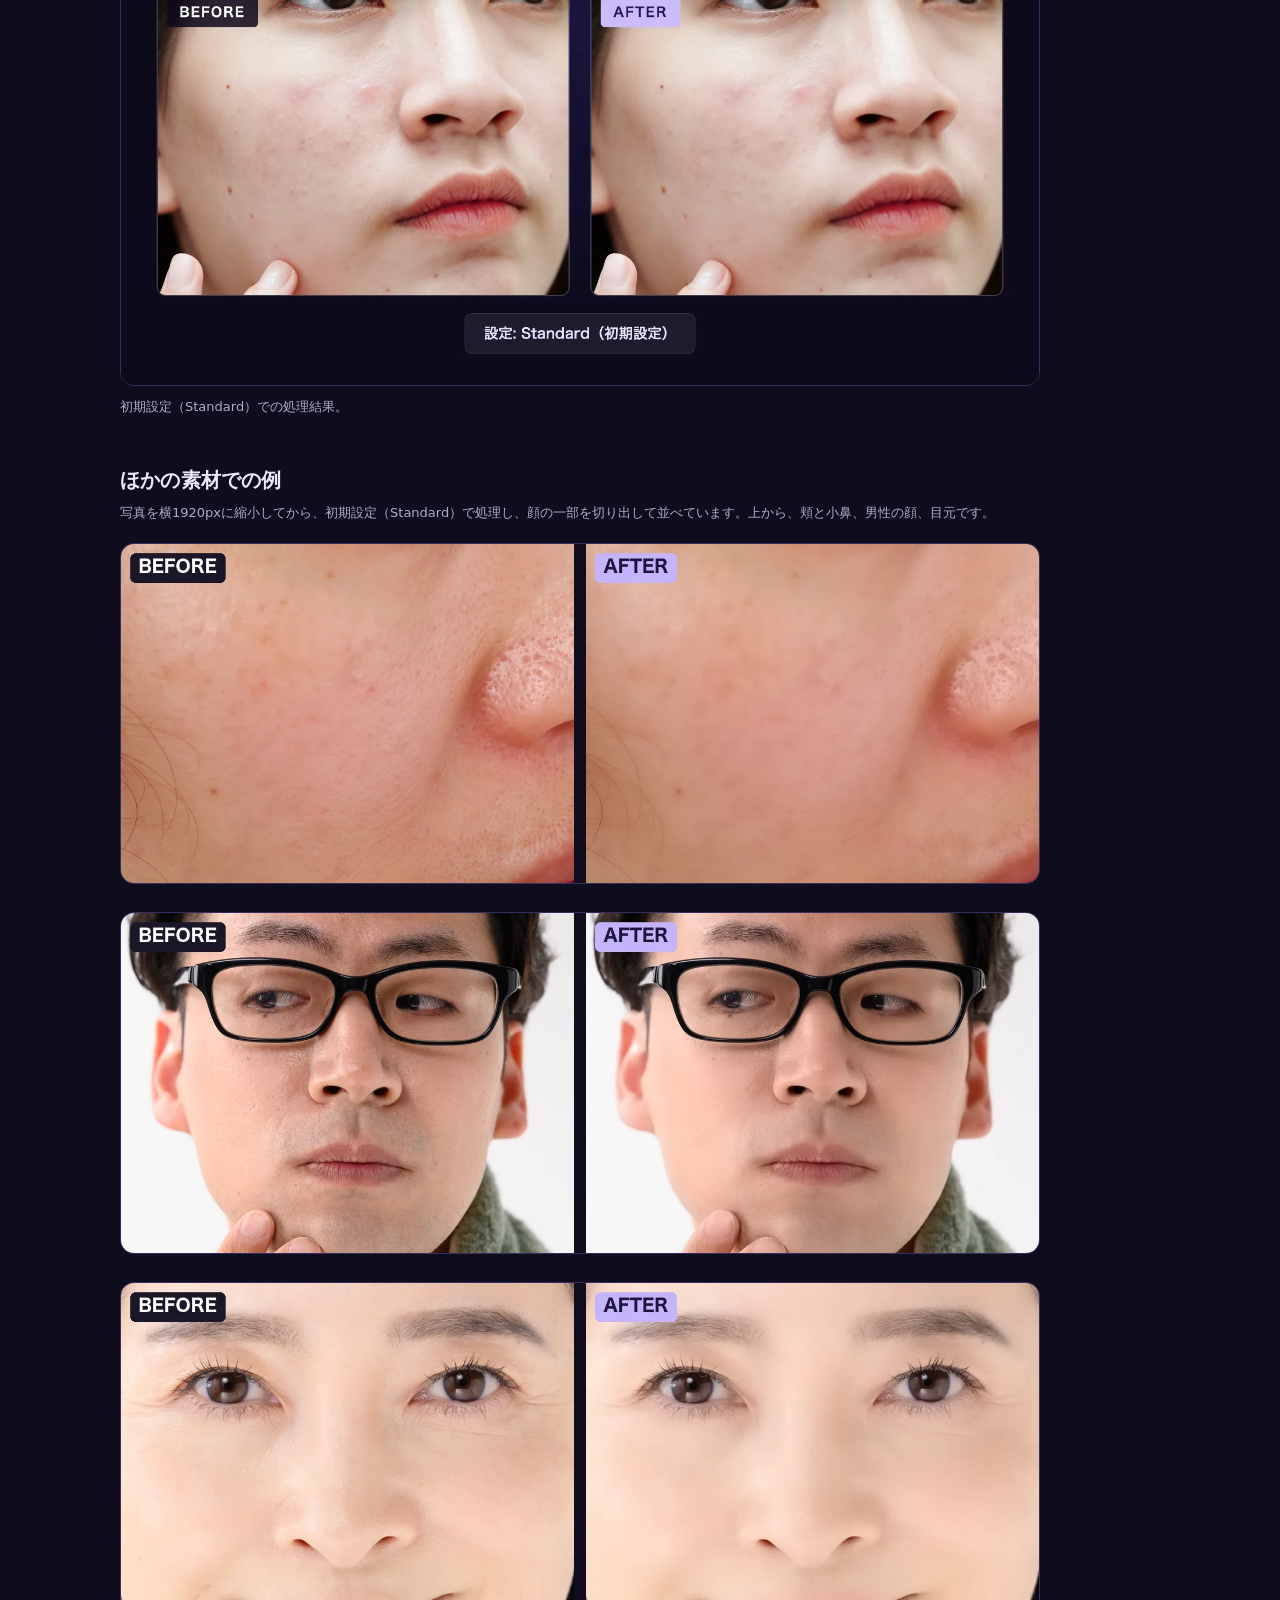
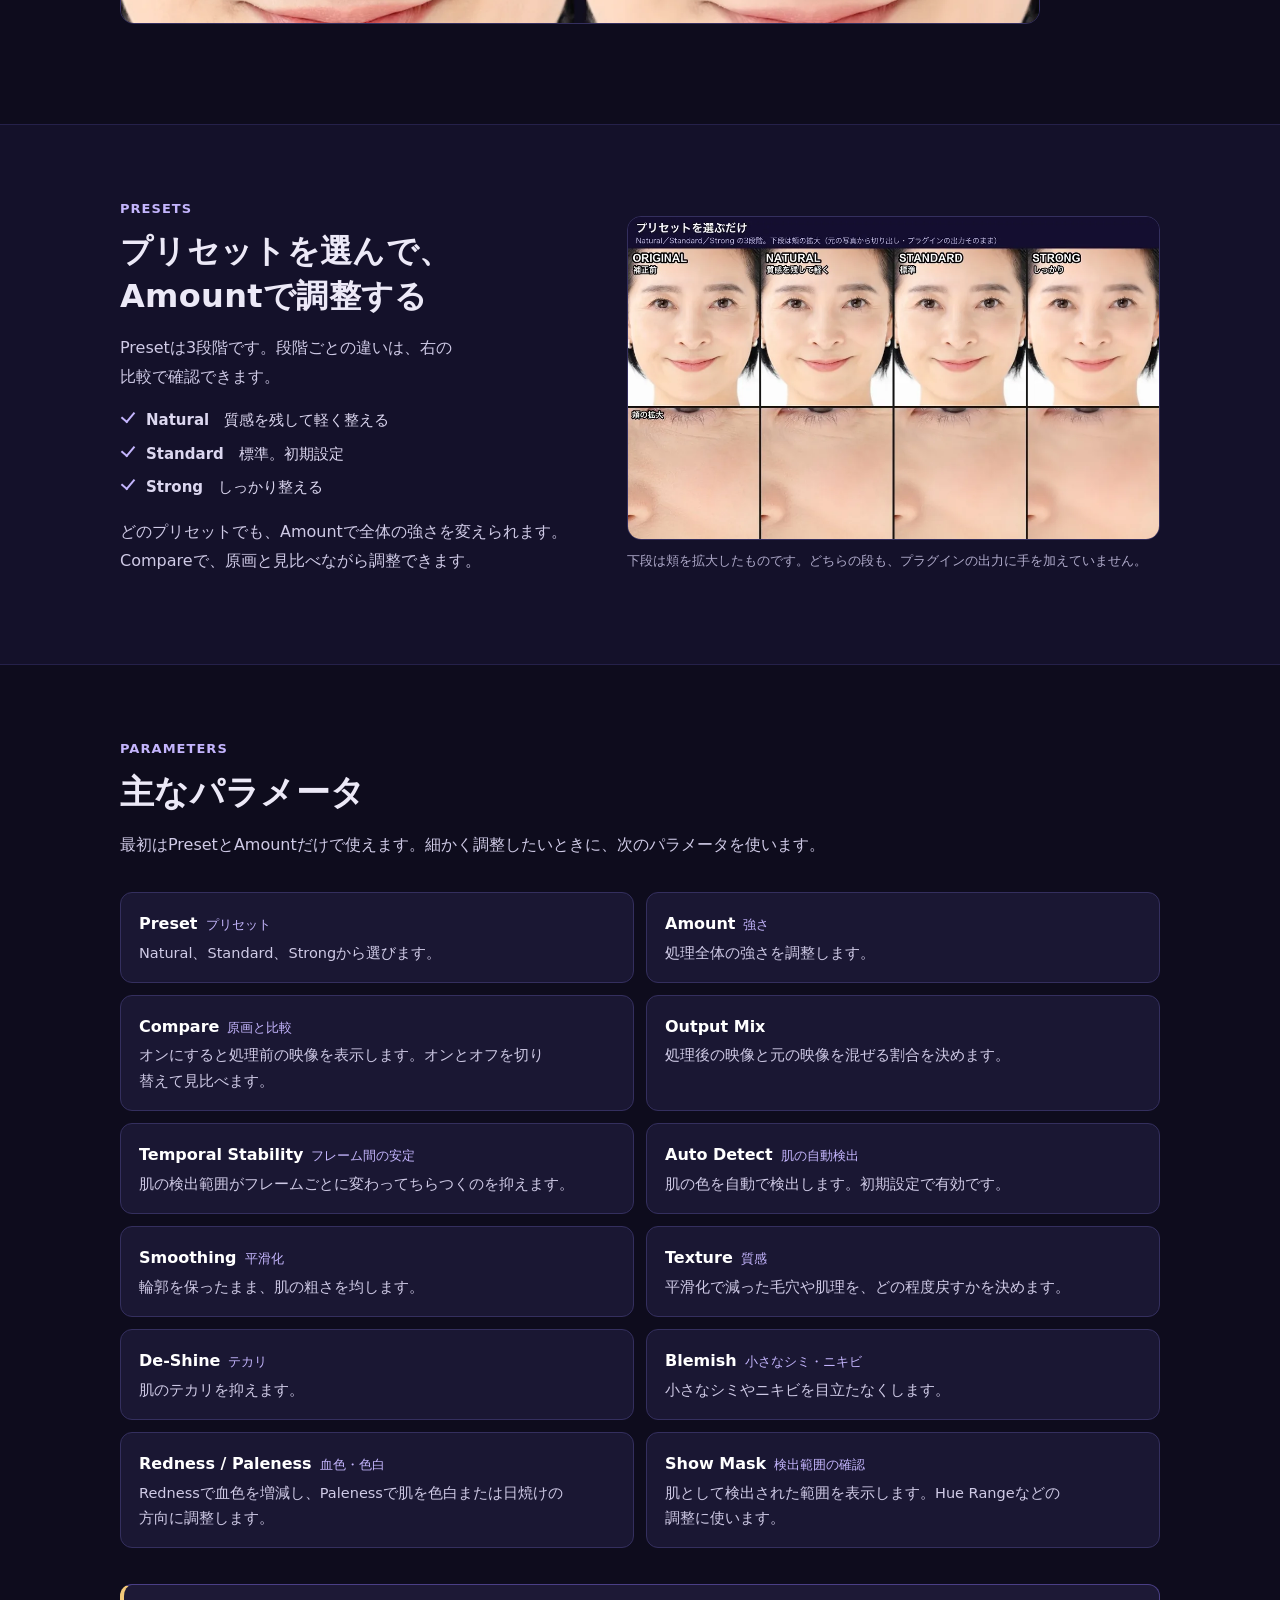
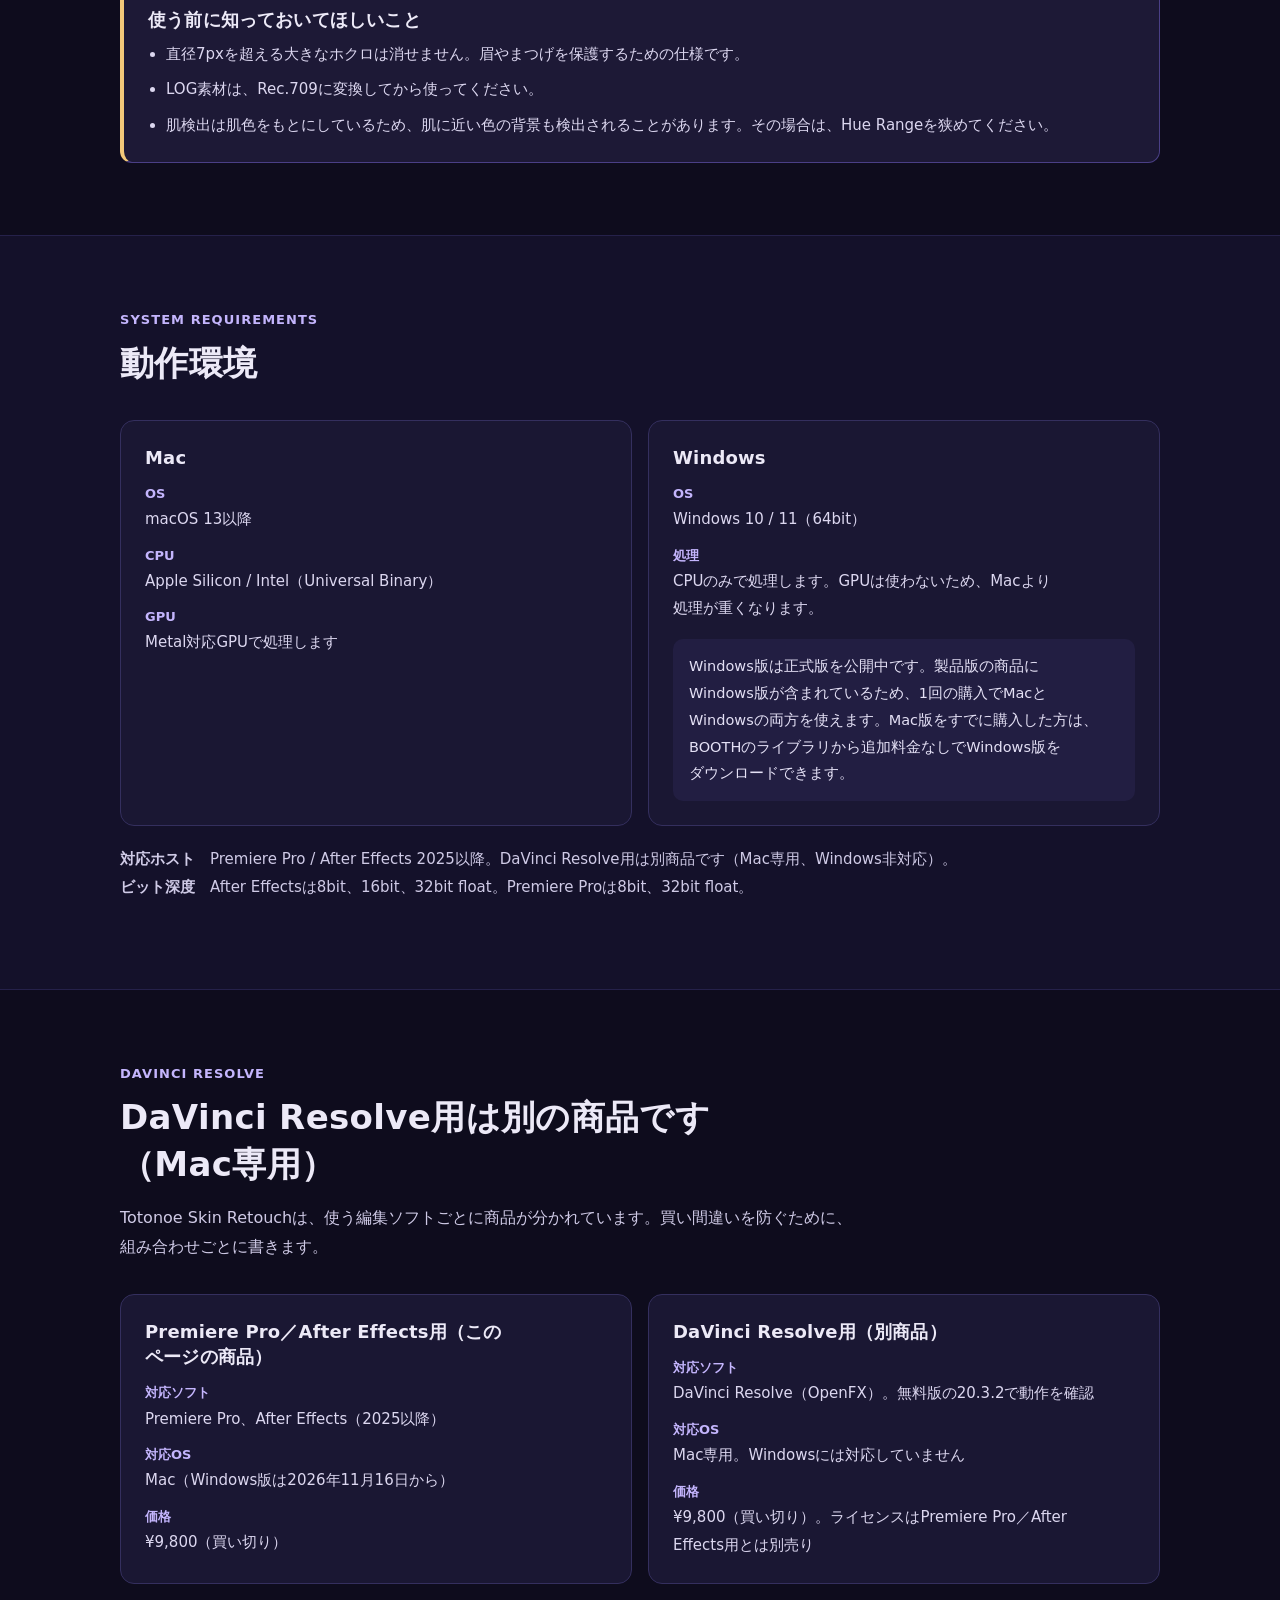
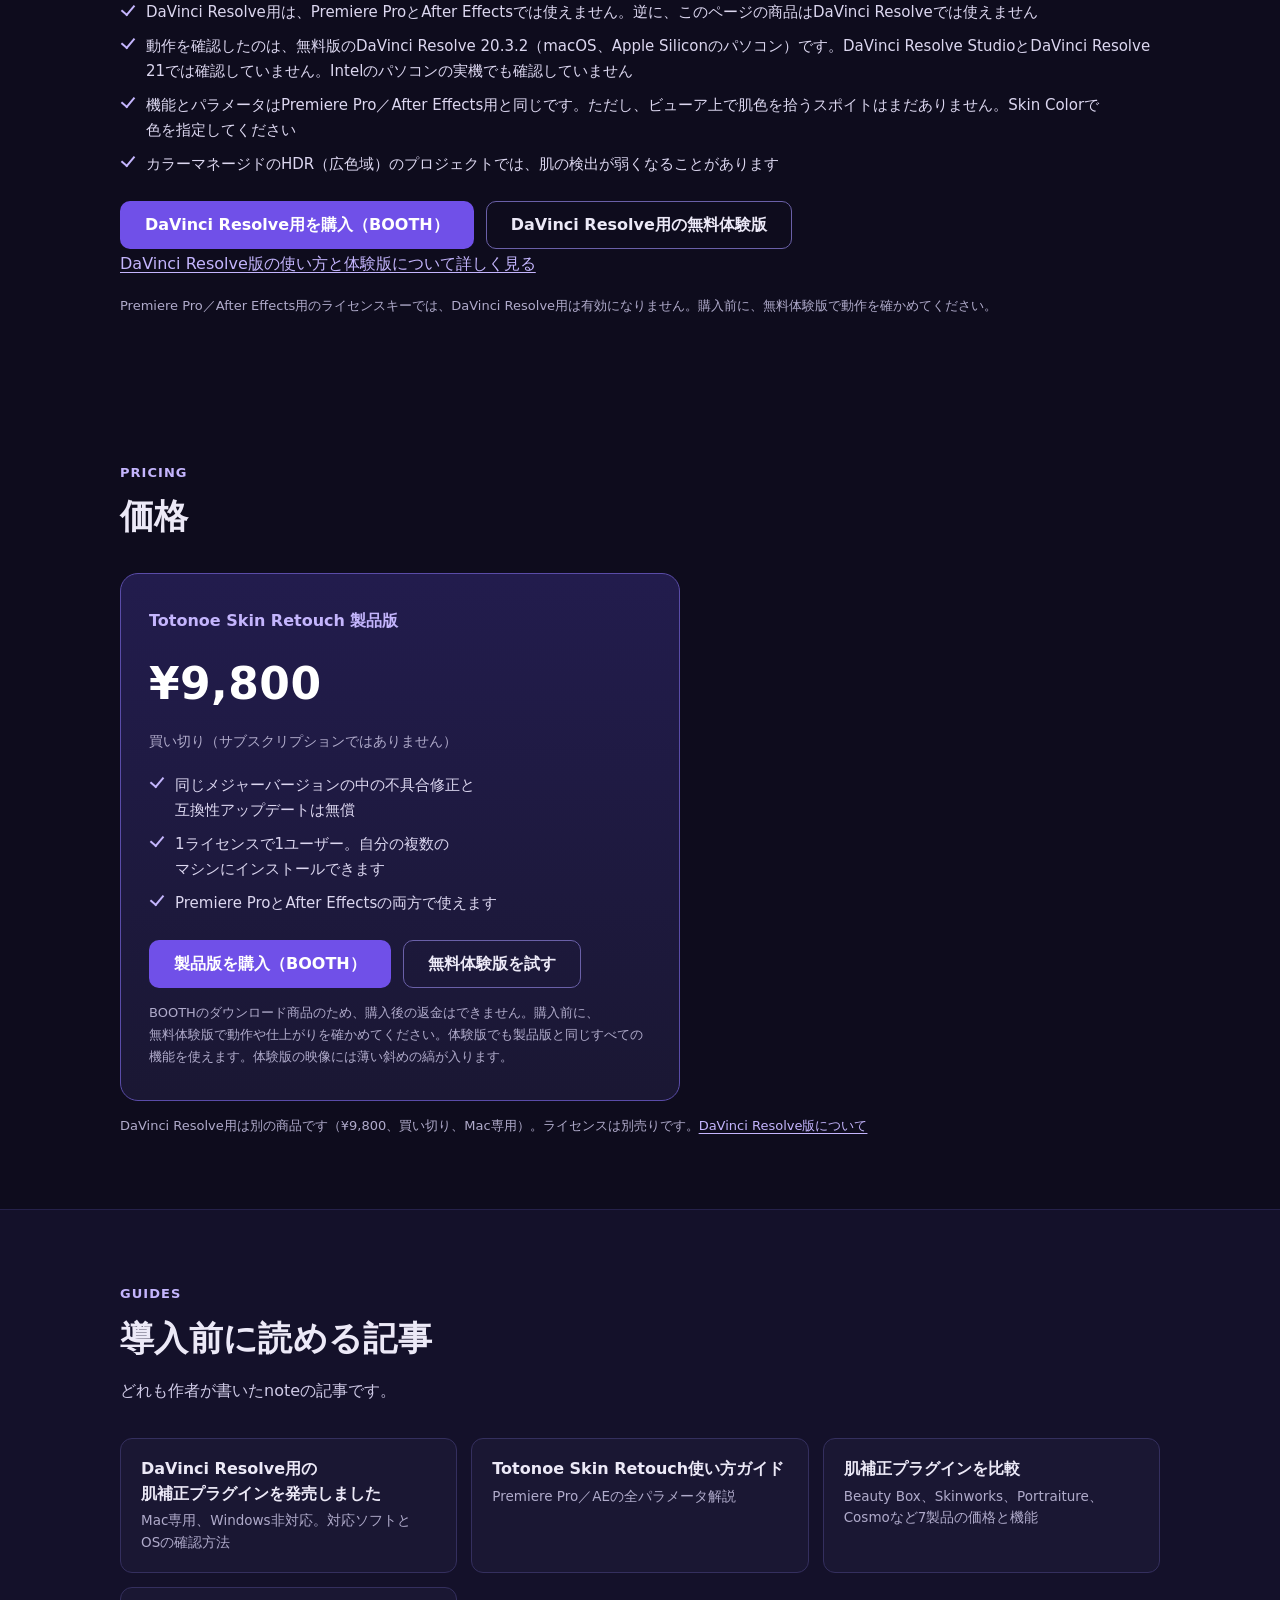
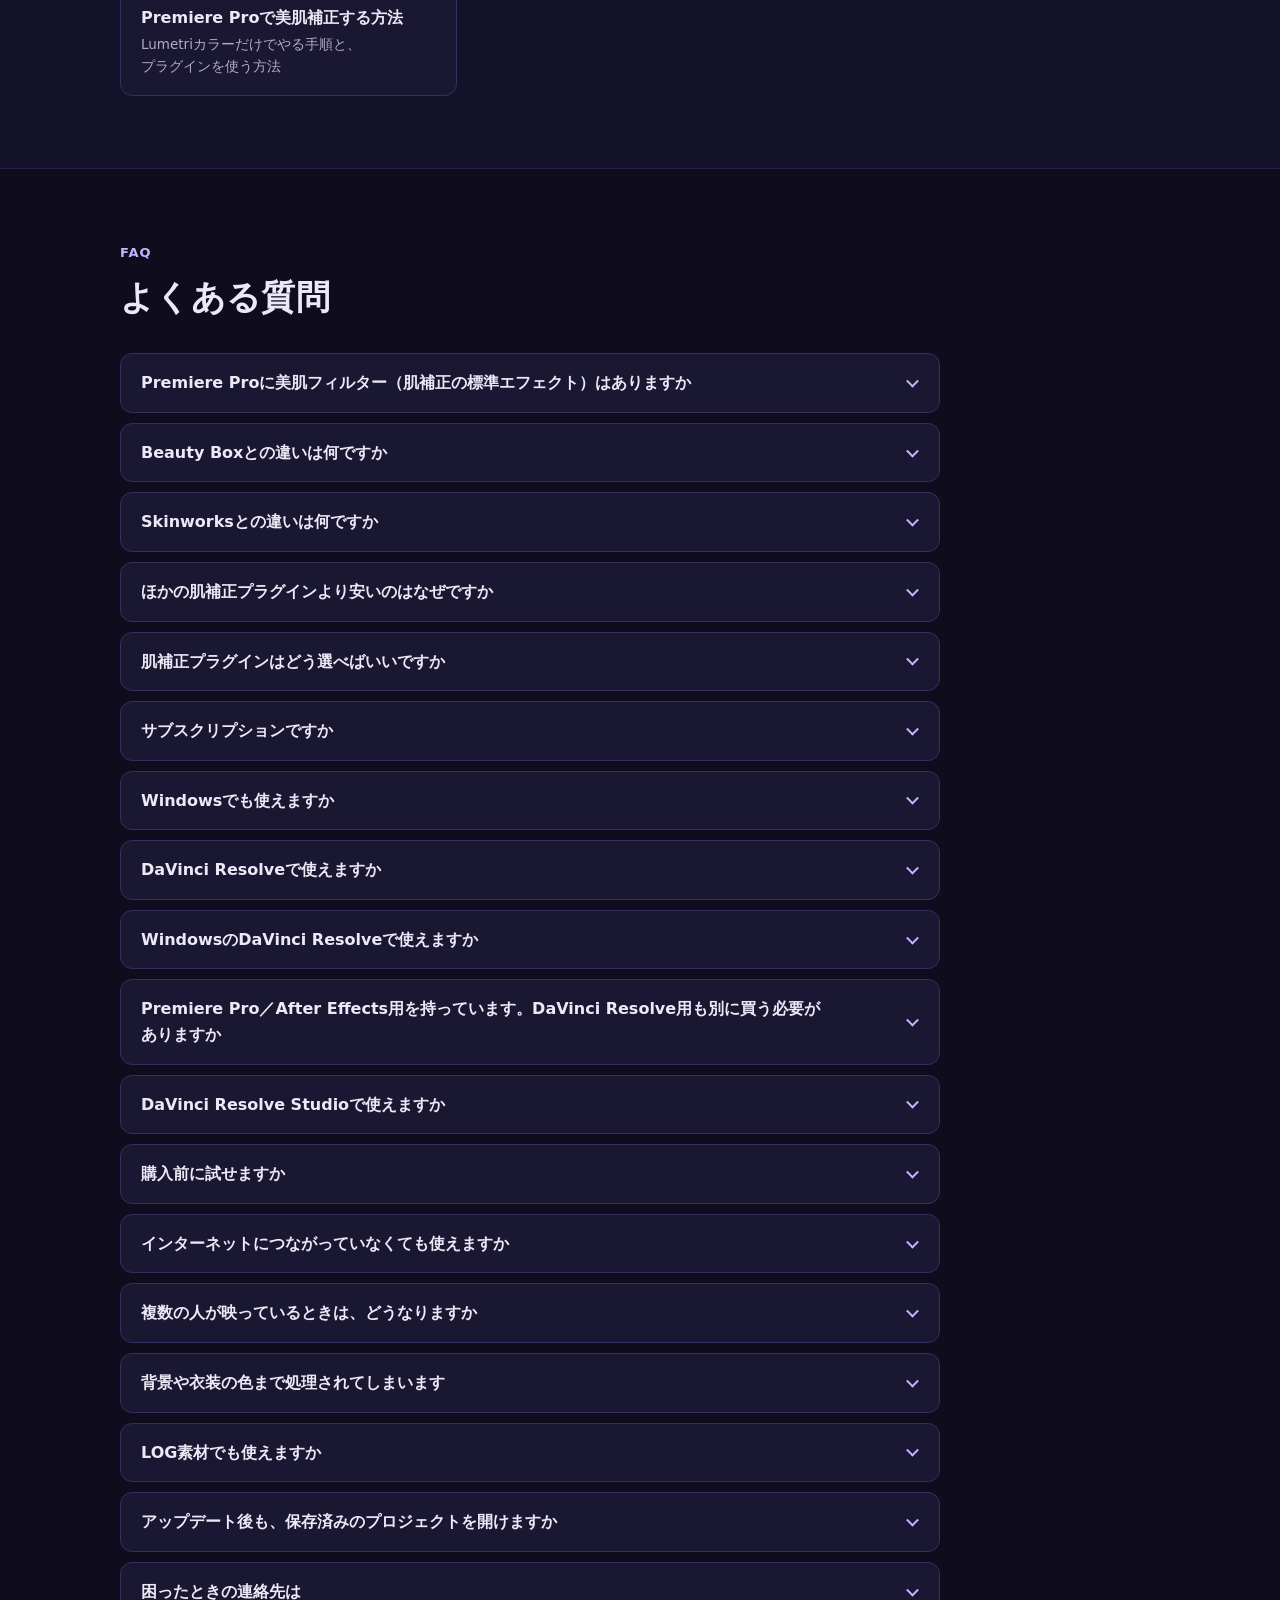
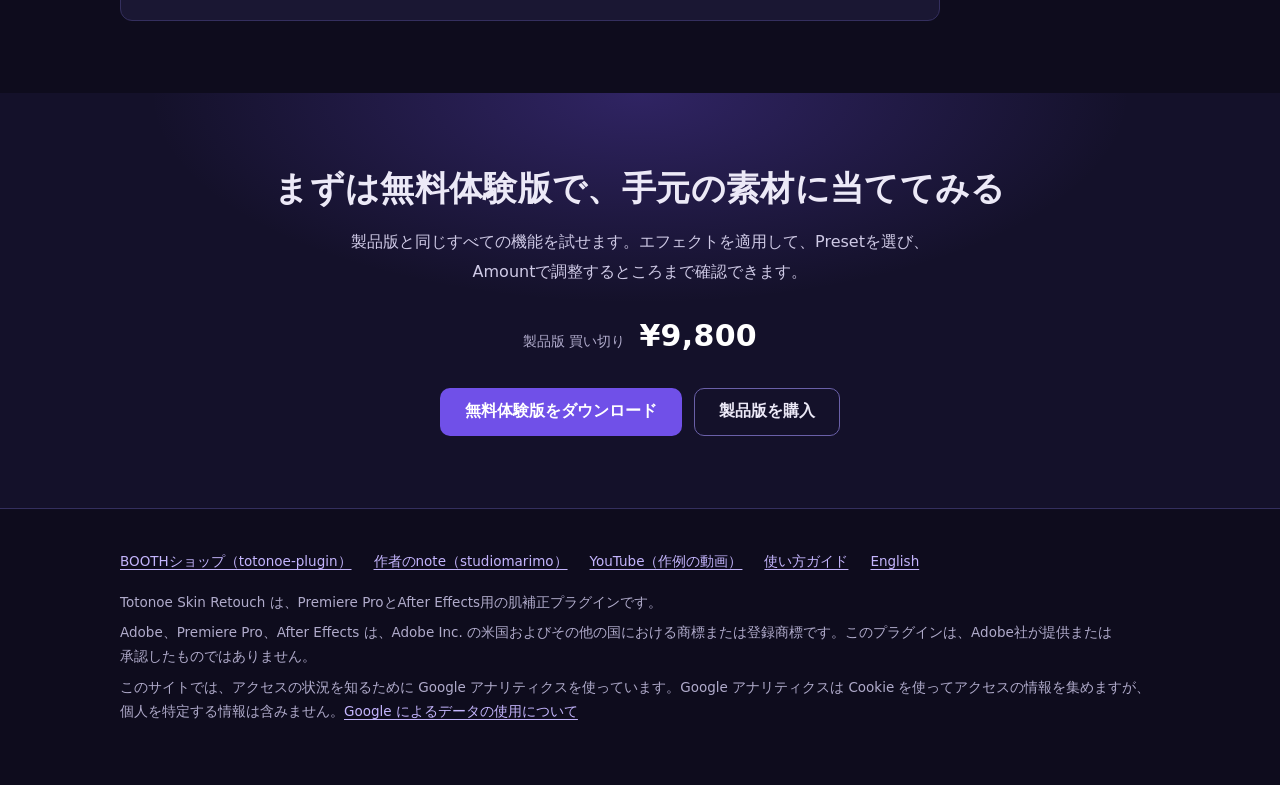
==== commit 6f31177e: "Add the Japanese how-to video to the demo section" ====
--- a/index.html
+++ b/index.html
@@ -52,6 +52,19 @@
 {
  "@context": "https://schema.org",
  "@graph": [
+  {
+   "@type": "VideoObject",
+   "@id": "https://fukudafukuo.github.io/totonoe/#howto-video",
+   "name": "Premiere Proで美肌補正する方法｜Lumetriカラーの手順と、プラグインで自動にする方法",
+   "description": "Premiere Proで人物の肌をなめらかにする方法を2つ説明する手順動画。標準機能のLumetriカラー（HSLセカンダリ）だけで補正する手順と、肌補正プラグイン「Totonoe Skin Retouch」で自動で補正する方法。画面はPremiere Pro 26.5（Mac）。",
+   "thumbnailUrl": "https://i.ytimg.com/vi/w-jRwJQedCg/maxresdefault.jpg",
+   "uploadDate": "2026-11-16T12:20:00+09:00",
+   "duration": "PT3M46S",
+   "inLanguage": "ja",
+   "embedUrl": "https://www.youtube.com/embed/w-jRwJQedCg",
+   "contentUrl": "https://www.youtube.com/watch?v=w-jRwJQedCg",
+   "about": {"@id": "https://fukudafukuo.github.io/totonoe/#software"}
+  },
   {
    "@type": "SoftwareApplication",
    "@id": "https://fukudafukuo.github.io/totonoe/#software",
@@ -191,7 +204,7 @@
      "name": "Windowsでも使えますか",
      "acceptedAnswer": {
       "@type": "Answer",
-      "text": "Windows 10 / 11（64bit）で使えます。2026年11月15日までは無料のベータ版を公開しています。11月16日には、製品版の商品にWindows版の正式版を追加します。1回の購入でMacとWindowsの両方を使えます。Mac版をすでに購入した方は、BOOTHのライブラリから追加料金なしでWindows版をダウンロードできます。 Windows版はCPUだけで処理するため、Macより処理が重くなります。詳しくは動作環境を見てください。 この回答はPremiere Pro／After Effects用の商品についてです。DaVinci Resolve用は別の商品で、Mac専用です。DaVinci ResolveでWindowsのパソコンを使う場合は、対応していません。"
+      "text": "Windows 10 / 11（64bit）で使えます。2026年11月16日に、製品版の商品へWindows版の正式版を追加しました。1回の購入でMacとWindowsの両方を使えます。Mac版をすでに購入した方は、BOOTHのライブラリから追加料金なしでWindows版をダウンロードできます。 Windows版はCPUだけで処理するため、Macより処理が重くなります。詳しくは動作環境を見てください。 この回答はPremiere Pro／After Effects用の商品についてです。DaVinci Resolve用は別の商品で、Mac専用です。DaVinci ResolveでWindowsのパソコンを使う場合は、対応していません。"
      }
     },
     {
@@ -291,7 +304,7 @@
 <body>
 <a class="skip" href="#main">本文へ移動</a>
 
-<div class="banner" id="banner">Windows版の無料ベータを公開中です（2026年11月15日まで）　<a href="#windows">Windows版について</a></div>
+<div class="banner" id="banner" hidden></div>
 
 <header class="site-header">
   <div class="wrap">
@@ -397,6 +410,15 @@
       <img src="assets/hero-after.webp" width="960" height="540" alt="" loading="lazy" decoding="async">
       <span class="play" aria-hidden="true"></span>
       <span class="vt">Totonoe Skin Retouch デモ<small>Vimeo ／ 44秒</small></span>
+    </a>
+    <div class="sec-head" style="margin-top:48px">
+      <h3>Premiere Proでの使い方（3分46秒）</h3>
+      <p>Lumetriカラーだけで肌を整える手順と、Skin Retouchで自動で補正する方法を、Premiere Pro 26.5の画面で説明しています。ナレーションとテロップ付きです。</p>
+    </div>
+    <a class="video" href="https://www.youtube.com/watch?v=w-jRwJQedCg" data-youtube="w-jRwJQedCg" data-title="Premiere Proで美肌補正する方法（手順動画）" rel="noopener" aria-label="手順動画を再生する（YouTube、3分46秒）">
+      <img src="assets/howto-jp.webp" width="960" height="540" alt="" loading="lazy" decoding="async">
+      <span class="play" aria-hidden="true"></span>
+      <span class="vt">Premiere Proで美肌補正する方法<small>YouTube ／ 3分46秒</small></span>
     </a>
   </div>
 </section>
@@ -734,7 +756,7 @@
       <details>
         <summary>Windowsでも使えますか</summary>
         <div class="ans">
-          <p>Windows 10 / 11（64bit）で使えます。2026年11月15日までは無料のベータ版を公開しています。11月16日には、製品版の商品にWindows版の正式版を追加します。1回の購入でMacとWindowsの両方を使えます。Mac版をすでに購入した方は、BOOTHのライブラリから追加料金なしでWindows版をダウンロードできます。</p>
+          <p>Windows 10 / 11（64bit）で使えます。2026年11月16日に、製品版の商品へWindows版の正式版を追加しました。1回の購入でMacとWindowsの両方を使えます。Mac版をすでに購入した方は、BOOTHのライブラリから追加料金なしでWindows版をダウンロードできます。</p>
           <p>Windows版はCPUだけで処理するため、Macより処理が重くなります。詳しくは<a href="#windows">動作環境</a>を見てください。</p>
           <p>この回答はPremiere Pro／After Effects用の商品についてです。DaVinci Resolve用は別の商品で、Mac専用です。DaVinci ResolveでWindowsのパソコンを使う場合は、対応していません。</p>
         </div>
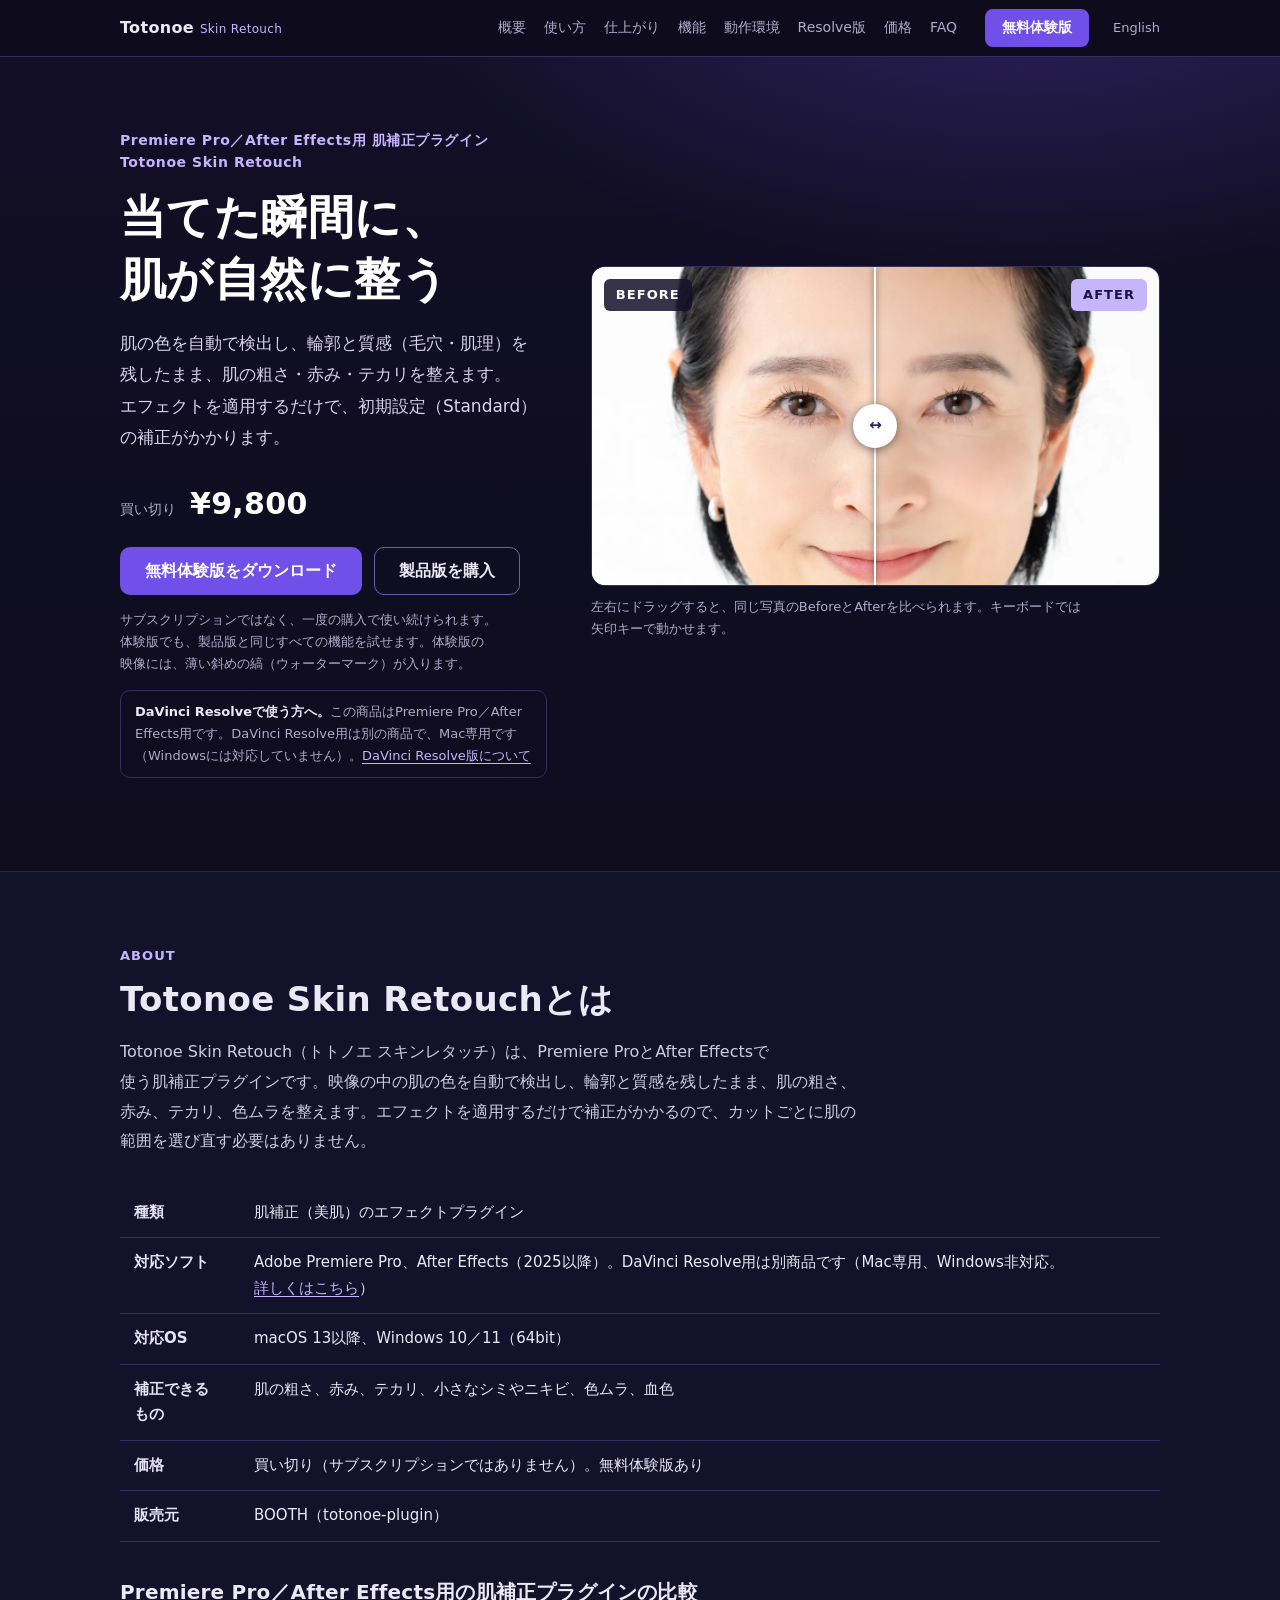
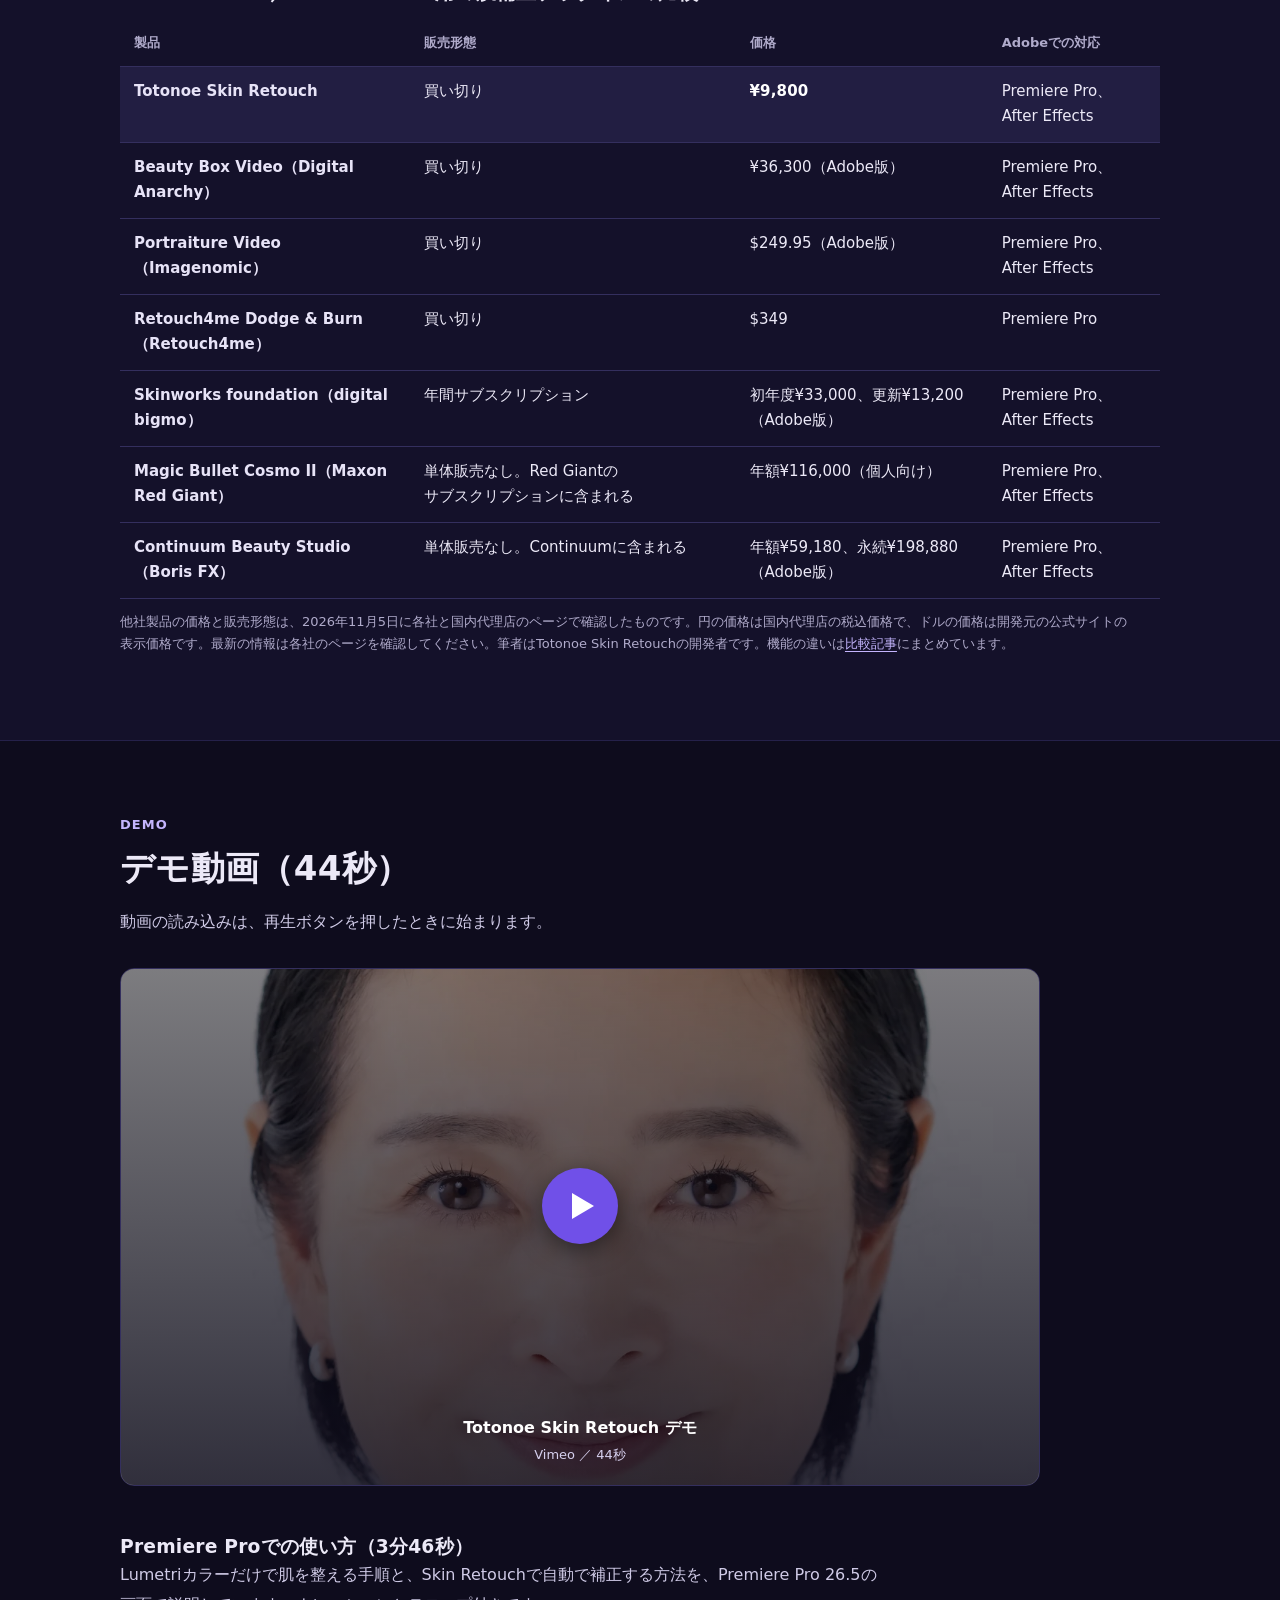
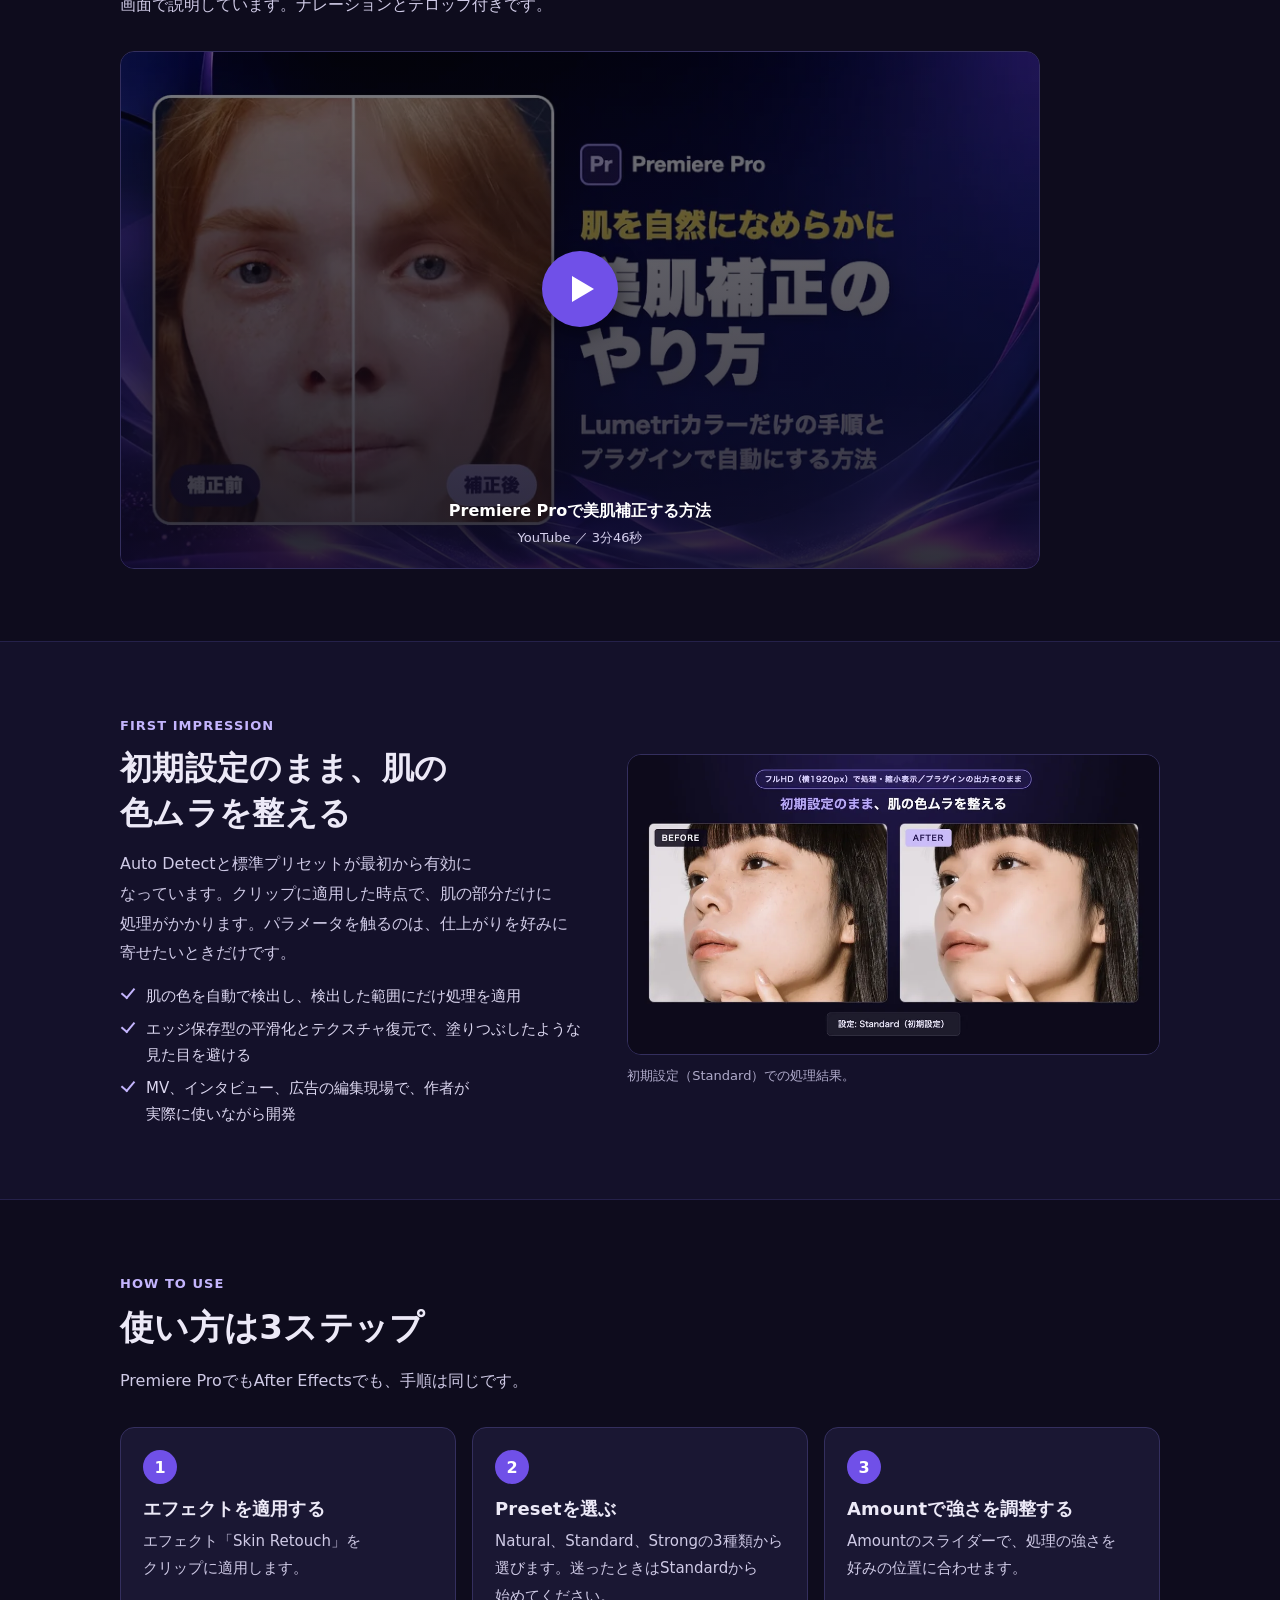
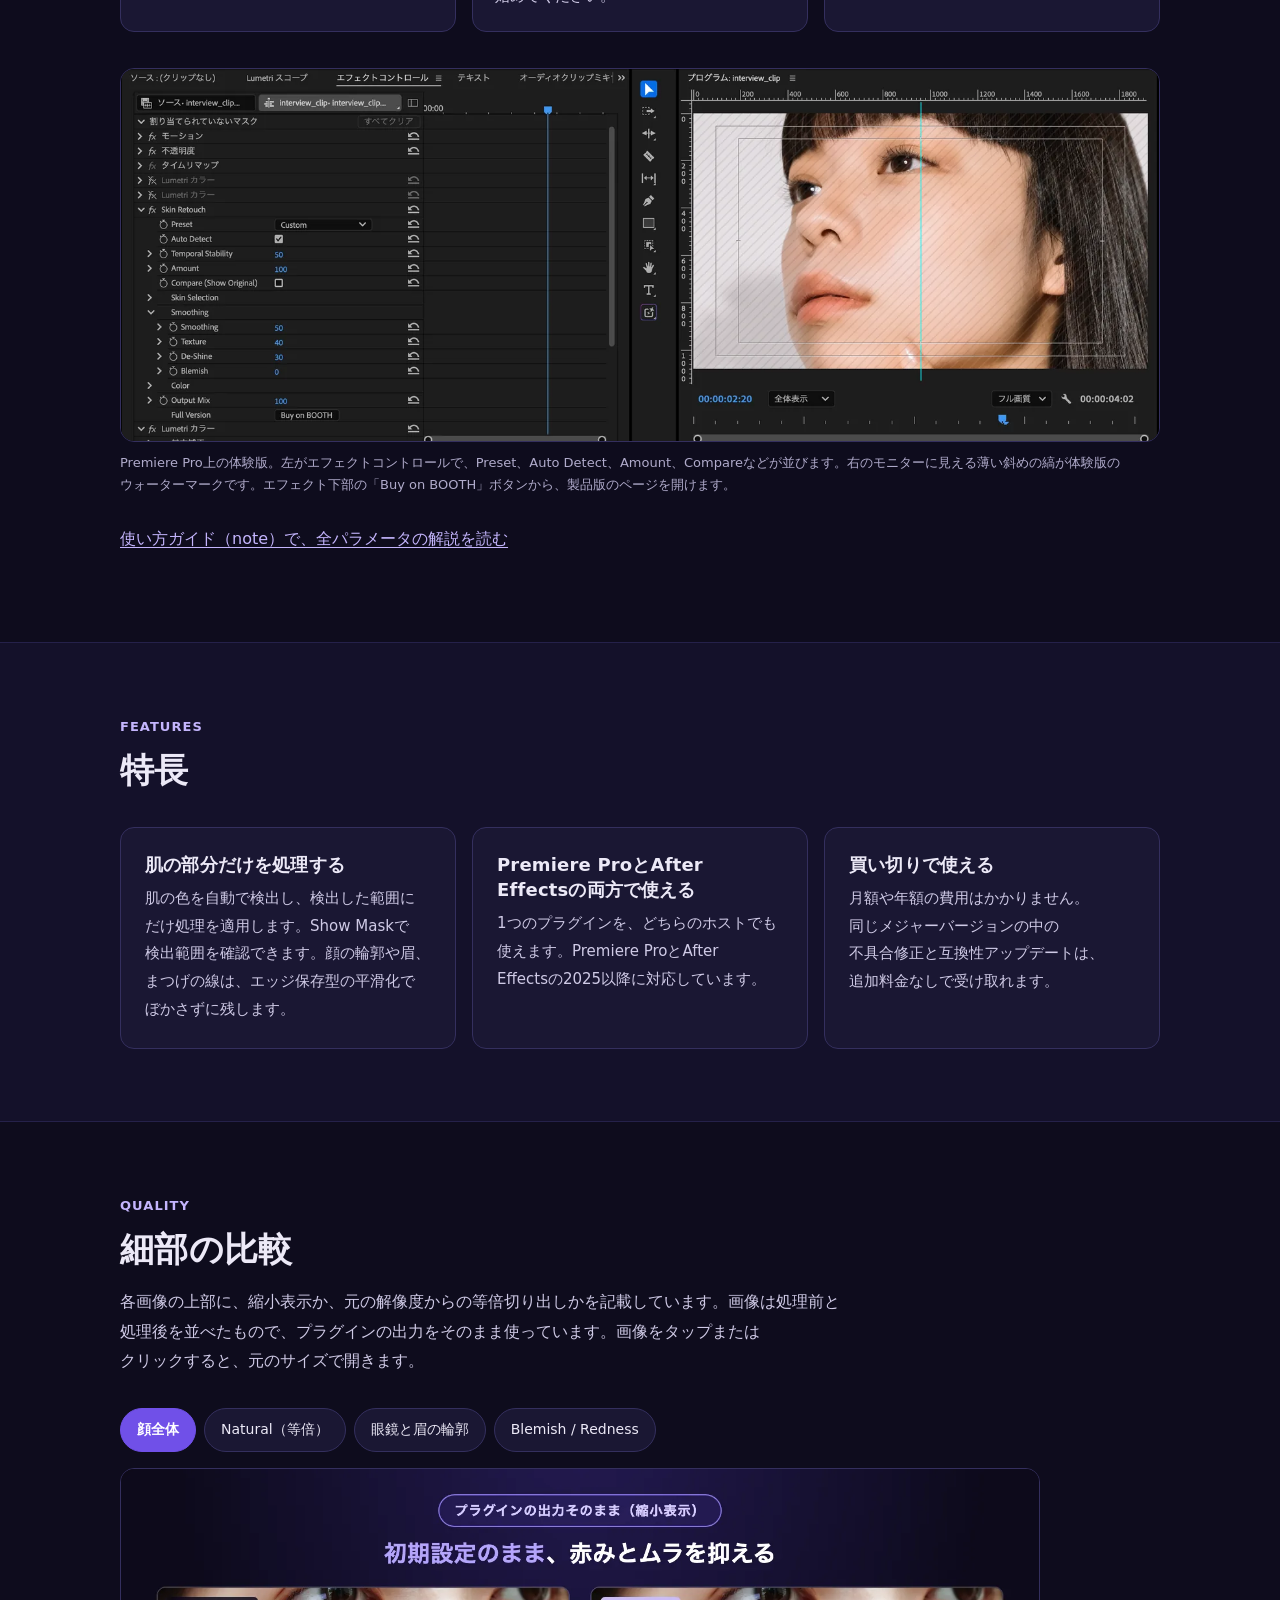
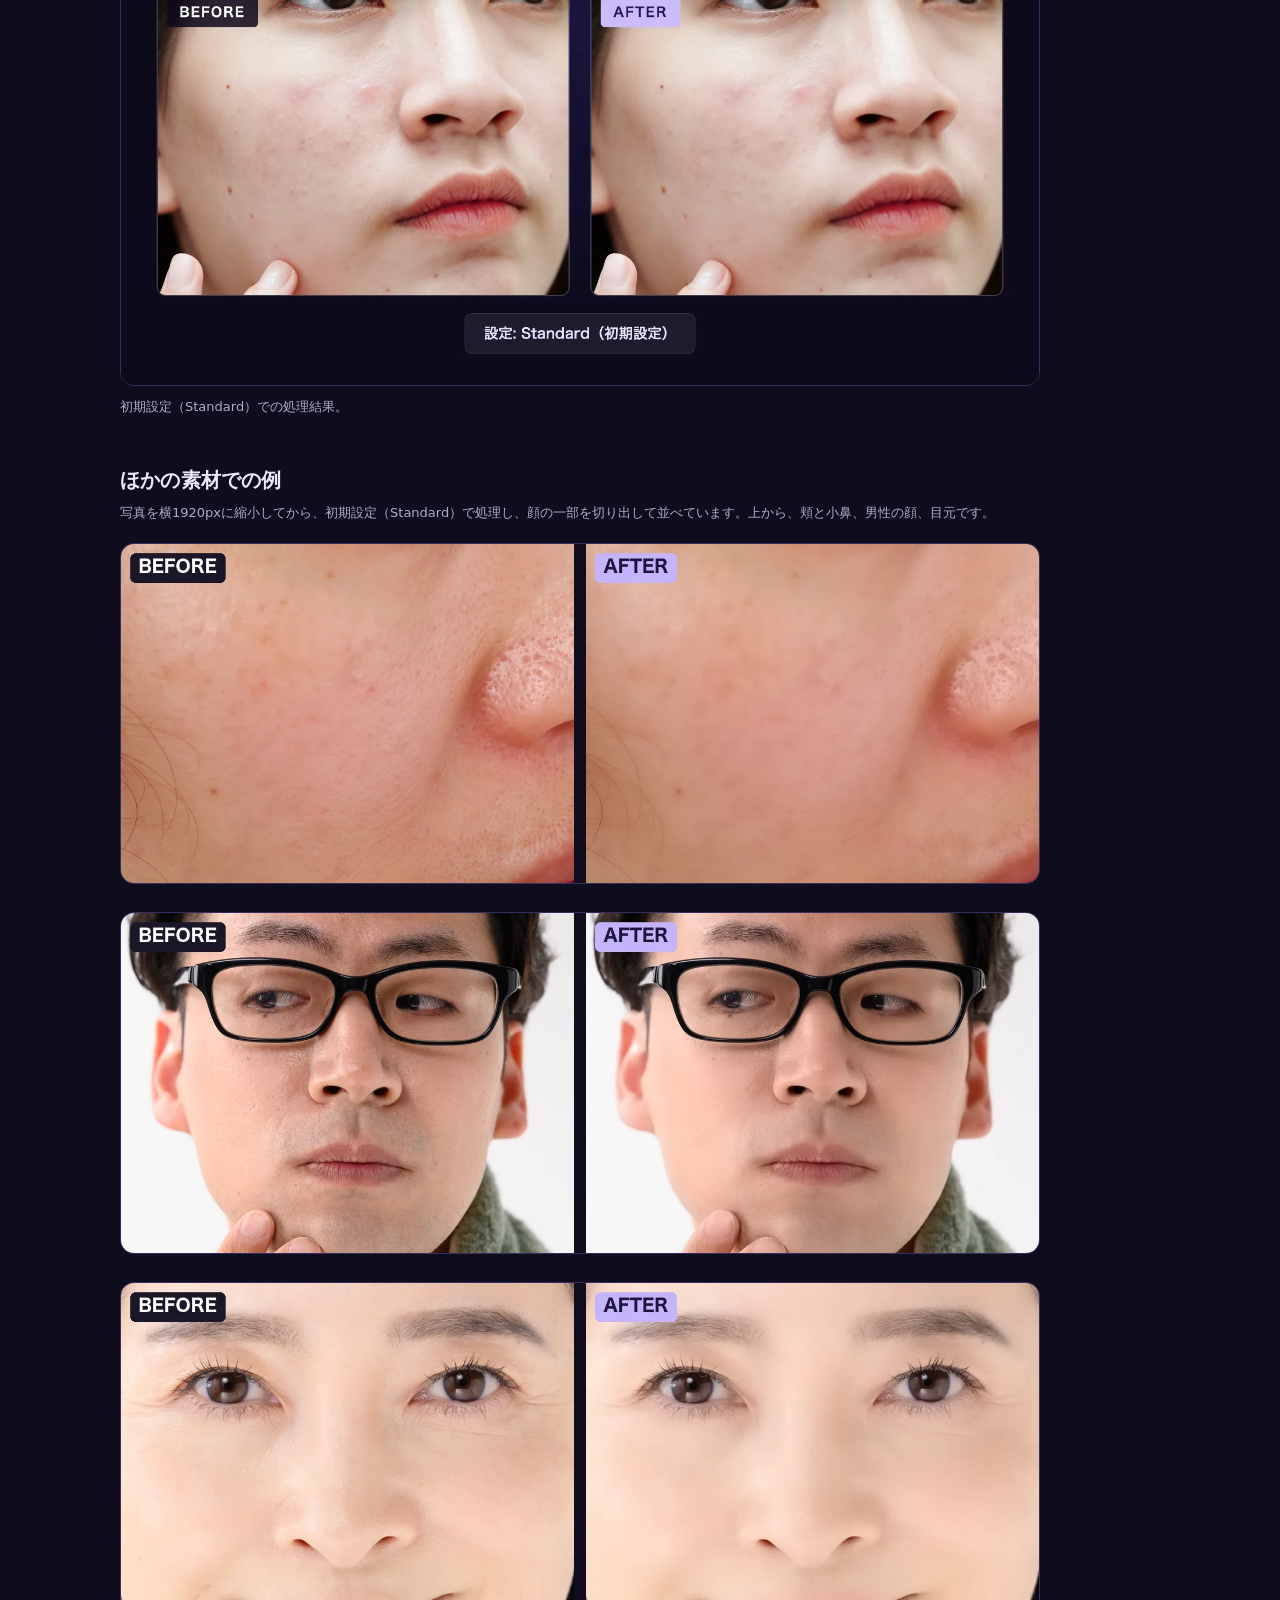
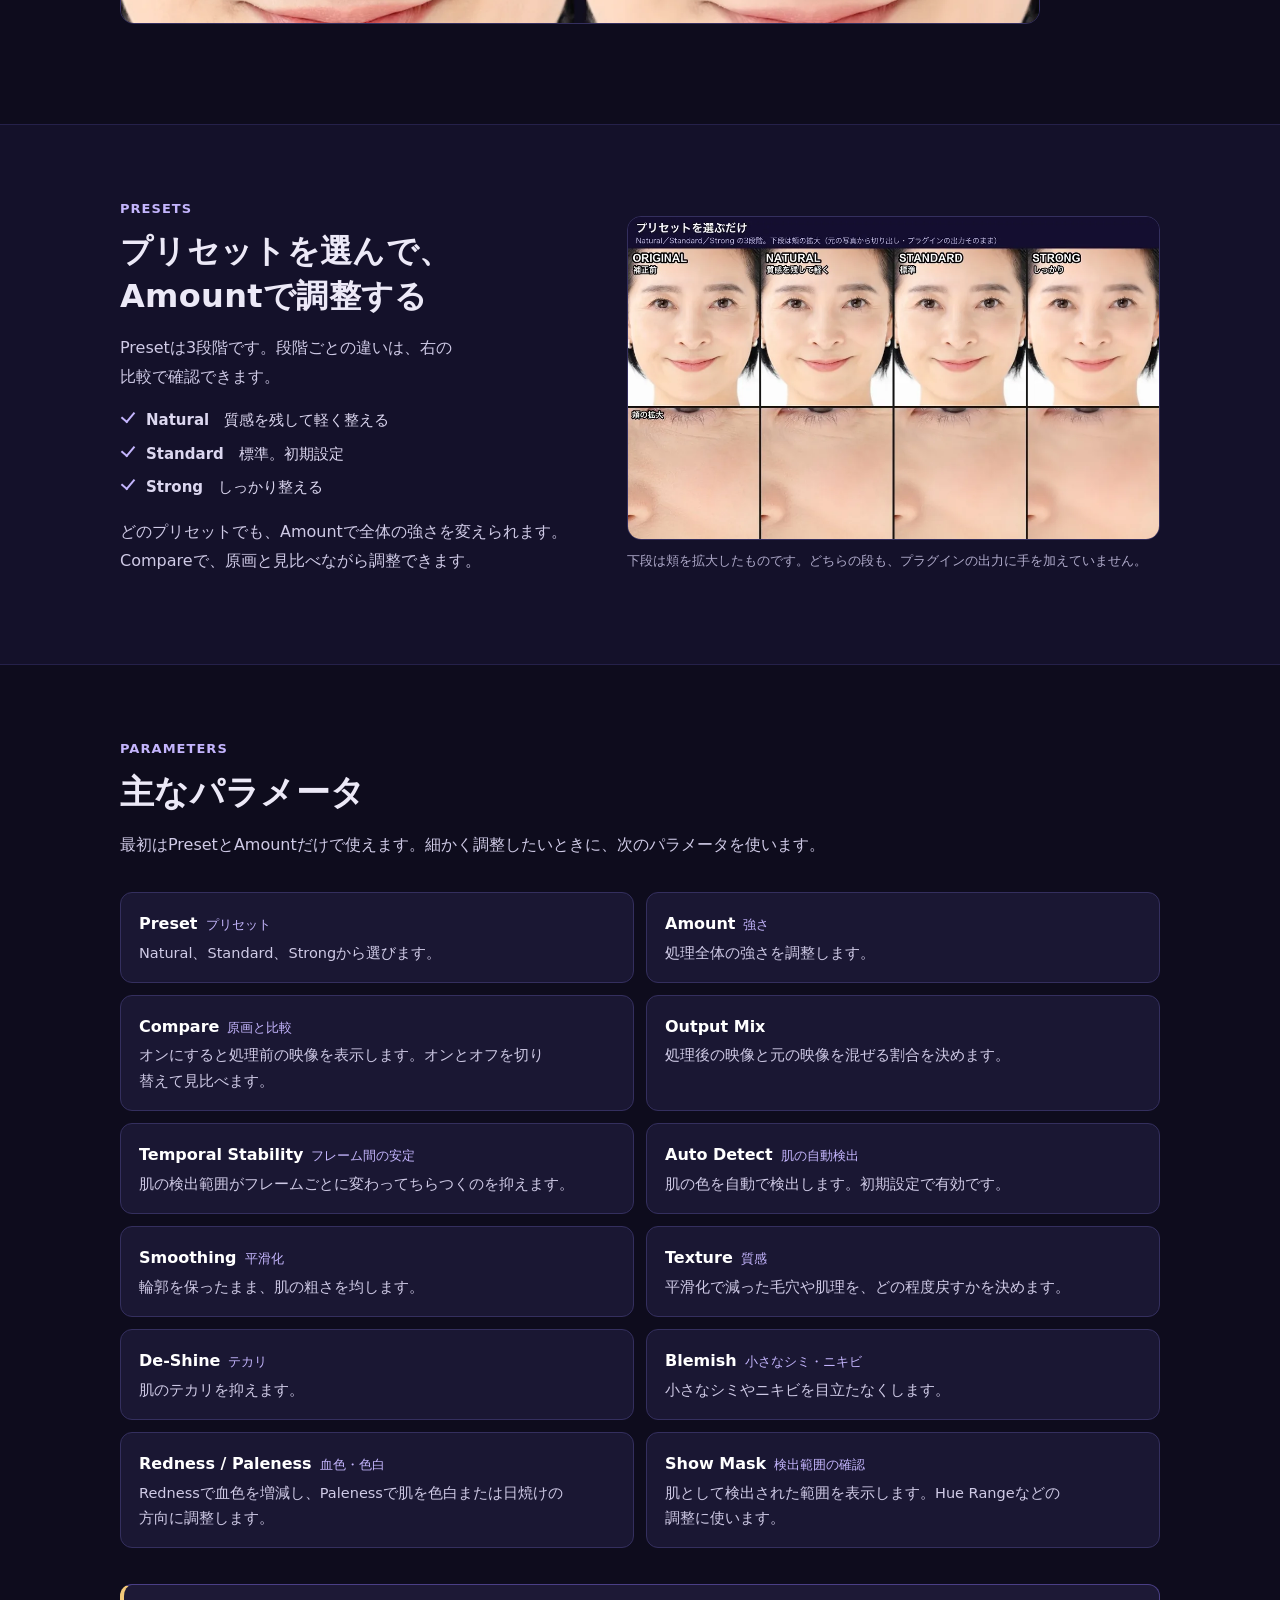
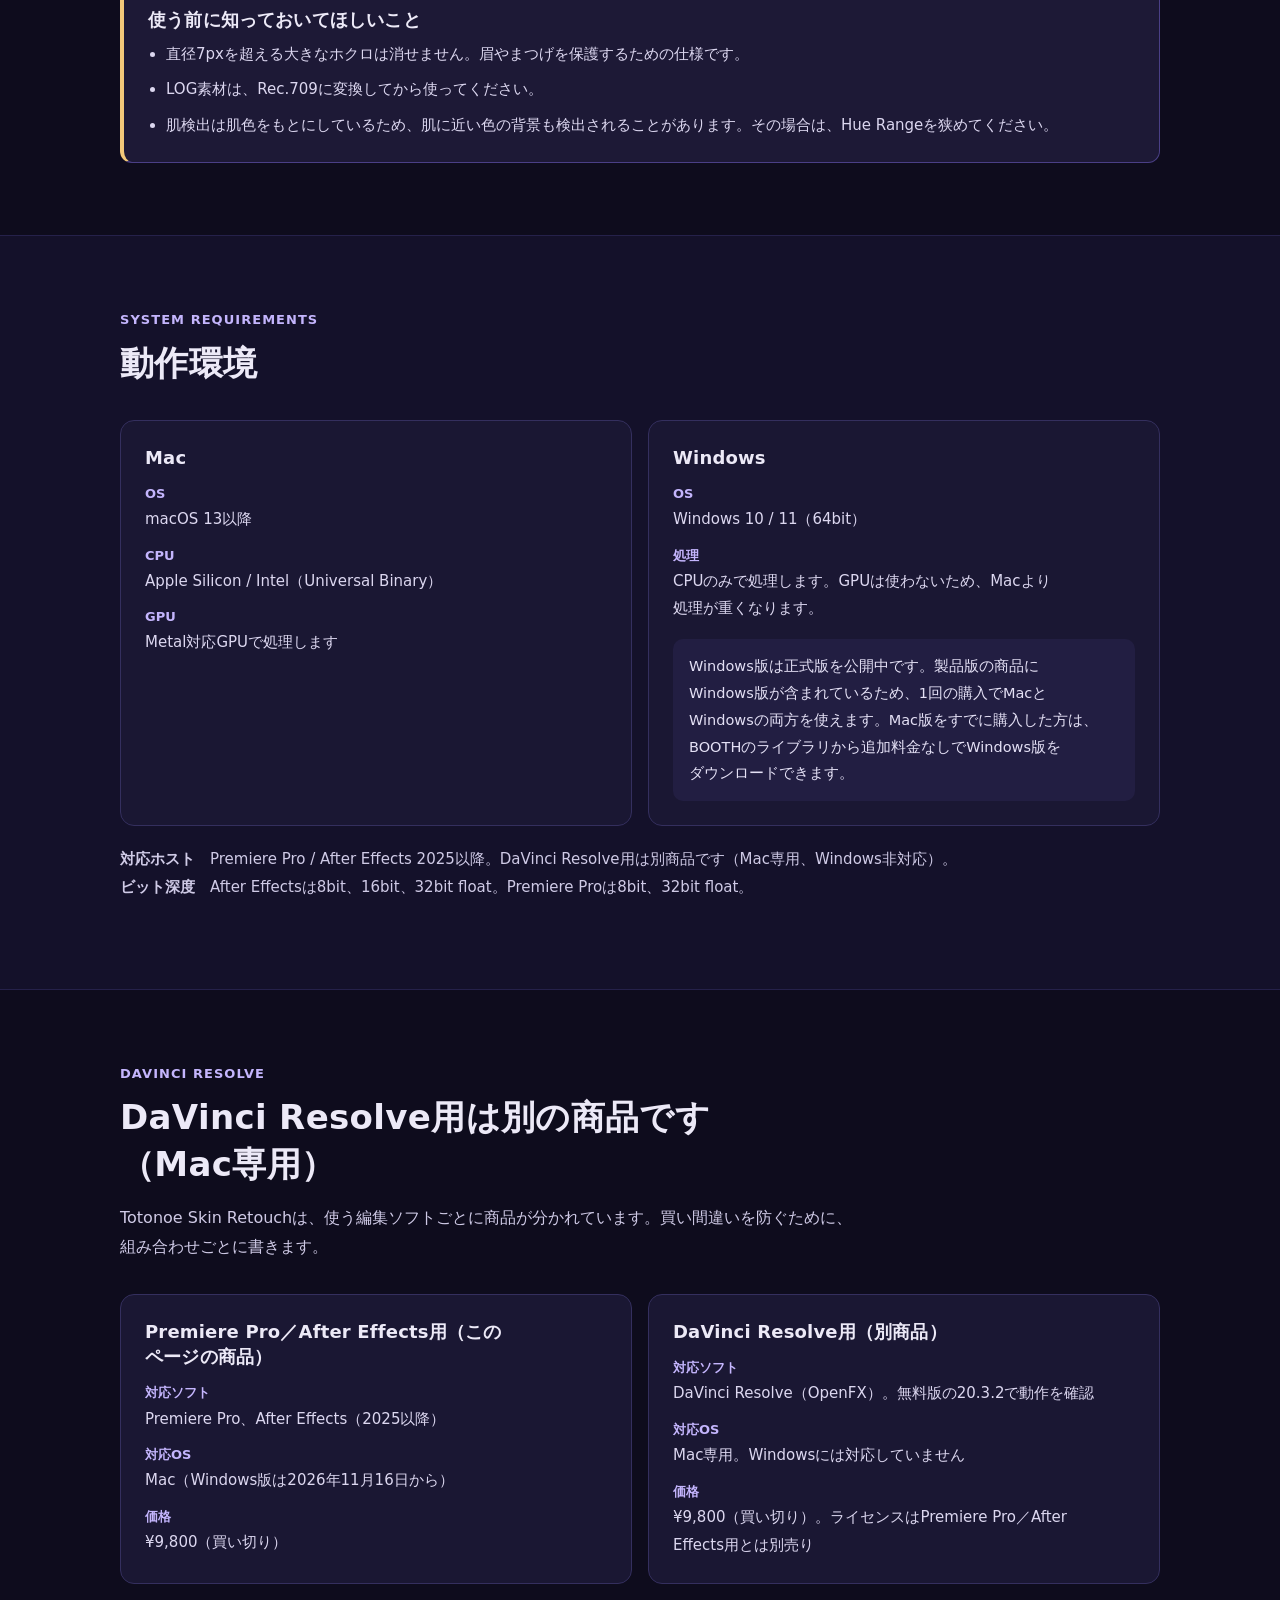
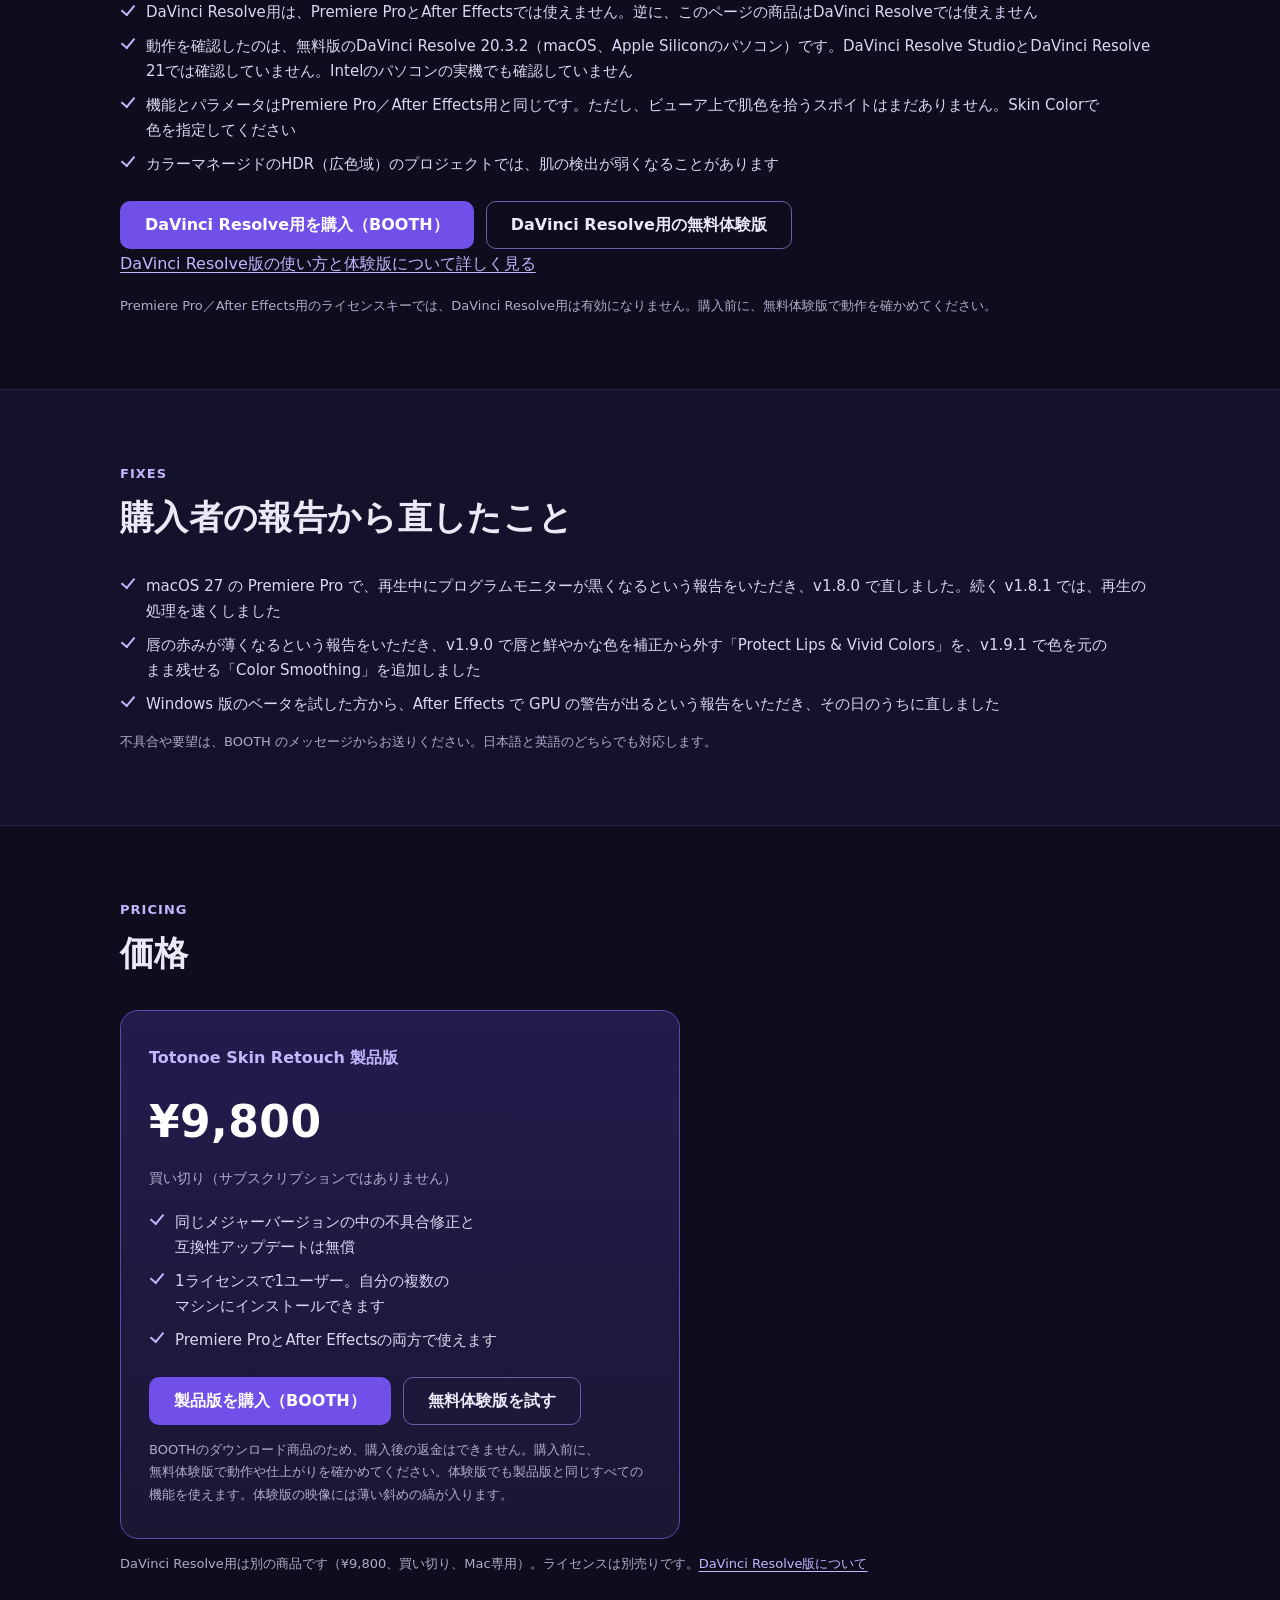
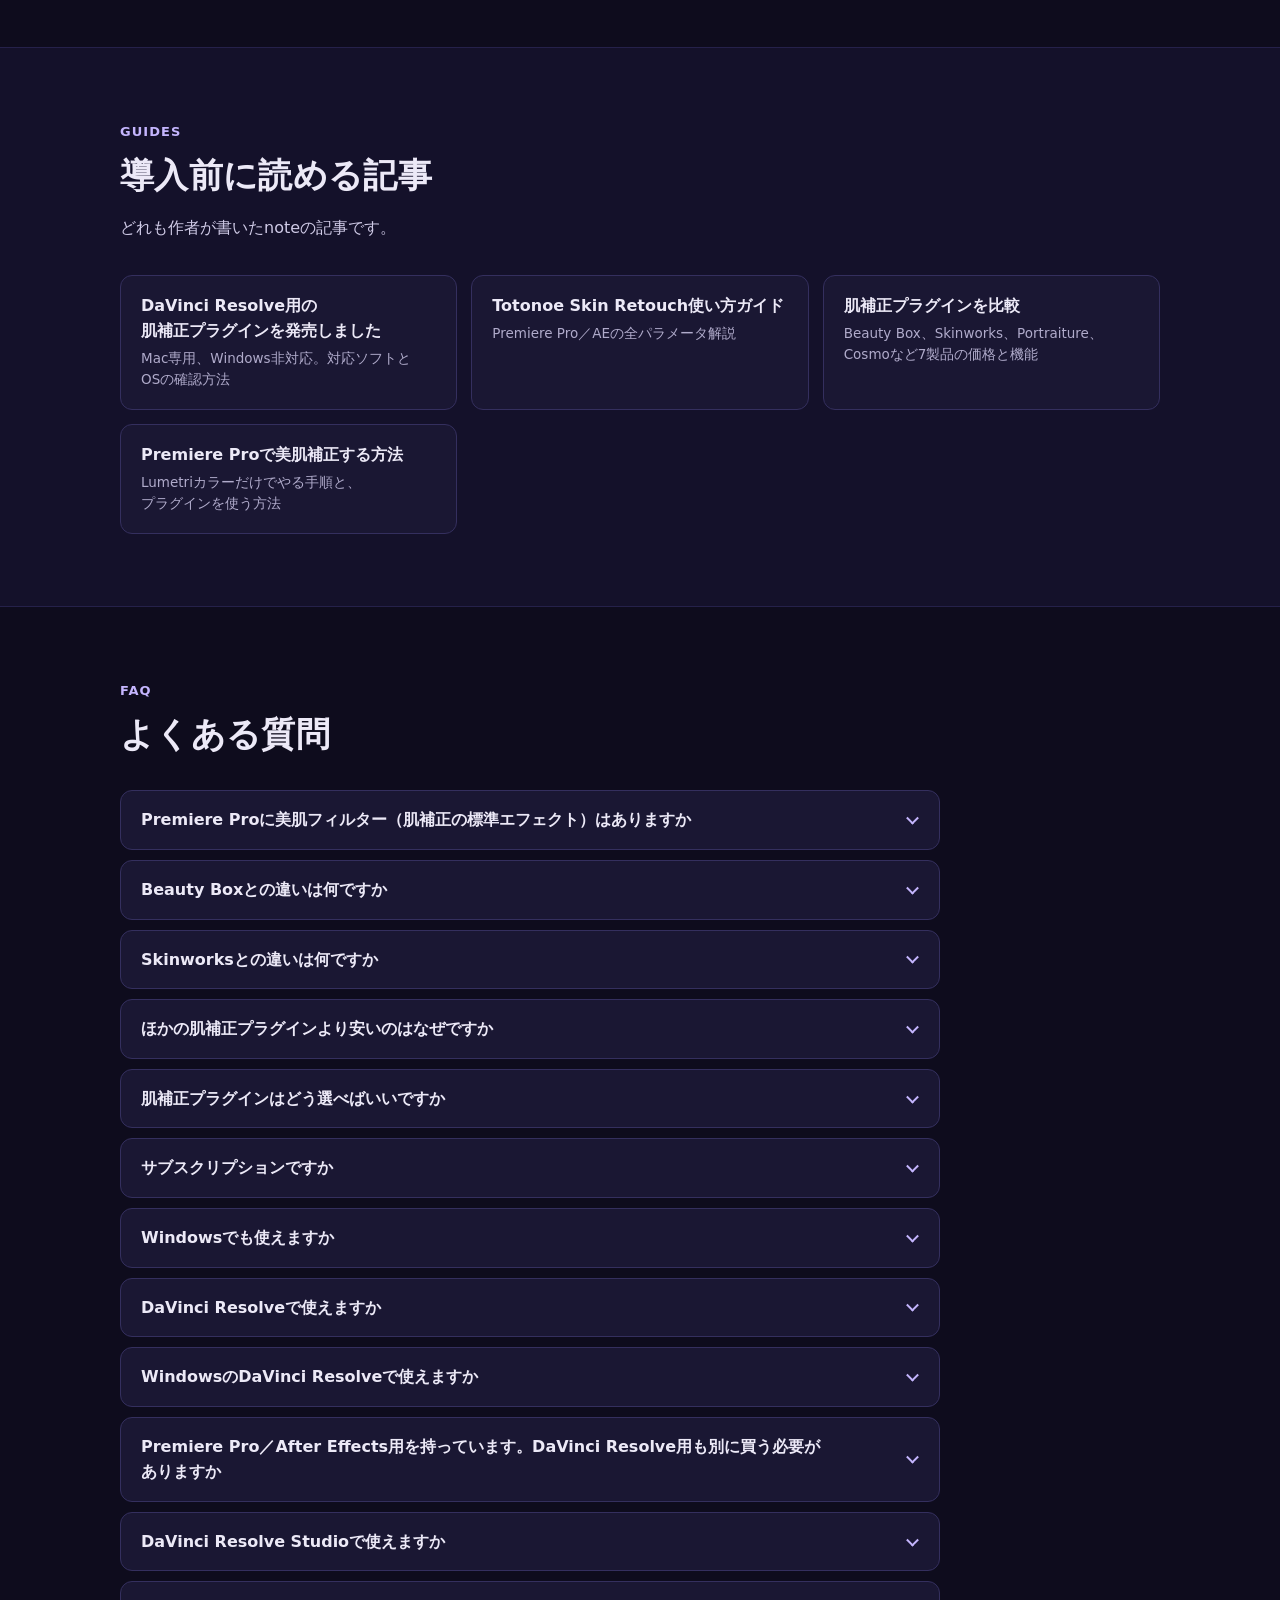
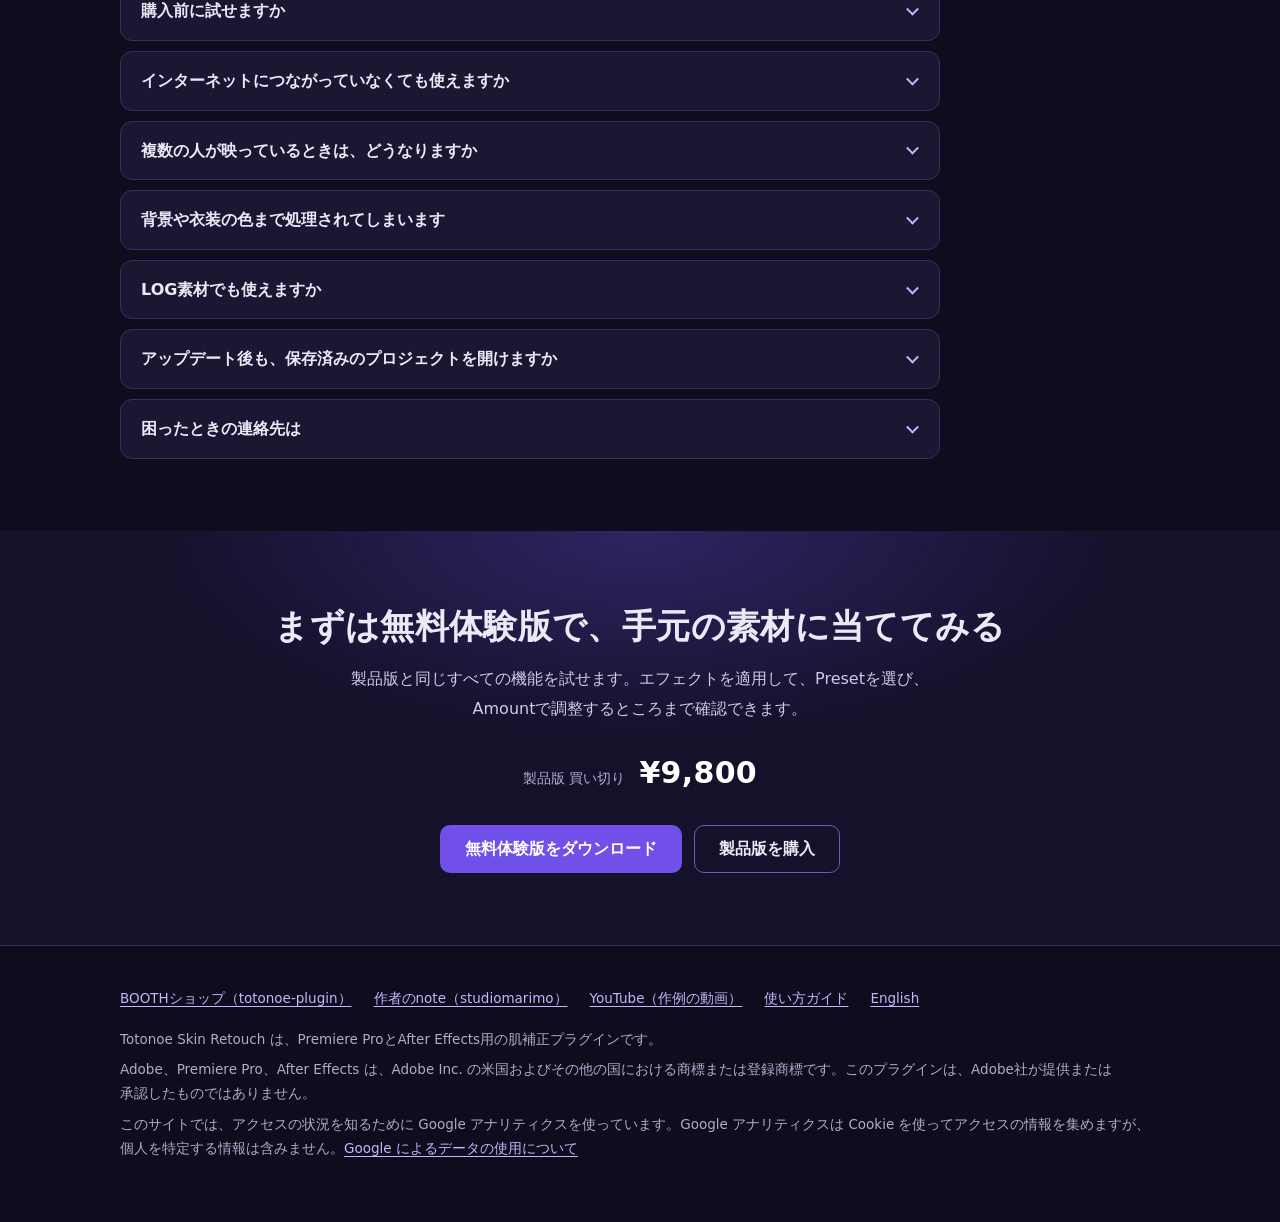
==== commit 40ca781d: "日本語と英語のトップに「購入者の報告から直したこと」の節を足す Co-Authored-By: Claude Opus 5.5 <noreply@anthropic.com>" ====
--- a/index.html
+++ b/index.html
@@ -665,6 +665,22 @@
   </div>
 </section>
 
+<!-- 購入者の報告から直したこと -->
+<section class="alt" id="fixes">
+  <div class="wrap">
+    <div class="sec-head">
+      <p class="kicker">FIXES</p>
+      <h2>購入者の報告から直したこと</h2>
+    </div>
+    <ul class="checks">
+      <li>macOS 27 の Premiere Pro で、再生中にプログラムモニターが黒くなるという報告をいただき、v1.8.0 で直しました。続く v1.8.1 では、再生の処理を速くしました</li>
+      <li>唇の赤みが薄くなるという報告をいただき、v1.9.0 で唇と鮮やかな色を補正から外す「Protect Lips &amp; Vivid Colors」を、v1.9.1 で色を元のまま残せる「Color Smoothing」を追加しました</li>
+      <li>Windows 版のベータを試した方から、After Effects で GPU の警告が出るという報告をいただき、その日のうちに直しました</li>
+    </ul>
+    <p class="hint">不具合や要望は、BOOTH のメッセージからお送りください。日本語と英語のどちらでも対応します。</p>
+  </div>
+</section>
+
 <!-- 価格 -->
 <section id="pricing">
   <div class="wrap">
--- a/assets/style.css
+++ b/assets/style.css
@@ -112,7 +112,7 @@
 .price-note { color: var(--muted); font-size: 13px; line-height: 1.7; margin-top: 14px; max-width: 560px; }
 .host-note { color: var(--muted); font-size: 13px; line-height: 1.7; margin-top: 14px; max-width: 560px; border: 1px solid var(--line); border-radius: 10px; padding: 10px 14px; }
 .host-note strong { color: var(--text); }
-#resolve .hint, #pricing .wrap > .hint { color: var(--muted); font-size: 13px; margin: 14px 0 0; line-height: 1.7; }
+#resolve .hint, #pricing .wrap > .hint, #fixes .hint { color: var(--muted); font-size: 13px; margin: 14px 0 0; line-height: 1.7; }
 #resolve .btn-row { margin-top: 24px; }
 .chip {
   display: inline-block; font-size: 13px; padding: 4px 12px; border-radius: 999px;
